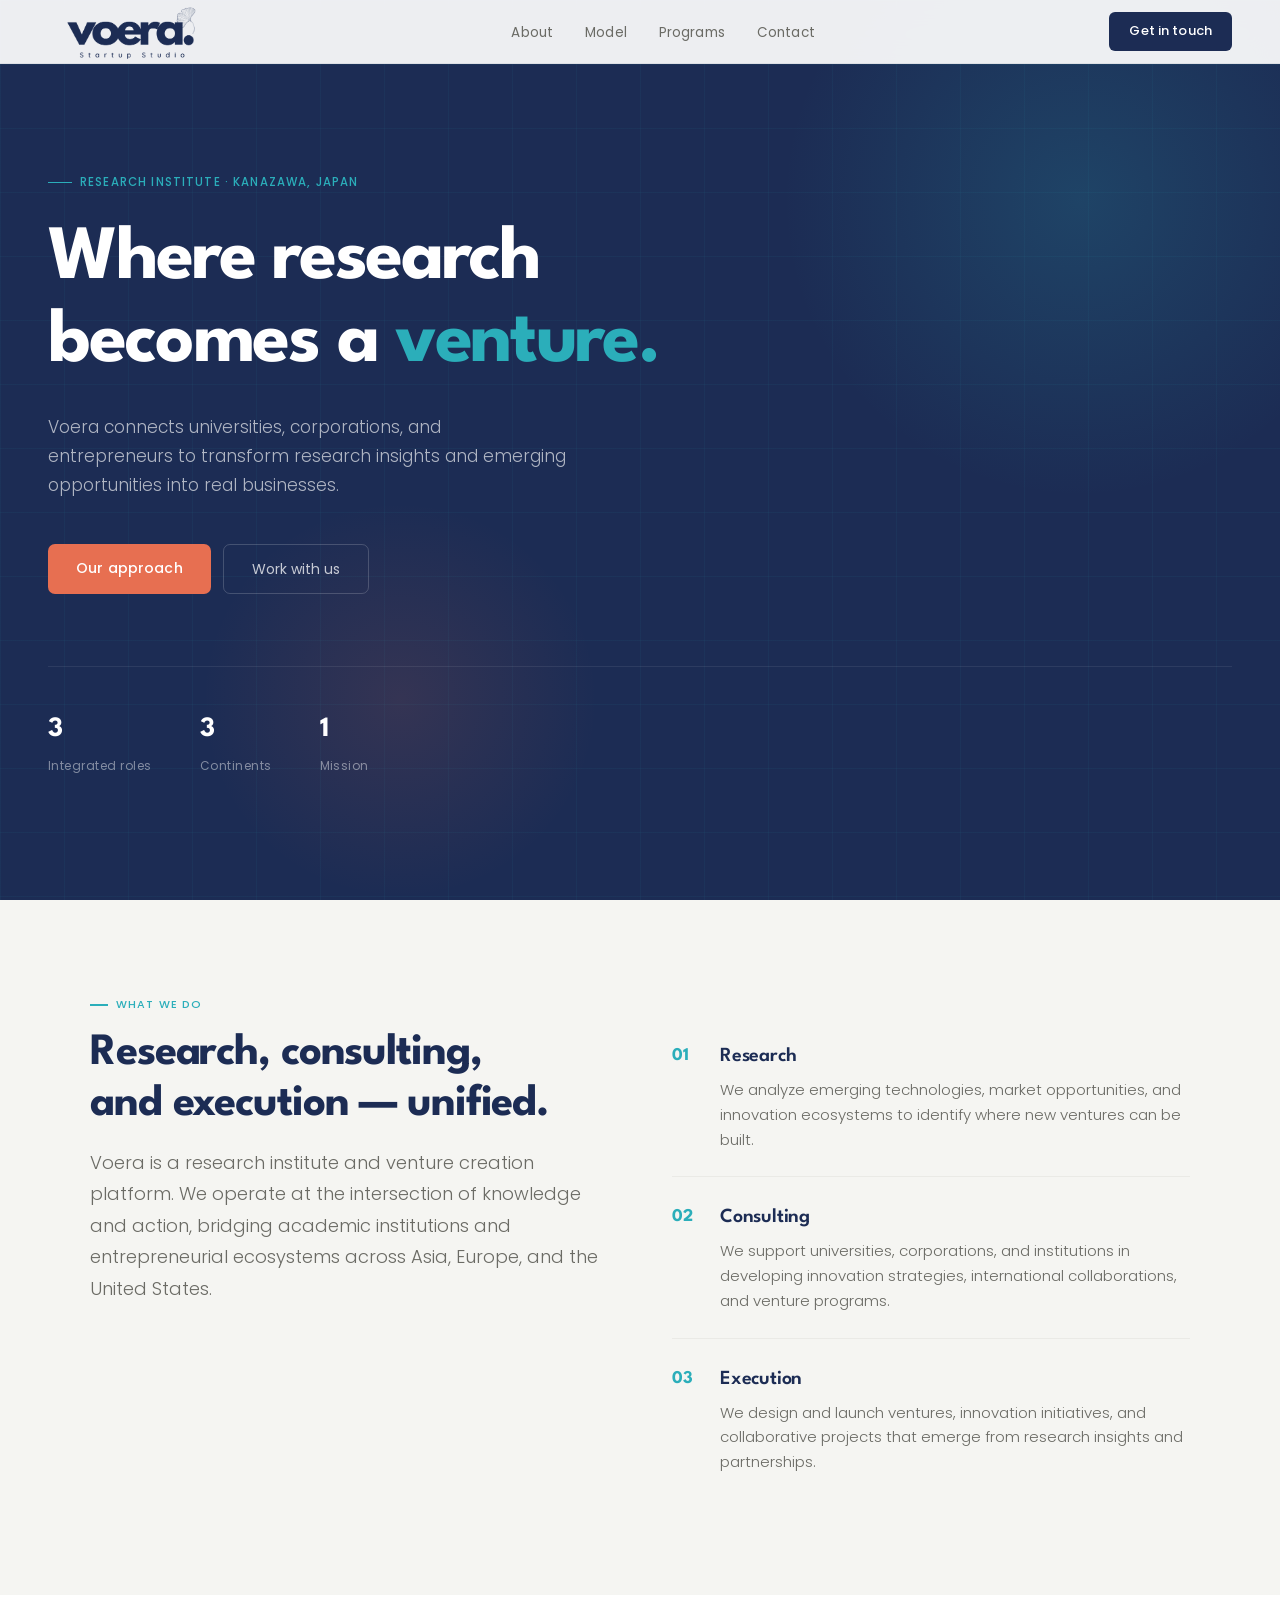
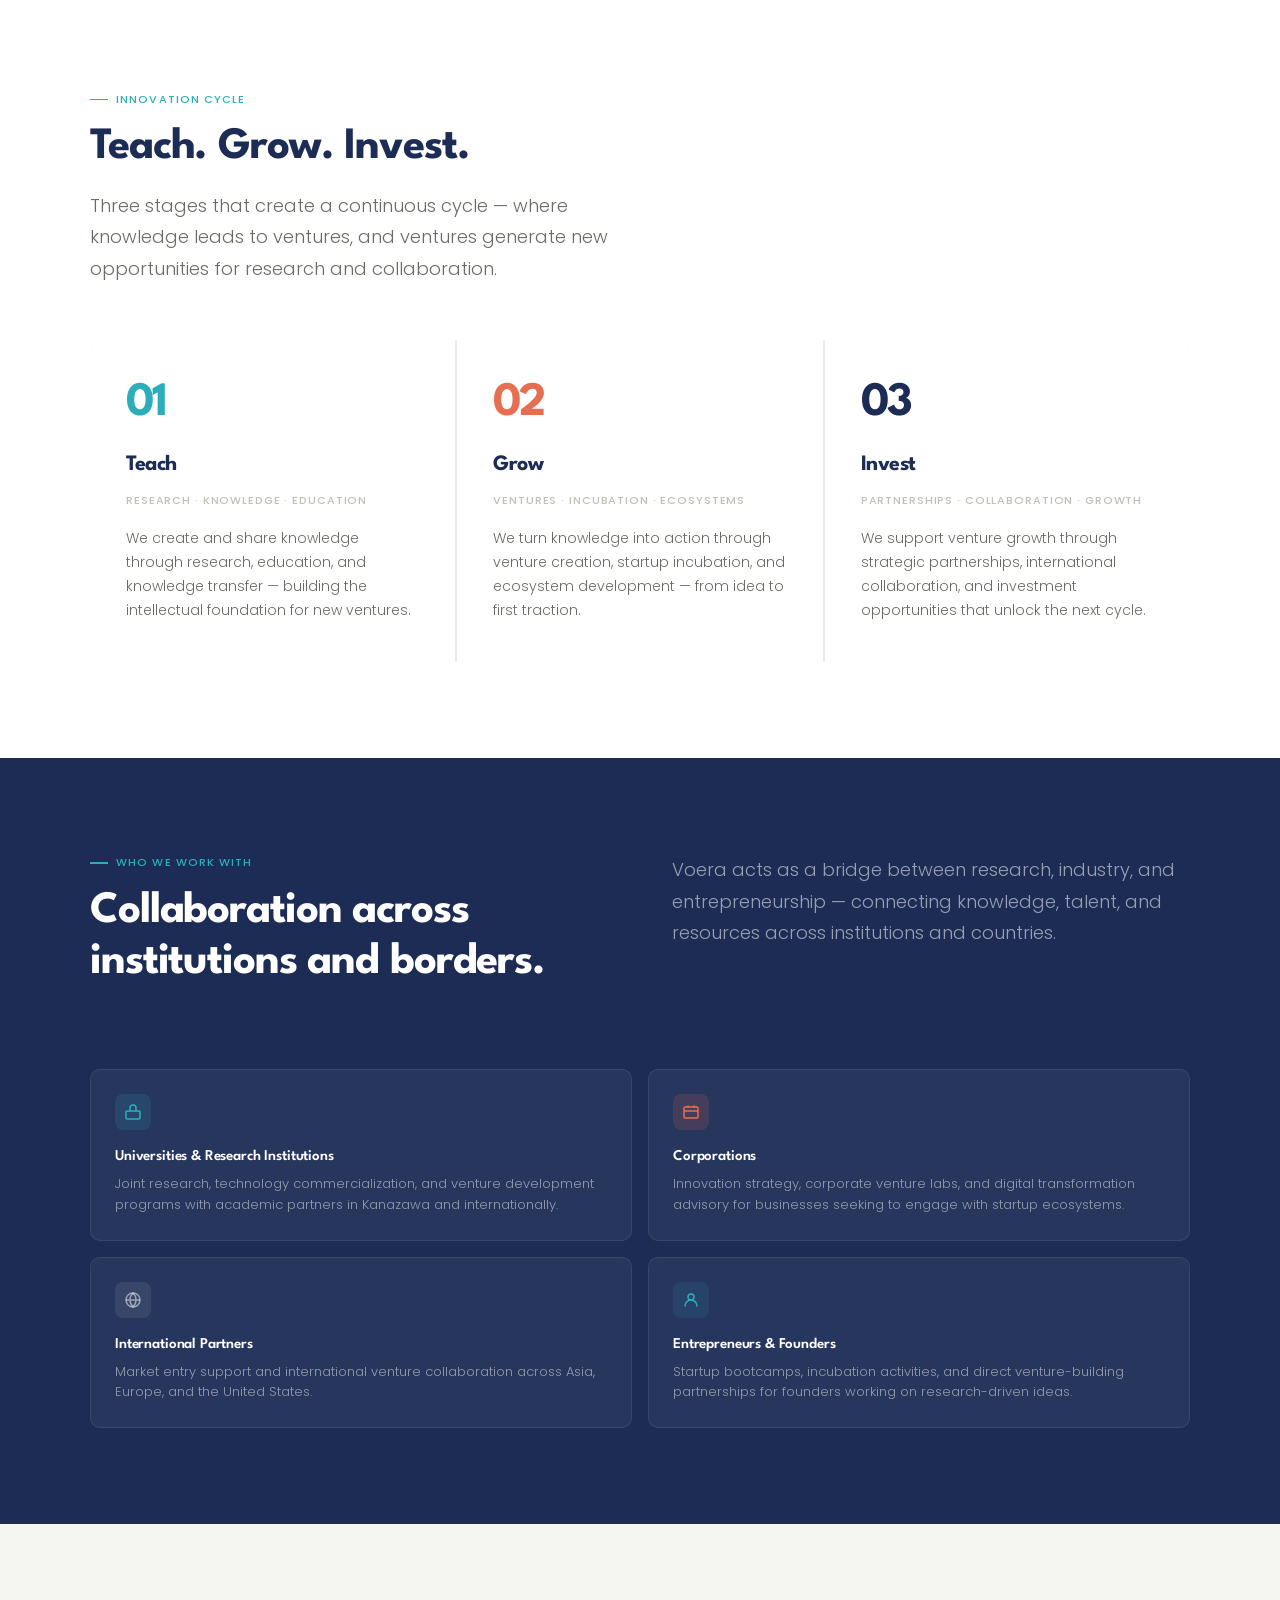
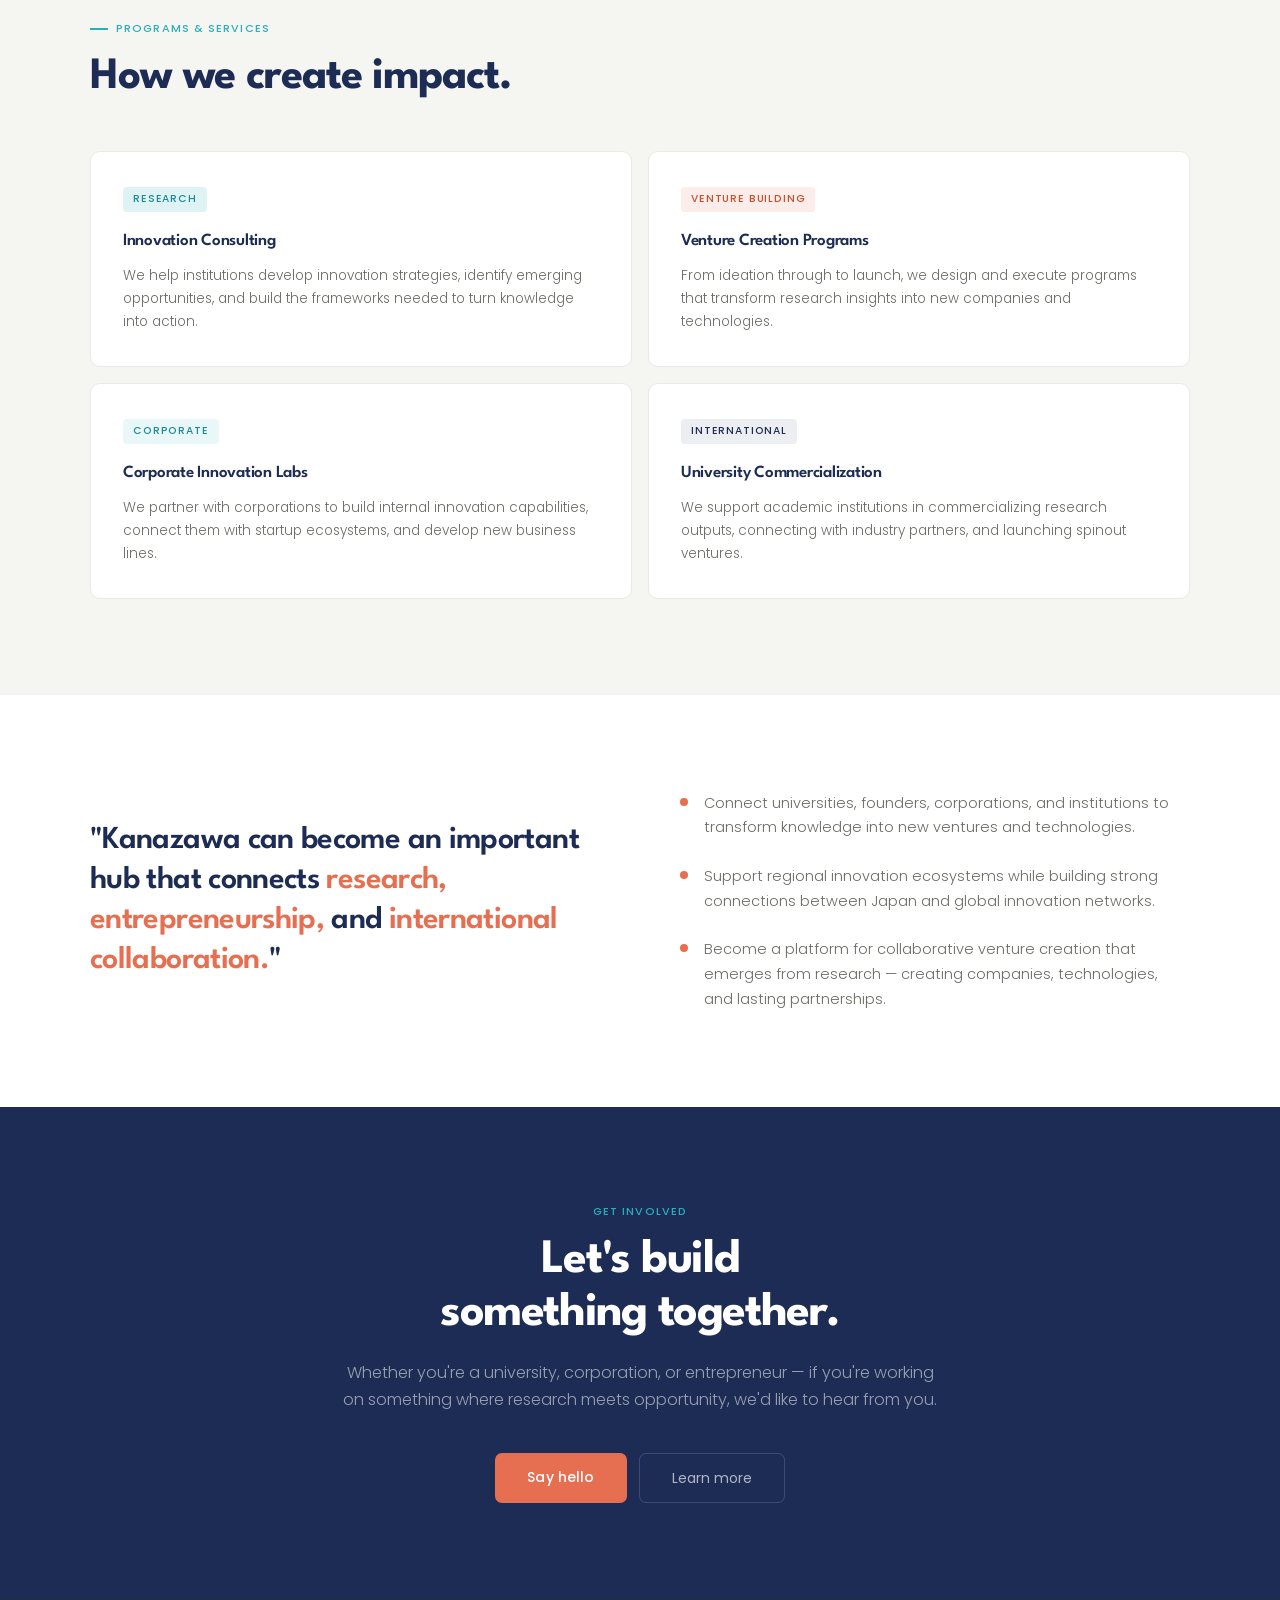
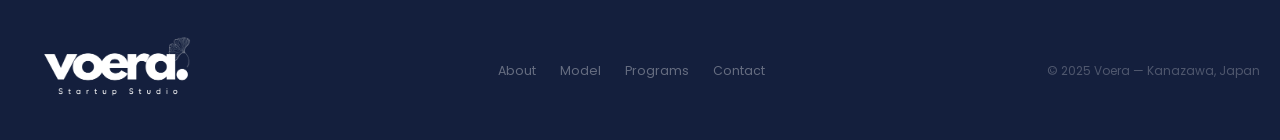
==== index.html @ 71fd6812 "change contact email" ====
<!DOCTYPE html>
<html lang="en">
<head>
  <meta charset="UTF-8" />
  <meta name="viewport" content="width=device-width, initial-scale=1.0" />
  <title>Voera — Research Institute & Venture Creation</title>
  <meta name="description" content="Voera is a research institute focused on innovation, venture creation, and international collaboration. Based in Kanazawa, Japan." />
  <link rel="preconnect" href="https://fonts.googleapis.com" />
  <link rel="preconnect" href="https://fonts.gstatic.com" crossorigin />
  <link href="https://fonts.googleapis.com/css2?family=League+Spartan:wght@400;500;600;700&family=Poppins:wght@300;400;500&display=swap" rel="stylesheet">
  <link rel="stylesheet" href="styles.css">
 </head>
<body>

  <!-- NAV -->
  <nav>
    <a href="#">
      <img src="blue_no_bg.png" alt="Voera" height="95" style="display: block;" />
    </a>
    <ul class="nav-links">
      <li><a href="#about">About</a></li>
      <li><a href="#cycle">Model</a></li>
      <li><a href="#programs">Programs</a></li>
      <li><a href="#contact">Contact</a></li>
    </ul>
    <a href="#contact" class="nav-cta">Get in touch</a>
  </nav>

  <!-- HERO -->
  <section class="hero" id="home">
    <div class="hero-bg"></div>
    <div class="hero-grid"></div>
    <div class="hero-glow"></div>
    <div class="hero-glow-2"></div>
    <div class="hero-content">
      <div class="hero-eyebrow">Research Institute · Kanazawa, Japan</div>
      <h1>Where research<br>becomes a <em>venture.</em></h1>
      <p class="hero-sub">Voera connects universities, corporations, and entrepreneurs to transform research insights and emerging opportunities into real businesses.</p>
      <div class="hero-actions">
        <a href="#about" class="btn-hero-primary">Our approach</a>
        <a href="#contact" class="btn-hero-secondary">Work with us</a>
      </div>
    </div>
    <div class="hero-stats">
      <div class="stat-item">
        <span class="stat-value">3</span>
        <span class="stat-label">Integrated roles</span>
      </div>
      <div class="stat-item">
        <span class="stat-value">3</span>
        <span class="stat-label">Continents</span>
      </div>
      <div class="stat-item">
        <span class="stat-value">1</span>
        <span class="stat-label">Mission</span>
      </div>
    </div>
  </section>

  <!-- ABOUT -->
  <section class="about" id="about">
    <div class="about-inner">
      <div class="about-left">
        <div class="section-tag">What we do</div>
        <h2 class="section-title">Research, consulting,<br>and execution — unified.</h2>
        <p class="section-body">Voera is a research institute and venture creation platform. We operate at the intersection of knowledge and action, 
          bridging academic institutions and entrepreneurial ecosystems across Asia, Europe, and the United States.</p>
      </div>
      <div class="about-right">
        <div class="about-pillars">
          <div class="pillar">
            <div class="pillar-num">01</div>
            <div class="pillar-content">
              <h4>Research</h4>
              <p>We analyze emerging technologies, market opportunities, and innovation ecosystems to identify where new ventures can be built.</p>
            </div>
          </div>
          <div class="pillar">
            <div class="pillar-num">02</div>
            <div class="pillar-content">
              <h4>Consulting</h4>
              <p>We support universities, corporations, and institutions in developing innovation strategies, international collaborations, and venture programs.</p>
            </div>
          </div>
          <div class="pillar">
            <div class="pillar-num">03</div>
            <div class="pillar-content">
              <h4>Execution</h4>
              <p>We design and launch ventures, innovation initiatives, and collaborative projects that emerge from research insights and partnerships.</p>
            </div>
          </div>
        </div>
      </div>
    </div>
  </section>

  <!--CYCLE-->
  <section class="cycle" id="cycle">
    <div class="cycle-inner">
      <div class="cycle-header">
        <div class="section-tag">Innovation cycle</div>
        <h2 class="section-title">Teach. Grow. Invest.</h2>
        <p class="section-body">Three stages that create a continuous cycle — where knowledge leads to ventures, and ventures generate new opportunities for research and collaboration.</p>
      </div>
      <div class="cycle-stages">
        <div class="stage">
          <div class="stage-num">01</div>
          <div class="stage-name">Teach</div>
          <div class="stage-focus">Research · Knowledge · Education</div>
          <p class="stage-desc">We create and share knowledge through research, education, and knowledge transfer — building the intellectual foundation for new ventures.</p>
        </div>
        <div class="stage">
          <div class="stage-num">02</div>
          <div class="stage-name">Grow</div>
          <div class="stage-focus">Ventures · Incubation · Ecosystems</div>
          <p class="stage-desc">We turn knowledge into action through venture creation, startup incubation, and ecosystem development — from idea to first traction.</p>
        </div>
        <div class="stage">
          <div class="stage-num">03</div>
          <div class="stage-name">Invest</div>
          <div class="stage-focus">Partnerships · Collaboration · Growth</div>
          <p class="stage-desc">We support venture growth through strategic partnerships, international collaboration, and investment opportunities that unlock the next cycle.</p>
        </div>
      </div>
    </div>
  </section>

     <!-- CYCLE
  <section class="cycle" id="cycle">
    <div class="cycle-inner">
      <div class="cycle-header">
        <div class="section-tag">Innovation cycle</div>
        <h2 class="section-title">Teach. Grow. Invest.</h2>
        <p class="section-body">Three stages that create a continuous cycle — where knowledge leads to ventures, and ventures generate new opportunities for research and collaboration.</p>
      </div>
      <div class="cycle-diagram-wrap">
        <svg class="cycle-svg" viewBox="0 0 600 580" xmlns="http://www.w3.org/2000/svg" role="img" aria-label="Three-stage innovation cycle: Teach, Grow, Invest">
 
          <-- Circle center: 300,300. Radius: 160 (smaller). Three anchor points:
               Top:          300, 140
               Bottom-right: 439, 420
               Bottom-left:  161, 420
          
 
          <-- ── OUTER CORAL RING ── 
          <path d="M 300,140 A 160,160 0 0,1 439,380" fill="none" stroke="#e76f51" stroke-width="36" stroke-linecap="butt"/>
          <path d="M 439,380 A 160,160 0 0,1 161,380" fill="none" stroke="#e76f51" stroke-width="36" stroke-linecap="butt"/>
          <path d="M 161,380 A 160,160 0 0,1 300,140" fill="none" stroke="#e76f51" stroke-width="36" stroke-linecap="butt"/>
 
          <-- ── INNER NAVY RING ── 
          <path d="M 310,141 A 160,160 0 0,1 434,387" fill="none" stroke="#1c2c54" stroke-width="24" stroke-linecap="butt"/>
          <path d="M 433,387 A 160,160 0 0,1 166,387" fill="none" stroke="#1c2c54" stroke-width="24" stroke-linecap="butt"/>
          <path d="M 166,387 A 160,160 0 0,1 290,142" fill="none" stroke="#1c2c54" stroke-width="24" stroke-linecap="butt"/>
 
          <-- ── ARROWHEADS ── 
 
          <-- TOP arrow: base triangle pointing UP (tip at top), center ~(300,131) 
          <polygon points="280,149 342,149 310,95"
                   fill="#1c2c54"
                   transform="rotate(90, 300, 131)"/>
 
          <-- BOTTOM-RIGHT arrow: original tip points bottom-left along arc--
          <polygon points="465,388 415,415 415,360"
                   fill="#1c2c54"/>
          <-- BOTTOM-LEFT --
          <polygon points="140,398 140,340 190,370"
                   fill="#1c2c54"/>
 
          <-- ── WHITE SEPARATORS ── --
          <line x1="280" y1="110" x2="330" y2="140" stroke="#ffffff" stroke-width="5"/>
          <line x1="280" y1="175" x2="330" y2="138" stroke="#ffffff" stroke-width="5"/>
          <line x1="439" y1="408" x2="453" y2="444" stroke="#f5f5f2" stroke-width="5" transform="rotate(-30 446 426)"/>
          <line x1="161" y1="408" x2="147" y2="444" stroke="#f5f5f2" stroke-width="5" transform="rotate(30 154 426)"/>
 
          <-- ── TEACH label (top-right) ── --
          <text x="478" y="168" font-family="'Syne', sans-serif" font-size="20" font-weight="700" fill="#1c2c54" text-anchor="start">Teach</text>
          <text x="478" y="190" font-family="'DM Sans', sans-serif" font-size="12" font-weight="300" fill="#6b6b65" text-anchor="start">Focus on research, knowledge</text>
          <text x="478" y="205" font-family="'DM Sans', sans-serif" font-size="12" font-weight="300" fill="#6b6b65" text-anchor="start">creation, and education.</text>
 
          <-- ── GROW label (bottom-center) ── --
          <text x="300" y="498" font-family="'Syne', sans-serif" font-size="20" font-weight="700" fill="#1c2c54" text-anchor="middle">Grow</text>
          <text x="300" y="518" font-family="'DM Sans', sans-serif" font-size="12" font-weight="300" fill="#6b6b65" text-anchor="middle">Focus on venture creation and</text>
          <text x="300" y="533" font-family="'DM Sans', sans-serif" font-size="12" font-weight="300" fill="#6b6b65" text-anchor="middle">ecosystem development.</text>
 
          <-- ── INVEST label (top-left) ── --
          <text x="122" y="168" font-family="'Syne', sans-serif" font-size="20" font-weight="700" fill="#1c2c54" text-anchor="end">Invest</text>
          <text x="122" y="190" font-family="'DM Sans', sans-serif" font-size="12" font-weight="300" fill="#6b6b65" text-anchor="end">Focus on supporting venture</text>
          <text x="122" y="205" font-family="'DM Sans', sans-serif" font-size="12" font-weight="300" fill="#6b6b65" text-anchor="end">growth and partnerships.</text>
 
        </svg>
      </div>
    </div>
  </section>   -->

  <!-- PARTNERS -->
  <section class="partners" id="partners">
    <div class="partners-inner">
      <div class="partners-header">
        <div>
          <div class="section-tag">Who we work with</div>
          <h2 class="section-title">Collaboration across<br>institutions and borders.</h2>
        </div>
        <div>
          <p class="section-body">Voera acts as a bridge between research, industry, and entrepreneurship — connecting knowledge, talent, and resources across institutions and countries.</p>
        </div>
      </div>
      <div class="partner-types">
        <div class="partner-card">
          <div class="partner-card-icon" style="background: rgba(43,174,186,0.15);">
            <svg width="18" height="18" viewBox="0 0 18 18" fill="none"><rect x="2" y="8" width="14" height="8" rx="1" stroke="#2baeba" stroke-width="1.5"/>
              <path d="M6 8V5a3 3 0 016 0v3" stroke="#2baeba" stroke-width="1.5" stroke-linecap="round"/></svg>
          </div>
          <h4>Universities & Research Institutions</h4>
          <p>Joint research, technology commercialization, and venture development programs with academic partners in Kanazawa and internationally.</p>
        </div>
        <div class="partner-card">
          <div class="partner-card-icon" style="background: rgba(231,111,81,0.15);">
            <svg width="18" height="18" viewBox="0 0 18 18" fill="none"><rect x="2" y="4" width="14" height="11" rx="1" stroke="#e76f51" stroke-width="1.5"/>
              <path d="M6 4V3M12 4V3" stroke="#e76f51" stroke-width="1.5" stroke-linecap="round"/><path d="M2 8h14" stroke="#e76f51" stroke-width="1.5"/></svg>
          </div>
          <h4>Corporations</h4>
          <p>Innovation strategy, corporate venture labs, and digital transformation advisory for businesses seeking to engage with startup ecosystems.</p>
        </div>
        <div class="partner-card">
          <div class="partner-card-icon" style="background: rgba(255,255,255,0.08);">
            <svg width="18" height="18" viewBox="0 0 18 18" fill="none"><circle cx="9" cy="9" r="7" stroke="rgba(255,255,255,0.5)" stroke-width="1.5"/>
              <path d="M9 2c0 0 3 3 3 7s-3 7-3 7M9 2c0 0-3 3-3 7s3 7 3 7M2 9h14" stroke="rgba(255,255,255,0.5)" stroke-width="1.5"/></svg>
          </div>
          <h4>International Partners</h4>
          <p>Market entry support and international venture collaboration across Asia, Europe, and the United States.</p>
        </div>
        <div class="partner-card">
          <div class="partner-card-icon" style="background: rgba(43,174,186,0.12);">
            <svg width="18" height="18" viewBox="0 0 18 18" fill="none"><circle cx="9" cy="6" r="3" stroke="#2baeba" stroke-width="1.5"/>
              <path d="M3 15c0-3.314 2.686-6 6-6s6 2.686 6 6" stroke="#2baeba" stroke-width="1.5" stroke-linecap="round"/></svg>
          </div>
          <h4>Entrepreneurs & Founders</h4>
          <p>Startup bootcamps, incubation activities, and direct venture-building partnerships for founders working on research-driven ideas.</p>
        </div>
      </div>
    </div>
  </section>

  <!-- PROGRAMS -->
  <section class="programs" id="programs">
    <div class="programs-inner">
      <div class="section-tag">Programs & services</div>
      <h2 class="section-title">How we create impact.</h2>
      <div class="programs-grid">
        <div class="program-card">
          <span class="program-tag tag-research">Research</span>
          <h4>Innovation Consulting</h4>
          <p>We help institutions develop innovation strategies, identify emerging opportunities, and build the frameworks needed to turn knowledge into action.</p>
        </div>
        <div class="program-card">
          <span class="program-tag tag-venture">Venture Building</span>
          <h4>Venture Creation Programs</h4>
          <p>From ideation through to launch, we design and execute programs that transform research insights into new companies and technologies.</p>
        </div>
        <div class="program-card">
          <span class="program-tag tag-corp">Corporate</span>
          <h4>Corporate Innovation Labs</h4>
          <p>We partner with corporations to build internal innovation capabilities, connect them with startup ecosystems, and develop new business lines.</p>
        </div>
        <div class="program-card">
          <span class="program-tag tag-intl">International</span>
          <h4>University Commercialization</h4>
          <p>We support academic institutions in commercializing research outputs, connecting with industry partners, and launching spinout ventures.</p>
        </div>
      </div>
    </div>
  </section>

  <!-- VISION -->
  <section class="vision" id="vision">
    <div class="vision-inner">
      <div class="vision-quote">
        "Kanazawa can become an important hub that connects <em>research, entrepreneurship,</em> and <em>international collaboration.</em>"
      </div>
      <div class="vision-details">
        <div class="vision-point">
          <div class="vision-dot"></div>
          <p>Connect universities, founders, corporations, and institutions to transform knowledge into new ventures and technologies.</p>
        </div>
        <div class="vision-point">
          <div class="vision-dot"></div>
          <p>Support regional innovation ecosystems while building strong connections between Japan and global innovation networks.</p>
        </div>
        <div class="vision-point">
          <div class="vision-dot"></div>
          <p>Become a platform for collaborative venture creation that emerges from research — creating companies, technologies, and lasting partnerships.</p>
        </div>
      </div>
    </div>
  </section>

  <!-- CONTACT -->
  <section class="contact" id="contact">
    <div class="contact-inner">
      <div class="section-tag">Get involved</div>
      <h2 class="contact-title">Let's build<br>something together.</h2>
      <p class="contact-sub">Whether you're a university, corporation, or entrepreneur — if you're working on something where research meets opportunity, we'd like to hear from you.</p>
      <div class="contact-actions">
        <a href="mailto:contact@voera.co" class="btn-contact-primary">Say hello</a>
        <a href="#about" class="btn-contact-secondary">Learn more</a>
      </div>
    </div>
  </section>

  <!-- FOOTER -->
  <footer>
    <a href="#">
      <img src="white_no_bg.png" alt="Voera" height="110" style="display: block;" />
    </a>
    <ul class="footer-links">
      <li><a href="#about">About</a></li>
      <li><a href="#cycle">Model</a></li>
      <li><a href="#programs">Programs</a></li>
      <li><a href="#contact">Contact</a></li>
    </ul>
    <span class="footer-copy">© 2025 Voera — Kanazawa, Japan</span>
  </footer>

</body>
</html>
---- styles.css ----
:root {
  --navy: #1c2c54;
  --navy-deep: #141f3d;
  --navy-light: #253568;
  --teal: #2baeba;
  --teal-light: #4cc4cf;
  --teal-dim: rgba(43, 174, 186, 0.15);
  --coral: #e76f51;
  --coral-light: #ed8b72;
  --white: #ffffff;
  --off-white: #f5f5f2;
  --gray-light: #eaeae6;
  --gray-mid: #c0c0b8;
  --gray-text: #6b6b65;
  --font-display: 'League Spartan', sans-serif;
  --font-body: 'Poppins', sans-serif;
}

*, *::before, *::after { box-sizing: border-box; margin: 0; padding: 0; }

html { scroll-behavior: smooth; }

body {
  font-family: var(--font-body);
  background: var(--white);
  color: var(--navy);
  line-height: 1.6;
  overflow-x: hidden;
}

/* ── NAV ── */
nav {
  position: fixed;
  top: 0; left: 0; right: 0;
  z-index: 100;
  display: flex;
  justify-content: space-between;
  align-items: center;
  padding: 0 48px;
  height: 64px;
  background: rgba(255,255,255,0.92);
  backdrop-filter: blur(12px);
  border-bottom: 1px solid rgba(28,44,84,0.08);
}

.nav-logo {
  font-family: var(--font-display);
  font-size: 20px;
  font-weight: 700;
  letter-spacing: -0.02em;
  color: var(--navy);
  text-decoration: none;
}

.nav-logo span {
  color: var(--teal);
}

.nav-links {
  display: flex;
  gap: 32px;
  list-style: none;
}

.nav-links a {
  font-size: 13.5px;
  font-weight: 400;
  color: var(--gray-text);
  text-decoration: none;
  letter-spacing: 0.01em;
  transition: color 0.2s;
}

.nav-links a:hover { color: var(--navy); }

.nav-cta {
  font-size: 13px;
  font-weight: 500;
  background: var(--navy);
  color: var(--white);
  padding: 9px 20px;
  border-radius: 6px;
  text-decoration: none;
  transition: background 0.2s;
  letter-spacing: 0.01em;
}

.nav-cta:hover { background: var(--navy-light); }

/* ── HERO ── */
.hero {
  min-height: 100vh;
  display: flex;
  flex-direction: column;
  justify-content: center;
  padding: 120px 48px 80px;
  position: relative;
  overflow: hidden;
}

.hero-bg {
  position: absolute;
  inset: 0;
  background: var(--navy);
  z-index: 0;
}

.hero-grid {
  position: absolute;
  inset: 0;
  background-image:
    linear-gradient(rgba(43,174,186,0.06) 1px, transparent 1px),
    linear-gradient(90deg, rgba(43,174,186,0.06) 1px, transparent 1px);
  background-size: 64px 64px;
  z-index: 1;
}

.hero-glow {
  position: absolute;
  width: 600px;
  height: 600px;
  border-radius: 50%;
  background: radial-gradient(circle, rgba(43,174,186,0.18) 0%, transparent 70%);
  top: -100px;
  right: -100px;
  z-index: 1;
}

.hero-glow-2 {
  position: absolute;
  width: 400px;
  height: 400px;
  border-radius: 50%;
  background: radial-gradient(circle, rgba(231,111,81,0.12) 0%, transparent 70%);
  bottom: 0;
  left: 200px;
  z-index: 1;
}

.hero-content {
  position: relative;
  z-index: 2;
  max-width: 800px;
}

.hero-eyebrow {
  display: inline-flex;
  align-items: center;
  gap: 8px;
  font-size: 11.5px;
  font-weight: 500;
  letter-spacing: 0.1em;
  text-transform: uppercase;
  color: var(--teal);
  margin-bottom: 28px;
}

.hero-eyebrow::before {
  content: '';
  display: block;
  width: 24px;
  height: 1px;
  background: var(--teal);
}

.hero h1 {
  font-family: var(--font-display);
  font-size: clamp(42px, 6vw, 96px);
  font-weight: 700;
  line-height: 1.08;
  letter-spacing: -0.03em;
  color: var(--white);
  margin-bottom: 28px;
}

.hero h1 em {
  font-style: normal;
  color: var(--teal);
}

.hero-sub {
  font-size: 17px;
  font-weight: 300;
  color: rgba(255,255,255,0.65);
  line-height: 1.7;
  max-width: 520px;
  margin-bottom: 44px;
}

.hero-actions {
  display: flex;
  gap: 12px;
  flex-wrap: wrap;
}

.btn-hero-primary {
  font-family: var(--font-body);
  font-size: 14px;
  font-weight: 500;
  background: var(--coral);
  color: var(--white);
  padding: 13px 28px;
  border-radius: 7px;
  text-decoration: none;
  letter-spacing: 0.01em;
  transition: background 0.2s, transform 0.15s;
}

.btn-hero-primary:hover {
  background: var(--coral-light);
  transform: translateY(-1px);
}

.btn-hero-secondary {
  font-family: var(--font-body);
  font-size: 14px;
  font-weight: 400;
  color: rgba(255,255,255,0.75);
  padding: 13px 28px;
  border-radius: 7px;
  border: 1px solid rgba(255,255,255,0.18);
  text-decoration: none;
  transition: border-color 0.2s, color 0.2s;
}

.btn-hero-secondary:hover {
  border-color: rgba(255,255,255,0.4);
  color: var(--white);
}

.hero-stats {
  position: relative;
  z-index: 2;
  display: flex;
  gap: 48px;
  margin-top: 72px;
  padding-top: 40px;
  border-top: 1px solid rgba(255,255,255,0.08);
}

.stat-item {
  display: flex;
  flex-direction: column;
  gap: 4px;
}

.stat-value {
  font-family: var(--font-display);
  font-size: 28px;
  font-weight: 700;
  color: var(--white);
  letter-spacing: -0.02em;
}

.stat-label {
  font-size: 12px;
  color: rgba(255,255,255,0.45);
  letter-spacing: 0.04em;
}

/* ── SECTION COMMON ── */
section {
  padding: 96px 48px;
}

.section-tag {
  font-size: 11px;
  font-weight: 500;
  letter-spacing: 0.1em;
  text-transform: uppercase;
  color: var(--teal);
  margin-bottom: 14px;
  display: flex;
  align-items: center;
  gap: 8px;
}

.section-tag::before {
  content: '';
  display: block;
  width: 18px;
  height: 1.5px;
  background: var(--teal);
}

.section-title {
  font-family: var(--font-display);
  font-size: clamp(28px, 3.5vw, 48px);
  font-weight: 700;
  line-height: 1.15;
  letter-spacing: -0.025em;
  color: var(--navy);
  margin-bottom: 16px;
}

.section-body {
  font-size: 18px;
  font-weight: 300;
  color: var(--gray-text);
  line-height: 1.75;
  max-width: 540px;
}

/* ── ABOUT ── */
.about {
  background: var(--off-white);
}

.about-inner {
  display: grid;
  grid-template-columns: 1fr 1fr;
  gap: 64px;
  align-items: start;
  max-width: 1100px;
  margin: 0 auto;
}

.about-right {
  padding-top: 12px;
}

.about-pillars {
  display: flex;
  flex-direction: column;
  gap: 0;
  margin-top: 8px;
}

.pillar {
  display: flex;
  gap: 20px;
  padding: 24px 0;
  border-bottom: 1px solid var(--gray-light);
}

.pillar:last-child { border-bottom: none; }

.pillar-num {
  font-family: var(--font-display);
  font-size: 18px;
  font-weight: 700;
  color: var(--teal);
  min-width: 28px;
  padding-top: 2px;
}

.pillar-content h4 {
  font-family: var(--font-display);
  font-size: 20px;
  font-weight: 600;
  color: var(--navy);
  margin-bottom: 6px;
  letter-spacing: -0.01em;
}

.pillar-content p {
  font-size: 15px;
  font-weight: 300;
  color: var(--gray-text);
  line-height: 1.65;
}

/* ── CYCLE ── */
.cycle {
  background: var(--white);
}

.cycle-inner {
  max-width: 1100px;
  margin: 0 auto;
}

.cycle-header {
  margin-bottom: 56px;
}

.cycle-stages {
  display: grid;
  grid-template-columns: repeat(3, 1fr);
  gap: 2px;
  background: var(--gray-light);
  border-radius: 12px;
  overflow: hidden;
}

.stage {
  background: var(--white);
  padding: 40px 36px;
  position: relative;
  transition: background 0.2s;
}

.stage:hover {
  background: #f9f9f7;
}

.stage-num {
  font-family: var(--font-display);
  font-size: 48px;
  font-weight: 700;
  line-height: 1;
  margin-bottom: 20px;
  letter-spacing: -0.04em;
}

.stage:nth-child(1) .stage-num { color: var(--teal); }
.stage:nth-child(2) .stage-num { color: var(--coral); }
.stage:nth-child(3) .stage-num { color: var(--navy); }

.stage-name {
  font-family: var(--font-display);
  font-size: 22px;
  font-weight: 700;
  color: var(--navy);
  letter-spacing: -0.02em;
  margin-bottom: 8px;
}

.stage-focus {
  font-size: 11px;
  font-weight: 500;
  letter-spacing: 0.08em;
  text-transform: uppercase;
  color: var(--gray-mid);
  margin-bottom: 18px;
}

.stage-desc {
  font-size: 14px;
  font-weight: 300;
  color: var(--gray-text);
  line-height: 1.7;
}

/* ── PARTNERS ── */
.partners {
  background: var(--navy);
  color: var(--white);
}

.partners-inner {
  max-width: 1100px;
  margin: 0 auto;
}

.partners-header {
  display: grid;
  grid-template-columns: 1fr 1fr;
  gap: 64px;
  margin-bottom: 64px;
}

.partners .section-tag { color: var(--teal); }
.partners .section-tag::before { background: var(--teal); }
.partners .section-title { color: var(--white); }
.partners .section-body { color: rgba(255,255,255,0.55); max-width: 100%; }

.partner-types {
  display: grid;
  grid-template-columns: repeat(2, 1fr);
  gap: 16px;
}

.partner-card {
  background: rgba(255,255,255,0.05);
  border: 1px solid rgba(255,255,255,0.08);
  border-radius: 10px;
  padding: 24px;
  transition: border-color 0.2s, background 0.2s;
}

.partner-card:hover {
  border-color: rgba(43,174,186,0.3);
  background: rgba(43,174,186,0.05);
}

.partner-card-icon {
  width: 36px;
  height: 36px;
  border-radius: 8px;
  margin-bottom: 14px;
  display: flex;
  align-items: center;
  justify-content: center;
}

.partner-card h4 {
  font-family: var(--font-display);
  font-size: 15px;
  font-weight: 600;
  color: var(--white);
  margin-bottom: 6px;
  letter-spacing: -0.01em;
}

.partner-card p {
  font-size: 13px;
  font-weight: 300;
  color: rgba(255,255,255,0.5);
  line-height: 1.6;
}

/* ── PROGRAMS ── */
.programs {
  background: var(--off-white);
}

.programs-inner {
  max-width: 1100px;
  margin: 0 auto;
}

.programs-grid {
  display: grid;
  grid-template-columns: repeat(2, 1fr);
  gap: 16px;
  margin-top: 48px;
}

.program-card {
  background: var(--white);
  border-radius: 10px;
  padding: 32px;
  border: 1px solid var(--gray-light);
  transition: border-color 0.2s, transform 0.2s;
}

.program-card:hover {
  border-color: var(--teal);
  transform: translateY(-2px);
}

.program-tag {
  display: inline-block;
  font-size: 10.5px;
  font-weight: 500;
  letter-spacing: 0.08em;
  text-transform: uppercase;
  padding: 4px 10px;
  border-radius: 4px;
  margin-bottom: 16px;
}

.tag-research { background: var(--teal-dim); color: #1a8a94; }
.tag-venture { background: rgba(231,111,81,0.12); color: #c4522e; }
.tag-intl { background: rgba(28,44,84,0.08); color: var(--navy); }
.tag-corp { background: rgba(43,174,186,0.1); color: #1a8a94; }

.program-card h4 {
  font-family: var(--font-display);
  font-size: 17px;
  font-weight: 600;
  color: var(--navy);
  letter-spacing: -0.015em;
  margin-bottom: 10px;
}

.program-card p {
  font-size: 13.5px;
  font-weight: 300;
  color: var(--gray-text);
  line-height: 1.7;
}

/* ── VISION ── */
.vision {
  background: var(--white);
}

.vision-inner {
  max-width: 1100px;
  margin: 0 auto;
  display: grid;
  grid-template-columns: 1fr 1fr;
  gap: 80px;
  align-items: center;
}

.vision-quote {
  font-family: var(--font-display);
  font-size: clamp(22px, 2.8vw, 32px);
  font-weight: 600;
  color: var(--navy);
  line-height: 1.25;
  letter-spacing: -0.02em;
}

.vision-quote em {
  font-style: normal;
  color: var(--coral);
}

.vision-details {
  display: flex;
  flex-direction: column;
  gap: 24px;
}

.vision-point {
  display: flex;
  gap: 16px;
  align-items: flex-start;
}

.vision-dot {
  width: 8px;
  height: 8px;
  border-radius: 50%;
  background: var(--coral);
  margin-top: 7px;
  flex-shrink: 0;
}

.vision-point p {
  font-size: 14.5px;
  font-weight: 300;
  color: var(--gray-text);
  line-height: 1.7;
}

/* ── CONTACT ── */
.contact {
  background: var(--navy);
  text-align: center;
}

.contact-inner {
  max-width: 600px;
  margin: 0 auto;
}

.contact .section-tag {
  justify-content: center;
  color: var(--teal);
}

.contact .section-tag::before { display: none; }

.contact-title {
  font-family: var(--font-display);
  font-size: clamp(30px, 4vw, 48px);
  font-weight: 700;
  color: var(--white);
  letter-spacing: -0.03em;
  line-height: 1.1;
  margin-bottom: 18px;
}

.contact-sub {
  font-size: 16px;
  font-weight: 300;
  color: rgba(255,255,255,0.55);
  line-height: 1.7;
  margin-bottom: 40px;
}

.contact-actions {
  display: flex;
  gap: 12px;
  justify-content: center;
  flex-wrap: wrap;
}

.btn-contact-primary {
  font-family: var(--font-body);
  font-size: 14px;
  font-weight: 500;
  background: var(--coral);
  color: var(--white);
  padding: 13px 32px;
  border-radius: 7px;
  text-decoration: none;
  transition: background 0.2s, transform 0.15s;
  letter-spacing: 0.01em;
}

.btn-contact-primary:hover {
  background: var(--coral-light);
  transform: translateY(-1px);
}

.btn-contact-secondary {
  font-family: var(--font-body);
  font-size: 14px;
  font-weight: 400;
  color: rgba(255,255,255,0.65);
  padding: 13px 32px;
  border-radius: 7px;
  border: 1px solid rgba(255,255,255,0.15);
  text-decoration: none;
  transition: border-color 0.2s, color 0.2s;
}

.btn-contact-secondary:hover {
  border-color: rgba(255,255,255,0.35);
  color: var(--white);
}

/* ── FOOTER ── */
footer {
  background: var(--navy-deep);
  padding: 15px 20px;
  display: flex;
  justify-content: space-between;
  align-items: center;
  border-top: 1px solid rgba(255,255,255,0.06);
}

.footer-logo {
  font-family: var(--font-display);
  font-size: 16px;
  font-weight: 700;
  color: var(--white);
  text-decoration: none;
  letter-spacing: -0.02em;
}

.footer-logo span { color: var(--teal); }

.footer-links {
  display: flex;
  gap: 24px;
  list-style: none;
}

.footer-links a {
  font-size: 12.5px;
  color: rgba(255,255,255,0.35);
  text-decoration: none;
  transition: color 0.2s;
}

.footer-links a:hover { color: rgba(255,255,255,0.7); }

.footer-copy {
  font-size: 12px;
  color: rgba(255,255,255,0.25);
}

/* ── ANIMATIONS ── */
@keyframes fadeUp {
  from { opacity: 0; transform: translateY(24px); }
  to { opacity: 1; transform: translateY(0); }
}

.hero-eyebrow { animation: fadeUp 0.6s ease both; }
.hero h1 { animation: fadeUp 0.7s ease 0.1s both; }
.hero-sub { animation: fadeUp 0.7s ease 0.2s both; }
.hero-actions { animation: fadeUp 0.7s ease 0.3s both; }
.hero-stats { animation: fadeUp 0.7s ease 0.4s both; }

/* ── RESPONSIVE ── */
@media (max-width: 768px) {
  nav { padding: 0 20px; }
  .nav-links { display: none; }
  section { padding: 64px 20px; }
  .hero { padding: 100px 20px 60px; }
  .about-inner,
  .partners-header,
  .vision-inner { grid-template-columns: 1fr; gap: 40px; }
  .cycle-stages { grid-template-columns: 1fr; }
  .programs-grid { grid-template-columns: 1fr; }
  .partner-types { grid-template-columns: 1fr; }
  footer { flex-direction: column; gap: 16px; text-align: center; padding: 24px 20px; }
  .footer-links { flex-wrap: wrap; justify-content: center; }
  .hero-stats { flex-wrap: wrap; gap: 28px; }
}
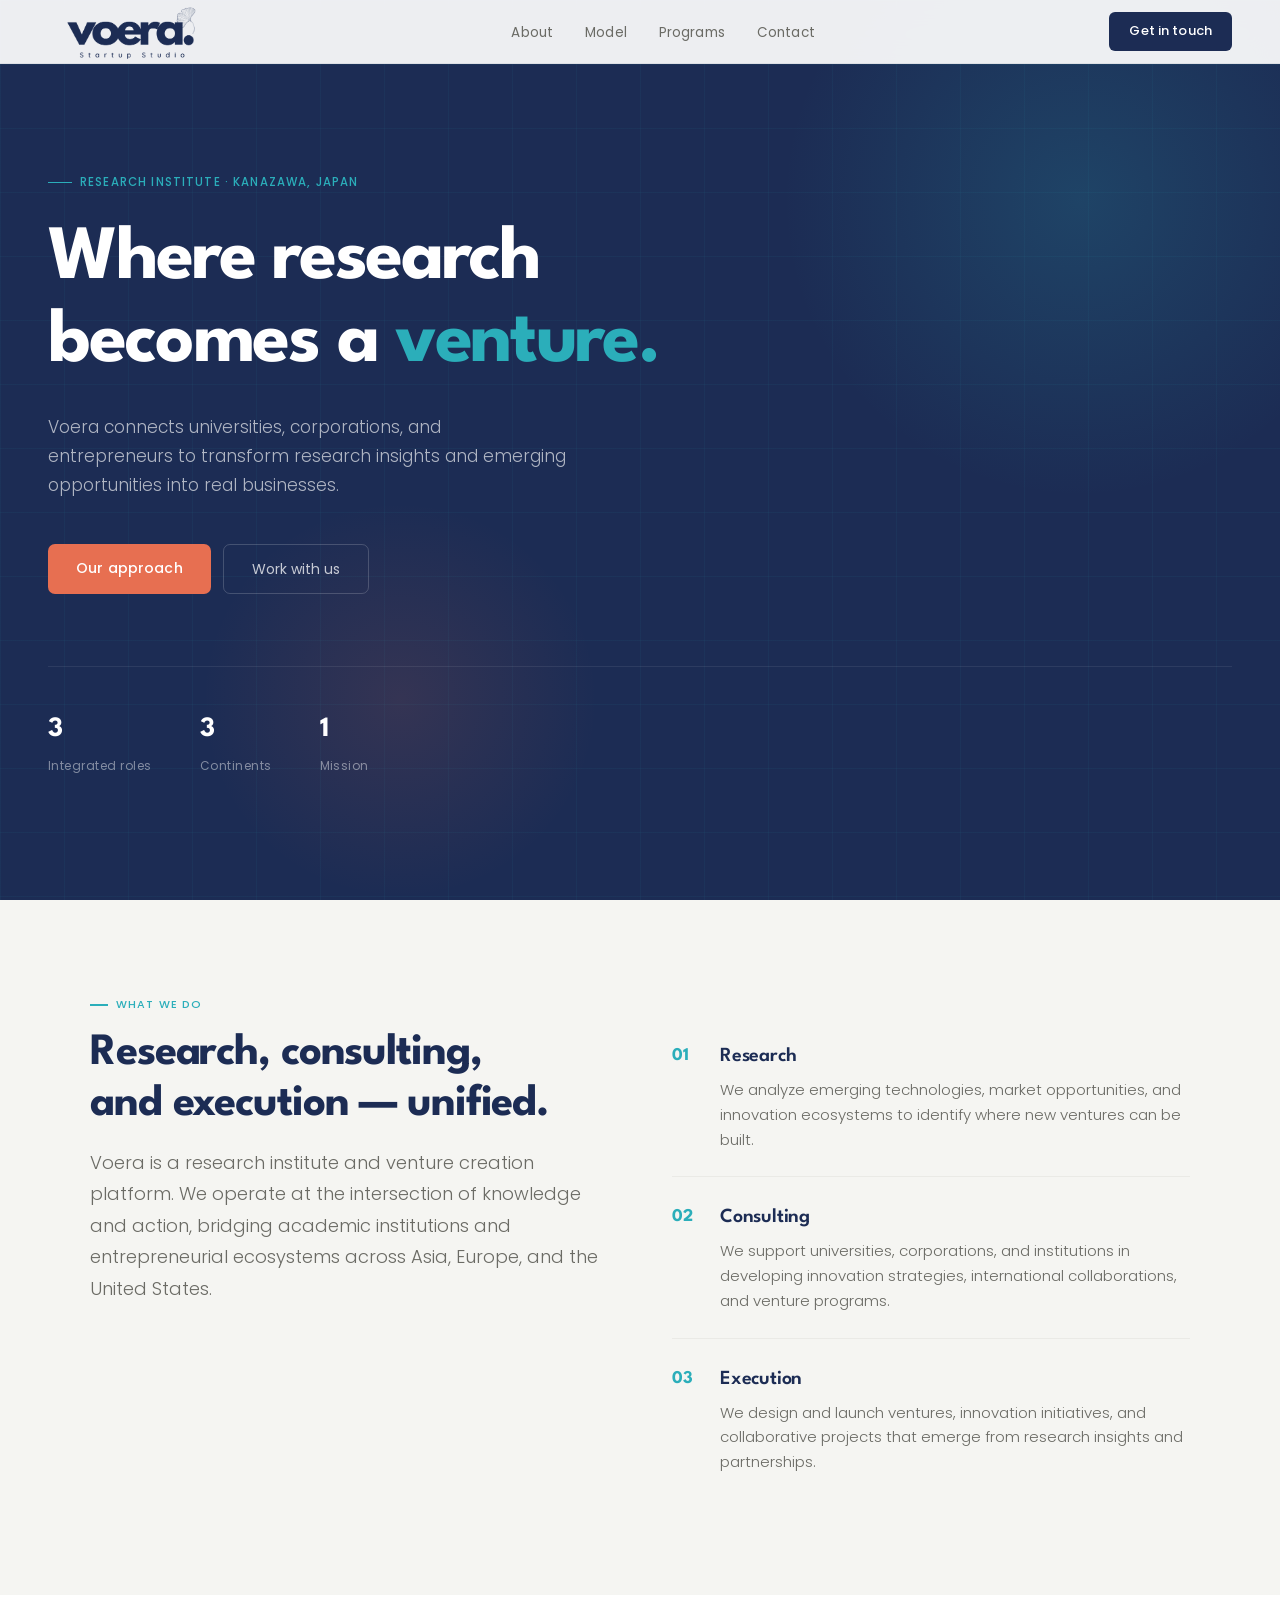
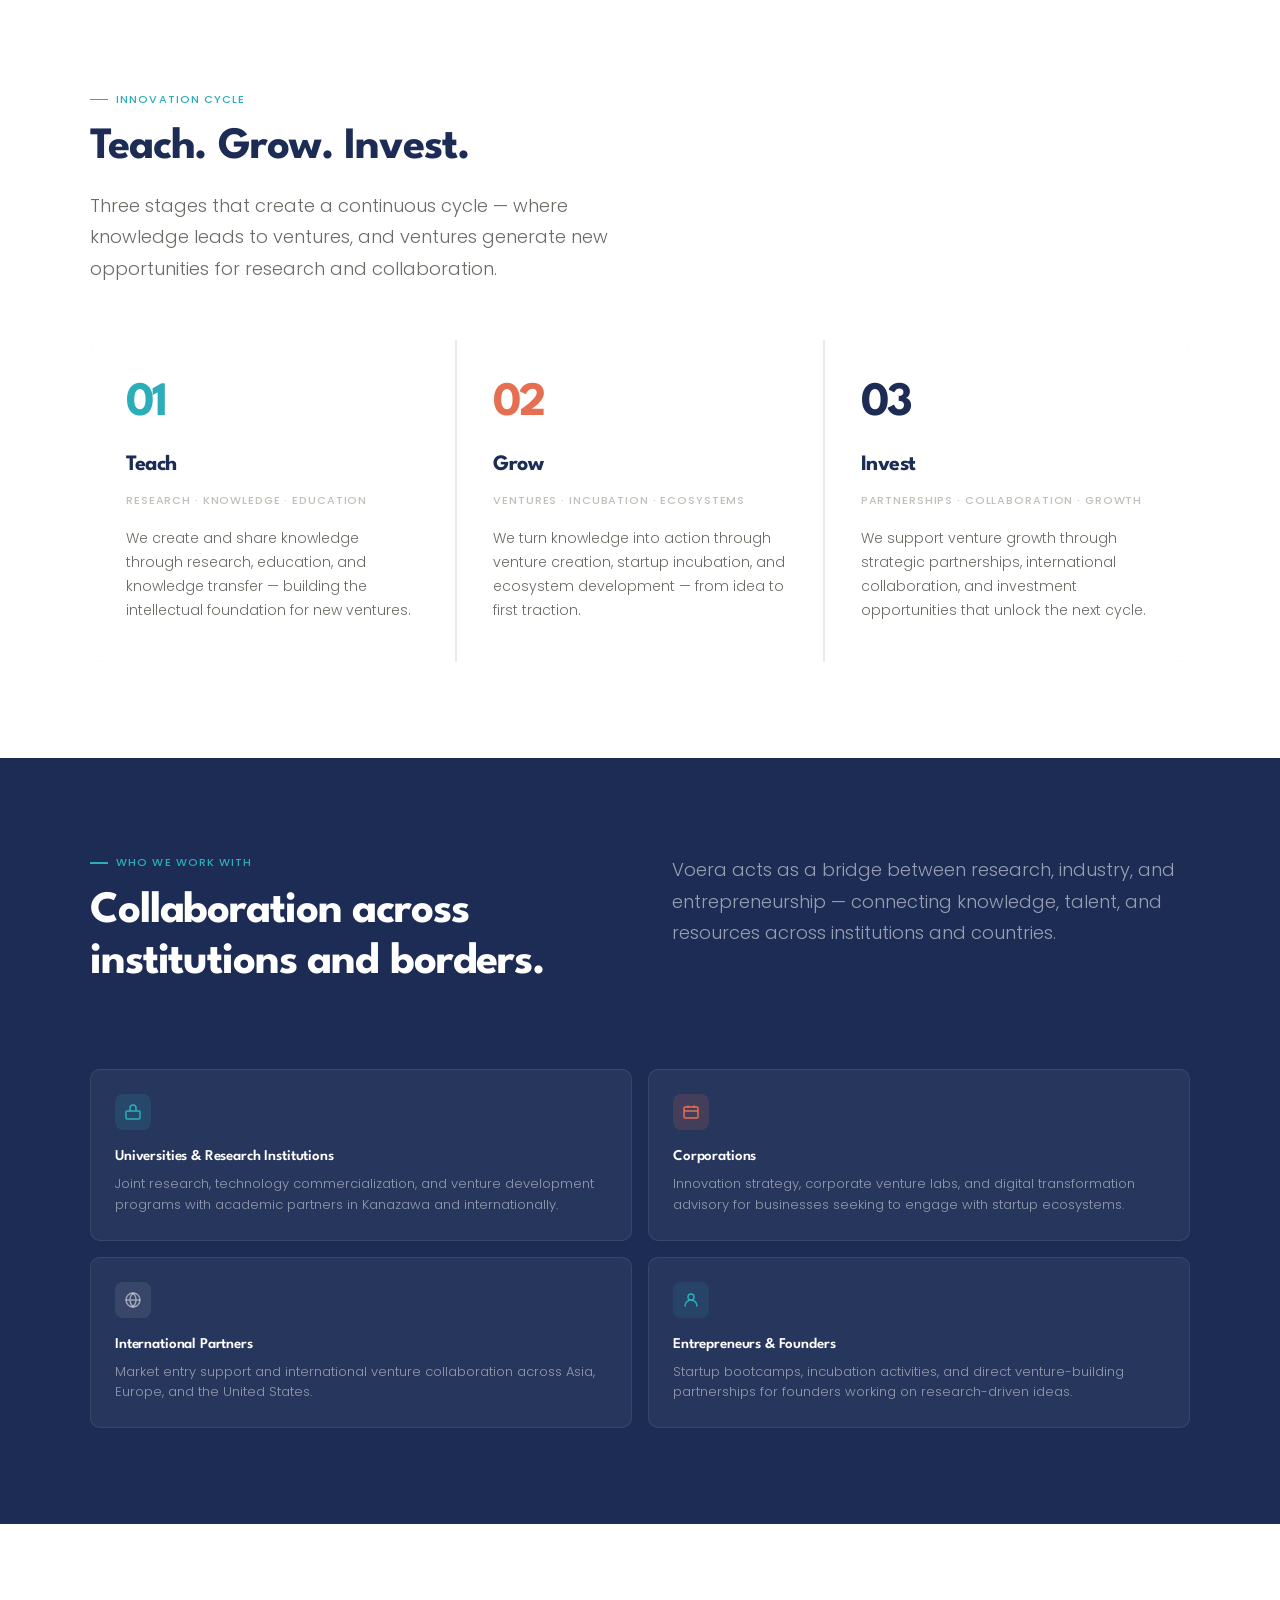
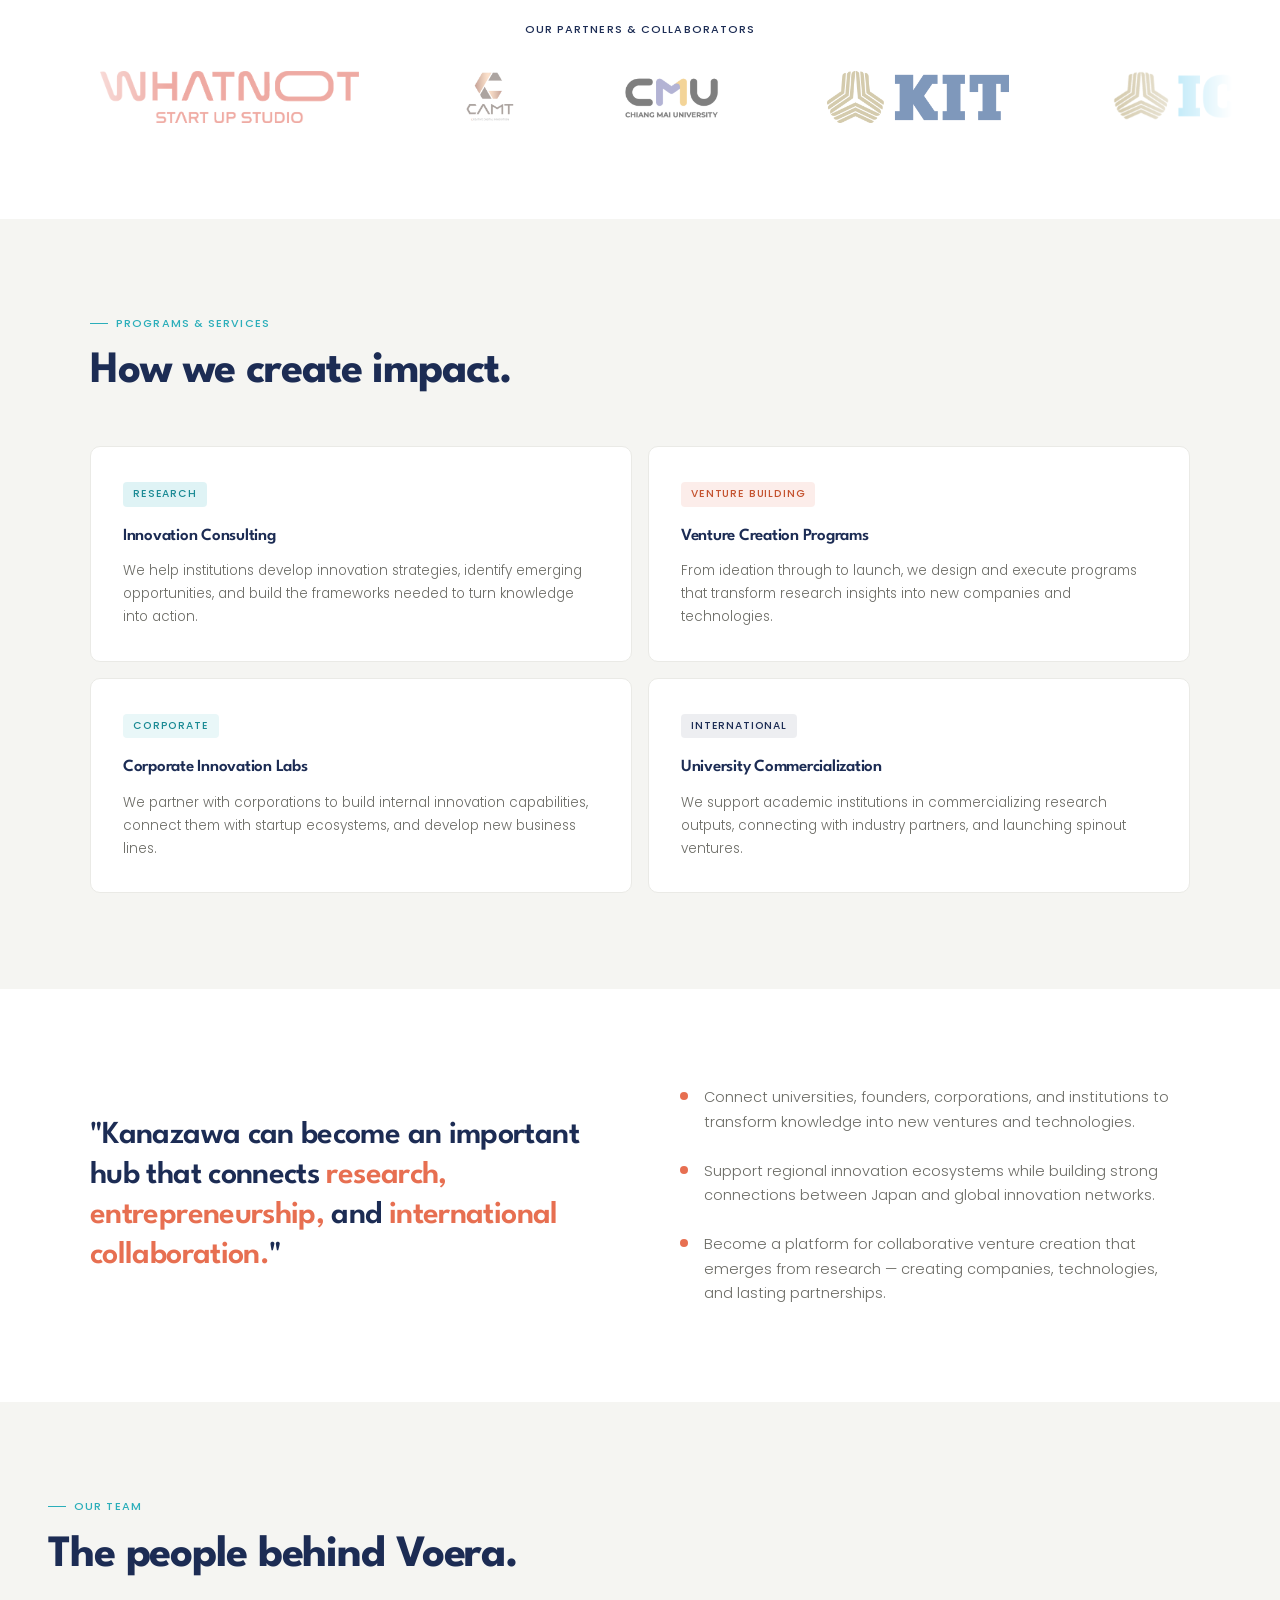
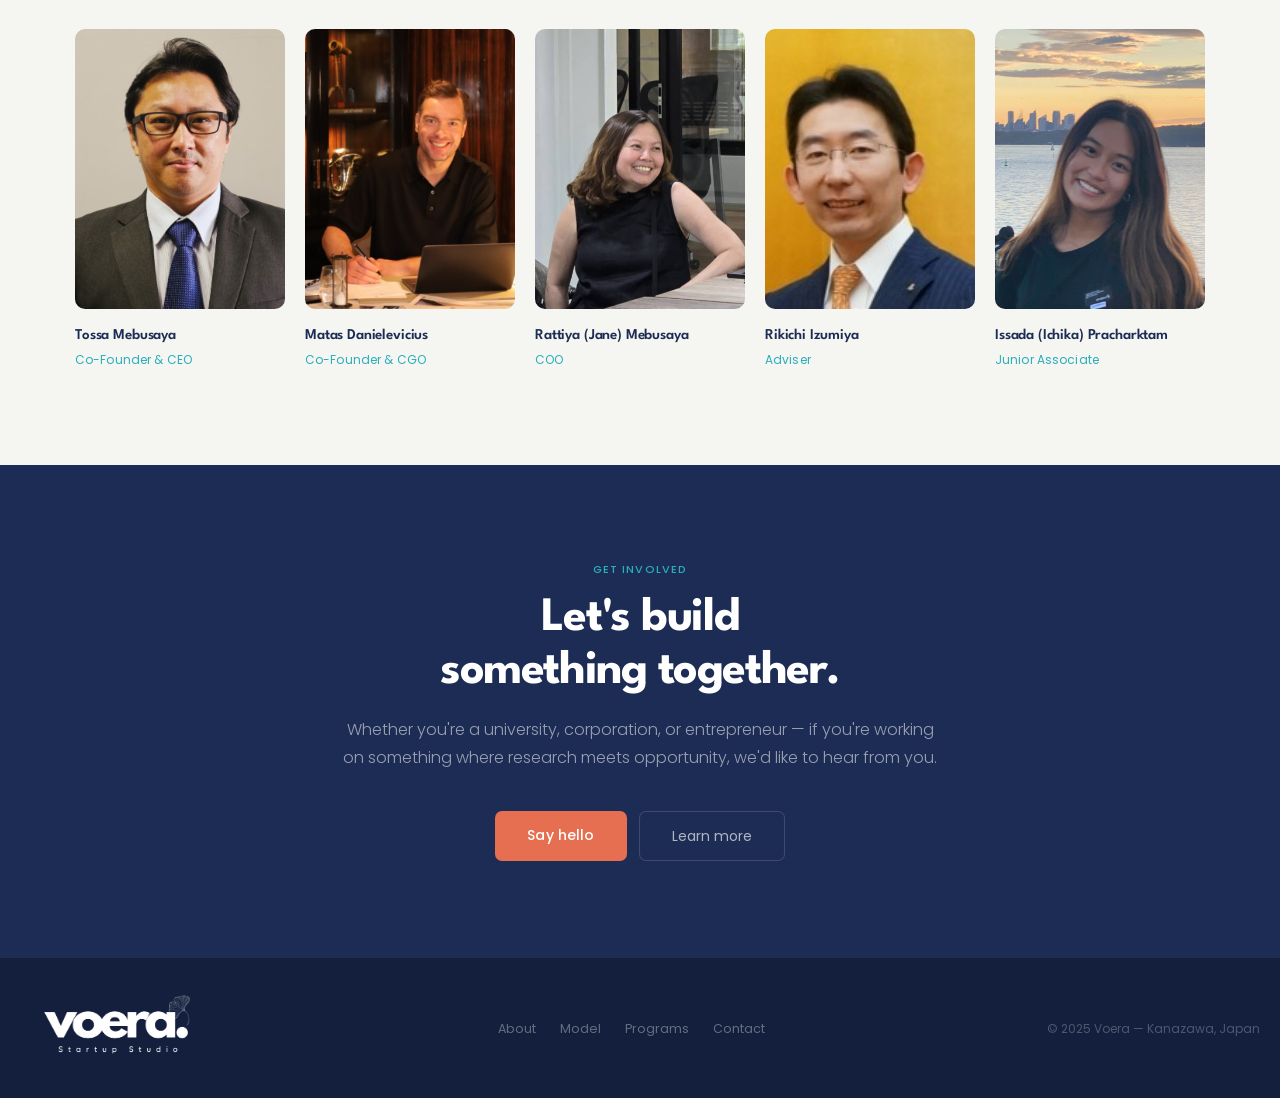
==== commit 8ae8678a: "add team section and partner logo" ====
--- a/index.html
+++ b/index.html
@@ -15,7 +15,7 @@
   <!-- NAV -->
   <nav>
     <a href="#">
-      <img src="blue_no_bg.png" alt="Voera" height="95" style="display: block;" />
+      <img src="logo/blue_no_bg.png" alt="Voera" height="95" style="display: block;" />
     </a>
     <ul class="nav-links">
       <li><a href="#about">About</a></li>
@@ -125,72 +125,6 @@
     </div>
   </section>
 
-     <!-- CYCLE
-  <section class="cycle" id="cycle">
-    <div class="cycle-inner">
-      <div class="cycle-header">
-        <div class="section-tag">Innovation cycle</div>
-        <h2 class="section-title">Teach. Grow. Invest.</h2>
-        <p class="section-body">Three stages that create a continuous cycle — where knowledge leads to ventures, and ventures generate new opportunities for research and collaboration.</p>
-      </div>
-      <div class="cycle-diagram-wrap">
-        <svg class="cycle-svg" viewBox="0 0 600 580" xmlns="http://www.w3.org/2000/svg" role="img" aria-label="Three-stage innovation cycle: Teach, Grow, Invest">
- 
-          <-- Circle center: 300,300. Radius: 160 (smaller). Three anchor points:
-               Top:          300, 140
-               Bottom-right: 439, 420
-               Bottom-left:  161, 420
-          
- 
-          <-- ── OUTER CORAL RING ── 
-          <path d="M 300,140 A 160,160 0 0,1 439,380" fill="none" stroke="#e76f51" stroke-width="36" stroke-linecap="butt"/>
-          <path d="M 439,380 A 160,160 0 0,1 161,380" fill="none" stroke="#e76f51" stroke-width="36" stroke-linecap="butt"/>
-          <path d="M 161,380 A 160,160 0 0,1 300,140" fill="none" stroke="#e76f51" stroke-width="36" stroke-linecap="butt"/>
- 
-          <-- ── INNER NAVY RING ── 
-          <path d="M 310,141 A 160,160 0 0,1 434,387" fill="none" stroke="#1c2c54" stroke-width="24" stroke-linecap="butt"/>
-          <path d="M 433,387 A 160,160 0 0,1 166,387" fill="none" stroke="#1c2c54" stroke-width="24" stroke-linecap="butt"/>
-          <path d="M 166,387 A 160,160 0 0,1 290,142" fill="none" stroke="#1c2c54" stroke-width="24" stroke-linecap="butt"/>
- 
-          <-- ── ARROWHEADS ── 
- 
-          <-- TOP arrow: base triangle pointing UP (tip at top), center ~(300,131) 
-          <polygon points="280,149 342,149 310,95"
-                   fill="#1c2c54"
-                   transform="rotate(90, 300, 131)"/>
- 
-          <-- BOTTOM-RIGHT arrow: original tip points bottom-left along arc--
-          <polygon points="465,388 415,415 415,360"
-                   fill="#1c2c54"/>
-          <-- BOTTOM-LEFT --
-          <polygon points="140,398 140,340 190,370"
-                   fill="#1c2c54"/>
- 
-          <-- ── WHITE SEPARATORS ── --
-          <line x1="280" y1="110" x2="330" y2="140" stroke="#ffffff" stroke-width="5"/>
-          <line x1="280" y1="175" x2="330" y2="138" stroke="#ffffff" stroke-width="5"/>
-          <line x1="439" y1="408" x2="453" y2="444" stroke="#f5f5f2" stroke-width="5" transform="rotate(-30 446 426)"/>
-          <line x1="161" y1="408" x2="147" y2="444" stroke="#f5f5f2" stroke-width="5" transform="rotate(30 154 426)"/>
- 
-          <-- ── TEACH label (top-right) ── --
-          <text x="478" y="168" font-family="'Syne', sans-serif" font-size="20" font-weight="700" fill="#1c2c54" text-anchor="start">Teach</text>
-          <text x="478" y="190" font-family="'DM Sans', sans-serif" font-size="12" font-weight="300" fill="#6b6b65" text-anchor="start">Focus on research, knowledge</text>
-          <text x="478" y="205" font-family="'DM Sans', sans-serif" font-size="12" font-weight="300" fill="#6b6b65" text-anchor="start">creation, and education.</text>
- 
-          <-- ── GROW label (bottom-center) ── --
-          <text x="300" y="498" font-family="'Syne', sans-serif" font-size="20" font-weight="700" fill="#1c2c54" text-anchor="middle">Grow</text>
-          <text x="300" y="518" font-family="'DM Sans', sans-serif" font-size="12" font-weight="300" fill="#6b6b65" text-anchor="middle">Focus on venture creation and</text>
-          <text x="300" y="533" font-family="'DM Sans', sans-serif" font-size="12" font-weight="300" fill="#6b6b65" text-anchor="middle">ecosystem development.</text>
- 
-          <-- ── INVEST label (top-left) ── --
-          <text x="122" y="168" font-family="'Syne', sans-serif" font-size="20" font-weight="700" fill="#1c2c54" text-anchor="end">Invest</text>
-          <text x="122" y="190" font-family="'DM Sans', sans-serif" font-size="12" font-weight="300" fill="#6b6b65" text-anchor="end">Focus on supporting venture</text>
-          <text x="122" y="205" font-family="'DM Sans', sans-serif" font-size="12" font-weight="300" fill="#6b6b65" text-anchor="end">growth and partnerships.</text>
- 
-        </svg>
-      </div>
-    </div>
-  </section>   -->
 
   <!-- PARTNERS -->
   <section class="partners" id="partners">
@@ -236,6 +170,45 @@
           </div>
           <h4>Entrepreneurs & Founders</h4>
           <p>Startup bootcamps, incubation activities, and direct venture-building partnerships for founders working on research-driven ideas.</p>
+        </div>
+      </div>
+    </div>
+  </section>
+
+  <section class="partners_logo" id="partners_logo">
+    <!-- PARTNER LOGOS -->
+    <!-- Add/remove .partner-logo-item divs to match your actual number of partners.
+          Place logo files in a folder called "logo/" next to index.html.
+          Update each src and alt accordingly. -->
+    <div class="partner-logos-wrap">
+      <p class="partner-logos-label">Our partners & collaborators</p>
+      <div class="partner-logos-track">
+        <div class="partner-logos">
+          <!-- SET 1 -->
+          <div class="partner-logo-item"><img src="logo/Whatnot.png" alt="Whatnot" /></div>
+          <div class="partner-logo-item"><img src="logo/CAMT.png" alt="CAMT" /></div>
+          <div class="partner-logo-item"><img src="logo/CMU.png" alt="CMU" /></div>
+          <div class="partner-logo-item"><img src="logo/KIT_logo.png" alt="KIT_logo" /></div>
+          <div class="partner-logo-item"><img src="logo/ICT.png" alt="ICT" /></div>
+          <div class="partner-logo-item"><img src="logo/KIT_ICT.jpg" alt="KIT_ICT" /></div>
+          <div class="partner-logo-item"><img src="logo/KIT_Eagle.jpg" alt="KIT_Eagle" /></div>
+          <div class="partner-logo-item"><img src="logo/KX.png" alt="KX" /></div>
+          <div class="partner-logo-item"><img src="logo/KMUTT.jpg" alt="KMUTT" /></div>
+          <div class="partner-logo-item"><img src="logo/Startup_weekend.png" alt="Startup_weekend" /></div>
+          <div class="partner-logo-item"><img src="logo/MU.png" alt="MU" /></div>
+
+          <!-- SET 2 — exact duplicate, hidden from screen readers -->
+          <div class="partner-logo-item" aria-hidden="true"><img src="logo/Whatnot.png" alt="" /></div>
+          <div class="partner-logo-item" aria-hidden="true"><img src="logo/CAMT.png" alt="" /></div>
+          <div class="partner-logo-item" aria-hidden="true"><img src="logo/CMU.png" alt="" /></div>
+          <div class="partner-logo-item" aria-hidden="true"><img src="logo/KIT_logo.png" alt="" /></div>
+          <div class="partner-logo-item" aria-hidden="true"><img src="logo/ICT.png" alt="" /></div>
+          <div class="partner-logo-item" aria-hidden="true"><img src="logo/KIT_ICT.jpg" alt="" /></div>
+          <div class="partner-logo-item" aria-hidden="true"><img src="logo/KIT_Eagle.jpg" alt="" /></div>
+          <div class="partner-logo-item" aria-hidden="true"><img src="logo/KX.png" alt="" /></div>
+          <div class="partner-logo-item" aria-hidden="true"><img src="logo/KMUTT.jpg" alt="" /></div>
+          <div class="partner-logo-item" aria-hidden="true"><img src="logo/Startup_weekend.png" alt="" /></div>
+          <div class="partner-logo-item" aria-hidden="true"><img src="logo/MU.png" alt="" /></div>
         </div>
       </div>
     </div>
@@ -294,6 +267,87 @@
     </div>
   </section>
 
+  <!-- TEAM -->
+  <!-- Place team photos in a folder called "team/" next to index.html.
+       Update each src, alt, name, and LinkedIn href for each member. -->
+  <section class="team" id="team">
+    <div class="team-inner">
+      <div class="section-tag">Our team</div>
+      <h2 class="section-title">The people behind Voera.</h2>
+      <div class="team-grid">
+ 
+        <div class="team-card">
+          <div class="team-photo-wrap">
+            <img src="team/Tossa.png" alt="Co-Founder & CEO" class="team-photo" />
+            <a href="https://linkedin.com/in/YOURHANDLE" target="_blank" rel="noopener" class="team-linkedin" aria-label="LinkedIn">
+              <svg xmlns="http://www.w3.org/2000/svg" width="16" height="16" viewBox="0 0 24 24" fill="currentColor"><path d="M20.447 20.452h-3.554v-5.569c0-1.328-.027-3.037-1.852-3.037-1.853 0-2.136 1.445-2.136 2.939v5.667H9.351V9h3.414v1.561h.046c.477-.9 1.637-1.85 3.37-1.85 3.601 0 4.267 2.37 4.267 5.455v6.286zM5.337 7.433a2.062 2.062 0 01-2.063-2.065 2.064 2.064 0 112.063 2.065zm1.782 13.019H3.555V9h3.564v11.452zM22.225 0H1.771C.792 0 0 .774 0 1.729v20.542C0 23.227.792 24 1.771 24h20.451C23.2 24 24 23.227 24 22.271V1.729C24 .774 23.2 0 22.222 0h.003z"/></svg>
+            </a>
+          </div>
+          <div class="team-info">
+            <h4 class="team-name">Tossa Mebusaya</h4>
+            <p class="team-role">Co-Founder & CEO</p>
+          </div>
+        </div>
+ 
+        <div class="team-card">
+          <div class="team-photo-wrap">
+            <img src="team/Matas.png" alt="Co-Founder & CGO" class="team-photo" />
+            <a href="https://linkedin.com/in/YOURHANDLE" target="_blank" rel="noopener" class="team-linkedin" aria-label="LinkedIn">
+              <svg xmlns="http://www.w3.org/2000/svg" width="16" height="16" viewBox="0 0 24 24" fill="currentColor"><path d="M20.447 20.452h-3.554v-5.569c0-1.328-.027-3.037-1.852-3.037-1.853 0-2.136 1.445-2.136 2.939v5.667H9.351V9h3.414v1.561h.046c.477-.9 1.637-1.85 3.37-1.85 3.601 0 4.267 2.37 4.267 5.455v6.286zM5.337 7.433a2.062 2.062 0 01-2.063-2.065 2.064 2.064 0 112.063 2.065zm1.782 13.019H3.555V9h3.564v11.452zM22.225 0H1.771C.792 0 0 .774 0 1.729v20.542C0 23.227.792 24 1.771 24h20.451C23.2 24 24 23.227 24 22.271V1.729C24 .774 23.2 0 22.222 0h.003z"/></svg>
+            </a>
+          </div>
+          <div class="team-info">
+            <h4 class="team-name">Matas Danielevicius</h4>
+            <p class="team-role">Co-Founder & CGO</p>
+          </div>
+        </div>
+ 
+        <div class="team-card">
+          <div class="team-photo-wrap">
+            <img src="team/Jane.png" alt="COO" class="team-photo" />
+            <a href="https://linkedin.com/in/YOURHANDLE" target="_blank" rel="noopener" class="team-linkedin" aria-label="LinkedIn">
+              <svg xmlns="http://www.w3.org/2000/svg" width="16" height="16" viewBox="0 0 24 24" fill="currentColor"><path d="M20.447 20.452h-3.554v-5.569c0-1.328-.027-3.037-1.852-3.037-1.853 0-2.136 1.445-2.136 2.939v5.667H9.351V9h3.414v1.561h.046c.477-.9 1.637-1.85 3.37-1.85 3.601 0 4.267 2.37 4.267 5.455v6.286zM5.337 7.433a2.062 2.062 0 01-2.063-2.065 2.064 2.064 0 112.063 2.065zm1.782 13.019H3.555V9h3.564v11.452zM22.225 0H1.771C.792 0 0 .774 0 1.729v20.542C0 23.227.792 24 1.771 24h20.451C23.2 24 24 23.227 24 22.271V1.729C24 .774 23.2 0 22.222 0h.003z"/></svg>
+            </a>
+          </div>
+          <div class="team-info">
+            <h4 class="team-name">Rattiya (Jane) Mebusaya</h4>
+            <p class="team-role">COO</p>
+          </div>
+        </div>
+ 
+        <div class="team-card">
+          <div class="team-photo-wrap">
+            <img src="team/Rikichi.png" alt="Adviser" class="team-photo" />
+            <a href="https://linkedin.com/in/YOURHANDLE" target="_blank" rel="noopener" class="team-linkedin" aria-label="LinkedIn">
+              <svg xmlns="http://www.w3.org/2000/svg" width="16" height="16" viewBox="0 0 24 24" fill="currentColor"><path d="M20.447 20.452h-3.554v-5.569c0-1.328-.027-3.037-1.852-3.037-1.853 0-2.136 1.445-2.136 2.939v5.667H9.351V9h3.414v1.561h.046c.477-.9 1.637-1.85 3.37-1.85 3.601 0 4.267 2.37 4.267 5.455v6.286zM5.337 7.433a2.062 2.062 0 01-2.063-2.065 2.064 2.064 0 112.063 2.065zm1.782 13.019H3.555V9h3.564v11.452zM22.225 0H1.771C.792 0 0 .774 0 1.729v20.542C0 23.227.792 24 1.771 24h20.451C23.2 24 24 23.227 24 22.271V1.729C24 .774 23.2 0 22.222 0h.003z"/></svg>
+            </a>
+          </div>
+          <div class="team-info">
+            <h4 class="team-name">Rikichi Izumiya</h4>
+            <p class="team-role">Adviser</p>
+          </div>
+        </div>
+ 
+        <div class="team-card">
+          <div class="team-photo-wrap">
+            <img src="team/Ichika.jpg" alt="Junior Associate" class="team-photo" />
+            <a href="https://linkedin.com/in/YOURHANDLE" target="_blank" rel="noopener" class="team-linkedin" aria-label="LinkedIn">
+              <svg xmlns="http://www.w3.org/2000/svg" width="16" height="16" viewBox="0 0 24 24" fill="currentColor"><path d="M20.447 20.452h-3.554v-5.569c0-1.328-.027-3.037-1.852-3.037-1.853 0-2.136 1.445-2.136 2.939v5.667H9.351V9h3.414v1.561h.046c.477-.9 1.637-1.85 3.37-1.85 3.601 0 4.267 2.37 4.267 5.455v6.286zM5.337 7.433a2.062 2.062 0 01-2.063-2.065 2.064 2.064 0 112.063 2.065zm1.782 13.019H3.555V9h3.564v11.452zM22.225 0H1.771C.792 0 0 .774 0 1.729v20.542C0 23.227.792 24 1.771 24h20.451C23.2 24 24 23.227 24 22.271V1.729C24 .774 23.2 0 22.222 0h.003z"/></svg>
+            </a>
+          </div>
+          <div class="team-info">
+            <h4 class="team-name">Issada (Ichika) Pracharktam</h4>
+            <p class="team-role">Junior Associate</p>
+          </div>
+        </div>
+ 
+      </div>
+    </div>
+  </section>
+
+ 
+      
+
   <!-- CONTACT -->
   <section class="contact" id="contact">
     <div class="contact-inner">
@@ -310,7 +364,7 @@
   <!-- FOOTER -->
   <footer>
     <a href="#">
-      <img src="white_no_bg.png" alt="Voera" height="110" style="display: block;" />
+      <img src="logo/white_no_bg.png" alt="Voera" height="110" style="display: block;" />
     </a>
     <ul class="footer-links">
       <li><a href="#about">About</a></li>
--- a/styles.css
+++ b/styles.css
@@ -501,6 +501,92 @@
   line-height: 1.6;
 }
 
+
+
+/* ── PARTNER LOGOS ── */
+.partners_logo {
+  background: var(--white);
+}
+
+
+.partner-logos-wrap {
+  background-color: var(--white);
+  border-top: 1px solid rgba(255,255,255,0.08);
+  /* fade edges left and right */
+  -webkit-mask-image: linear-gradient(
+    to right,
+    transparent 0%,
+    rgb(255, 255, 255) 10%,
+    rgb(255, 255, 255) 90%,
+    transparent 100%
+  );
+  mask-image: linear-gradient(
+    to right,
+    transparent 0%,
+    rgb(255, 255, 255) 10%,
+    rgb(255, 255, 255) 90%,
+    transparent 100%
+  );
+}
+ 
+.partner-logos-label {
+  font-size: 11px;
+  font-weight: 500;
+  letter-spacing: 0.1em;
+  text-transform: uppercase;
+  color: var(--navy);
+  margin-bottom: 32px;
+  text-align: center;
+  /* label sits outside the masked area — move it above the wrap if needed */
+}
+ 
+/* The ticker track — overflows hidden, clips the scrolling content */
+.partner-logos-track {
+  overflow: hidden;
+  width: 100%;
+}
+ 
+/* The scrolling row — contains two identical sets of logos for seamless loop */
+.partner-logos {
+  display: flex;
+  align-items: center;
+  gap: 0;
+  width: max-content;
+  animation: ticker-scroll 28s linear infinite;
+}
+ 
+/* Pause on hover */
+.partner-logos-track:hover .partner-logos {
+  animation-play-state: paused;
+}
+ 
+@keyframes ticker-scroll {
+  0%   { transform: translateX(0); }
+  100% { transform: translateX(-50%); } /* moves exactly one full set width */
+}
+ 
+/* Each logo item */
+.partner-logo-item {
+  display: flex;
+  align-items: center;
+  justify-content: center;
+  padding: 0 52px;          /* spacing between logos */
+  opacity: 0.5;
+  transition: opacity 0.2s;
+  flex-shrink: 0;
+}
+ 
+.partner-logo-item:hover {
+  opacity: 1;
+}
+ 
+.partner-logo-item img {
+  height: 52px;             /* bigger than before */
+  width: auto;
+  object-fit: contain;
+  display: block;
+}
+
 /* ── PROGRAMS ── */
 .programs {
   background: var(--off-white);
@@ -618,6 +704,102 @@
   color: var(--gray-text);
   line-height: 1.7;
 }
+
+
+/* ── TEAM ── */
+.team {
+  background: var(--off-white);
+}
+ 
+.team-inner {
+  max-width: 1200px;
+  margin: 0 auto;
+}
+ 
+.team-grid {
+  display: flex;
+  gap: 20px;
+  margin-top: 48px;
+  flex-wrap: wrap;
+  justify-content: center;
+}
+ 
+.team-card {
+  flex: 1 1 180px;
+  max-width: 210px;
+  display: flex;
+  flex-direction: column;
+  gap: 14px;
+}
+ 
+/* Photo wrap — holds image + LinkedIn badge */
+.team-photo-wrap {
+  position: relative;
+  width: 100%;
+  aspect-ratio: 3 / 4;   /* portrait rectangle */
+  border-radius: 10px;
+  overflow: hidden;
+  background: var(--gray-light);
+}
+ 
+.team-photo {
+  width: 100%;
+  height: 100%;
+  object-fit: cover;
+  display: block;
+  transition: transform 0.35s ease;
+}
+ 
+.team-card:hover .team-photo {
+  transform: scale(1.04);
+}
+ 
+/* LinkedIn badge — bottom-right corner of photo */
+.team-linkedin {
+  position: absolute;
+  bottom: 10px;
+  right: 10px;
+  width: 32px;
+  height: 32px;
+  border-radius: 6px;
+  background: #0A66C2;
+  color: var(--white);
+  display: flex;
+  align-items: center;
+  justify-content: center;
+  text-decoration: none;
+  opacity: 0;
+  transform: translateY(4px);
+  transition: opacity 0.2s, transform 0.2s;
+  z-index: 2;
+}
+ 
+.team-card:hover .team-linkedin {
+  opacity: 1;
+  transform: translateY(0);
+}
+ 
+.team-info {
+  display: flex;
+  flex-direction: column;
+  gap: 3px;
+}
+ 
+.team-name {
+  font-family: var(--font-display);
+  font-size: 15px;
+  font-weight: 600;
+  color: var(--navy);
+  letter-spacing: -0.01em;
+}
+ 
+.team-role {
+  font-size: 12px;
+  font-weight: 400;
+  color: var(--teal);
+  letter-spacing: 0.01em;
+}
+
 
 /* ── CONTACT ── */
 .contact {
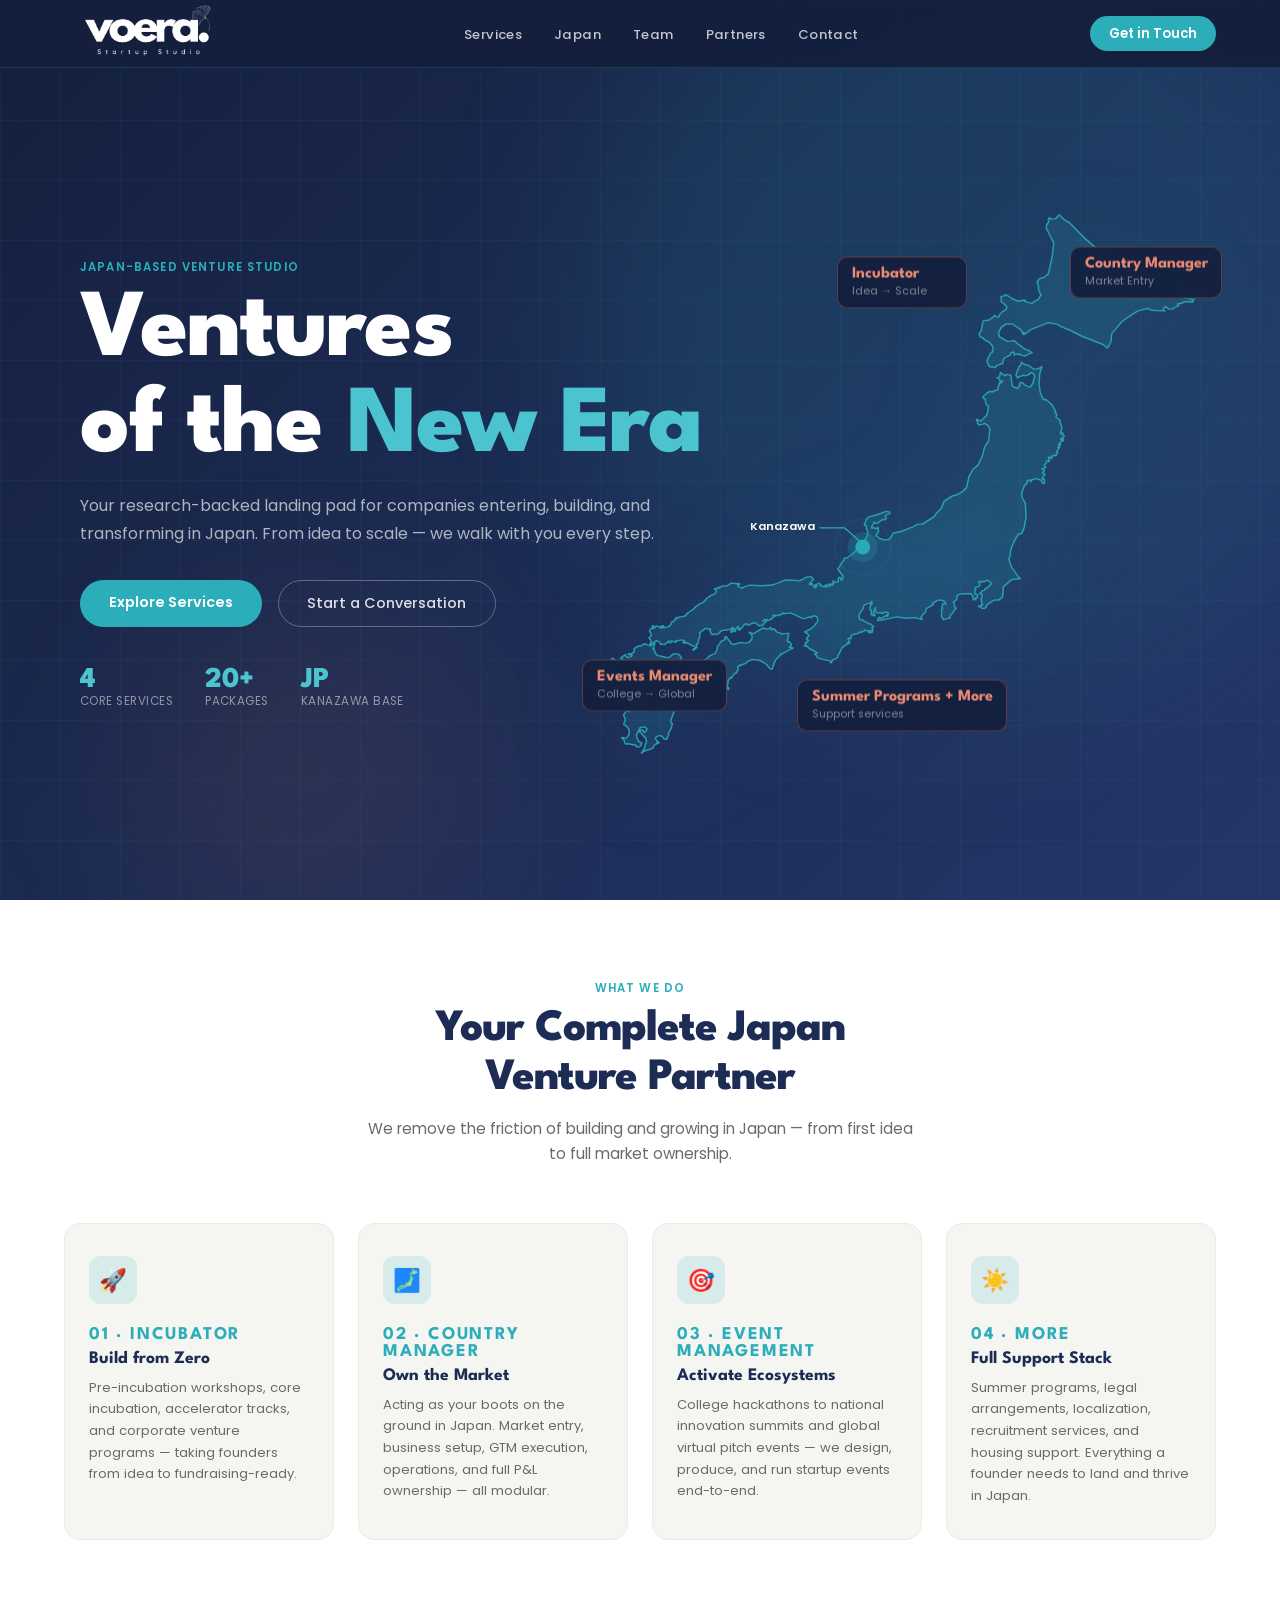
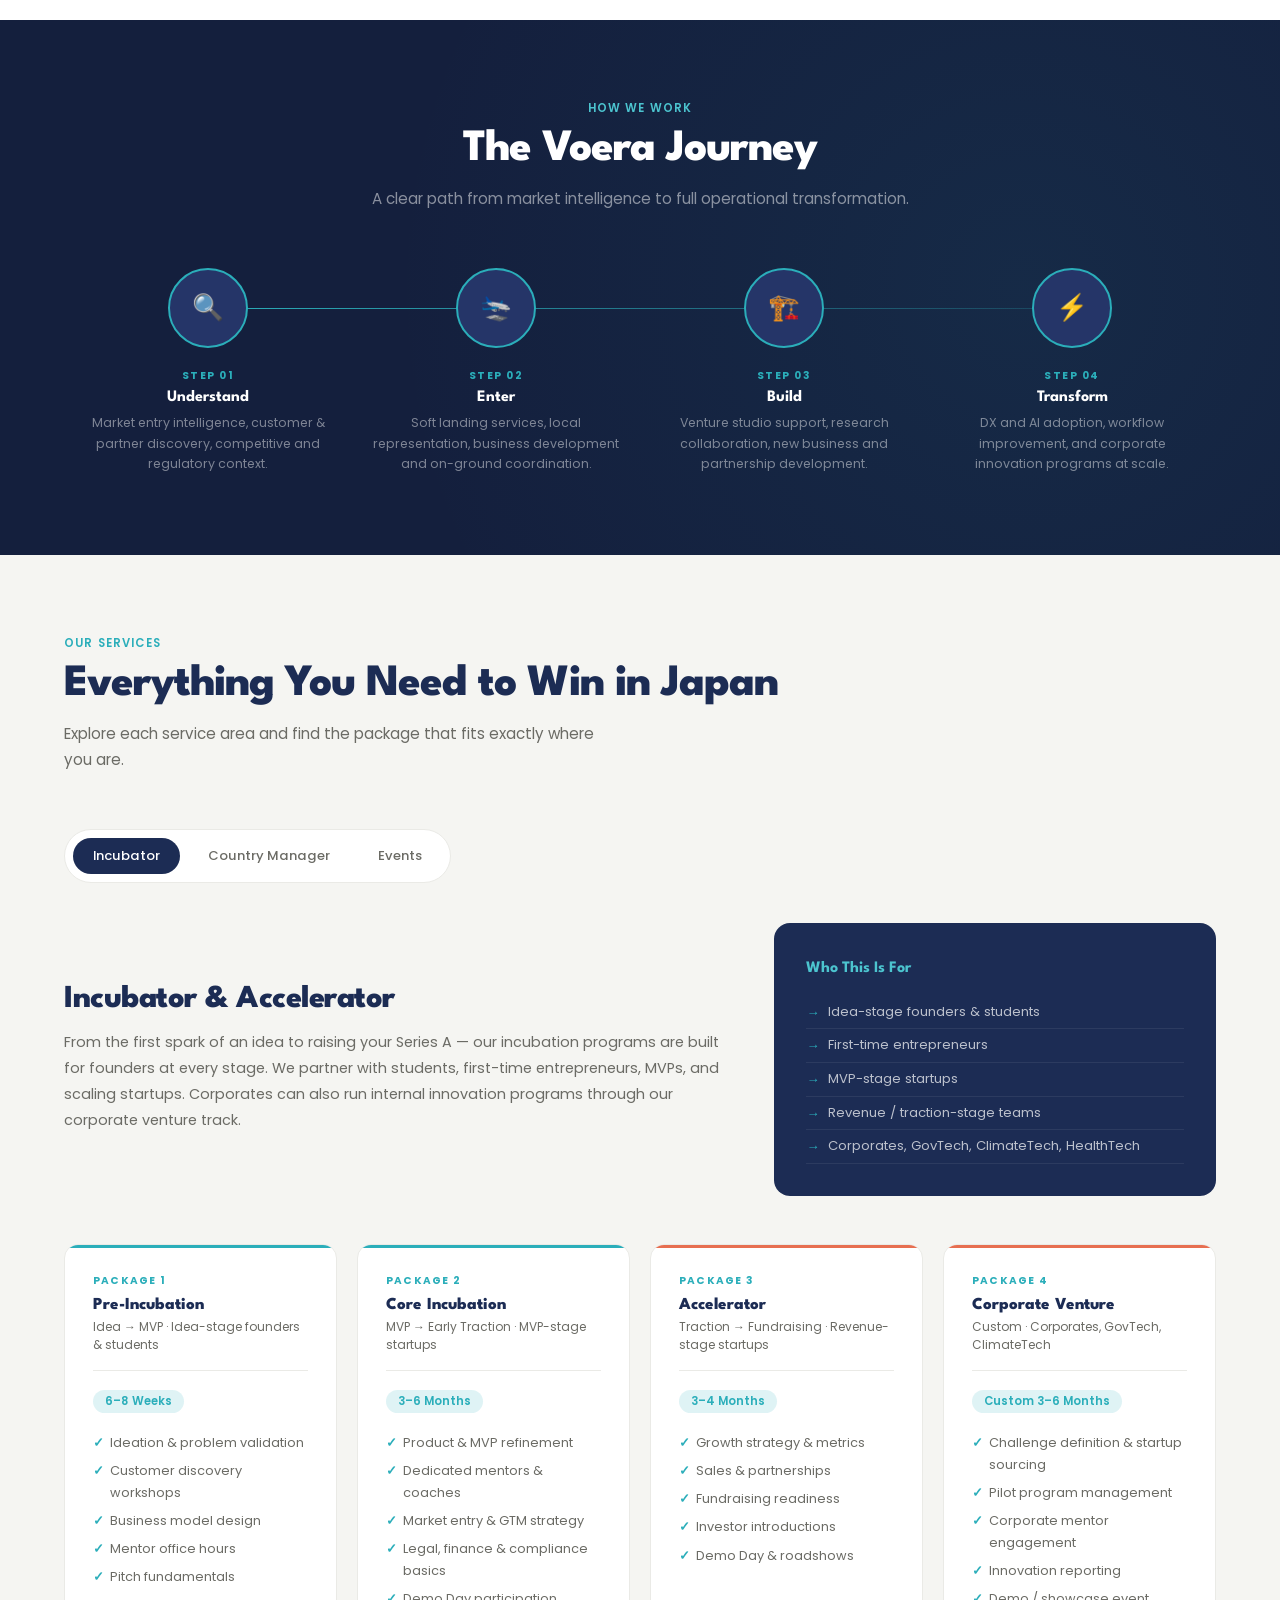
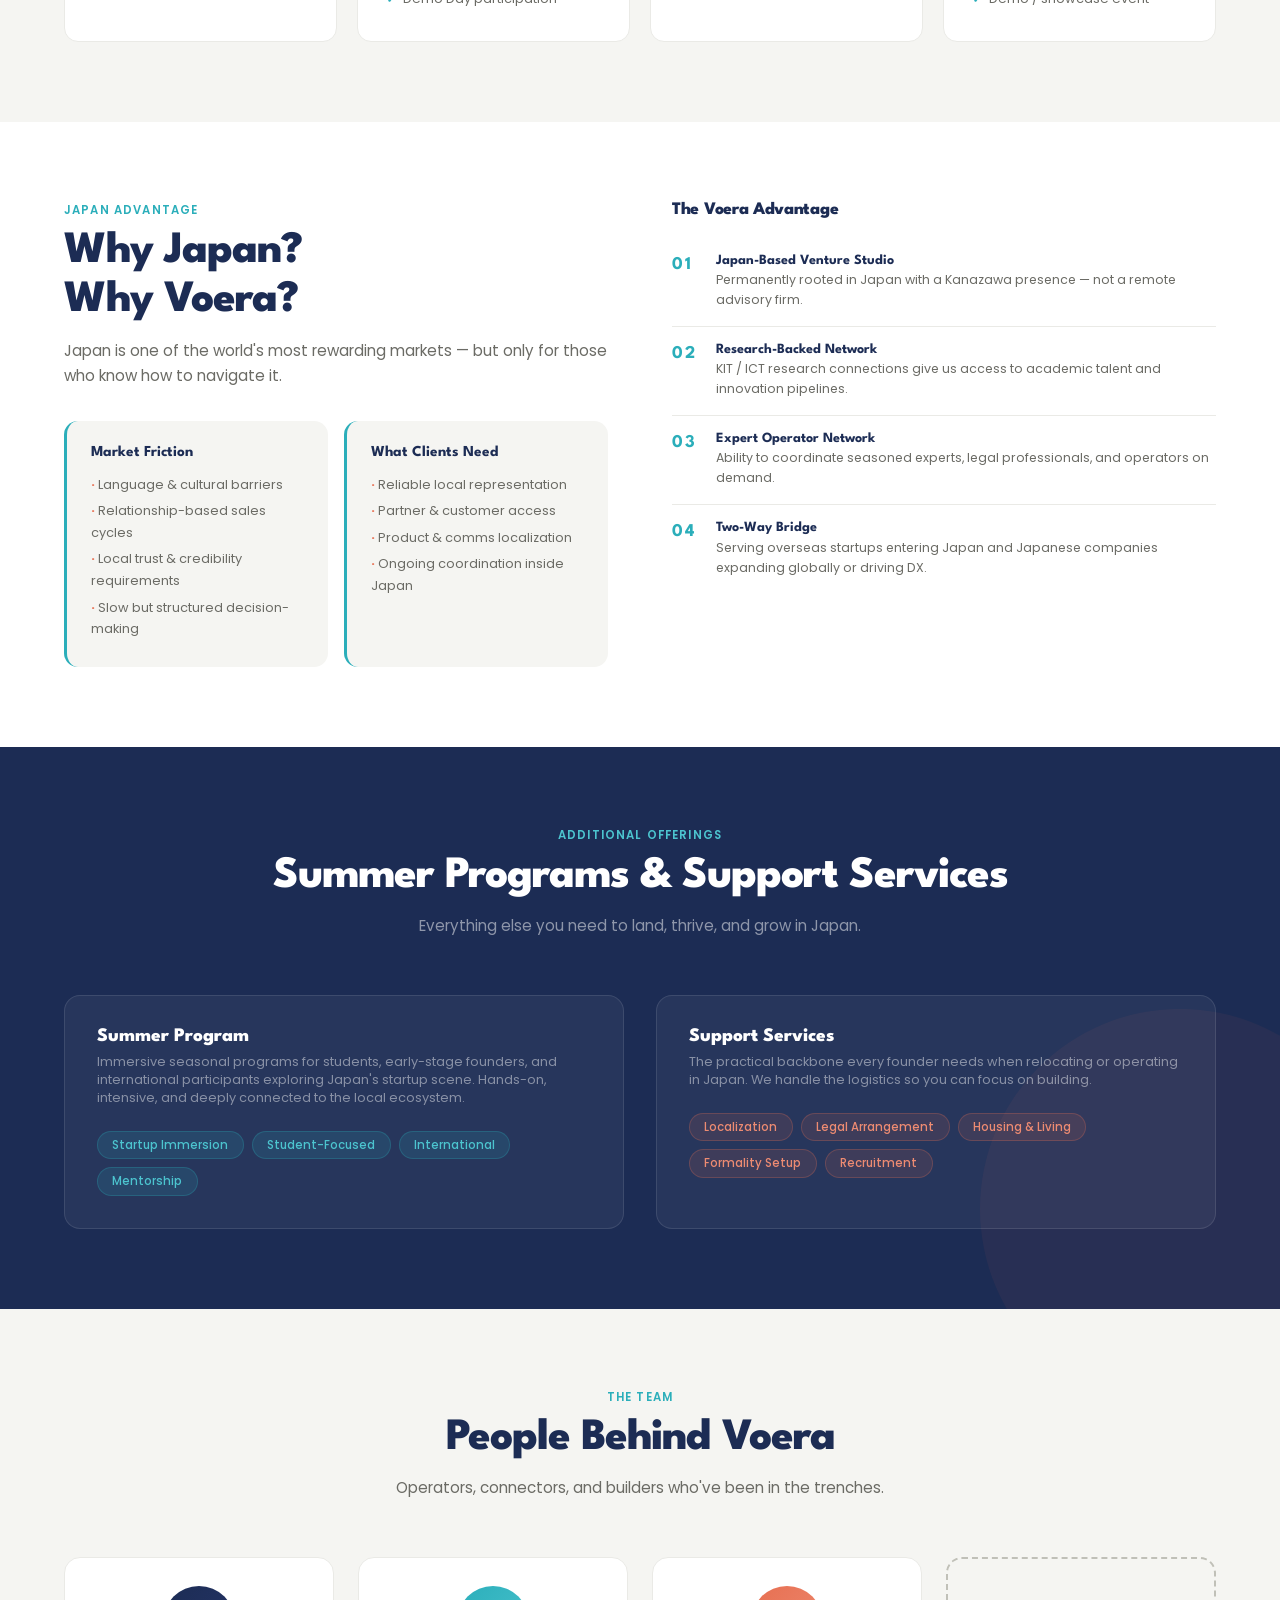
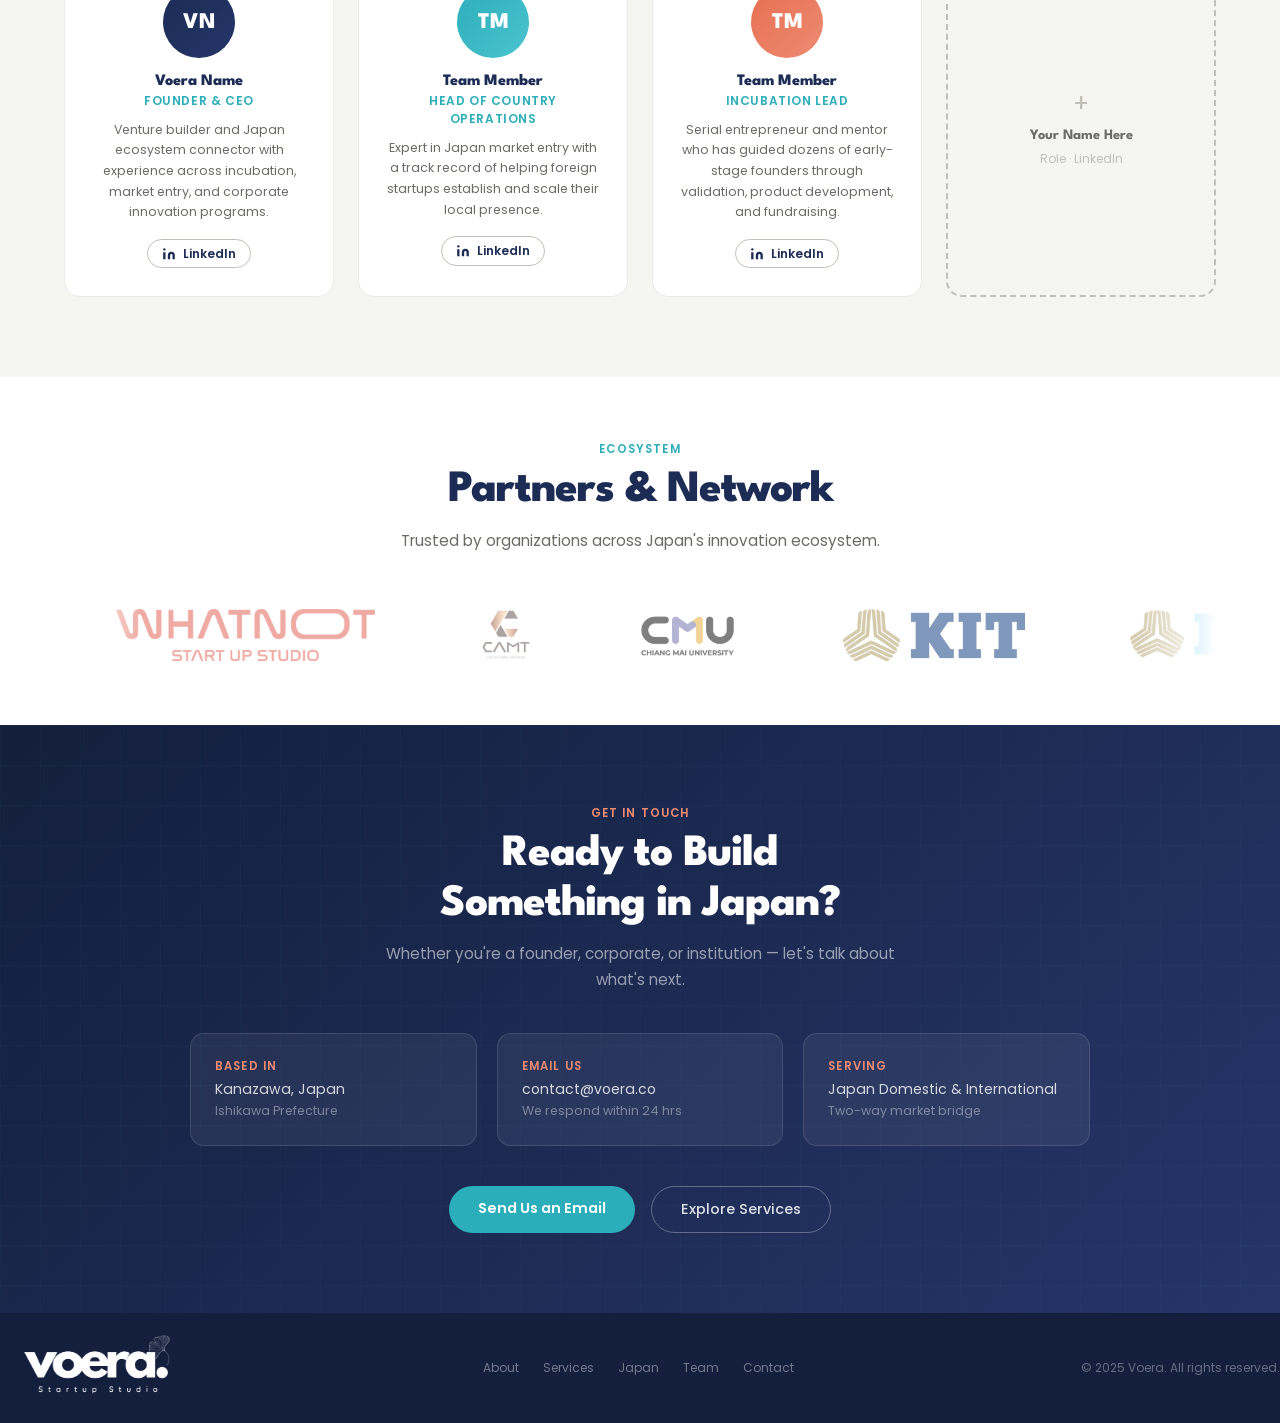
==== commit 69ca2391: "New design" ====
--- a/index.html
+++ b/index.html
@@ -1,379 +1,732 @@
 <!DOCTYPE html>
 <html lang="en">
 <head>
-  <meta charset="UTF-8" />
-  <meta name="viewport" content="width=device-width, initial-scale=1.0" />
-  <title>Voera — Research Institute & Venture Creation</title>
-  <meta name="description" content="Voera is a research institute focused on innovation, venture creation, and international collaboration. Based in Kanazawa, Japan." />
-  <link rel="preconnect" href="https://fonts.googleapis.com" />
-  <link rel="preconnect" href="https://fonts.gstatic.com" crossorigin />
-  <link href="https://fonts.googleapis.com/css2?family=League+Spartan:wght@400;500;600;700&family=Poppins:wght@300;400;500&display=swap" rel="stylesheet">
-  <link rel="stylesheet" href="styles.css">
- </head>
+  <meta charset="UTF-8"/>
+  <meta name="viewport" content="width=device-width, initial-scale=1.0"/>
+  <title>Voera — Ventures of the New Era</title>
+  <link href="https://fonts.googleapis.com/css2?family=League+Spartan:wght@300;400;500;600;700;800;900&family=Poppins:wght@300;400;500;600&display=swap" rel="stylesheet"/>
+  <link rel="stylesheet" href="vstyles.css">
+</head>
 <body>
 
-  <!-- NAV -->
-  <nav>
-    <a href="#">
-      <img src="logo/blue_no_bg.png" alt="Voera" height="95" style="display: block;" />
-    </a>
-    <ul class="nav-links">
-      <li><a href="#about">About</a></li>
-      <li><a href="#cycle">Model</a></li>
-      <li><a href="#programs">Programs</a></li>
-      <li><a href="#contact">Contact</a></li>
-    </ul>
-    <a href="#contact" class="nav-cta">Get in touch</a>
-  </nav>
-
-  <!-- HERO -->
-  <section class="hero" id="home">
-    <div class="hero-bg"></div>
-    <div class="hero-grid"></div>
-    <div class="hero-glow"></div>
-    <div class="hero-glow-2"></div>
+<!-- NAV -->
+<nav id="navbar">
+  <a href="#">
+    <img src="logo/white_no_bg.png" alt="Voera" height="95" style="display: block;" />
+  </a>
+  <ul class="nav-links" id="nav-links">
+    <li><a href="#services">Services</a></li>
+    <li><a href="#japan">Japan</a></li>
+    <li><a href="#team">Team</a></li>
+    <li><a href="#partners">Partners</a></li>
+    <li><a href="#contact">Contact</a></li>
+  </ul>
+  <a href="#contact" class="nav-cta">Get in Touch</a>
+  <button class="nav-burger" id="burger" aria-label="Menu">
+    <span></span><span></span><span></span>
+  </button>
+</nav>
+
+<!-- HERO -->
+<section class="hero">
+  <div class="hero-grid-bg"></div>
+  <div class="hero-blob hero-blob-1"></div>
+  <div class="hero-blob hero-blob-2"></div>
+  <div class="hero-inner">
     <div class="hero-content">
-      <div class="hero-eyebrow">Research Institute · Kanazawa, Japan</div>
-      <h1>Where research<br>becomes a <em>venture.</em></h1>
-      <p class="hero-sub">Voera connects universities, corporations, and entrepreneurs to transform research insights and emerging opportunities into real businesses.</p>
-      <div class="hero-actions">
-        <a href="#about" class="btn-hero-primary">Our approach</a>
-        <a href="#contact" class="btn-hero-secondary">Work with us</a>
-      </div>
-    </div>
-    <div class="hero-stats">
-      <div class="stat-item">
-        <span class="stat-value">3</span>
-        <span class="stat-label">Integrated roles</span>
-      </div>
-      <div class="stat-item">
-        <span class="stat-value">3</span>
-        <span class="stat-label">Continents</span>
-      </div>
-      <div class="stat-item">
-        <span class="stat-value">1</span>
-        <span class="stat-label">Mission</span>
-      </div>
-    </div>
-  </section>
-
-  <!-- ABOUT -->
-  <section class="about" id="about">
-    <div class="about-inner">
-      <div class="about-left">
-        <div class="section-tag">What we do</div>
-        <h2 class="section-title">Research, consulting,<br>and execution — unified.</h2>
-        <p class="section-body">Voera is a research institute and venture creation platform. We operate at the intersection of knowledge and action, 
-          bridging academic institutions and entrepreneurial ecosystems across Asia, Europe, and the United States.</p>
-      </div>
-      <div class="about-right">
-        <div class="about-pillars">
-          <div class="pillar">
-            <div class="pillar-num">01</div>
-            <div class="pillar-content">
-              <h4>Research</h4>
-              <p>We analyze emerging technologies, market opportunities, and innovation ecosystems to identify where new ventures can be built.</p>
-            </div>
+      <div class="section-tag">Japan-Based Venture Studio</div>
+      <h1 class="hero-title">Ventures<br>of the <em>New Era</em></h1>
+      <p class="hero-sub">Your research-backed landing pad for companies entering, building, and transforming in Japan. From idea to scale — we walk with you every step.</p>
+      <div class="hero-ctas">
+        <a href="#services" class="btn-primary">Explore Services</a>
+        <a href="#contact" class="btn-ghost">Start a Conversation</a>
+      </div>
+      <div class="hero-stats">
+        <div class="hero-stat">
+          <div class="hero-stat-num">4</div>
+          <div class="hero-stat-label">Core Services</div>
+        </div>
+        <div class="hero-stat">
+          <div class="hero-stat-num">20+</div>
+          <div class="hero-stat-label">Packages</div>
+        </div>
+        <div class="hero-stat">
+          <div class="hero-stat-num">JP</div>
+          <div class="hero-stat-label">Kanazawa Base</div>
+        </div>
+      </div>
+    </div>
+      <div class="hero-visual">
+      <div class="japan-map-container">
+        <svg class="hero-japan-svg" viewBox="0 0 512 460" fill="none" xmlns="http://www.w3.org/2000/svg">
+          <!-- Japan 4 main islands — correct aspect ratio 512x460 -->
+          <path d="M77.3,401.5L78.2,403.1L76.7,403.8L76.2,404.9L75.8,405.8L74.9,408.1L73.5,412.4L71.0,419.3L71.3,420.9L72.4,421.9L71.1,426.0L69.9,427.9L69.3,429.0L69.2,429.8L69.4,430.7L68.8,431.4L68.0,433.6L67.8,434.2L67.4,434.2L67.3,433.9L65.6,434.0L65.0,433.1L64.2,432.0L63.7,431.7L62.2,431.3L59.9,431.9L58.6,433.4L59.5,435.0L60.9,435.9L59.9,436.9L61.7,437.0L58.0,438.7L57.1,440.6L56.0,441.7L53.9,442.4L51.6,443.0L49.6,443.9L47.6,445.2L49.7,442.0L50.4,439.2L51.7,435.6L50.9,433.3L48.6,430.9L47.0,428.8L45.8,428.3L47.0,426.8L49.2,427.1L49.5,428.6L50.6,428.6L52.1,426.0L50.0,424.3L46.3,425.0L45.9,426.4L44.6,428.5L43.5,431.3L44.4,434.2L45.6,436.2L47.7,437.2L47.3,439.1L46.0,440.2L44.8,440.3L43.6,440.3L43.1,439.0L36.9,437.8L34.7,438.0L34.1,436.6L33.7,435.6L33.9,434.8L31.6,433.2L32.9,432.8L33.9,433.1L35.4,433.3L37.5,430.7L37.7,427.9L37.7,426.2L35.4,423.6L33.5,422.5L33.7,420.5L34.3,420.3L34.6,417.7L33.8,416.2L33.2,415.1L34.1,413.5L35.5,411.7L37.6,412.1L38.3,410.8L38.7,410.6L38.7,410.0L41.3,407.1L41.8,406.5L42.0,405.3L43.3,405.6L43.4,404.2L45.0,402.2L44.7,400.8L45.6,400.3L45.0,399.2L47.9,396.4L41.8,397.4L42.2,396.4L45.2,394.9L46.4,394.8L46.2,394.4L45.6,393.4L46.2,392.6L46.1,392.2L43.4,389.9L40.9,387.7L40.6,383.9L40.4,383.3L40.0,383.2L39.0,382.2L38.1,381.7L36.7,381.5L34.6,381.3L31.9,382.4L32.9,384.4L34.6,387.3L33.7,388.5L32.1,389.3L31.7,389.9L33.4,390.7L37.2,389.7L39.1,392.1L39.2,393.7L38.8,395.2L36.0,396.3L35.6,397.1L34.7,397.7L33.0,398.1L32.7,397.1L31.9,396.0L32.6,395.3L33.7,394.5L34.2,393.3L33.5,392.8L33.4,392.1L31.8,392.2L29.6,392.7L27.8,393.5L27.0,393.0L26.8,393.5L25.2,395.4L23.8,396.7L23.1,397.4L21.7,398.6L20.7,398.7L20.7,398.1L21.7,397.6L22.6,396.0L22.3,395.5L22.4,395.1L23.2,395.1L22.9,394.2L22.0,392.5L21.5,391.8L20.5,391.6L19.1,390.7L18.5,389.5L18.1,388.5L17.2,387.3L17.8,385.9L18.0,384.8L19.8,383.6L20.2,384.5L20.5,384.5L21.0,384.6L20.3,385.9L21.2,385.5L22.9,386.6L22.6,387.8L22.2,388.2L21.9,388.6L22.0,389.7L23.1,390.4L23.7,390.7L24.4,390.1L27.7,390.7L26.1,388.1L26.5,386.1L24.6,384.1L22.9,384.7L21.8,383.9L20.6,384.0L20.4,383.0L20.6,382.3L20.6,381.8L19.8,381.7L19.6,381.8L19.1,382.6L18.2,383.0L18.8,381.8L18.1,381.1L17.9,380.5L17.4,380.3L16.2,379.8L14.8,379.3L15.5,377.8L15.9,377.4L15.5,375.7L16.9,375.3L18.6,374.4L20.5,375.2L22.6,376.2L23.3,377.5L23.4,376.6L24.3,374.8L22.7,373.4L22.1,372.1L23.2,372.2L24.0,373.0L23.5,371.7L23.7,369.6L25.4,369.8L26.8,371.1L26.7,371.9L27.1,372.3L28.6,372.8L29.4,371.6L31.2,370.8L31.9,370.6L33.1,370.2L31.9,370.0L31.3,369.4L30.9,369.0L31.6,368.5L32.7,368.0L33.2,367.3L34.0,367.2L34.6,366.4L34.8,367.2L35.6,368.0L36.0,368.5L36.7,369.0L37.1,368.6L38.7,368.3L39.9,367.7L40.0,366.5L38.8,366.8L37.7,366.6L36.8,366.3L37.1,365.6L38.3,366.3L40.4,365.1L41.5,364.4L41.9,362.9L41.4,362.2L42.1,361.7L42.8,360.8L44.1,360.2L44.8,359.8L47.5,359.4L49.0,358.2L50.5,358.0L52.4,358.7L53.9,358.9L55.2,359.6L56.2,358.2L58.3,357.6L57.8,358.8L57.8,359.7L57.4,360.4L57.1,361.0L56.6,361.8L57.9,361.9L58.0,363.9L59.6,366.6L61.3,367.4L64.3,368.0L67.3,368.8L70.3,368.5L72.1,366.6L74.1,365.8L75.7,365.9L77.5,366.2L79.4,368.8L79.4,370.8L78.8,373.2L77.7,373.6L76.6,374.1L75.8,375.1L74.8,375.7L73.5,375.1L72.9,377.9L75.9,378.5L78.8,378.0L83.0,378.5L83.9,379.0L83.4,380.3L82.2,381.5L83.5,382.2L84.0,382.7L83.8,383.8L84.9,383.9L85.4,383.3L86.1,384.0L86.9,384.1L87.8,384.1L85.8,384.6L84.6,385.6L85.4,387.2L86.5,387.5L87.1,387.7L87.7,387.8L88.4,387.4L89.9,388.0L88.1,388.2L87.0,389.5L87.1,390.3L86.3,390.8L87.3,391.0L86.8,391.9L85.3,392.6L83.6,393.8L83.4,394.2L83.1,394.9L82.5,394.9L81.5,395.4L80.6,396.4L80.6,396.7L79.9,398.0L78.7,398.3L78.0,399.8L78.9,400.5L79.0,401.6L77.3,401.5L77.3,401.5Z M167.1,361.4L168.9,361.2L166.4,362.3L164.7,363.3L162.9,364.3L158.6,366.6L157.4,368.2L156.7,368.9L156.0,369.5L154.8,370.9L152.8,375.9L152.3,377.9L151.3,378.0L149.8,377.3L147.9,374.6L145.7,373.1L142.4,371.2L136.9,370.3L133.2,371.6L130.5,373.7L128.6,374.4L127.6,374.6L126.6,375.6L126.3,374.9L124.6,376.3L124.6,377.5L124.9,378.0L125.0,378.5L124.7,378.8L123.7,380.2L123.7,381.3L122.7,381.1L120.2,384.2L119.9,385.3L118.6,384.8L116.9,387.5L116.7,390.1L115.8,390.9L116.3,392.1L117.5,393.2L117.1,394.5L116.2,393.9L115.2,392.8L113.5,393.3L112.4,393.1L110.8,393.7L109.0,392.7L106.0,393.3L106.5,391.2L108.3,389.0L106.0,388.8L103.9,387.9L103.3,388.0L102.9,388.7L102.8,389.3L101.4,387.9L102.1,386.4L101.4,384.8L99.1,385.5L99.1,384.3L101.4,384.3L101.3,383.5L100.7,382.8L101.5,382.6L101.9,382.0L100.4,381.8L101.0,380.8L99.9,380.1L99.1,379.9L101.0,379.9L101.8,381.0L102.6,379.7L103.3,378.8L102.9,378.2L102.0,378.0L102.3,377.0L101.8,376.6L98.9,376.6L99.0,376.1L99.8,375.7L99.0,374.9L99.5,373.4L99.4,373.0L98.7,372.2L97.3,372.3L95.6,372.7L92.7,373.9L91.3,375.2L90.6,374.5L87.7,375.6L90.2,373.9L92.3,373.5L92.5,372.8L94.5,372.2L99.6,370.1L100.5,369.0L102.2,367.5L106.5,365.5L108.0,362.7L108.3,360.0L109.8,358.3L111.1,356.0L114.6,354.3L114.8,353.0L114.0,352.7L115.3,352.2L116.0,352.9L118.8,356.6L119.6,357.8L121.4,358.4L124.2,357.6L125.9,356.9L127.7,356.9L131.4,357.3L133.3,356.9L134.4,355.7L136.0,354.0L136.0,350.9L134.9,349.7L133.6,348.6L135.9,349.4L137.8,349.5L140.2,347.8L143.2,346.3L144.1,345.4L145.1,345.2L146.3,345.6L147.3,346.0L149.1,346.0L150.1,345.7L150.4,344.8L151.4,345.2L151.6,346.7L153.0,346.0L154.4,346.4L155.5,348.2L156.8,348.9L158.4,348.9L159.0,349.7L161.3,349.7L164.3,349.5L164.5,349.6L165.3,349.4L165.3,350.1L165.3,350.8L165.3,351.1L165.2,351.9L164.6,353.1L164.5,354.5L164.3,355.5L164.8,356.4L165.5,356.0L167.3,357.8L167.5,358.7L167.0,359.7L165.8,360.7L167.9,361.0L167.1,361.2L167.1,361.4Z M129.5,343.1L126.7,346.4L125.0,346.8L125.4,346.2L126.4,345.5L124.7,345.0L124.9,343.9L123.3,345.6L123.0,346.6L122.5,348.0L121.8,347.6L120.7,348.1L119.3,348.6L119.3,346.9L120.4,345.9L120.4,347.0L122.0,345.8L121.0,345.0L120.1,344.9L119.6,345.9L114.4,347.0L112.2,347.1L110.4,348.2L110.3,348.8L109.8,349.5L106.8,350.4L105.7,350.1L105.3,349.9L105.0,350.3L103.5,350.3L103.2,349.1L102.3,347.8L102.5,347.0L102.9,346.4L102.7,345.9L101.1,346.0L98.7,345.5L94.0,349.3L94.5,350.7L94.1,352.4L93.3,354.4L92.8,357.6L91.4,358.2L92.1,360.6L90.5,362.0L88.6,363.0L89.4,361.9L90.0,361.5L90.7,360.9L90.0,359.9L87.2,358.9L85.7,357.8L84.2,357.2L82.4,356.5L82.2,357.4L80.8,356.8L82.1,355.5L79.7,354.7L77.8,355.1L75.7,355.5L75.3,355.2L75.4,356.3L74.7,356.8L74.5,356.4L74.1,356.3L72.9,356.0L71.6,355.5L71.6,356.2L71.2,356.5L71.1,356.9L70.4,356.8L70.1,356.7L69.4,356.8L69.6,355.4L68.3,356.7L65.8,358.5L64.9,358.3L64.3,358.1L63.9,357.9L63.5,358.2L62.9,358.3L62.5,357.4L62.4,357.0L59.9,355.2L56.8,357.2L55.2,358.9L54.2,358.2L55.1,357.1L55.3,356.0L55.1,354.8L54.0,354.0L53.6,353.0L54.8,352.0L55.5,350.9L55.1,349.7L54.5,348.6L54.0,347.8L54.5,346.5L55.1,345.9L56.2,345.7L58.1,345.2L57.8,344.7L56.2,344.6L55.9,344.3L57.0,343.3L57.8,344.0L58.8,344.2L60.0,343.7L61.7,344.1L62.9,345.4L62.9,344.2L63.5,343.7L65.2,343.4L65.6,344.2L64.5,344.0L64.0,345.0L64.5,345.1L67.3,344.7L70.0,343.8L71.3,341.8L71.4,340.8L73.6,339.6L74.3,338.1L75.4,338.1L75.4,336.8L77.2,337.0L77.9,336.3L81.2,336.0L83.2,335.2L83.6,333.8L85.1,333.0L88.0,330.7L89.2,330.1L91.3,327.9L94.4,325.7L96.8,324.8L98.6,323.0L99.3,321.9L102.1,319.8L103.7,318.9L106.3,318.0L107.3,316.2L107.3,314.9L105.9,313.9L107.6,313.4L109.6,313.3L108.9,312.7L110.4,312.4L113.0,311.5L116.1,311.4L117.4,310.7L118.6,309.7L119.7,309.3L120.6,309.4L122.6,309.7L123.8,309.6L124.1,310.0L125.5,309.6L126.3,310.0L125.0,310.4L124.6,311.2L125.8,312.5L128.3,313.2L130.1,312.1L134.2,310.9L144.0,311.4L151.8,310.8L155.0,309.9L157.1,309.1L158.9,308.3L162.6,306.8L167.2,307.0L170.8,307.1L172.3,307.2L173.3,307.5L174.7,307.3L175.1,306.7L177.2,306.2L178.8,304.8L182.5,304.1L184.1,304.8L185.3,306.3L184.6,306.9L183.5,308.2L181.9,309.9L182.4,310.6L183.3,309.4L184.2,309.9L183.8,310.2L185.2,311.5L186.3,311.6L185.7,312.9L186.1,313.2L187.3,312.3L188.2,311.7L186.3,310.8L188.2,310.1L189.2,309.5L189.9,309.3L190.6,310.1L190.5,311.1L191.0,311.2L191.5,311.0L192.0,312.1L193.4,312.0L194.8,310.9L196.0,311.0L194.7,312.3L197.8,312.1L198.5,310.9L196.8,310.5L198.5,310.0L199.8,310.9L200.7,310.7L200.1,309.6L201.2,309.7L201.3,309.2L200.9,308.4L200.7,307.6L202.0,308.4L203.6,308.7L205.1,308.1L204.9,307.3L205.1,305.9L205.4,304.8L206.9,304.8L207.2,306.2L207.2,306.8L208.2,306.6L208.4,305.8L208.7,304.7L208.6,303.1L207.4,301.8L205.8,299.6L204.7,297.8L206.0,296.3L207.2,293.8L209.5,291.1L209.6,289.5L211.8,289.2L216.2,286.2L224.9,277.4L228.6,270.7L228.2,269.6L228.7,268.0L227.6,266.0L227.5,263.7L226.7,263.0L225.8,263.0L226.4,261.0L227.1,260.0L227.4,258.6L229.2,256.3L232.7,255.6L237.7,254.0L243.2,251.9L246.0,252.4L246.2,253.6L245.2,254.4L243.5,254.5L242.6,256.1L243.5,257.3L242.6,258.5L240.5,258.5L237.7,260.3L236.6,261.3L235.0,261.6L234.3,260.6L233.9,260.7L233.1,261.5L232.5,263.3L231.7,264.1L231.9,265.3L233.6,265.0L235.7,265.8L237.0,264.5L237.2,268.4L235.2,271.2L238.0,273.6L241.4,274.6L245.5,274.4L247.3,272.5L248.0,271.0L248.9,269.4L255.8,267.8L265.2,264.1L268.1,262.3L272.5,262.0L281.6,256.2L283.7,253.2L287.4,249.7L289.7,243.8L296.6,239.4L298.8,239.0L303.9,236.5L307.7,232.7L309.5,224.3L312.6,218.5L317.0,214.7L320.3,207.2L321.0,204.7L321.5,202.4L322.5,199.6L325.1,196.0L326.3,186.6L325.3,183.7L322.2,181.5L320.2,182.3L317.4,182.7L316.5,181.4L316.2,179.9L315.6,178.3L319.2,179.6L323.9,174.8L324.6,171.9L325.2,167.9L323.4,166.5L322.9,164.3L322.5,162.0L320.9,161.2L321.0,159.9L322.7,158.6L324.1,157.2L326.6,155.8L328.1,156.4L330.4,155.2L332.2,154.9L333.7,150.7L334.0,148.8L334.6,148.7L335.5,149.2L335.5,148.2L336.3,148.0L336.3,147.7L334.9,147.7L334.4,147.5L334.1,146.7L332.9,145.3L331.8,144.9L333.5,144.8L334.4,143.2L334.4,141.8L334.7,141.0L336.1,141.7L338.2,143.4L340.1,142.3L343.3,143.1L343.3,145.4L343.4,146.7L344.5,151.9L348.2,153.6L350.3,151.3L350.2,150.6L349.8,150.5L349.7,150.1L350.0,149.7L350.4,149.2L351.3,148.6L352.6,149.1L353.6,150.0L353.5,150.3L353.6,150.7L355.2,151.2L356.2,151.5L356.9,152.3L358.5,152.4L360.9,149.2L361.5,145.9L362.0,145.1L362.2,143.3L360.3,141.0L358.7,141.0L358.2,141.6L358.8,141.3L358.8,141.5L357.0,142.6L355.2,143.3L353.5,143.0L351.4,143.7L350.1,144.0L348.2,145.0L347.2,143.0L347.6,141.4L348.3,139.3L348.9,138.0L349.8,136.1L351.2,134.6L351.2,133.3L351.6,132.6L353.1,133.7L354.3,134.4L357.4,135.1L359.5,136.8L361.1,137.9L364.5,138.1L366.9,136.8L367.9,136.2L367.9,136.9L367.7,137.2L367.4,138.0L366.7,139.6L366.1,142.3L366.0,145.0L365.9,146.1L365.7,150.8L366.7,157.0L368.5,161.5L369.9,162.7L371.2,162.4L372.6,163.6L375.5,166.2L376.5,167.5L377.1,168.8L378.0,169.9L378.9,172.1L378.2,172.8L379.4,173.5L379.8,174.7L379.1,176.4L381.7,178.4L382.5,179.2L382.5,180.1L382.4,181.2L383.0,181.9L383.9,185.1L384.0,185.6L383.6,186.3L383.2,188.5L382.6,190.0L384.9,189.2L384.7,189.8L384.7,190.8L385.8,191.6L385.7,192.2L385.3,192.6L382.8,194.1L383.7,194.9L384.9,193.8L385.2,194.5L384.9,195.5L383.8,195.9L383.0,196.1L382.7,197.0L381.0,198.3L382.8,198.0L382.7,198.9L381.7,199.7L381.1,200.0L380.8,200.7L382.2,200.7L380.9,202.1L380.6,202.6L380.7,203.4L379.7,204.0L380.6,205.5L379.6,205.9L379.3,206.4L378.6,206.7L379.5,207.3L376.9,207.4L375.7,207.5L376.3,208.5L375.3,208.9L375.8,209.6L374.6,209.3L374.5,208.5L373.1,208.5L374.0,211.9L373.4,212.0L373.0,211.3L372.5,211.5L371.5,211.9L371.6,213.3L369.9,214.6L370.1,215.3L371.1,216.5L370.6,216.9L370.1,216.9L368.7,217.7L367.9,218.3L369.9,218.8L369.5,219.9L368.5,221.2L369.8,221.5L370.4,222.9L369.7,223.2L369.0,223.8L369.1,224.3L368.5,224.7L368.3,225.4L368.6,226.1L370.1,226.0L369.6,226.2L369.7,227.1L370.2,228.8L369.5,229.7L368.1,229.0L367.9,228.5L367.7,228.0L367.2,226.7L366.3,226.6L365.3,226.3L363.2,225.7L359.5,226.8L359.2,228.2L358.1,226.7L357.3,226.9L356.1,227.5L355.9,228.5L356.6,228.8L356.0,229.3L353.8,231.6L351.7,237.5L352.2,241.0L354.3,244.7L354.8,245.9L354.4,247.1L354.9,247.9L355.2,257.2L354.4,260.7L353.8,264.7L352.0,269.2L350.0,270.0L348.6,270.6L348.3,271.6L346.8,273.8L343.5,281.0L342.6,284.7L342.8,287.0L341.3,289.8L343.7,296.7L349.5,304.7L350.2,304.9L350.3,306.0L349.4,305.8L347.4,306.0L344.1,306.3L337.1,312.1L336.8,317.8L336.2,320.9L334.3,322.0L333.5,322.7L332.0,322.7L329.1,323.2L327.5,324.4L325.1,325.6L323.8,327.0L323.4,328.4L322.3,329.4L320.7,329.5L319.7,329.5L319.3,328.6L317.3,328.0L317.6,327.4L318.8,327.4L319.8,327.0L320.7,326.7L319.6,325.9L320.1,325.0L319.6,323.8L319.2,321.6L320.1,320.3L320.0,318.6L318.1,317.4L319.3,317.0L319.9,315.5L321.8,315.1L322.8,313.6L324.7,312.7L326.6,310.6L327.5,309.9L326.9,308.8L325.5,307.7L324.0,306.9L322.7,307.8L321.3,308.2L320.5,308.0L319.7,308.5L318.8,307.8L317.8,308.4L317.3,308.0L318.1,309.9L318.2,311.5L316.9,312.3L314.6,312.8L314.5,313.5L315.1,314.3L314.1,314.5L314.4,315.5L314.1,317.5L314.6,317.8L316.6,318.8L316.5,319.9L316.5,320.6L314.5,321.4L315.2,322.5L313.9,322.6L313.0,322.5L312.7,320.7L312.8,320.0L311.7,318.5L311.0,317.6L309.3,317.8L304.7,317.7L300.3,318.9L299.6,322.6L297.1,324.5L297.9,325.8L297.9,327.4L299.3,329.5L297.8,331.0L297.1,332.4L296.1,333.6L295.2,334.2L294.8,335.1L294.5,336.6L294.1,337.2L291.8,337.7L289.5,338.5L288.1,337.1L288.0,336.3L287.4,335.8L287.6,334.5L287.7,333.1L287.8,331.2L287.6,330.3L288.6,329.5L287.9,328.0L288.5,325.9L291.2,326.1L290.5,324.4L287.3,322.7L284.1,323.3L280.9,325.2L280.3,327.0L281.0,326.2L278.0,328.3L275.7,329.5L275.0,331.0L274.9,332.4L272.6,334.4L271.0,337.3L272.4,338.5L266.6,336.9L259.1,337.4L251.8,336.3L239.8,338.9L236.5,339.2L236.5,338.6L237.7,336.6L238.9,337.8L239.7,337.2L241.4,336.4L244.0,334.7L244.4,335.8L244.8,334.8L244.8,334.5L245.1,333.4L243.5,332.5L241.7,332.5L241.2,333.5L240.3,333.2L238.6,333.1L237.1,333.3L235.7,332.6L234.4,331.7L235.0,328.9L233.8,330.8L233.1,333.3L234.5,334.6L234.0,335.6L231.3,334.4L231.2,333.0L231.6,331.5L230.5,330.5L230.3,328.5L231.0,327.0L232.0,325.4L231.8,323.9L231.0,324.9L230.8,325.7L229.6,325.3L228.2,325.9L226.1,326.7L225.2,327.8L225.1,328.4L225.2,329.3L222.7,332.6L221.4,335.5L221.7,336.8L222.1,337.4L222.3,338.5L224.7,338.8L226.0,339.9L230.1,341.9L231.2,341.9L231.8,342.8L232.5,343.5L233.3,343.8L232.8,345.0L231.9,345.4L232.5,345.8L232.3,346.4L232.6,347.4L232.2,348.6L230.2,349.0L228.9,348.2L230.5,348.4L230.8,348.2L231.3,347.6L229.9,347.2L229.9,347.6L228.4,347.6L226.9,347.1L226.0,346.7L225.7,347.5L224.0,348.5L222.8,348.2L222.6,348.6L221.3,348.6L221.2,349.5L218.6,350.0L215.9,350.9L215.1,352.8L215.2,353.5L214.6,353.9L213.7,353.2L212.8,353.9L212.9,354.3L213.4,355.1L214.1,356.0L214.0,357.2L213.0,356.9L212.0,357.2L212.9,357.9L212.1,358.5L210.7,358.9L210.0,359.6L208.0,360.9L205.7,365.8L204.7,367.4L204.8,368.4L202.8,369.9L200.3,371.0L199.7,372.5L198.8,373.1L199.0,371.7L190.9,369.9L188.1,368.7L187.9,367.6L187.3,366.9L186.0,366.1L188.2,365.2L185.8,363.7L184.1,362.8L182.1,361.8L179.8,359.5L178.1,359.9L178.0,359.3L178.6,358.8L179.3,357.7L178.6,357.0L180.1,356.4L181.1,355.2L179.6,354.4L179.8,353.3L180.2,353.0L180.7,352.2L181.6,351.4L180.3,349.6L178.1,348.4L182.5,346.2L185.8,343.6L187.4,341.3L188.1,340.5L188.6,339.1L188.3,336.8L187.6,336.1L185.7,335.4L183.8,336.3L183.5,337.0L181.8,336.3L178.7,337.7L175.7,337.3L173.6,336.3L170.4,334.7L167.3,333.3L163.1,333.5L162.6,333.6L162.0,333.8L161.2,333.4L160.8,333.2L160.6,333.8L160.2,333.8L158.8,334.8L158.0,334.4L157.1,335.1L154.9,335.1L152.9,334.8L154.9,335.6L153.9,335.8L153.0,336.7L151.7,337.2L151.7,337.6L151.9,338.1L149.1,339.1L147.5,338.3L145.3,338.8L144.6,339.7L146.2,338.9L147.7,338.7L147.7,340.0L146.9,340.6L146.2,340.7L144.8,343.0L141.5,343.4L139.8,341.9L138.7,341.3L138.3,340.9L136.9,341.2L134.4,342.2L133.9,342.7L133.0,343.0L132.1,342.6L131.6,341.8L129.8,342.3L129.5,343.1L129.5,343.1Z M495.5,78.1L497.2,78.5L496.1,78.8L494.9,79.7L493.0,80.3L491.4,80.4L490.7,81.1L489.5,82.2L488.9,83.6L488.1,84.6L486.1,84.1L481.7,84.4L479.6,85.4L476.4,86.0L476.7,87.0L477.4,87.4L475.9,87.8L475.0,88.5L473.4,88.9L473.2,89.9L469.8,90.1L468.0,89.0L467.4,88.2L466.8,88.2L466.0,88.7L465.2,89.4L465.1,90.6L466.3,91.5L458.5,91.2L454.7,90.8L454.0,90.2L453.3,89.4L444.3,91.7L432.4,99.6L423.8,109.7L423.4,114.1L423.3,116.0L421.3,119.6L420.1,121.2L418.6,120.0L416.9,118.4L400.0,111.8L390.4,107.0L383.2,104.1L380.5,102.3L373.0,100.9L361.9,105.3L360.2,106.1L359.2,106.3L354.7,109.8L353.5,110.3L352.6,110.0L352.3,109.3L353.8,109.1L352.0,108.4L351.2,106.7L344.2,102.0L339.4,102.0L335.8,104.2L333.1,108.8L334.0,112.2L340.2,115.9L342.6,115.7L345.7,115.2L349.3,118.5L351.4,119.8L354.5,122.3L356.6,122.7L360.1,125.1L357.8,125.7L354.3,127.7L348.9,126.0L345.5,126.7L345.9,125.6L345.5,124.4L343.5,124.7L342.4,127.0L340.0,128.1L337.4,129.7L336.4,133.6L331.7,135.3L330.7,136.9L328.3,136.4L327.1,136.5L325.6,135.7L324.0,132.2L324.6,130.0L327.0,125.1L328.0,125.0L328.4,123.8L328.2,123.2L328.8,122.8L329.0,121.7L328.6,120.1L326.3,116.8L321.8,114.5L321.1,113.4L318.5,112.2L317.6,110.0L319.4,107.3L320.0,103.9L320.9,99.5L325.6,98.8L327.6,97.3L328.5,97.0L330.0,95.2L331.8,96.3L333.5,96.4L334.0,94.7L335.7,92.7L339.4,90.1L339.8,88.6L339.0,87.1L335.4,84.1L335.2,79.9L337.9,79.5L338.3,78.6L339.3,78.7L340.4,79.2L344.3,81.8L347.4,83.1L348.5,83.8L354.5,82.8L354.3,83.8L356.2,84.5L358.8,85.3L360.1,85.3L365.2,82.1L367.2,78.8L365.2,74.8L365.3,72.9L364.9,70.9L364.2,68.4L365.6,66.1L367.4,65.2L369.8,64.6L373.1,61.7L374.0,57.9L376.3,47.3L377.4,37.2L371.5,25.4L371.6,22.6L372.6,21.5L373.4,20.1L373.0,18.3L373.9,16.9L374.5,17.6L375.0,18.3L378.6,17.7L380.1,17.0L380.2,15.9L382.2,14.8L383.4,16.4L385.5,18.3L390.4,21.4L402.5,33.7L410.7,40.7L414.7,43.4L420.1,46.8L422.2,48.2L424.4,49.5L425.5,50.5L436.5,54.5L433.7,54.7L435.0,56.5L435.9,56.6L441.0,57.0L442.6,56.0L447.6,56.4L447.8,56.9L446.2,59.0L448.0,59.1L448.9,57.9L450.3,56.4L451.0,58.4L452.0,59.2L453.1,60.5L455.8,61.6L466.4,62.2L473.8,56.6L477.7,54.2L480.1,51.8L482.2,49.9L482.8,49.7L483.8,51.2L481.3,55.3L480.4,57.8L476.4,62.4L476.0,64.6L474.9,66.2L474.9,67.2L478.5,71.1L479.4,72.6L480.0,73.8L481.3,77.5L484.4,80.5L480.7,79.3L480.6,80.1L482.1,80.6L482.3,81.3L486.6,82.0L488.2,82.4L487.4,81.5L490.0,79.6L491.5,79.1L492.0,78.5L494.2,78.3L495.0,77.9L495.4,78.0L495.5,78.1Z"
+            fill="rgba(43,174,186,0.15)"
+            stroke="rgba(43,174,186,0.85)"
+            stroke-width="1.2"
+            stroke-linejoin="round"
+            stroke-linecap="round"
+          />
+          <!-- Kanazawa marker (224.6, 280.4) -->
+          <circle cx="224.6" cy="280.4" r="6" fill="#2baeba" opacity="0.95"/>
+          <circle cx="224.6" cy="280.4" r="12" fill="rgba(43,174,186,0.2)"/>
+          <circle cx="224.6" cy="280.4" r="6" fill="none" stroke="rgba(43,174,186,0.6)" stroke-width="1">
+            <animate attributeName="r" values="6;26;6" dur="3s" repeatCount="indefinite"/>
+            <animate attributeName="opacity" values="1;0;1" dur="3s" repeatCount="indefinite"/>
+          </circle>
+          <line x1="224.6" y1="278" x2="210" y2="265" stroke="var(--teal)" stroke-width="1"/>
+          <line x1="190" y1="265" x2="210" y2="265" stroke="var(--teal)" stroke-width="1"/>
+          <text x="160" y="267" text-anchor="middle" font-family="Poppins,sans-serif" font-size="9" fill="var(--white)" font-weight="600">Kanazawa</text>
+        </svg>
+        <!-- Floating badge cards -->
+        <div class="map-badge map-badge-tl">
+          <div class="map-badge-label">Incubator</div>
+          <div class="map-badge-sub">Idea → Scale</div>
+        </div>
+        <div class="map-badge map-badge-tr">
+          <div class="map-badge-label">Country Manager</div>
+          <div class="map-badge-sub">Market Entry</div>
+        </div>
+        <div class="map-badge map-badge-bl">
+          <div class="map-badge-label">Events Manager</div>
+          <div class="map-badge-sub">College → Global</div>
+        </div>
+        <div class="map-badge map-badge-br">
+          <div class="map-badge-label">Summer Programs + More</div>
+          <div class="map-badge-sub">Support services</div>
+        </div>
+      </div>
+    </div>
+</section>
+
+<!-- PILLARS -->
+<section class="pillars" id="about">
+  <div class="section-header">
+    <div class="section-tag">What We Do</div>
+    <h2 class="section-title">Your Complete Japan<br>Venture Partner</h2>
+    <p class="section-sub">We remove the friction of building and growing in Japan — from first idea to full market ownership.</p>
+  </div>
+  <div class="pillars-grid" style="max-width:1200px;margin:0 auto;">
+    <div class="pillar-card">
+      <div class="pillar-icon">🚀</div>
+      <div class="pillar-num">01 · Incubator</div>
+      <div class="pillar-title">Build from Zero</div>
+      <p class="pillar-desc">Pre-incubation workshops, core incubation, accelerator tracks, and corporate venture programs — taking founders from idea to fundraising-ready.</p>
+    </div>
+    <div class="pillar-card">
+      <div class="pillar-icon">🗾</div>
+      <div class="pillar-num">02 · Country Manager</div>
+      <div class="pillar-title">Own the Market</div>
+      <p class="pillar-desc">Acting as your boots on the ground in Japan. Market entry, business setup, GTM execution, operations, and full P&L ownership — all modular.</p>
+    </div>
+    <div class="pillar-card">
+      <div class="pillar-icon">🎯</div>
+      <div class="pillar-num">03 · Event Management</div>
+      <div class="pillar-title">Activate Ecosystems</div>
+      <p class="pillar-desc">College hackathons to national innovation summits and global virtual pitch events — we design, produce, and run startup events end-to-end.</p>
+    </div>
+    <div class="pillar-card">
+      <div class="pillar-icon">☀️</div>
+      <div class="pillar-num">04 · More</div>
+      <div class="pillar-title">Full Support Stack</div>
+      <p class="pillar-desc">Summer programs, legal arrangements, localization, recruitment services, and housing support. Everything a founder needs to land and thrive in Japan.</p>
+    </div>
+  </div>
+</section>
+
+<!-- JOURNEY / ARCHITECTURE -->
+<section class="journey">
+  <div class="journey-inner">
+    <div class="section-header">
+      <div class="section-tag" style="color:var(--teal-light);">How We Work</div>
+      <h2 class="section-title" style="color:var(--white);">The Voera Journey</h2>
+      <p class="section-sub" style="color:rgba(255,255,255,0.5);">A clear path from market intelligence to full operational transformation.</p>
+    </div>
+    <div class="journey-steps">
+      <div class="journey-step">
+        <div class="journey-step-circle">🔍</div>
+        <div class="journey-step-label">Step 01</div>
+        <div class="journey-step-title">Understand</div>
+        <p class="journey-step-desc">Market entry intelligence, customer & partner discovery, competitive and regulatory context.</p>
+      </div>
+      <div class="journey-step">
+        <div class="journey-step-circle">🛬</div>
+        <div class="journey-step-label">Step 02</div>
+        <div class="journey-step-title">Enter</div>
+        <p class="journey-step-desc">Soft landing services, local representation, business development and on-ground coordination.</p>
+      </div>
+      <div class="journey-step">
+        <div class="journey-step-circle">🏗️</div>
+        <div class="journey-step-label">Step 03</div>
+        <div class="journey-step-title">Build</div>
+        <p class="journey-step-desc">Venture studio support, research collaboration, new business and partnership development.</p>
+      </div>
+      <div class="journey-step">
+        <div class="journey-step-circle">⚡</div>
+        <div class="journey-step-label">Step 04</div>
+        <div class="journey-step-title">Transform</div>
+        <p class="journey-step-desc">DX and AI adoption, workflow improvement, and corporate innovation programs at scale.</p>
+      </div>
+    </div>
+  </div>
+</section>
+
+<!-- SERVICES DEEP DIVE -->
+<section class="services" id="services">
+  <div class="services-inner">
+    <div class="section-header" style="text-align:left;">
+      <div class="section-tag">Our Services</div>
+      <h2 class="section-title">Everything You Need to Win in Japan</h2>
+      <p class="section-sub" style="margin-left:0;">Explore each service area and find the package that fits exactly where you are.</p>
+    </div>
+    <div class="services-tabs">
+      <button class="stab active" onclick="showPanel('incubator',this)">Incubator</button>
+      <button class="stab" onclick="showPanel('country',this)">Country Manager</button>
+      <button class="stab" onclick="showPanel('events',this)">Events</button>
+    </div>
+
+    <!-- INCUBATOR PANEL -->
+    <div class="service-panel active" id="panel-incubator">
+      <div class="service-intro">
+        <div class="service-intro-text">
+          <h2>Incubator & Accelerator</h2>
+          <p>From the first spark of an idea to raising your Series A — our incubation programs are built for founders at every stage. We partner with students, first-time entrepreneurs, MVPs, and scaling startups. Corporates can also run internal innovation programs through our corporate venture track.</p>
+        </div>
+        <div class="service-visual-box">
+          <h4>Who This Is For</h4>
+          <ul>
+            <li>Idea-stage founders & students</li>
+            <li>First-time entrepreneurs</li>
+            <li>MVP-stage startups</li>
+            <li>Revenue / traction-stage teams</li>
+            <li>Corporates, GovTech, ClimateTech, HealthTech</li>
+          </ul>
+        </div>
+      </div>
+      <div class="packages-grid">
+        <div class="pkg-card">
+          <div class="pkg-card-accent" style="background:var(--teal);"></div>
+          <div class="pkg-tier">Package 1</div>
+          <div class="pkg-name">Pre-Incubation</div>
+          <div class="pkg-target">Idea → MVP · Idea-stage founders & students</div>
+          <div class="pkg-duration">6–8 Weeks</div>
+          <ul class="pkg-list">
+            <li>Ideation & problem validation</li>
+            <li>Customer discovery workshops</li>
+            <li>Business model design</li>
+            <li>Mentor office hours</li>
+            <li>Pitch fundamentals</li>
+          </ul>
+        </div>
+        <div class="pkg-card">
+          <div class="pkg-card-accent" style="background:var(--teal);"></div>
+          <div class="pkg-tier">Package 2</div>
+          <div class="pkg-name">Core Incubation</div>
+          <div class="pkg-target">MVP → Early Traction · MVP-stage startups</div>
+          <div class="pkg-duration">3–6 Months</div>
+          <ul class="pkg-list">
+            <li>Product & MVP refinement</li>
+            <li>Dedicated mentors & coaches</li>
+            <li>Market entry & GTM strategy</li>
+            <li>Legal, finance & compliance basics</li>
+            <li>Demo Day participation</li>
+          </ul>
+        </div>
+        <div class="pkg-card">
+          <div class="pkg-card-accent" style="background:var(--coral);"></div>
+          <div class="pkg-tier">Package 3</div>
+          <div class="pkg-name">Accelerator</div>
+          <div class="pkg-target">Traction → Fundraising · Revenue-stage startups</div>
+          <div class="pkg-duration">3–4 Months</div>
+          <ul class="pkg-list">
+            <li>Growth strategy & metrics</li>
+            <li>Sales & partnerships</li>
+            <li>Fundraising readiness</li>
+            <li>Investor introductions</li>
+            <li>Demo Day & roadshows</li>
+          </ul>
+        </div>
+        <div class="pkg-card">
+          <div class="pkg-card-accent" style="background:var(--coral);"></div>
+          <div class="pkg-tier">Package 4</div>
+          <div class="pkg-name">Corporate Venture</div>
+          <div class="pkg-target">Custom · Corporates, GovTech, ClimateTech</div>
+          <div class="pkg-duration">Custom 3–6 Months</div>
+          <ul class="pkg-list">
+            <li>Challenge definition & startup sourcing</li>
+            <li>Pilot program management</li>
+            <li>Corporate mentor engagement</li>
+            <li>Innovation reporting</li>
+            <li>Demo / showcase event</li>
+          </ul>
+        </div>
+      </div>
+    </div>
+
+    <!-- COUNTRY MANAGER PANEL -->
+    <div class="service-panel" id="panel-country">
+      <div class="service-intro">
+        <div class="service-intro-text">
+          <h2>Country Manager Service</h2>
+          <p>We become your local arm in Japan. Whether you need to test the market, set up legally, run day-to-day operations, or own the full P&L from a distance — Voera offers a modular suite of country management services that grow with you.</p>
+        </div>
+        <div class="service-visual-box">
+          <h4>Who This Is For</h4>
+          <ul>
+            <li>Early expansion & market testing</li>
+            <li>Startups ready to legally operate</li>
+            <li>Startups launching sales & partnerships</li>
+            <li>Startups without local leadership</li>
+            <li>Startups raising local or regional capital</li>
+            <li>B2B, GovTech, regulated industries</li>
+            <li>Founders staying remote</li>
+          </ul>
+        </div>
+      </div>
+      <div class="packages-grid">
+        <div class="pkg-card">
+          <div class="pkg-card-accent" style="background:var(--teal);"></div>
+          <div class="pkg-tier">Package 1</div>
+          <div class="pkg-name">Market Entry Starter</div>
+          <div class="pkg-target">Early expansion · Market testing · Soft landing</div>
+          <ul class="pkg-list">
+            <li>Market research & competitor analysis</li>
+            <li>Local regulatory overview</li>
+            <li>Partner & ecosystem mapping</li>
+            <li>Customer discovery support</li>
+            <li>30–60–90 day market plan</li>
+          </ul>
+        </div>
+        <div class="pkg-card">
+          <div class="pkg-card-accent" style="background:var(--teal);"></div>
+          <div class="pkg-tier">Package 2</div>
+          <div class="pkg-name">Business Setup & Compliance</div>
+          <div class="pkg-target">Startups ready to legally operate in-country</div>
+          <ul class="pkg-list">
+            <li>Entity setup coordination</li>
+            <li>Bank account & tax registration</li>
+            <li>Contract localization</li>
+            <li>Employment & payroll setup</li>
+            <li>IP & trademark guidance</li>
+          </ul>
+        </div>
+        <div class="pkg-card">
+          <div class="pkg-card-accent" style="background:var(--teal);"></div>
+          <div class="pkg-tier">Package 3</div>
+          <div class="pkg-name">Go-To-Market Execution</div>
+          <div class="pkg-target">Startups launching sales & partnerships</div>
+          <ul class="pkg-list">
+            <li>Local GTM strategy execution</li>
+            <li>Sales pipeline building</li>
+            <li>Channel & partnership development</li>
+            <li>Pricing & localization support</li>
+            <li>Monthly GTM performance reports</li>
+          </ul>
+        </div>
+        <div class="pkg-card">
+          <div class="pkg-card-accent" style="background:var(--coral);"></div>
+          <div class="pkg-tier">Package 4</div>
+          <div class="pkg-name">Operational Management</div>
+          <div class="pkg-target">Startups without local leadership</div>
+          <ul class="pkg-list">
+            <li>Acting Country Manager representation</li>
+            <li>Day-to-day operations oversight</li>
+            <li>Vendor & partner management</li>
+            <li>Hiring & team coordination</li>
+            <li>Monthly reporting to HQ / founders</li>
+          </ul>
+        </div>
+        <div class="pkg-card">
+          <div class="pkg-card-accent" style="background:var(--coral);"></div>
+          <div class="pkg-tier">Package 5</div>
+          <div class="pkg-name">Growth & Scaling</div>
+          <div class="pkg-target">Startups gaining traction and scaling</div>
+          <ul class="pkg-list">
+            <li>Revenue scaling strategy</li>
+            <li>Strategic partnerships & enterprise sales</li>
+            <li>Government & enterprise program access</li>
+            <li>Fundraising & investor introductions</li>
+            <li>Quarterly growth reviews</li>
+          </ul>
+        </div>
+        <div class="pkg-card">
+          <div class="pkg-card-accent" style="background:var(--coral);"></div>
+          <div class="pkg-tier">Package 6</div>
+          <div class="pkg-name">Fundraising & IR</div>
+          <div class="pkg-target">Startups raising local or regional capital</div>
+          <ul class="pkg-list">
+            <li>Investor landscape mapping</li>
+            <li>Pitch localization & narrative support</li>
+            <li>Investor meetings coordination</li>
+            <li>Government grant facilitation</li>
+            <li>Due diligence support</li>
+          </ul>
+        </div>
+        <div class="pkg-card">
+          <div class="pkg-card-accent" style="background:var(--navy);"></div>
+          <div class="pkg-tier">Package 7</div>
+          <div class="pkg-name">Corporate & Gov Engagement</div>
+          <div class="pkg-target">B2B, GovTech, and regulated industries</div>
+          <ul class="pkg-list">
+            <li>Corporate partnership outreach</li>
+            <li>Government & regulator engagement</li>
+            <li>Pilot program facilitation</li>
+            <li>Public–private partnership support</li>
+          </ul>
+        </div>
+        <div class="pkg-card" style="border:1.5px solid var(--navy);">
+          <div class="pkg-card-accent" style="background:var(--navy);"></div>
+          <div class="pkg-tier" style="color:var(--coral);">Package 8 · PREMIUM</div>
+          <div class="pkg-name">Full Market Ownership</div>
+          <div class="pkg-target">Strategic expansion · Founders staying remote</div>
+          <ul class="pkg-list">
+            <li>End-to-end country ownership</li>
+            <li>P&L responsibility</li>
+            <li>Local hiring & leadership development</li>
+            <li>Compliance, operations, and growth</li>
+            <li>Board-level reporting</li>
+          </ul>
+        </div>
+      </div>
+    </div>
+
+    <!-- EVENTS PANEL -->
+    <div class="service-panel" id="panel-events">
+      <div class="service-intro">
+        <div class="service-intro-text">
+          <h2>Event Management</h2>
+          <p>We design and run startup events that energize ecosystems — from on-campus hackathons to national innovation summits. Our team handles every detail: concept, logistics, speakers, sponsors, and on-ground operations so your event creates real impact.</p>
+        </div>
+        <div class="service-visual-box">
+          <h4>Event Formats We Run</h4>
+          <ul>
+            <li>Ideathons & hackathons</li>
+            <li>Startup pitch days & summits</li>
+            <li>Demo Days & investor meetups</li>
+            <li>National innovation expos</li>
+            <li>Virtual & hybrid events globally</li>
+          </ul>
+        </div>
+      </div>
+      <div class="packages-grid">
+        <div class="pkg-card">
+          <div class="pkg-card-accent" style="background:var(--teal);"></div>
+          <div class="pkg-tier">Package 1</div>
+          <div class="pkg-name">College-Level Events</div>
+          <div class="pkg-target">Colleges, universities, student founders</div>
+          <div class="pkg-duration">1–3 Days</div>
+          <ul class="pkg-list">
+            <li>Ideathons, hackathons, pitch days</li>
+            <li>Student startup outreach & registrations</li>
+            <li>Mentor & judge onboarding</li>
+            <li>Workshop & speaker coordination</li>
+            <li>End-to-end event operations</li>
+          </ul>
+        </div>
+        <div class="pkg-card">
+          <div class="pkg-card-accent" style="background:var(--teal);"></div>
+          <div class="pkg-tier">Package 2</div>
+          <div class="pkg-name">Regional Ecosystem Events</div>
+          <div class="pkg-target">City / state ecosystems, regional accelerators</div>
+          <div class="pkg-duration">1–2 Days</div>
+          <ul class="pkg-list">
+            <li>Startup summits & investor meetups</li>
+            <li>Investor, mentor & partner engagement</li>
+            <li>Sponsorship acquisition support</li>
+            <li>Media & PR coordination</li>
+            <li>Investor & partner engagement report</li>
+          </ul>
+        </div>
+        <div class="pkg-card">
+          <div class="pkg-card-accent" style="background:var(--coral);"></div>
+          <div class="pkg-tier">Package 3</div>
+          <div class="pkg-name">National-Scale Events</div>
+          <div class="pkg-target">Government bodies, corporates, national ecosystems</div>
+          <div class="pkg-duration">2–4 Days</div>
+          <ul class="pkg-list">
+            <li>National-level strategy & positioning</li>
+            <li>Large-scale sponsorship sales</li>
+            <li>High-profile speaker & VIP management</li>
+            <li>Media partnerships & PR</li>
+            <li>Government / corporate impact report</li>
+          </ul>
+        </div>
+        <div class="pkg-card">
+          <div class="pkg-card-accent" style="background:var(--navy);"></div>
+          <div class="pkg-tier">Package 4</div>
+          <div class="pkg-name">Hybrid / Virtual Events</div>
+          <div class="pkg-target">Global or remote participation</div>
+          <div class="pkg-duration">1–3 Days</div>
+          <ul class="pkg-list">
+            <li>Virtual platform setup & management</li>
+            <li>Global startup & mentor onboarding</li>
+            <li>Live streaming & recordings</li>
+            <li>Online networking facilitation</li>
+            <li>Engagement analytics & reporting</li>
+          </ul>
+        </div>
+      </div>
+    </div>
+  </div>
+</section>
+
+<!-- JAPAN CONTEXT -->
+<section class="japan-ctx" id="japan">
+  <div class="japan-inner">
+    <div>
+      <div class="section-tag">Japan Advantage</div>
+      <h2 class="section-title">Why Japan?<br>Why Voera?</h2>
+      <p class="section-sub" style="margin-left:0;margin-top:0.75rem;">Japan is one of the world's most rewarding markets — but only for those who know how to navigate it.</p>
+      <div class="japan-cols">
+        <div class="jcol">
+          <h4>Market Friction</h4>
+          <ul>
+            <li>Language & cultural barriers</li>
+            <li>Relationship-based sales cycles</li>
+            <li>Local trust & credibility requirements</li>
+            <li>Slow but structured decision-making</li>
+          </ul>
+        </div>
+        <div class="jcol">
+          <h4>What Clients Need</h4>
+          <ul>
+            <li>Reliable local representation</li>
+            <li>Partner & customer access</li>
+            <li>Product & comms localization</li>
+            <li>Ongoing coordination inside Japan</li>
+          </ul>
+        </div>
+      </div>
+    </div>
+    <div>
+      <h3 style="font-family:var(--font-display);font-size:1.1rem;font-weight:800;color:var(--navy);margin-bottom:1.25rem;letter-spacing:-0.3px;">The Voera Advantage</h3>
+      <div class="japan-adv">
+        <div class="japan-adv-item">
+          <div class="pillar-num">01</div>
+          <div>
+            <div class="japan-adv-title">Japan-Based Venture Studio</div>
+            <p class="japan-adv-desc">Permanently rooted in Japan with a Kanazawa presence — not a remote advisory firm.</p>
           </div>
-          <div class="pillar">
-            <div class="pillar-num">02</div>
-            <div class="pillar-content">
-              <h4>Consulting</h4>
-              <p>We support universities, corporations, and institutions in developing innovation strategies, international collaborations, and venture programs.</p>
-            </div>
+        </div>
+        <div class="japan-adv-item">
+          <div class="pillar-num">02</div>
+          <div>
+            <div class="japan-adv-title">Research-Backed Network</div>
+            <p class="japan-adv-desc">KIT / ICT research connections give us access to academic talent and innovation pipelines.</p>
           </div>
-          <div class="pillar">
-            <div class="pillar-num">03</div>
-            <div class="pillar-content">
-              <h4>Execution</h4>
-              <p>We design and launch ventures, innovation initiatives, and collaborative projects that emerge from research insights and partnerships.</p>
-            </div>
+        </div>
+        <div class="japan-adv-item">
+          <div class="pillar-num">03</div>
+          <div>
+            <div class="japan-adv-title">Expert Operator Network</div>
+            <p class="japan-adv-desc">Ability to coordinate seasoned experts, legal professionals, and operators on demand.</p>
           </div>
         </div>
-      </div>
-    </div>
-  </section>
-
-  <!--CYCLE-->
-  <section class="cycle" id="cycle">
-    <div class="cycle-inner">
-      <div class="cycle-header">
-        <div class="section-tag">Innovation cycle</div>
-        <h2 class="section-title">Teach. Grow. Invest.</h2>
-        <p class="section-body">Three stages that create a continuous cycle — where knowledge leads to ventures, and ventures generate new opportunities for research and collaboration.</p>
-      </div>
-      <div class="cycle-stages">
-        <div class="stage">
-          <div class="stage-num">01</div>
-          <div class="stage-name">Teach</div>
-          <div class="stage-focus">Research · Knowledge · Education</div>
-          <p class="stage-desc">We create and share knowledge through research, education, and knowledge transfer — building the intellectual foundation for new ventures.</p>
-        </div>
-        <div class="stage">
-          <div class="stage-num">02</div>
-          <div class="stage-name">Grow</div>
-          <div class="stage-focus">Ventures · Incubation · Ecosystems</div>
-          <p class="stage-desc">We turn knowledge into action through venture creation, startup incubation, and ecosystem development — from idea to first traction.</p>
-        </div>
-        <div class="stage">
-          <div class="stage-num">03</div>
-          <div class="stage-name">Invest</div>
-          <div class="stage-focus">Partnerships · Collaboration · Growth</div>
-          <p class="stage-desc">We support venture growth through strategic partnerships, international collaboration, and investment opportunities that unlock the next cycle.</p>
-        </div>
-      </div>
-    </div>
-  </section>
-
-
-  <!-- PARTNERS -->
-  <section class="partners" id="partners">
-    <div class="partners-inner">
-      <div class="partners-header">
-        <div>
-          <div class="section-tag">Who we work with</div>
-          <h2 class="section-title">Collaboration across<br>institutions and borders.</h2>
-        </div>
-        <div>
-          <p class="section-body">Voera acts as a bridge between research, industry, and entrepreneurship — connecting knowledge, talent, and resources across institutions and countries.</p>
-        </div>
-      </div>
-      <div class="partner-types">
-        <div class="partner-card">
-          <div class="partner-card-icon" style="background: rgba(43,174,186,0.15);">
-            <svg width="18" height="18" viewBox="0 0 18 18" fill="none"><rect x="2" y="8" width="14" height="8" rx="1" stroke="#2baeba" stroke-width="1.5"/>
-              <path d="M6 8V5a3 3 0 016 0v3" stroke="#2baeba" stroke-width="1.5" stroke-linecap="round"/></svg>
+        <div class="japan-adv-item">
+          <div class="pillar-num">04</div>
+          <div>
+            <div class="japan-adv-title">Two-Way Bridge</div>
+            <p class="japan-adv-desc">Serving overseas startups entering Japan and Japanese companies expanding globally or driving DX.</p>
           </div>
-          <h4>Universities & Research Institutions</h4>
-          <p>Joint research, technology commercialization, and venture development programs with academic partners in Kanazawa and internationally.</p>
-        </div>
-        <div class="partner-card">
-          <div class="partner-card-icon" style="background: rgba(231,111,81,0.15);">
-            <svg width="18" height="18" viewBox="0 0 18 18" fill="none"><rect x="2" y="4" width="14" height="11" rx="1" stroke="#e76f51" stroke-width="1.5"/>
-              <path d="M6 4V3M12 4V3" stroke="#e76f51" stroke-width="1.5" stroke-linecap="round"/><path d="M2 8h14" stroke="#e76f51" stroke-width="1.5"/></svg>
-          </div>
-          <h4>Corporations</h4>
-          <p>Innovation strategy, corporate venture labs, and digital transformation advisory for businesses seeking to engage with startup ecosystems.</p>
-        </div>
-        <div class="partner-card">
-          <div class="partner-card-icon" style="background: rgba(255,255,255,0.08);">
-            <svg width="18" height="18" viewBox="0 0 18 18" fill="none"><circle cx="9" cy="9" r="7" stroke="rgba(255,255,255,0.5)" stroke-width="1.5"/>
-              <path d="M9 2c0 0 3 3 3 7s-3 7-3 7M9 2c0 0-3 3-3 7s3 7 3 7M2 9h14" stroke="rgba(255,255,255,0.5)" stroke-width="1.5"/></svg>
-          </div>
-          <h4>International Partners</h4>
-          <p>Market entry support and international venture collaboration across Asia, Europe, and the United States.</p>
-        </div>
-        <div class="partner-card">
-          <div class="partner-card-icon" style="background: rgba(43,174,186,0.12);">
-            <svg width="18" height="18" viewBox="0 0 18 18" fill="none"><circle cx="9" cy="6" r="3" stroke="#2baeba" stroke-width="1.5"/>
-              <path d="M3 15c0-3.314 2.686-6 6-6s6 2.686 6 6" stroke="#2baeba" stroke-width="1.5" stroke-linecap="round"/></svg>
-          </div>
-          <h4>Entrepreneurs & Founders</h4>
-          <p>Startup bootcamps, incubation activities, and direct venture-building partnerships for founders working on research-driven ideas.</p>
-        </div>
-      </div>
-    </div>
-  </section>
-
-  <section class="partners_logo" id="partners_logo">
-    <!-- PARTNER LOGOS -->
-    <!-- Add/remove .partner-logo-item divs to match your actual number of partners.
-          Place logo files in a folder called "logo/" next to index.html.
-          Update each src and alt accordingly. -->
-    <div class="partner-logos-wrap">
-      <p class="partner-logos-label">Our partners & collaborators</p>
-      <div class="partner-logos-track">
-        <div class="partner-logos">
-          <!-- SET 1 -->
-          <div class="partner-logo-item"><img src="logo/Whatnot.png" alt="Whatnot" /></div>
-          <div class="partner-logo-item"><img src="logo/CAMT.png" alt="CAMT" /></div>
-          <div class="partner-logo-item"><img src="logo/CMU.png" alt="CMU" /></div>
-          <div class="partner-logo-item"><img src="logo/KIT_logo.png" alt="KIT_logo" /></div>
-          <div class="partner-logo-item"><img src="logo/ICT.png" alt="ICT" /></div>
-          <div class="partner-logo-item"><img src="logo/KIT_ICT.jpg" alt="KIT_ICT" /></div>
-          <div class="partner-logo-item"><img src="logo/KIT_Eagle.jpg" alt="KIT_Eagle" /></div>
-          <div class="partner-logo-item"><img src="logo/KX.png" alt="KX" /></div>
-          <div class="partner-logo-item"><img src="logo/KMUTT.jpg" alt="KMUTT" /></div>
-          <div class="partner-logo-item"><img src="logo/Startup_weekend.png" alt="Startup_weekend" /></div>
-          <div class="partner-logo-item"><img src="logo/MU.png" alt="MU" /></div>
-
-          <!-- SET 2 — exact duplicate, hidden from screen readers -->
-          <div class="partner-logo-item" aria-hidden="true"><img src="logo/Whatnot.png" alt="" /></div>
-          <div class="partner-logo-item" aria-hidden="true"><img src="logo/CAMT.png" alt="" /></div>
-          <div class="partner-logo-item" aria-hidden="true"><img src="logo/CMU.png" alt="" /></div>
-          <div class="partner-logo-item" aria-hidden="true"><img src="logo/KIT_logo.png" alt="" /></div>
-          <div class="partner-logo-item" aria-hidden="true"><img src="logo/ICT.png" alt="" /></div>
-          <div class="partner-logo-item" aria-hidden="true"><img src="logo/KIT_ICT.jpg" alt="" /></div>
-          <div class="partner-logo-item" aria-hidden="true"><img src="logo/KIT_Eagle.jpg" alt="" /></div>
-          <div class="partner-logo-item" aria-hidden="true"><img src="logo/KX.png" alt="" /></div>
-          <div class="partner-logo-item" aria-hidden="true"><img src="logo/KMUTT.jpg" alt="" /></div>
-          <div class="partner-logo-item" aria-hidden="true"><img src="logo/Startup_weekend.png" alt="" /></div>
-          <div class="partner-logo-item" aria-hidden="true"><img src="logo/MU.png" alt="" /></div>
-        </div>
-      </div>
-    </div>
-  </section>
-
-  <!-- PROGRAMS -->
-  <section class="programs" id="programs">
-    <div class="programs-inner">
-      <div class="section-tag">Programs & services</div>
-      <h2 class="section-title">How we create impact.</h2>
-      <div class="programs-grid">
-        <div class="program-card">
-          <span class="program-tag tag-research">Research</span>
-          <h4>Innovation Consulting</h4>
-          <p>We help institutions develop innovation strategies, identify emerging opportunities, and build the frameworks needed to turn knowledge into action.</p>
-        </div>
-        <div class="program-card">
-          <span class="program-tag tag-venture">Venture Building</span>
-          <h4>Venture Creation Programs</h4>
-          <p>From ideation through to launch, we design and execute programs that transform research insights into new companies and technologies.</p>
-        </div>
-        <div class="program-card">
-          <span class="program-tag tag-corp">Corporate</span>
-          <h4>Corporate Innovation Labs</h4>
-          <p>We partner with corporations to build internal innovation capabilities, connect them with startup ecosystems, and develop new business lines.</p>
-        </div>
-        <div class="program-card">
-          <span class="program-tag tag-intl">International</span>
-          <h4>University Commercialization</h4>
-          <p>We support academic institutions in commercializing research outputs, connecting with industry partners, and launching spinout ventures.</p>
-        </div>
-      </div>
-    </div>
-  </section>
-
-  <!-- VISION -->
-  <section class="vision" id="vision">
-    <div class="vision-inner">
-      <div class="vision-quote">
-        "Kanazawa can become an important hub that connects <em>research, entrepreneurship,</em> and <em>international collaboration.</em>"
-      </div>
-      <div class="vision-details">
-        <div class="vision-point">
-          <div class="vision-dot"></div>
-          <p>Connect universities, founders, corporations, and institutions to transform knowledge into new ventures and technologies.</p>
-        </div>
-        <div class="vision-point">
-          <div class="vision-dot"></div>
-          <p>Support regional innovation ecosystems while building strong connections between Japan and global innovation networks.</p>
-        </div>
-        <div class="vision-point">
-          <div class="vision-dot"></div>
-          <p>Become a platform for collaborative venture creation that emerges from research — creating companies, technologies, and lasting partnerships.</p>
-        </div>
-      </div>
-    </div>
-  </section>
-
-  <!-- TEAM -->
-  <!-- Place team photos in a folder called "team/" next to index.html.
-       Update each src, alt, name, and LinkedIn href for each member. -->
-  <section class="team" id="team">
-    <div class="team-inner">
-      <div class="section-tag">Our team</div>
-      <h2 class="section-title">The people behind Voera.</h2>
-      <div class="team-grid">
- 
-        <div class="team-card">
-          <div class="team-photo-wrap">
-            <img src="team/Tossa.png" alt="Co-Founder & CEO" class="team-photo" />
-            <a href="https://linkedin.com/in/YOURHANDLE" target="_blank" rel="noopener" class="team-linkedin" aria-label="LinkedIn">
-              <svg xmlns="http://www.w3.org/2000/svg" width="16" height="16" viewBox="0 0 24 24" fill="currentColor"><path d="M20.447 20.452h-3.554v-5.569c0-1.328-.027-3.037-1.852-3.037-1.853 0-2.136 1.445-2.136 2.939v5.667H9.351V9h3.414v1.561h.046c.477-.9 1.637-1.85 3.37-1.85 3.601 0 4.267 2.37 4.267 5.455v6.286zM5.337 7.433a2.062 2.062 0 01-2.063-2.065 2.064 2.064 0 112.063 2.065zm1.782 13.019H3.555V9h3.564v11.452zM22.225 0H1.771C.792 0 0 .774 0 1.729v20.542C0 23.227.792 24 1.771 24h20.451C23.2 24 24 23.227 24 22.271V1.729C24 .774 23.2 0 22.222 0h.003z"/></svg>
-            </a>
-          </div>
-          <div class="team-info">
-            <h4 class="team-name">Tossa Mebusaya</h4>
-            <p class="team-role">Co-Founder & CEO</p>
-          </div>
-        </div>
- 
-        <div class="team-card">
-          <div class="team-photo-wrap">
-            <img src="team/Matas.png" alt="Co-Founder & CGO" class="team-photo" />
-            <a href="https://linkedin.com/in/YOURHANDLE" target="_blank" rel="noopener" class="team-linkedin" aria-label="LinkedIn">
-              <svg xmlns="http://www.w3.org/2000/svg" width="16" height="16" viewBox="0 0 24 24" fill="currentColor"><path d="M20.447 20.452h-3.554v-5.569c0-1.328-.027-3.037-1.852-3.037-1.853 0-2.136 1.445-2.136 2.939v5.667H9.351V9h3.414v1.561h.046c.477-.9 1.637-1.85 3.37-1.85 3.601 0 4.267 2.37 4.267 5.455v6.286zM5.337 7.433a2.062 2.062 0 01-2.063-2.065 2.064 2.064 0 112.063 2.065zm1.782 13.019H3.555V9h3.564v11.452zM22.225 0H1.771C.792 0 0 .774 0 1.729v20.542C0 23.227.792 24 1.771 24h20.451C23.2 24 24 23.227 24 22.271V1.729C24 .774 23.2 0 22.222 0h.003z"/></svg>
-            </a>
-          </div>
-          <div class="team-info">
-            <h4 class="team-name">Matas Danielevicius</h4>
-            <p class="team-role">Co-Founder & CGO</p>
-          </div>
-        </div>
- 
-        <div class="team-card">
-          <div class="team-photo-wrap">
-            <img src="team/Jane.png" alt="COO" class="team-photo" />
-            <a href="https://linkedin.com/in/YOURHANDLE" target="_blank" rel="noopener" class="team-linkedin" aria-label="LinkedIn">
-              <svg xmlns="http://www.w3.org/2000/svg" width="16" height="16" viewBox="0 0 24 24" fill="currentColor"><path d="M20.447 20.452h-3.554v-5.569c0-1.328-.027-3.037-1.852-3.037-1.853 0-2.136 1.445-2.136 2.939v5.667H9.351V9h3.414v1.561h.046c.477-.9 1.637-1.85 3.37-1.85 3.601 0 4.267 2.37 4.267 5.455v6.286zM5.337 7.433a2.062 2.062 0 01-2.063-2.065 2.064 2.064 0 112.063 2.065zm1.782 13.019H3.555V9h3.564v11.452zM22.225 0H1.771C.792 0 0 .774 0 1.729v20.542C0 23.227.792 24 1.771 24h20.451C23.2 24 24 23.227 24 22.271V1.729C24 .774 23.2 0 22.222 0h.003z"/></svg>
-            </a>
-          </div>
-          <div class="team-info">
-            <h4 class="team-name">Rattiya (Jane) Mebusaya</h4>
-            <p class="team-role">COO</p>
-          </div>
-        </div>
- 
-        <div class="team-card">
-          <div class="team-photo-wrap">
-            <img src="team/Rikichi.png" alt="Adviser" class="team-photo" />
-            <a href="https://linkedin.com/in/YOURHANDLE" target="_blank" rel="noopener" class="team-linkedin" aria-label="LinkedIn">
-              <svg xmlns="http://www.w3.org/2000/svg" width="16" height="16" viewBox="0 0 24 24" fill="currentColor"><path d="M20.447 20.452h-3.554v-5.569c0-1.328-.027-3.037-1.852-3.037-1.853 0-2.136 1.445-2.136 2.939v5.667H9.351V9h3.414v1.561h.046c.477-.9 1.637-1.85 3.37-1.85 3.601 0 4.267 2.37 4.267 5.455v6.286zM5.337 7.433a2.062 2.062 0 01-2.063-2.065 2.064 2.064 0 112.063 2.065zm1.782 13.019H3.555V9h3.564v11.452zM22.225 0H1.771C.792 0 0 .774 0 1.729v20.542C0 23.227.792 24 1.771 24h20.451C23.2 24 24 23.227 24 22.271V1.729C24 .774 23.2 0 22.222 0h.003z"/></svg>
-            </a>
-          </div>
-          <div class="team-info">
-            <h4 class="team-name">Rikichi Izumiya</h4>
-            <p class="team-role">Adviser</p>
-          </div>
-        </div>
- 
-        <div class="team-card">
-          <div class="team-photo-wrap">
-            <img src="team/Ichika.jpg" alt="Junior Associate" class="team-photo" />
-            <a href="https://linkedin.com/in/YOURHANDLE" target="_blank" rel="noopener" class="team-linkedin" aria-label="LinkedIn">
-              <svg xmlns="http://www.w3.org/2000/svg" width="16" height="16" viewBox="0 0 24 24" fill="currentColor"><path d="M20.447 20.452h-3.554v-5.569c0-1.328-.027-3.037-1.852-3.037-1.853 0-2.136 1.445-2.136 2.939v5.667H9.351V9h3.414v1.561h.046c.477-.9 1.637-1.85 3.37-1.85 3.601 0 4.267 2.37 4.267 5.455v6.286zM5.337 7.433a2.062 2.062 0 01-2.063-2.065 2.064 2.064 0 112.063 2.065zm1.782 13.019H3.555V9h3.564v11.452zM22.225 0H1.771C.792 0 0 .774 0 1.729v20.542C0 23.227.792 24 1.771 24h20.451C23.2 24 24 23.227 24 22.271V1.729C24 .774 23.2 0 22.222 0h.003z"/></svg>
-            </a>
-          </div>
-          <div class="team-info">
-            <h4 class="team-name">Issada (Ichika) Pracharktam</h4>
-            <p class="team-role">Junior Associate</p>
-          </div>
-        </div>
- 
-      </div>
-    </div>
-  </section>
-
- 
-      
-
-  <!-- CONTACT -->
-  <section class="contact" id="contact">
-    <div class="contact-inner">
-      <div class="section-tag">Get involved</div>
-      <h2 class="contact-title">Let's build<br>something together.</h2>
-      <p class="contact-sub">Whether you're a university, corporation, or entrepreneur — if you're working on something where research meets opportunity, we'd like to hear from you.</p>
-      <div class="contact-actions">
-        <a href="mailto:contact@voera.co" class="btn-contact-primary">Say hello</a>
-        <a href="#about" class="btn-contact-secondary">Learn more</a>
-      </div>
-    </div>
-  </section>
-
-  <!-- FOOTER -->
-  <footer>
-    <a href="#">
-      <img src="logo/white_no_bg.png" alt="Voera" height="110" style="display: block;" />
-    </a>
-    <ul class="footer-links">
-      <li><a href="#about">About</a></li>
-      <li><a href="#cycle">Model</a></li>
-      <li><a href="#programs">Programs</a></li>
-      <li><a href="#contact">Contact</a></li>
-    </ul>
-    <span class="footer-copy">© 2025 Voera — Kanazawa, Japan</span>
-  </footer>
-
+        </div>
+      </div>
+    </div>
+  </div>
+</section>
+
+<!-- SUMMER + OTHERS -->
+<section class="extras">
+  <div class="extras-inner">
+    <div class="section-header">
+      <div class="section-tag" style="color:var(--teal-light);">Additional Offerings</div>
+      <h2 class="section-title">Summer Programs & Support Services</h2>
+      <p class="section-sub">Everything else you need to land, thrive, and grow in Japan.</p>
+    </div>
+    <div class="extras-grid">
+      <div class="extra-card">
+        <div class="extra-card-title">Summer Program</div>
+        <div class="extra-card-sub">Immersive seasonal programs for students, early-stage founders, and international participants exploring Japan's startup scene. Hands-on, intensive, and deeply connected to the local ecosystem.</div>
+        <div class="extra-tags">
+          <span class="extra-tag">Startup Immersion</span>
+          <span class="extra-tag">Student-Focused</span>
+          <span class="extra-tag">International</span>
+          <span class="extra-tag">Mentorship</span>
+        </div>
+      </div>
+      <div class="extra-card">
+
+        <div class="extra-card-title">Support Services</div>
+        <div class="extra-card-sub">The practical backbone every founder needs when relocating or operating in Japan. We handle the logistics so you can focus on building.</div>
+        <div class="extra-tags">
+          <span class="extra-tag coral">Localization</span>
+          <span class="extra-tag coral">Legal Arrangement</span>
+          <span class="extra-tag coral">Housing & Living</span>
+          <span class="extra-tag coral">Formality Setup</span>
+          <span class="extra-tag coral">Recruitment</span>
+        </div>
+      </div>
+    </div>
+  </div>
+</section>
+
+<!-- TEAM -->
+<section class="team" id="team">
+  <div class="team-inner">
+    <div class="section-header">
+      <div class="section-tag">The Team</div>
+      <h2 class="section-title">People Behind Voera</h2>
+      <p class="section-sub">Operators, connectors, and builders who've been in the trenches.</p>
+    </div>
+    <div class="team-grid">
+      <!-- Example team member — duplicate and update as needed -->
+      <div class="team-card">
+        <div class="team-avatar">VN</div>
+        <div class="team-name">Voera Name</div>
+        <div class="team-role">Founder & CEO</div>
+        <p class="team-bio">Venture builder and Japan ecosystem connector with experience across incubation, market entry, and corporate innovation programs.</p>
+        <a href="https://linkedin.com" target="_blank" class="team-linkedin">
+          <svg viewBox="0 0 24 24" fill="currentColor"><path d="M16 8a6 6 0 0 1 6 6v7h-4v-7a2 2 0 0 0-2-2 2 2 0 0 0-2 2v7h-4v-7a6 6 0 0 1 6-6zM2 9h4v12H2z"/><circle cx="4" cy="4" r="2"/></svg>
+          LinkedIn
+        </a>
+      </div>
+      <div class="team-card">
+        <div class="team-avatar" style="background:linear-gradient(135deg,var(--teal),var(--teal-light));">TM</div>
+        <div class="team-name">Team Member</div>
+        <div class="team-role">Head of Country Operations</div>
+        <p class="team-bio">Expert in Japan market entry with a track record of helping foreign startups establish and scale their local presence.</p>
+        <a href="https://linkedin.com" target="_blank" class="team-linkedin">
+          <svg viewBox="0 0 24 24" fill="currentColor"><path d="M16 8a6 6 0 0 1 6 6v7h-4v-7a2 2 0 0 0-2-2 2 2 0 0 0-2 2v7h-4v-7a6 6 0 0 1 6-6zM2 9h4v12H2z"/><circle cx="4" cy="4" r="2"/></svg>
+          LinkedIn
+        </a>
+      </div>
+      <div class="team-card">
+        <div class="team-avatar" style="background:linear-gradient(135deg,var(--coral),var(--coral-light));">TM</div>
+        <div class="team-name">Team Member</div>
+        <div class="team-role">Incubation Lead</div>
+        <p class="team-bio">Serial entrepreneur and mentor who has guided dozens of early-stage founders through validation, product development, and fundraising.</p>
+        <a href="https://linkedin.com" target="_blank" class="team-linkedin">
+          <svg viewBox="0 0 24 24" fill="currentColor"><path d="M16 8a6 6 0 0 1 6 6v7h-4v-7a2 2 0 0 0-2-2 2 2 0 0 0-2 2v7h-4v-7a6 6 0 0 1 6-6zM2 9h4v12H2z"/><circle cx="4" cy="4" r="2"/></svg>
+          LinkedIn
+        </a>
+      </div>
+      <div class="team-card team-add">
+        <div class="team-add-icon">+</div>
+        <div style="font-family:var(--font-display);font-weight:700;color:var(--gray-text);font-size:0.9rem;">Your Name Here</div>
+        <div style="font-size:0.75rem;color:var(--gray-mid);">Role · LinkedIn</div>
+      </div>
+    </div>
+  </div>
+</section>
+
+<!-- PARTNERS -->
+<section class="partners" id="partners">
+  <div class="partners-inner">
+    <div class="section-header">
+      <div class="section-tag">Ecosystem</div>
+      <h2 class="section-title">Partners & Network</h2>
+      <p class="section-sub">Trusted by organizations across Japan's innovation ecosystem.</p>
+    </div>
+    <div class="partners-track-wrap">
+      <div class="partners-track" id="ptrack">
+        <div class="partner-logo"><img src="logo/Whatnot.png" alt="Whatnot" /></div>
+        <div class="partner-logo"><img src="logo/CAMT.png" alt="CAMT" /></div>
+        <div class="partner-logo"><img src="logo/CMU.png" alt="CMU" /></div>
+        <div class="partner-logo"><img src="logo/KIT_logo.png" alt="KIT_logo" /></div>
+        <div class="partner-logo"><img src="logo/ICT.png" alt="ICT" /></div>
+        <div class="partner-logo"><img src="logo/KIT_ICT.jpg" alt="KIT_ICT" /></div>
+        <div class="partner-logo"><img src="logo/KIT_Eagle.jpg" alt="KIT_Eagle" /></div>
+        <div class="partner-logo"><img src="logo/KX.png" alt="KX" /></div>
+        <div class="partner-logo"><img src="logo/KMUTT.jpg" alt="KMUTT" /></div>
+        <div class="partner-logo"><img src="logo/Startup_weekend.png" alt="Startup_weekend" /></div>
+        <div class="partner-logo"><img src="logo/MU.png" alt="MU" /></div>
+        <!-- Duplicated for seamless loop -->
+        <div class="partner-logo"><img src="logo/Whatnot.png" alt="Whatnot" /></div>
+        <div class="partner-logo"><img src="logo/CAMT.png" alt="CAMT" /></div>
+        <div class="partner-logo"><img src="logo/CMU.png" alt="CMU" /></div>
+        <div class="partner-logo"><img src="logo/KIT_logo.png" alt="KIT_logo" /></div>
+        <div class="partner-logo"><img src="logo/ICT.png" alt="ICT" /></div>
+        <div class="partner-logo"><img src="logo/KIT_ICT.jpg" alt="KIT_ICT" /></div>
+        <div class="partner-logo"><img src="logo/KIT_Eagle.jpg" alt="KIT_Eagle" /></div>
+        <div class="partner-logo"><img src="logo/KX.png" alt="KX" /></div>
+        <div class="partner-logo"><img src="logo/KMUTT.jpg" alt="KMUTT" /></div>
+        <div class="partner-logo"><img src="logo/Startup_weekend.png" alt="Startup_weekend" /></div>
+        <div class="partner-logo"><img src="logo/MU.png" alt="MU" /></div>
+      </div>
+    </div>
+  </div>
+</section>
+
+<!-- CONTACT -->
+<section class="contact" id="contact">
+  <div class="contact-inner">
+    <div class="section-tag" style="color:var(--coral-light);">Get in Touch</div>
+    <h2 class="section-title" style="margin-bottom:0.75rem;">Ready to Build<br>Something in Japan?</h2>
+    <p class="section-sub">Whether you're a founder, corporate, or institution — let's talk about what's next.</p>
+    <div class="contact-cards">
+      <div class="contact-card">
+        <div class="contact-card-label">Based In</div>
+        <div class="contact-card-value">Kanazawa, Japan<br><span style="opacity:0.5;font-size:0.78rem;">Ishikawa Prefecture</span></div>
+      </div>
+      <div class="contact-card">
+        <div class="contact-card-label">Email Us</div>
+        <div class="contact-card-value">contact@voera.co<br><span style="opacity:0.5;font-size:0.78rem;">We respond within 24 hrs</span></div>
+      </div>
+      <div class="contact-card">
+        <div class="contact-card-label">Serving</div>
+        <div class="contact-card-value">Japan Domestic & International<br><span style="opacity:0.5;font-size:0.78rem;">Two-way market bridge</span></div>
+      </div>
+    </div>
+    <div class="contact-ctas">
+      <a href="mailto:contact@voera.co" class="btn-primary">Send Us an Email</a>
+      <a href="#services" class="btn-ghost">Explore Services</a>
+    </div>
+  </div>
+</section>
+
+<!-- FOOTER -->
+<footer>
+  <a href="#">
+    <img src="logo/white_no_bg.png" alt="Voera" height="110" style="display: block;" />
+  </a>
+  <div class="footer-links">
+    <a href="#about">About</a>
+    <a href="#services">Services</a>
+    <a href="#japan">Japan</a>
+    <a href="#team">Team</a>
+    <a href="#contact">Contact</a>
+  </div>
+  <div class="footer-copy">© 2025 Voera. All rights reserved.</div>
+</footer>
+
+<script>
+function showPanel(id, btn) {
+  document.querySelectorAll('.service-panel').forEach(p => p.classList.remove('active'));
+  document.querySelectorAll('.stab').forEach(b => b.classList.remove('active'));
+  document.getElementById('panel-' + id).classList.add('active');
+  btn.classList.add('active');
+}
+
+document.getElementById('burger').addEventListener('click', function() {
+  const nl = document.getElementById('nav-links');
+  nl.classList.toggle('open');
+});
+
+// Scroll reveal
+const observer = new IntersectionObserver((entries) => {
+  entries.forEach(e => {
+    if (e.isIntersecting) {
+      e.target.style.opacity = '1';
+      e.target.style.transform = 'translateY(0)';
+    }
+  });
+}, { threshold: 0.1 });
+
+document.querySelectorAll('.pillar-card, .pkg-card, .journey-step, .team-card, .extra-card, .japan-adv-item').forEach(el => {
+  el.style.opacity = '0';
+  el.style.transform = 'translateY(20px)';
+  el.style.transition = 'opacity 0.5s ease, transform 0.5s ease';
+  observer.observe(el);
+});
+</script>
 </body>
 </html>
--- a/vstyles.css
+++ b/vstyles.css
@@ -0,0 +1,275 @@
+
+:root {
+  --navy: #1c2c54;
+  --navy-deep: #141f3d;
+  --navy-light: #253568;
+  --teal: #2baeba;
+  --teal-light: #4cc4cf;
+  --teal-dim: rgba(43,174,186,0.15);
+  --coral: #e76f51;
+  --coral-light: #ed8b72;
+  --white: #ffffff;
+  --off-white: #f5f5f2;
+  --gray-light: #eaeae6;
+  --gray-mid: #c0c0b8;
+  --gray-text: #6b6b65;
+  --font-display: 'League Spartan', sans-serif;
+  --font-body: 'Poppins', sans-serif;
+}
+*{margin:0;padding:0;box-sizing:border-box;}
+html{scroll-behavior:smooth;}
+body{font-family:var(--font-body);background:var(--off-white);color:var(--navy);overflow-x:hidden;}
+
+/* NAV */
+nav{position:fixed;top:0;left:0;right:0;z-index:999;padding:0 5%;display:flex;align-items:center;justify-content:space-between;height:68px;background:rgba(20,31,61,0.97);backdrop-filter:blur(12px);border-bottom:1px solid rgba(43,174,186,0.2);}
+.nav-logo{font-family:var(--font-display);font-size:1.5rem;font-weight:800;color:var(--white);letter-spacing:-0.5px;}
+.nav-logo span{color:var(--teal);}
+.nav-links{display:flex;gap:2rem;list-style:none;}
+.nav-links a{font-family:var(--font-body);font-size:0.82rem;font-weight:500;color:rgba(255,255,255,0.75);text-decoration:none;letter-spacing:0.03em;transition:color 0.2s;}
+.nav-links a:hover{color:var(--teal-light);}
+.nav-cta{background:var(--teal);color:var(--white);padding:0.45rem 1.2rem;border-radius:50px;font-size:0.82rem;font-weight:600;text-decoration:none;font-family:var(--font-body);transition:background 0.2s;}
+.nav-cta:hover{background:var(--teal-light);}
+.nav-burger{display:none;flex-direction:column;gap:5px;cursor:pointer;background:none;border:none;padding:4px;}
+.nav-burger span{display:block;width:24px;height:2px;background:var(--white);border-radius:2px;transition:all 0.3s;}
+
+/* HERO */
+.hero{min-height:100vh;background:linear-gradient(135deg,var(--navy-deep) 0%,var(--navy) 50%,var(--navy-light) 100%);display:flex;align-items:center;position:relative;overflow:hidden;padding-top:68px;}
+.hero-grid-bg{position:absolute;inset:0;background-image:linear-gradient(rgba(43,174,186,0.06) 1px,transparent 1px),linear-gradient(90deg,rgba(43,174,186,0.06) 1px,transparent 1px);background-size:60px 60px;pointer-events:none;}
+.hero-blob{position:absolute;border-radius:50%;filter:blur(80px);pointer-events:none;}
+.hero-blob-1{width:800px;height:800px;background:rgba(43,174,186,0.12);top:-100px;right:-100px;}
+.hero-blob-2{width:350px;height:350px;background:rgba(231,111,81,0.08);bottom:-50px;left:10%;}
+.hero-inner{position:relative;z-index:2;max-width:1200px;margin:auto 5rem;
+    display:grid;grid-template-columns:1.5fr 1fr;gap:8rem;align-items:center;}
+.hero-content{position:relative;z-index:2;}
+.hero-visual{position:absolute;right:-2%;top:50%;transform:translateY(-50%);width:100%;height:auto;max-width:640px;z-index:1;overflow:visible;}
+.hero-badge{display:inline-flex;align-items:center;gap:0.5rem;background:var(--teal-dim);border:1px solid rgba(43,174,186,0.35);color:var(--teal-light);padding:0.35rem 1rem;border-radius:50px;font-size:0.75rem;font-weight:600;letter-spacing:0.08em;text-transform:uppercase;margin-bottom:1.5rem;}
+.hero-badge::before{content:'';width:6px;height:6px;background:var(--teal);border-radius:50%;animation:pulse 2s infinite;}
+@keyframes pulse{0%,100%{opacity:1;transform:scale(1);}50%{opacity:0.5;transform:scale(1.5);}}
+.hero-title{font-family:var(--font-display);font-size:clamp(4rem,8vw,6rem);font-weight:800;color:var(--white);line-height:1;letter-spacing:-1.5px;margin-bottom:1rem;white-space:nowrap;}
+.hero-title em{font-style:normal;color:var(--teal-light);}
+.hero-sub{font-size:1rem;line-height:1.75;color:rgba(255,255,255,0.65);margin-bottom:2rem;max-width:640px;}
+.hero-ctas{display:flex;gap:1rem;flex-wrap:wrap;}
+.btn-primary{display:inline-block;background:var(--teal);color:var(--white);padding:0.75rem 1.8rem;border-radius:50px;font-family:var(--font-body);font-size:0.9rem;font-weight:600;text-decoration:none;transition:all 0.2s;}
+.btn-primary:hover{background:var(--teal-light);transform:translateY(-2px);}
+.btn-ghost{display:inline-block;border:1px solid rgba(255,255,255,0.3);color:rgba(255,255,255,0.85);padding:0.75rem 1.8rem;border-radius:50px;font-family:var(--font-body);font-size:0.9rem;font-weight:500;text-decoration:none;transition:all 0.2s;}
+.btn-ghost:hover{border-color:var(--teal);color:var(--teal-light);}
+.hero-stats{display:flex;gap:2rem;margin-top:2.5rem;}
+.hero-stat{text-align:left;}
+.hero-stat-num{font-family:var(--font-display);font-size:1.8rem;font-weight:800;color:var(--teal-light);}
+.hero-stat-label{font-size:0.73rem;color:rgba(255,255,255,0.5);letter-spacing:0.04em;text-transform:uppercase;}
+.hero-japan-svg{width:100%;max-width:100%;filter:drop-shadow(0 20px 60px rgba(43,174,186,0.25)) drop-shadow(0 0 40px rgba(43,174,186,0.15));}
+.japan-map-container{position:relative;width:100%;max-width:100%;display:flex;align-items:center;justify-content:center;}
+.map-badge{position:absolute;background:rgba(20,31,61,0.92);border:1px solid rgba(231,111,81,0.35);border-radius:10px;padding:0.55rem 0.85rem;backdrop-filter:blur(8px);min-width:130px;transition:transform 0.2s;}
+.map-badge:hover{transform:scale(1.05);}
+.map-badge-tl{top:60px;left:50;}
+.map-badge-tr{top:50px;right:0;}
+.map-badge-bl{bottom:60px;left:0;}
+.map-badge-br{bottom:40px;right:20;}
+.map-badge-label{font-family:var(--font-display);font-size:1rem;font-weight:700;color:var(--coral-light);;margin-bottom:0.15rem;}
+.map-badge-sub{font-size:0.68rem;color:rgba(255,255,255,0.45);line-height:1.4;}
+/* Dashed connector lines from badges to map center */
+.japan-map-container::before,.japan-map-container::after{display:none;}
+ 
+
+/* PILLARS */
+.pillars{background:var(--white);padding:5rem 5%;}
+.section-header{text-align:center;margin-bottom:3.5rem;}
+.section-tag{font-size:0.72rem;font-weight:600;letter-spacing:0.1em;text-transform:uppercase;color:var(--teal);margin-bottom:0.5rem;}
+.section-title{font-family:var(--font-display);font-size:clamp(2rem,3.5vw,2.8rem);font-weight:800;color:var(--navy);letter-spacing:-1px;line-height:1.1;}
+.section-sub{font-size:0.95rem;color:var(--gray-text);margin-top:0.75rem;max-width:560px;margin-left:auto;margin-right:auto;line-height:1.7;}
+.pillars-grid{display:grid;grid-template-columns:repeat(4,1fr);gap:1.5rem;max-width:1200px;margin:0 auto;}
+.pillar-card{background:var(--off-white);border-radius:16px;padding:2rem 1.5rem;border:1px solid var(--gray-light);transition:all 0.3s;cursor:default;position:relative;overflow:hidden;}
+.pillar-card::before{content:'';position:absolute;top:0;left:0;right:0;height:3px;background:var(--teal);transform:scaleX(0);transform-origin:left;transition:transform 0.3s;}
+.pillar-card:hover::before{transform:scaleX(1);}
+.pillar-card:hover{transform:translateY(-4px);box-shadow:0 12px 40px rgba(28,44,84,0.1);}
+.pillar-icon{width:48px;height:48px;border-radius:12px;background:var(--teal-dim);display:flex;align-items:center;justify-content:center;margin-bottom:1.25rem;font-size:1.4rem;}
+.pillar-num{font-family:var(--font-display);font-size:0.7rem;font-weight:700;color:var(--teal);letter-spacing:0.1em;text-transform:uppercase;margin-bottom:0.5rem;}
+.pillar-title{font-family:var(--font-display);font-size:1.1rem;font-weight:700;color:var(--navy);margin-bottom:0.6rem;}
+.pillar-desc{font-size:0.82rem;color:var(--gray-text);line-height:1.65;}
+.pillar-num {
+  font-family: var(--font-display);
+  font-size: 18px;
+  font-weight: 700;
+  color: var(--teal);
+  min-width: 28px;
+  padding-top: 2px;
+}
+/* ARCHITECTURE JOURNEY */
+.journey{background:var(--navy-deep);padding:5rem 5%;position:relative;overflow:hidden;}
+.journey::before{content:'';position:absolute;inset:0;background-image:radial-gradient(circle at 80% 50%,rgba(43,174,186,0.08) 0%,transparent 60%);}
+.journey-inner{max-width:1200px;margin:0 auto;position:relative;z-index:1;}
+.journey .section-title{color:var(--white);}
+.journey .section-sub{color:rgba(255,255,255,0.5);}
+.journey-steps{display:grid;grid-template-columns:repeat(4,1fr);gap:0;margin-top:3rem;position:relative;}
+.journey-steps::before{content:'';position:absolute;top:40px;left:12.5%;right:12.5%;height:1px;background:linear-gradient(90deg,var(--teal),rgba(43,174,186,0.2));z-index:0;}
+.journey-step{text-align:center;padding:0 1rem;position:relative;z-index:1;}
+.journey-step-circle{width:80px;height:80px;border-radius:50%;background:var(--navy-light);border:2px solid var(--teal);display:flex;align-items:center;justify-content:center;margin:0 auto 1.25rem;font-size:1.6rem;transition:all 0.3s;}
+.journey-step:hover .journey-step-circle{background:var(--teal);transform:scale(1.1);}
+.journey-step-label{font-size:0.65rem;font-weight:700;letter-spacing:0.15em;text-transform:uppercase;color:var(--teal);margin-bottom:0.4rem;}
+.journey-step-title{font-family:var(--font-display);font-size:1rem;font-weight:700;color:var(--white);margin-bottom:0.5rem;}
+.journey-step-desc{font-size:0.78rem;color:rgba(255,255,255,0.45);line-height:1.65;}
+
+/* SERVICES DEEP */
+.services{padding:5rem 5%;background:var(--off-white);}
+.services-inner{max-width:1200px;margin:0 auto;}
+.services-tabs{display:flex;gap:0.5rem;margin-bottom:2.5rem;flex-wrap:wrap;background:var(--white);padding:0.5rem;border-radius:50px;border:1px solid var(--gray-light);width:fit-content;}
+.stab{font-family:var(--font-body);font-size:0.82rem;font-weight:500;color:var(--gray-text);background:none;border:none;padding:0.5rem 1.25rem;border-radius:50px;cursor:pointer;transition:all 0.2s;}
+.stab.active{background:var(--navy);color:var(--white);}
+.stab:hover:not(.active){color:var(--navy);}
+.service-panel{display:none;}
+.service-panel.active{display:block;animation:fadeIn 0.3s ease;}
+@keyframes fadeIn{from{opacity:0;transform:translateY(8px);}to{opacity:1;transform:translateY(0);}}
+.service-intro{display:grid;grid-template-columns:1.2fr 0.8fr;gap:3rem;align-items:center;margin-bottom:3rem;}
+.service-intro-text h2{font-family:var(--font-display);font-size:2rem;font-weight:800;color:var(--navy);margin-bottom:1rem;letter-spacing:-0.5px;}
+.service-intro-text p{font-size:0.9rem;color:var(--gray-text);line-height:1.8;}
+.service-visual-box{background:var(--navy);border-radius:16px;padding:2rem;color:rgba(255,255,255,0.7);font-size:0.82rem;line-height:1.8;}
+.service-visual-box h4{font-family:var(--font-display);font-size:1rem;color:var(--teal-light);margin-bottom:0.75rem;font-weight:700;}
+.service-visual-box li{list-style:none;padding:0.25rem 0;border-bottom:1px solid rgba(255,255,255,0.07);display:flex;align-items:flex-start;gap:0.5rem;}
+.service-visual-box li::before{content:'→';color:var(--teal);flex-shrink:0;margin-top:1px;}
+.packages-grid{display:grid;grid-template-columns:repeat(auto-fit,minmax(260px,1fr));gap:1.25rem;}
+.pkg-card{background:var(--white);border-radius:14px;border:1px solid var(--gray-light);padding:1.75rem;transition:all 0.25s;position:relative;overflow:hidden;}
+.pkg-card:hover{box-shadow:0 8px 32px rgba(28,44,84,0.1);transform:translateY(-3px);}
+.pkg-tier{font-size:0.65rem;font-weight:700;letter-spacing:0.12em;text-transform:uppercase;color:var(--teal);margin-bottom:0.5rem;}
+.pkg-name{font-family:var(--font-display);font-size:1.05rem;font-weight:800;color:var(--navy);margin-bottom:0.3rem;}
+.pkg-target{font-size:0.75rem;color:var(--gray-text);margin-bottom:1rem;padding-bottom:1rem;border-bottom:1px solid var(--gray-light);}
+.pkg-duration{display:inline-block;font-size:0.72rem;font-weight:600;background:var(--teal-dim);color:var(--teal);padding:0.2rem 0.75rem;border-radius:50px;margin-bottom:1rem;}
+.pkg-list{list-style:none;font-size:0.8rem;color:var(--gray-text);line-height:1.7;}
+.pkg-list li{padding:0.2rem 0;display:flex;gap:0.4rem;}
+.pkg-list li::before{content:'✓';color:var(--teal);font-weight:700;flex-shrink:0;}
+.pkg-card-accent{position:absolute;top:0;left:0;right:0;height:3px;}
+
+/* JAPAN CONTEXT */
+.japan-ctx{background:var(--white);padding:5rem 5%;}
+.japan-inner{max-width:1200px;margin:0 auto;display:grid;grid-template-columns:1fr 1fr;gap:4rem;align-items:start;}
+.japan-cols{display:grid;grid-template-columns:1fr 1fr;gap:1rem;margin-top:2rem;}
+.jcol{background:var(--off-white);border-radius:14px;padding:1.5rem;border-left:3px solid var(--teal);}
+.jcol h4{font-family:var(--font-display);font-size:0.95rem;font-weight:700;color:var(--navy);margin-bottom:0.75rem;}
+.jcol ul{list-style:none;font-size:0.8rem;color:var(--gray-text);line-height:1.7;}
+.jcol ul li{padding:0.15rem 0;}
+.jcol ul li::before{content:'· ';color:var(--coral);font-weight:700;}
+.japan-adv{margin-top:1rem;}
+.japan-adv-item{display:flex;gap:1rem;align-items:flex-start;padding:1rem 0;border-bottom:1px solid var(--gray-light);}
+.japan-adv-item:last-child{border-bottom:none;}
+.japan-adv-icon{width:36px;height:36px;border-radius:8px;background:var(--teal-dim);display:flex;align-items:center;justify-content:center;font-size:1rem;flex-shrink:0;}
+.japan-adv-title{font-family:var(--font-display);font-size:0.88rem;font-weight:700;color:var(--navy);margin-bottom:0.2rem;}
+.japan-adv-desc{font-size:0.78rem;color:var(--gray-text);line-height:1.6;}
+
+/* SUMMER + OTHERS */
+.extras{background:var(--navy);padding:5rem 5%;position:relative;overflow:hidden;}
+.extras::after{content:'';position:absolute;bottom:-100px;right:-100px;width:400px;height:400px;border-radius:50%;background:rgba(231,111,81,0.06);pointer-events:none;}
+.extras-inner{max-width:1200px;margin:0 auto;position:relative;z-index:1;}
+.extras .section-title{color:var(--white);}
+.extras .section-sub{color:rgba(255,255,255,0.5);}
+.extras-grid{display:grid;grid-template-columns:1fr 1fr;gap:2rem;margin-top:3rem;}
+.extra-card{background:rgba(255,255,255,0.05);border:1px solid rgba(255,255,255,0.1);border-radius:16px;padding:2rem;}
+.extra-card-title{font-family:var(--font-display);font-size:1.2rem;font-weight:800;color:var(--white);margin-bottom:0.5rem;}
+.extra-card-sub{font-size:0.8rem;color:rgba(255,255,255,0.45);margin-bottom:1.5rem;}
+.extra-tags{display:flex;flex-wrap:wrap;gap:0.5rem;}
+.extra-tag{font-size:0.72rem;font-weight:500;background:rgba(43,174,186,0.15);color:var(--teal-light);padding:0.3rem 0.9rem;border-radius:50px;border:1px solid rgba(43,174,186,0.25);}
+.extra-tag.coral{background:rgba(231,111,81,0.12);color:var(--coral-light);border-color:rgba(231,111,81,0.25);}
+
+/* TEAM */
+.team{background:var(--off-white);padding:5rem 5%;}
+.team-inner{max-width:1200px;margin:0 auto;}
+.team-grid{display:grid;grid-template-columns:repeat(auto-fit,minmax(220px,1fr));gap:1.5rem;margin-top:3rem;}
+.team-card{background:var(--white);border-radius:16px;border:1px solid var(--gray-light);padding:1.75rem;text-align:center;transition:all 0.3s;}
+.team-card:hover{transform:translateY(-5px);box-shadow:0 12px 40px rgba(28,44,84,0.1);}
+.team-avatar{width:72px;height:72px;border-radius:50%;background:linear-gradient(135deg,var(--navy),var(--navy-light));display:flex;align-items:center;justify-content:center;margin:0 auto 1rem;font-family:var(--font-display);font-size:1.4rem;font-weight:800;color:var(--white);}
+.team-name{font-family:var(--font-display);font-size:1rem;font-weight:800;color:var(--navy);margin-bottom:0.2rem;}
+.team-role{font-size:0.75rem;font-weight:600;color:var(--teal);text-transform:uppercase;letter-spacing:0.05em;margin-bottom:0.6rem;}
+.team-bio{font-size:0.78rem;color:var(--gray-text);line-height:1.65;margin-bottom:1rem;}
+.team-linkedin{display:inline-flex;align-items:center;gap:0.4rem;font-size:0.75rem;font-weight:600;color:var(--navy);text-decoration:none;border:1px solid var(--gray-mid);padding:0.3rem 0.9rem;border-radius:50px;transition:all 0.2s;}
+.team-linkedin:hover{background:var(--navy);color:var(--white);border-color:var(--navy);}
+.team-linkedin svg{width:14px;height:14px;}
+.team-add{border:2px dashed var(--gray-mid);background:transparent;color:var(--gray-text);display:flex;flex-direction:column;align-items:center;justify-content:center;gap:0.5rem;font-size:0.82rem;}
+.team-add-icon{font-size:1.5rem;color:var(--gray-mid);}
+
+/* PARTNERS */
+.partners{background:var(--white);padding:4rem 5%;overflow:hidden;}
+.partners-inner{max-width:1200px;margin:0 auto;}
+.partners-track-wrap{overflow:hidden;margin-top:2rem;position:relative;}
+.partners-track-wrap::before,.partners-track-wrap::after{content:'';position:absolute;top:0;bottom:0;width:80px;z-index:2;pointer-events:none;}
+.partners-track-wrap::before{left:0;background:linear-gradient(90deg,var(--white),transparent);}
+.partners-track-wrap::after{right:0;background:linear-gradient(-90deg,var(--white),transparent);}
+.partners-track{display:flex;gap:2rem;animation:scroll 28s linear infinite;width:max-content;}
+.partners-track:hover{animation-play-state:paused;}
+
+/* The scrolling row — contains two identical sets of logos for seamless loop */
+.partners-track {
+  display: flex;
+  align-items: center;
+  gap: 0;
+  width: max-content;
+  animation: ticker-scroll 28s linear infinite;
+}
+ 
+/* Pause on hover */
+.partners-track:hover .partners-track {
+  animation-play-state: paused;
+}
+ 
+@keyframes ticker-scroll {
+  0%   { transform: translateX(0); }
+  100% { transform: translateX(-50%); } /* moves exactly one full set width */
+}
+
+/* Each logo item */
+
+.partner-logo {
+  display: flex;
+  align-items: center;
+  justify-content: center;
+  padding: 0 52px;          /* spacing between logos */
+  opacity: 0.5;
+  transition: opacity 0.2s;
+  flex-shrink: 0;
+}
+
+.partner-logo:hover {
+  opacity: 1;
+}
+
+.partner-logo img {
+  height: 52px;             
+  width: auto;
+  object-fit: contain;
+  display: block;
+}
+/* CONTACT */
+.contact{background:linear-gradient(135deg,var(--navy-deep),var(--navy-light));padding:5rem 5%;position:relative;overflow:hidden;}
+.contact::before{content:'';position:absolute;inset:0;background-image:linear-gradient(rgba(43,174,186,0.04) 1px,transparent 1px),linear-gradient(90deg,rgba(43,174,186,0.04) 1px,transparent 1px);background-size:40px 40px;}
+.contact-inner{max-width:900px;margin:0 auto;text-align:center;position:relative;z-index:1;}
+.contact .section-title{color:var(--white);}
+.contact .section-sub{color:rgba(255,255,255,0.55);}
+.contact-cards{display:grid;grid-template-columns:repeat(3,1fr);gap:1.25rem;margin-top:2.5rem;text-align:left;}
+.contact-card{background:rgba(255,255,255,0.06);border:1px solid rgba(255,255,255,0.12);border-radius:14px;padding:1.5rem;}
+.contact-card-label{font-size:0.72rem;font-weight:600;letter-spacing:0.1em;text-transform:uppercase;color:var(--coral-light);margin-bottom:0.3rem;}
+.contact-card-value{font-size:0.88rem;color:rgba(255,255,255,0.8);}
+.contact-ctas{display:flex;gap:1rem;justify-content:center;margin-top:2.5rem;}
+
+/* FOOTER */
+footer{background:var(--navy-deep);display:flex;align-items:center;justify-content:space-between;flex-wrap:wrap;gap:1rem;}
+.footer-copy{font-size:0.75rem;color:rgba(255,255,255,0.35);}
+.footer-links{display:flex;gap:1.5rem;}
+.footer-links a{font-size:0.75rem;color:rgba(255,255,255,0.4);text-decoration:none;transition:color 0.2s;}
+.footer-links a:hover{color:var(--coral);}
+
+/* MOBILE */
+@media(max-width:900px){
+  .hero-inner{grid-template-columns:1fr;gap:2rem;}
+  .hero-visual{display:none;}
+  .pillars-grid{grid-template-columns:repeat(2,1fr);}
+  .journey-steps{grid-template-columns:repeat(2,1fr);gap:2rem;}
+  .journey-steps::before{display:none;}
+  .service-intro{grid-template-columns:1fr;}
+  .japan-inner{grid-template-columns:1fr;}
+  .extras-grid{grid-template-columns:1fr;}
+  .contact-cards{grid-template-columns:1fr;}
+  .nav-links{display:none;}
+  .nav-links.open{display:flex;flex-direction:column;position:absolute;top:68px;left:0;right:0;background:var(--navy-deep);padding:1.5rem 5%;gap:1rem;border-bottom:1px solid rgba(43,174,186,0.15);}
+  .nav-burger{display:flex;}
+}
+@media(max-width:600px){
+  .pillars-grid{grid-template-columns:1fr;}
+  .japan-cols{grid-template-columns:1fr;}
+}
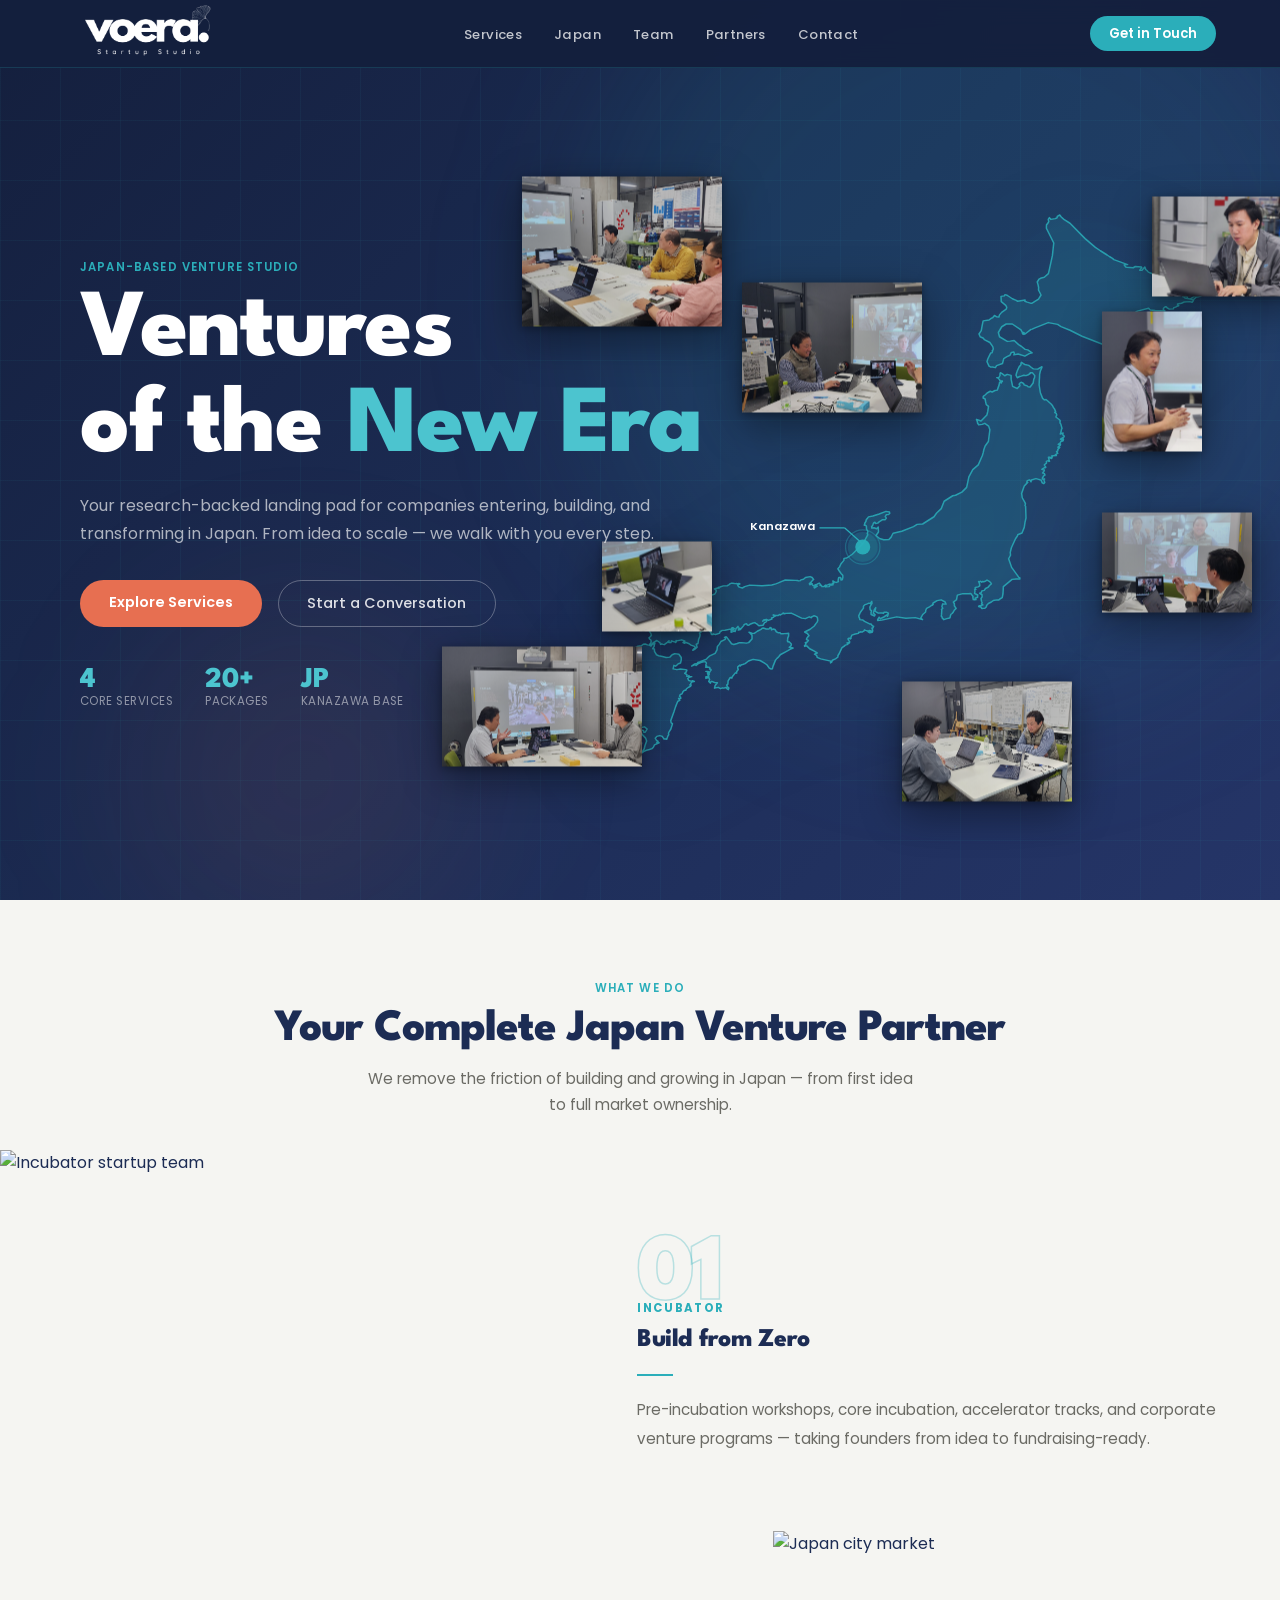
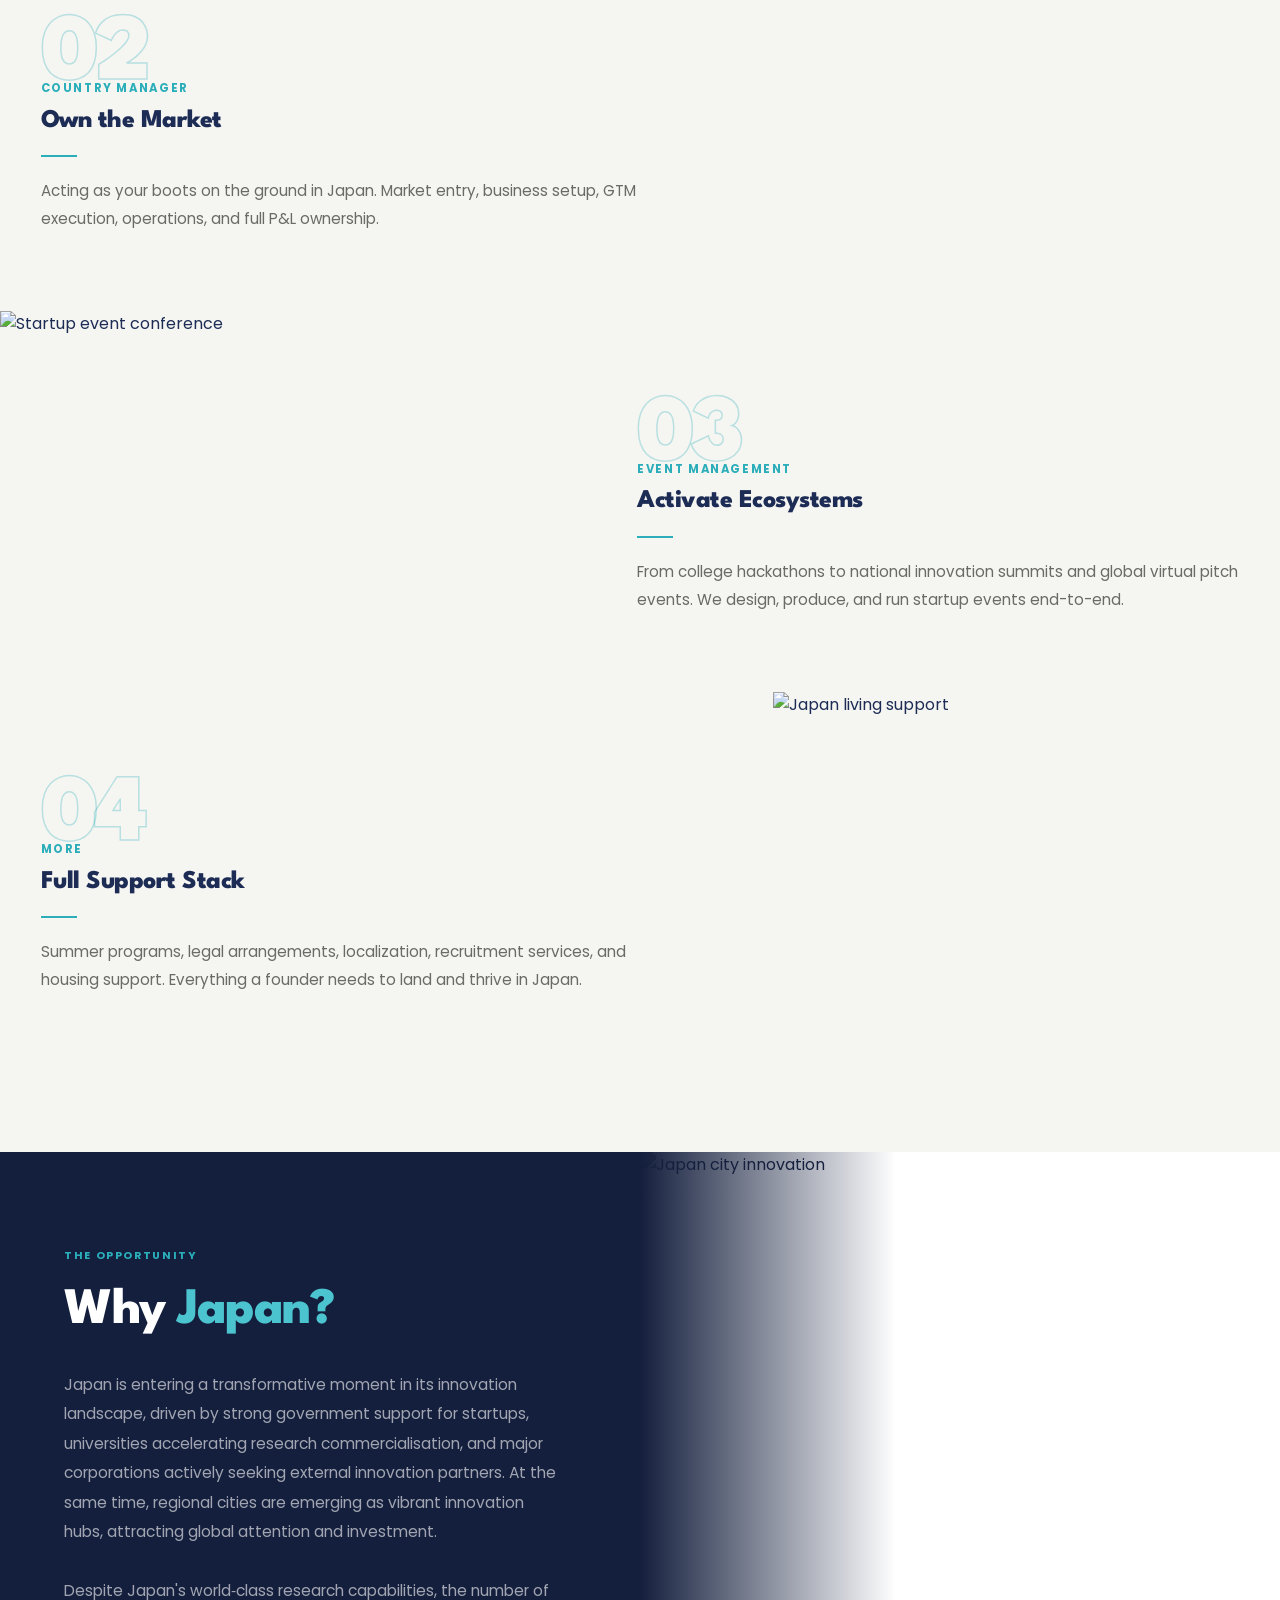
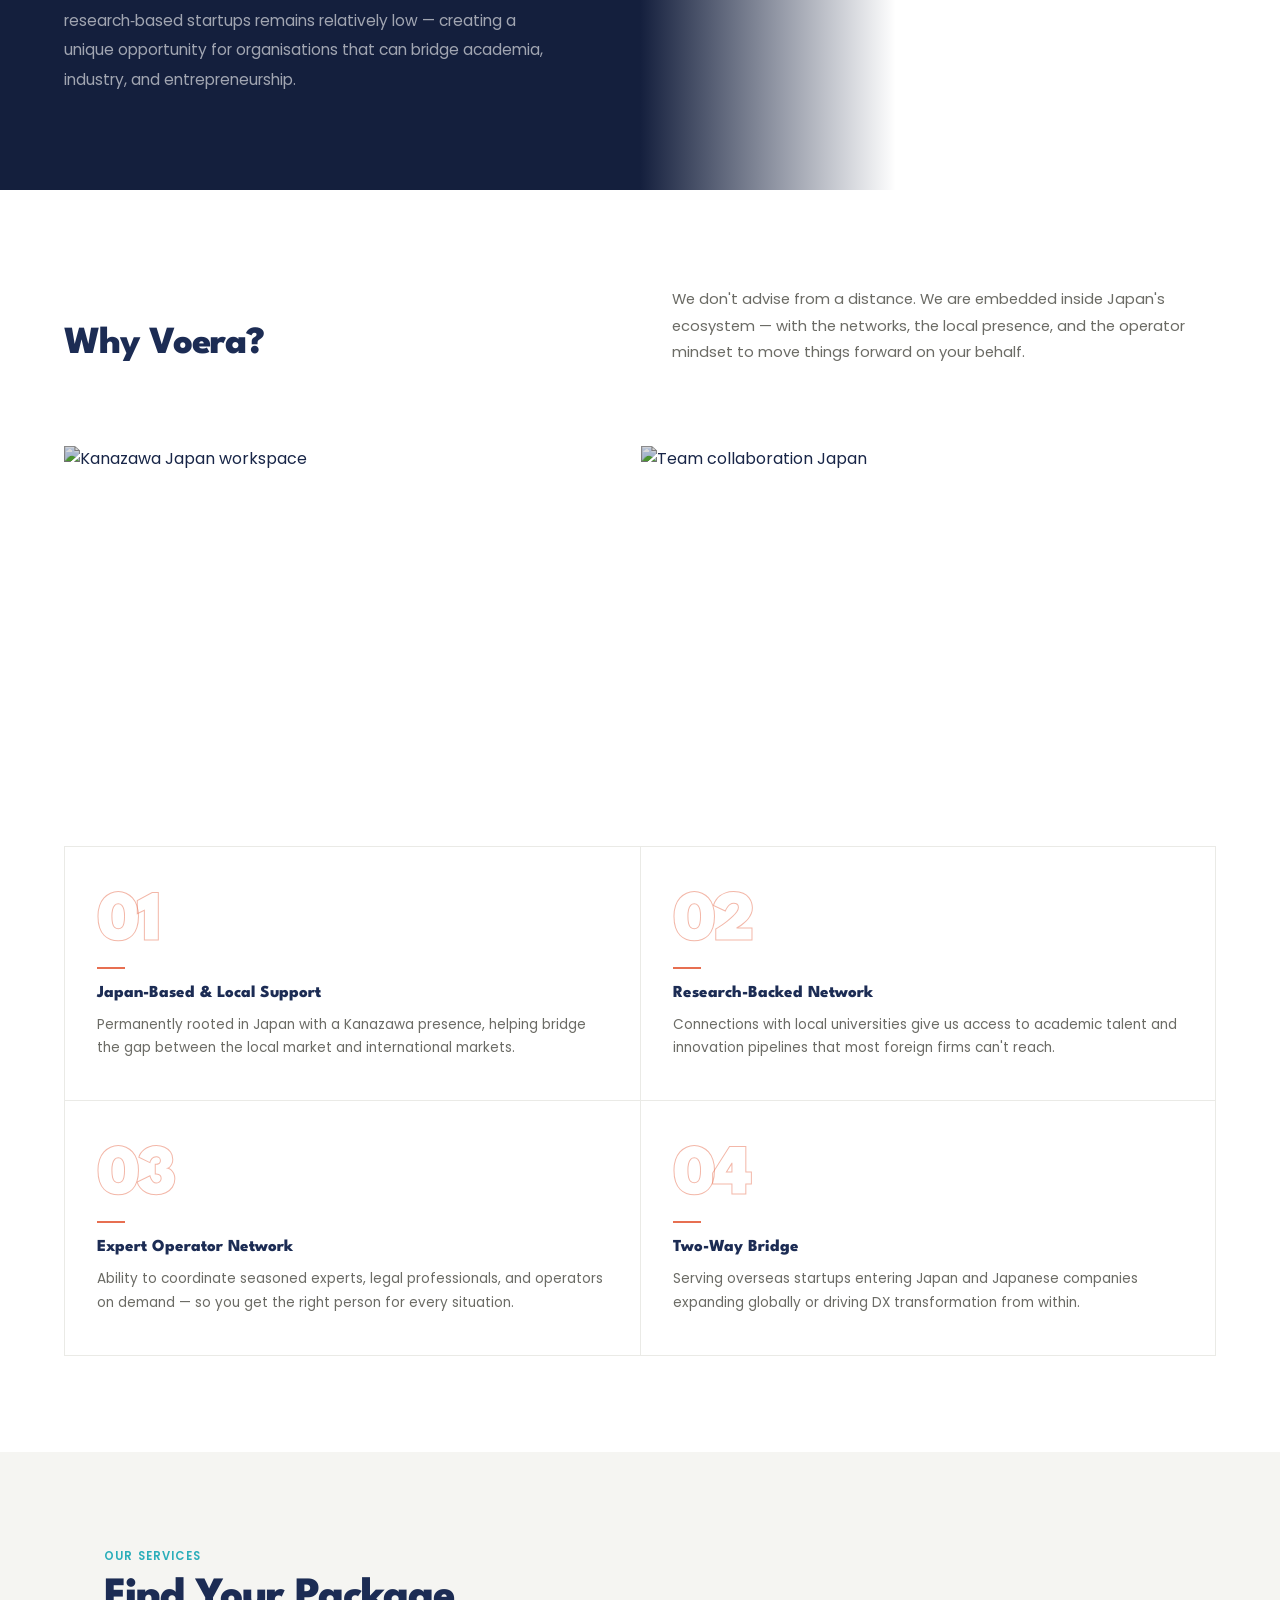
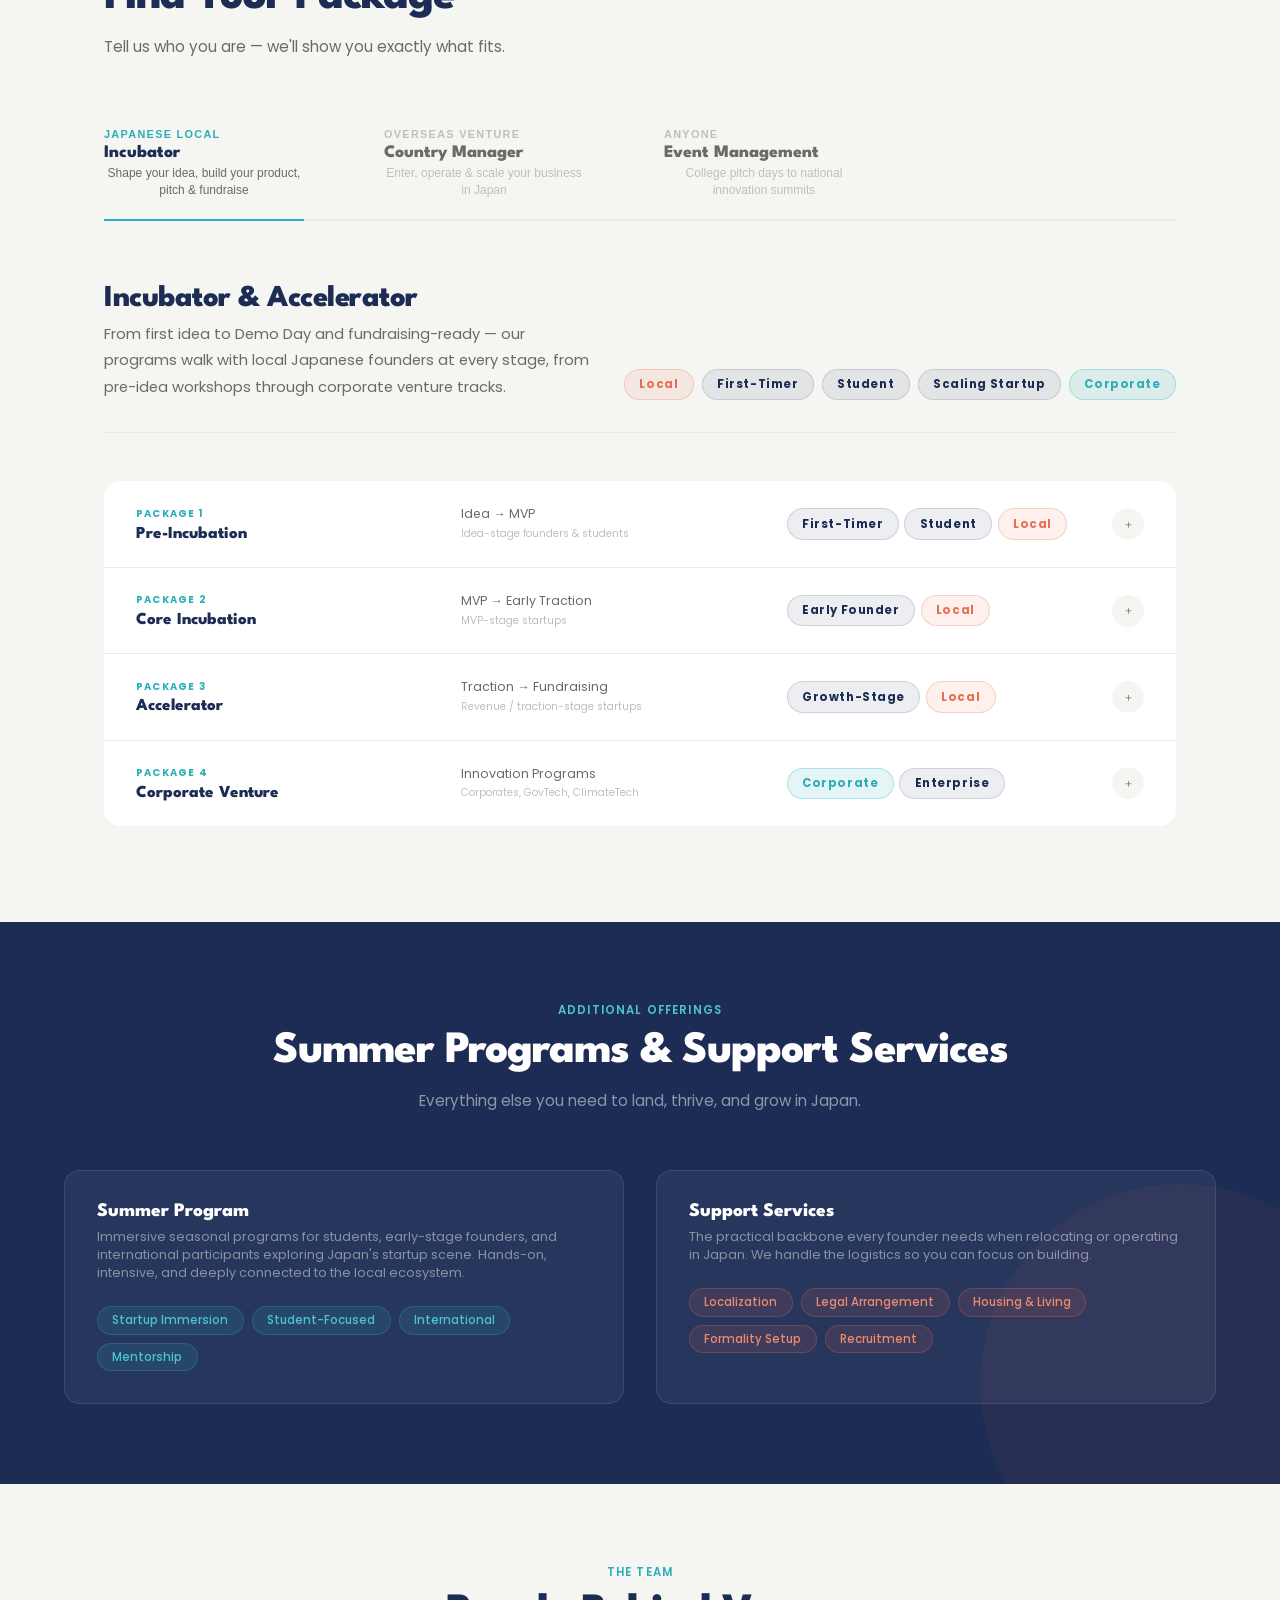
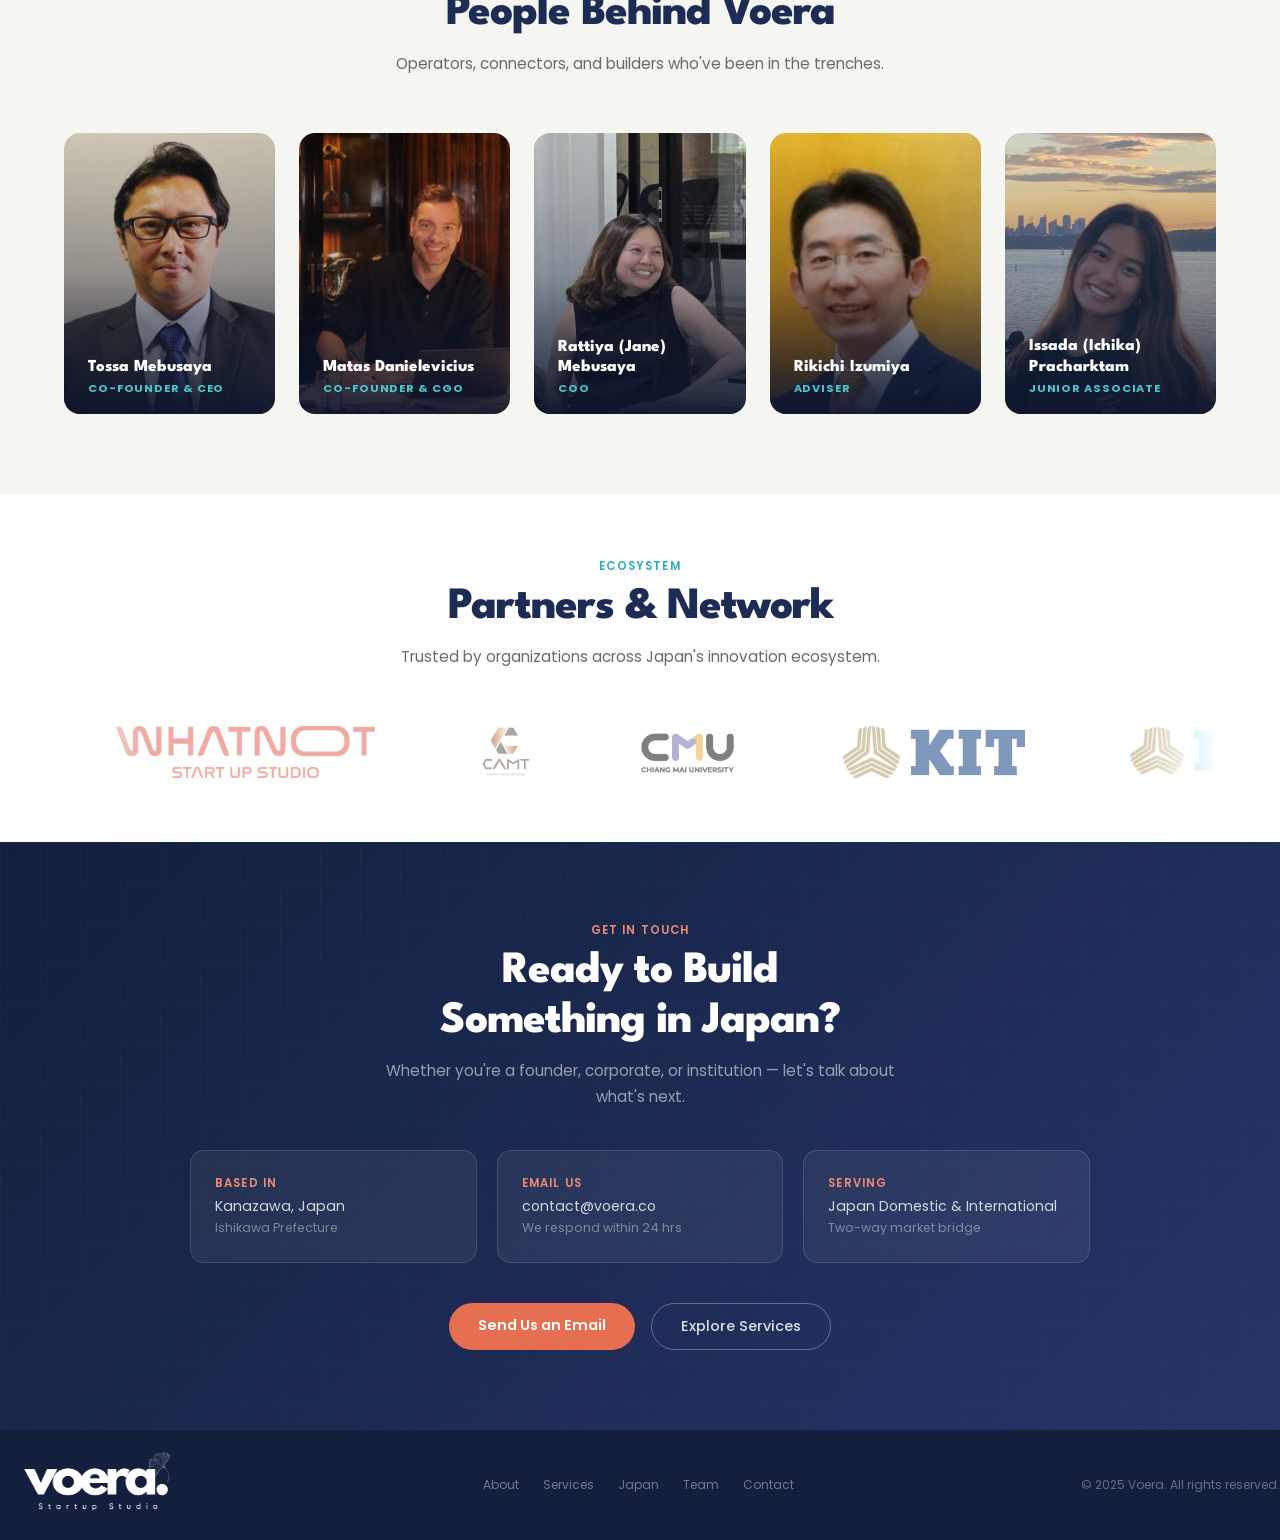
==== commit 21bf888e: "Fix design and add pics" ====
--- a/index.html
+++ b/index.html
@@ -34,6 +34,7 @@
   <div class="hero-blob hero-blob-2"></div>
   <div class="hero-inner">
     <div class="hero-content">
+      
       <div class="section-tag">Japan-Based Venture Studio</div>
       <h1 class="hero-title">Ventures<br>of the <em>New Era</em></h1>
       <p class="hero-sub">Your research-backed landing pad for companies entering, building, and transforming in Japan. From idea to scale — we walk with you every step.</p>
@@ -78,63 +79,115 @@
           <line x1="190" y1="265" x2="210" y2="265" stroke="var(--teal)" stroke-width="1"/>
           <text x="160" y="267" text-anchor="middle" font-family="Poppins,sans-serif" font-size="9" fill="var(--white)" font-weight="600">Kanazawa</text>
         </svg>
-        <!-- Floating badge cards -->
-        <div class="map-badge map-badge-tl">
-          <div class="map-badge-label">Incubator</div>
-          <div class="map-badge-sub">Idea → Scale</div>
-        </div>
-        <div class="map-badge map-badge-tr">
-          <div class="map-badge-label">Country Manager</div>
-          <div class="map-badge-sub">Market Entry</div>
-        </div>
-        <div class="map-badge map-badge-bl">
-          <div class="map-badge-label">Events Manager</div>
-          <div class="map-badge-sub">College → Global</div>
-        </div>
-        <div class="map-badge map-badge-br">
-          <div class="map-badge-label">Summer Programs + More</div>
-          <div class="map-badge-sub">Support services</div>
-        </div>
-      </div>
-    </div>
+        <!-- Floating parallax images -->
+         <div class="float-img float-img-7" data-parallax="0.06">
+          <img src="image/computer.jpg" alt="Startup team working6"/>
+          <div class="float-img-overlay"></div>
+        </div>
+        <div class="float-img float-img-1" data-parallax="0.05">
+          <img src="image/image1.jpg" alt="Startup team working1"/>
+          <div class="float-img-overlay"></div>
+        </div>
+        <div class="float-img float-img-2" data-parallax="0.20">
+          <img src="image/image2.jpg" alt="Startup team working2"/>
+          <div class="float-img-overlay"></div>
+        </div>
+        <div class="float-img float-img-3" data-parallax="-0.10">
+          <img src="image/image3.jpg" alt="Startup team working3"/>
+          <div class="float-img-overlay"></div>
+        </div>
+        
+        <div class="float-img float-img-4" data-parallax="-0.40">
+          <img src="image/image4.jpg" alt="Startup team working4"/>
+          <div class="float-img-overlay"></div>
+        </div>
+        <div class="float-img float-img-5" data-parallax="-0.15">
+          <img src="image/image5.jpg" alt="Startup team working5"/>
+          <div class="float-img-overlay"></div>
+        </div>
+        <div class="float-img float-img-6" data-parallax="0.02">
+          <img src="image/image7.jpg" alt="Startup team working8"/>
+          <div class="float-img-overlay"></div>
+        </div>
+        
+        <div class="float-img float-img-8" data-parallax="0.30">
+          <img src="image/stay2.jpg" alt="Startup team working7"/>
+          <div class="float-img-overlay"></div>
+        </div>
+        
+      </div>
+      </div>
+    </div>
+  </div>
 </section>
 
-<!-- PILLARS -->
-<section class="pillars" id="about">
+<!-- WHAT WE DO -->
+<section class="services-rows" id="about">
   <div class="section-header">
     <div class="section-tag">What We Do</div>
-    <h2 class="section-title">Your Complete Japan<br>Venture Partner</h2>
+    <h2 class="section-title">Your Complete Japan Venture Partner</h2>
     <p class="section-sub">We remove the friction of building and growing in Japan — from first idea to full market ownership.</p>
   </div>
-  <div class="pillars-grid" style="max-width:1200px;margin:0 auto;">
-    <div class="pillar-card">
-      <div class="pillar-icon">🚀</div>
-      <div class="pillar-num">01 · Incubator</div>
-      <div class="pillar-title">Build from Zero</div>
-      <p class="pillar-desc">Pre-incubation workshops, core incubation, accelerator tracks, and corporate venture programs — taking founders from idea to fundraising-ready.</p>
-    </div>
-    <div class="pillar-card">
-      <div class="pillar-icon">🗾</div>
-      <div class="pillar-num">02 · Country Manager</div>
-      <div class="pillar-title">Own the Market</div>
-      <p class="pillar-desc">Acting as your boots on the ground in Japan. Market entry, business setup, GTM execution, operations, and full P&L ownership — all modular.</p>
-    </div>
-    <div class="pillar-card">
-      <div class="pillar-icon">🎯</div>
-      <div class="pillar-num">03 · Event Management</div>
-      <div class="pillar-title">Activate Ecosystems</div>
-      <p class="pillar-desc">College hackathons to national innovation summits and global virtual pitch events — we design, produce, and run startup events end-to-end.</p>
-    </div>
-    <div class="pillar-card">
-      <div class="pillar-icon">☀️</div>
-      <div class="pillar-num">04 · More</div>
-      <div class="pillar-title">Full Support Stack</div>
-      <p class="pillar-desc">Summer programs, legal arrangements, localization, recruitment services, and housing support. Everything a founder needs to land and thrive in Japan.</p>
-    </div>
-  </div>
+ 
+  <!-- 01 Incubator -->
+  <div class="srow">
+    <div class="srow-img">
+      <img src="https://images.unsplash.com/photo-1522071820081-009f0129c71c?w=800&q=80" alt="Incubator startup team"/>
+    </div>
+    <div class="srow-text">
+      <span class="srow-num">01</span>
+      <span class="srow-service">Incubator</span>
+      <h3 class="srow-title">Build from Zero</h3>
+      <div class="srow-divider"></div>
+      <p class="srow-desc">Pre-incubation workshops, core incubation, accelerator tracks, and corporate venture programs — taking founders from idea to fundraising-ready.</p>
+    </div>
+  </div>
+ 
+   <!-- 02 Country Manager -->
+  <div class="srow reverse">
+    <div class="srow-img">
+      <img src="image/japanmarket.jpg" alt="Japan city market"/>
+    </div>
+    <div class="srow-text">
+      <span class="srow-num">02</span>
+      <span class="srow-service">Country Manager</span>
+      <h3 class="srow-title">Own the Market</h3>
+      <div class="srow-divider"></div>
+      <p class="srow-desc">Acting as your boots on the ground in Japan. Market entry, business setup, GTM execution, operations, and full P&L ownership.</p>
+    </div>
+  </div>
+ <!--https://images.unsplash.com/photo-1540959733332-eab4deabeeaf?w=800&q=80*/-->
+  <!-- 03 Event Management -->
+  <div class="srow">
+    <div class="srow-img">
+      <img src="https://images.unsplash.com/photo-1540575467063-178a50c2df87?w=800&q=80" alt="Startup event conference"/>
+    </div>
+    <div class="srow-text">
+      <span class="srow-num">03</span>
+      <span class="srow-service">Event Management</span>
+      <h3 class="srow-title">Activate Ecosystems</h3>
+      <div class="srow-divider"></div>
+      <p class="srow-desc">From college hackathons to national innovation summits and global virtual pitch events. We design, produce, and run startup events end-to-end.</p>
+    </div>
+  </div>
+ 
+  <!-- 04 More -->
+  <div class="srow reverse">
+    <div class="srow-img">
+      <img src="https://images.unsplash.com/photo-1528360983277-13d401cdc186?w=800&q=80" alt="Japan living support"/>
+    </div>
+    <div class="srow-text">
+      <span class="srow-num">04</span>
+      <span class="srow-service">More</span>
+      <h3 class="srow-title">Full Support Stack</h3>
+      <div class="srow-divider"></div>
+      <p class="srow-desc">Summer programs, legal arrangements, localization, recruitment services, and housing support. Everything a founder needs to land and thrive in Japan.</p>
+    </div>
+  </div>
+ 
 </section>
 
-<!-- JOURNEY / ARCHITECTURE -->
+<!-- JOURNEY / ARCHITECTURE
 <section class="journey">
   <div class="journey-inner">
     <div class="section-header">
@@ -169,370 +222,708 @@
       </div>
     </div>
   </div>
+</section> -->
+
+
+<!-- JAPAN CONTEXT -->
+<section class="japan-ctx" id="japan">
+ 
+  <!-- Part 1: Why Japan? -->
+  <div class="japan-why">
+    <div class="japan-why-text">
+      <div class="japan-why-tag">The Opportunity</div>
+      <h2 class="japan-why-title">Why <em>Japan?</em></h2>
+      <p class="japan-why-body">Japan is entering a transformative moment in its innovation landscape, driven by strong government support for startups, universities accelerating research commercialisation, and major corporations actively seeking external innovation partners. At the same time, regional cities are emerging as vibrant innovation hubs, attracting global attention and investment.<br><br>Despite Japan's world‑class research capabilities, the number of research‑based startups remains relatively low — creating a unique opportunity for organisations that can bridge academia, industry, and entrepreneurship.</p>
+    </div>
+    <div class="japan-why-img">
+      <img src="https://images.unsplash.com/photo-1540959733332-eab4deabeeaf?w=1200&q=80" alt="Japan city innovation"/>
+      <div class="japan-why-img-overlay"></div>
+    </div>
+  </div>
+ 
+  <!-- Part 2: Why Voera? -->
+  <div class="japan-voera">
+    <div class="japan-voera-inner">
+ 
+      <div class="japan-voera-header">
+        <div class="japan-voera-header-title">Why Voera?</div>
+        <p class="japan-voera-header-sub">We don't advise from a distance. We are embedded inside Japan's ecosystem — with the networks, the local presence, and the operator mindset to move things forward on your behalf.</p>
+      </div>
+ 
+      <!-- Two images side by side -->
+      <div class="japan-voera-img-row">
+        <img src="https://images.unsplash.com/photo-1497366216548-37526070297c?w=800&q=80" alt="Kanazawa Japan workspace"/>
+        <img src="https://images.unsplash.com/photo-1551434678-e076c223a692?w=800&q=80" alt="Team collaboration Japan"/>
+      </div>
+ 
+      <!-- 4 advantages grid -->
+      <div class="japan-adv-grid">
+        <div class="japan-adv-item">
+          <span class="japan-adv-num">01</span>
+          <div class="japan-adv-line"></div>
+          <div class="japan-adv-title">Japan-Based &amp; Local Support</div>
+          <p class="japan-adv-desc">Permanently rooted in Japan with a Kanazawa presence, helping bridge the gap between the local market and international markets.</p>
+        </div>
+        <div class="japan-adv-item">
+          <span class="japan-adv-num">02</span>
+          <div class="japan-adv-line"></div>
+          <div class="japan-adv-title">Research-Backed Network</div>
+          <p class="japan-adv-desc">Connections with local universities give us access to academic talent and innovation pipelines that most foreign firms can't reach.</p>
+        </div>
+        <div class="japan-adv-item">
+          <span class="japan-adv-num">03</span>
+          <div class="japan-adv-line"></div>
+          <div class="japan-adv-title">Expert Operator Network</div>
+          <p class="japan-adv-desc">Ability to coordinate seasoned experts, legal professionals, and operators on demand — so you get the right person for every situation.</p>
+        </div>
+        <div class="japan-adv-item">
+          <span class="japan-adv-num">04</span>
+          <div class="japan-adv-line"></div>
+          <div class="japan-adv-title">Two-Way Bridge</div>
+          <p class="japan-adv-desc">Serving overseas startups entering Japan and Japanese companies expanding globally or driving DX transformation from within.</p>
+        </div>
+      </div>
+ 
+    </div>
+  </div>
+ 
 </section>
 
 <!-- SERVICES DEEP DIVE -->
 <section class="services" id="services">
   <div class="services-inner">
-    <div class="section-header" style="text-align:left;">
+    <div class="section-header" style="text-align:left;margin-bottom:3rem;">
       <div class="section-tag">Our Services</div>
-      <h2 class="section-title">Everything You Need to Win in Japan</h2>
-      <p class="section-sub" style="margin-left:0;">Explore each service area and find the package that fits exactly where you are.</p>
-    </div>
-    <div class="services-tabs">
-      <button class="stab active" onclick="showPanel('incubator',this)">Incubator</button>
-      <button class="stab" onclick="showPanel('country',this)">Country Manager</button>
-      <button class="stab" onclick="showPanel('events',this)">Events</button>
-    </div>
-
-    <!-- INCUBATOR PANEL -->
+      <h2 class="section-title">Find Your Package</h2>
+      <p class="section-sub" style="margin-left:0;">Tell us who you are — we'll show you exactly what fits.</p>
+    </div>
+ 
+    <!-- Audience selector tabs -->
+    <div class="audience-tabs">
+      <button class="atab active" onclick="showPanel('incubator',this)">
+        <span class="atab-who">Japanese Local</span>
+        <span class="atab-label">Incubator</span>
+        <span class="atab-desc">Shape your idea, build your product, pitch & fundraise</span>
+      </button>
+      <button class="atab" onclick="showPanel('country',this)">
+        <span class="atab-who">Overseas Venture</span>
+        <span class="atab-label">Country Manager</span>
+        <span class="atab-desc">Enter, operate &amp; scale your business in Japan</span>
+      </button>
+      <button class="atab" onclick="showPanel('events',this)">
+        <span class="atab-who">Anyone</span>
+        <span class="atab-label">Event Management</span>
+        <span class="atab-desc">College pitch days to national innovation summits</span>
+      </button>
+    </div>
+ 
+    <!-- ── INCUBATOR PANEL ── -->
     <div class="service-panel active" id="panel-incubator">
-      <div class="service-intro">
-        <div class="service-intro-text">
-          <h2>Incubator & Accelerator</h2>
-          <p>From the first spark of an idea to raising your Series A — our incubation programs are built for founders at every stage. We partner with students, first-time entrepreneurs, MVPs, and scaling startups. Corporates can also run internal innovation programs through our corporate venture track.</p>
-        </div>
-        <div class="service-visual-box">
-          <h4>Who This Is For</h4>
-          <ul>
-            <li>Idea-stage founders & students</li>
-            <li>First-time entrepreneurs</li>
-            <li>MVP-stage startups</li>
-            <li>Revenue / traction-stage teams</li>
-            <li>Corporates, GovTech, ClimateTech, HealthTech</li>
-          </ul>
-        </div>
-      </div>
-      <div class="packages-grid">
-        <div class="pkg-card">
-          <div class="pkg-card-accent" style="background:var(--teal);"></div>
-          <div class="pkg-tier">Package 1</div>
-          <div class="pkg-name">Pre-Incubation</div>
-          <div class="pkg-target">Idea → MVP · Idea-stage founders & students</div>
-          <div class="pkg-duration">6–8 Weeks</div>
-          <ul class="pkg-list">
-            <li>Ideation & problem validation</li>
-            <li>Customer discovery workshops</li>
-            <li>Business model design</li>
-            <li>Mentor office hours</li>
-            <li>Pitch fundamentals</li>
-          </ul>
-        </div>
-        <div class="pkg-card">
-          <div class="pkg-card-accent" style="background:var(--teal);"></div>
-          <div class="pkg-tier">Package 2</div>
-          <div class="pkg-name">Core Incubation</div>
-          <div class="pkg-target">MVP → Early Traction · MVP-stage startups</div>
-          <div class="pkg-duration">3–6 Months</div>
-          <ul class="pkg-list">
-            <li>Product & MVP refinement</li>
-            <li>Dedicated mentors & coaches</li>
-            <li>Market entry & GTM strategy</li>
-            <li>Legal, finance & compliance basics</li>
-            <li>Demo Day participation</li>
-          </ul>
-        </div>
-        <div class="pkg-card">
-          <div class="pkg-card-accent" style="background:var(--coral);"></div>
-          <div class="pkg-tier">Package 3</div>
-          <div class="pkg-name">Accelerator</div>
-          <div class="pkg-target">Traction → Fundraising · Revenue-stage startups</div>
-          <div class="pkg-duration">3–4 Months</div>
-          <ul class="pkg-list">
-            <li>Growth strategy & metrics</li>
-            <li>Sales & partnerships</li>
-            <li>Fundraising readiness</li>
-            <li>Investor introductions</li>
-            <li>Demo Day & roadshows</li>
-          </ul>
-        </div>
-        <div class="pkg-card">
-          <div class="pkg-card-accent" style="background:var(--coral);"></div>
-          <div class="pkg-tier">Package 4</div>
-          <div class="pkg-name">Corporate Venture</div>
-          <div class="pkg-target">Custom · Corporates, GovTech, ClimateTech</div>
-          <div class="pkg-duration">Custom 3–6 Months</div>
-          <ul class="pkg-list">
-            <li>Challenge definition & startup sourcing</li>
-            <li>Pilot program management</li>
-            <li>Corporate mentor engagement</li>
-            <li>Innovation reporting</li>
-            <li>Demo / showcase event</li>
-          </ul>
-        </div>
-      </div>
-    </div>
-
-    <!-- COUNTRY MANAGER PANEL -->
+      <div class="spanel-head">
+        <div>
+          <div class="spanel-title">Incubator &amp; Accelerator</div>
+          <p class="spanel-desc">From first idea to Demo Day and fundraising-ready — our programs walk with local Japanese founders at every stage, from pre-idea workshops through corporate venture tracks.</p>
+        </div>
+        <div class="spanel-audience-badges">
+          <span class="aud-badge local">Local</span>
+          <span class="aud-badge beginner">First-Timer</span>
+          <span class="aud-badge beginner">Student</span>
+          <span class="aud-badge veteran">Scaling Startup</span>
+          <span class="aud-badge overseas">Corporate</span>
+        </div>
+      </div>
+      <div class="pkg-list-wrap">
+ 
+        <div class="pkg-row" id="pkgrow-i1">
+          <div class="pkg-row-left">
+            <div class="pkg-row-tier">Package 1</div>
+            <div class="pkg-row-name">Pre-Incubation</div>
+          </div>
+          <div class="pkg-row-stage">Idea → MVP<br><small style="color:var(--gray-mid);">Idea-stage founders &amp; students</small></div>
+          <div class="pkg-row-for">
+            <span class="aud-badge beginner">First-Timer</span>
+            <span class="aud-badge beginner">Student</span>
+            <span class="aud-badge local">Local</span>
+          </div>
+          <button class="pkg-row-expand" onclick="toggleDrawer('drawer-i1','pkgrow-i1')">＋</button>
+        </div>
+        <div class="pkg-drawer" id="drawer-i1">
+          <div>
+            <div class="pkg-drawer-title">What's Included</div>
+            <ul>
+              <li>Ideation &amp; problem validation</li>
+              <li>Customer discovery workshops</li>
+              <li>Business model design</li>
+              <li>Mentor office hours</li>
+              <li>Pitch fundamentals</li>
+            </ul>
+          </div>
+          <div>
+            <div class="pkg-drawer-title">Deliverables</div>
+            <ul>
+              <li>Validated problem statement</li>
+              <li>Lean canvas / business model</li>
+              <li>Early pitch deck</li>
+            </ul>
+            <div class="pkg-drawer-title">Duration</div>
+            <ul><li>6–8 Weeks</li></ul>
+          </div>
+        </div>
+ 
+        <div class="pkg-row" id="pkgrow-i2">
+          <div class="pkg-row-left">
+            <div class="pkg-row-tier">Package 2</div>
+            <div class="pkg-row-name">Core Incubation</div>
+          </div>
+          <div class="pkg-row-stage">MVP → Early Traction<br><small style="color:var(--gray-mid);">MVP-stage startups</small></div>
+          <div class="pkg-row-for">
+            <span class="aud-badge beginner">Early Founder</span>
+            <span class="aud-badge local">Local</span>
+          </div>
+          <button class="pkg-row-expand" onclick="toggleDrawer('drawer-i2','pkgrow-i2')">＋</button>
+        </div>
+        <div class="pkg-drawer" id="drawer-i2">
+          <div>
+            <div class="pkg-drawer-title">What's Included</div>
+            <ul>
+              <li>Product &amp; MVP refinement</li>
+              <li>Dedicated mentors &amp; coaches</li>
+              <li>Market entry &amp; GTM strategy</li>
+              <li>Legal, finance &amp; compliance basics</li>
+              <li>Demo Day participation</li>
+            </ul>
+          </div>
+          <div>
+            <div class="pkg-drawer-title">Deliverables</div>
+            <ul>
+              <li>MVP launched or improved</li>
+              <li>GTM plan</li>
+              <li>Investor-ready pitch deck</li>
+            </ul>
+            <div class="pkg-drawer-title">Duration</div>
+            <ul><li>3–6 Months</li></ul>
+          </div>
+        </div>
+ 
+        <div class="pkg-row" id="pkgrow-i3">
+          <div class="pkg-row-left">
+            <div class="pkg-row-tier">Package 3</div>
+            <div class="pkg-row-name">Accelerator</div>
+          </div>
+          <div class="pkg-row-stage">Traction → Fundraising<br><small style="color:var(--gray-mid);">Revenue / traction-stage startups</small></div>
+          <div class="pkg-row-for">
+            <span class="aud-badge veteran">Growth-Stage</span>
+            <span class="aud-badge local">Local</span>
+          </div>
+          <button class="pkg-row-expand" onclick="toggleDrawer('drawer-i3','pkgrow-i3')">＋</button>
+        </div>
+        <div class="pkg-drawer" id="drawer-i3">
+          <div>
+            <div class="pkg-drawer-title">What's Included</div>
+            <ul>
+              <li>Growth strategy &amp; metrics</li>
+              <li>Sales &amp; partnerships</li>
+              <li>Fundraising readiness</li>
+              <li>Investor introductions</li>
+              <li>Demo Day &amp; roadshows</li>
+            </ul>
+          </div>
+          <div>
+            <div class="pkg-drawer-title">Deliverables</div>
+            <ul>
+              <li>Growth metrics dashboard</li>
+              <li>Fundraising data room</li>
+              <li>Investor meetings secured</li>
+            </ul>
+            <div class="pkg-drawer-title">Duration</div>
+            <ul><li>3–4 Months</li></ul>
+          </div>
+        </div>
+ 
+        <div class="pkg-row" id="pkgrow-i4">
+          <div class="pkg-row-left">
+            <div class="pkg-row-tier">Package 4</div>
+            <div class="pkg-row-name">Corporate Venture</div>
+          </div>
+          <div class="pkg-row-stage">Innovation Programs<br><small style="color:var(--gray-mid);">Corporates, GovTech, ClimateTech</small></div>
+          <div class="pkg-row-for">
+            <span class="aud-badge overseas">Corporate</span>
+            <span class="aud-badge veteran">Enterprise</span>
+          </div>
+          <button class="pkg-row-expand" onclick="toggleDrawer('drawer-i4','pkgrow-i4')">＋</button>
+        </div>
+        <div class="pkg-drawer" id="drawer-i4">
+          <div>
+            <div class="pkg-drawer-title">What's Included</div>
+            <ul>
+              <li>Challenge definition &amp; startup sourcing</li>
+              <li>Pilot program management</li>
+              <li>Corporate mentor engagement</li>
+              <li>Innovation reporting</li>
+              <li>Demo / showcase event</li>
+            </ul>
+          </div>
+          <div>
+            <div class="pkg-drawer-title">Deliverables</div>
+            <ul>
+              <li>Pilot-ready startups</li>
+              <li>Corporate innovation report</li>
+              <li>Demo &amp; showcase event</li>
+            </ul>
+            <div class="pkg-drawer-title">Duration</div>
+            <ul><li>Custom 3–6 Months</li></ul>
+          </div>
+        </div>
+ 
+      </div>
+    </div>
+ 
+    <!-- ── COUNTRY MANAGER PANEL ── -->
     <div class="service-panel" id="panel-country">
-      <div class="service-intro">
-        <div class="service-intro-text">
-          <h2>Country Manager Service</h2>
-          <p>We become your local arm in Japan. Whether you need to test the market, set up legally, run day-to-day operations, or own the full P&L from a distance — Voera offers a modular suite of country management services that grow with you.</p>
-        </div>
-        <div class="service-visual-box">
-          <h4>Who This Is For</h4>
-          <ul>
-            <li>Early expansion & market testing</li>
-            <li>Startups ready to legally operate</li>
-            <li>Startups launching sales & partnerships</li>
-            <li>Startups without local leadership</li>
-            <li>Startups raising local or regional capital</li>
-            <li>B2B, GovTech, regulated industries</li>
-            <li>Founders staying remote</li>
-          </ul>
-        </div>
-      </div>
-      <div class="packages-grid">
-        <div class="pkg-card">
-          <div class="pkg-card-accent" style="background:var(--teal);"></div>
-          <div class="pkg-tier">Package 1</div>
-          <div class="pkg-name">Market Entry Starter</div>
-          <div class="pkg-target">Early expansion · Market testing · Soft landing</div>
-          <ul class="pkg-list">
-            <li>Market research & competitor analysis</li>
-            <li>Local regulatory overview</li>
-            <li>Partner & ecosystem mapping</li>
-            <li>Customer discovery support</li>
-            <li>30–60–90 day market plan</li>
-          </ul>
-        </div>
-        <div class="pkg-card">
-          <div class="pkg-card-accent" style="background:var(--teal);"></div>
-          <div class="pkg-tier">Package 2</div>
-          <div class="pkg-name">Business Setup & Compliance</div>
-          <div class="pkg-target">Startups ready to legally operate in-country</div>
-          <ul class="pkg-list">
-            <li>Entity setup coordination</li>
-            <li>Bank account & tax registration</li>
-            <li>Contract localization</li>
-            <li>Employment & payroll setup</li>
-            <li>IP & trademark guidance</li>
-          </ul>
-        </div>
-        <div class="pkg-card">
-          <div class="pkg-card-accent" style="background:var(--teal);"></div>
-          <div class="pkg-tier">Package 3</div>
-          <div class="pkg-name">Go-To-Market Execution</div>
-          <div class="pkg-target">Startups launching sales & partnerships</div>
-          <ul class="pkg-list">
-            <li>Local GTM strategy execution</li>
-            <li>Sales pipeline building</li>
-            <li>Channel & partnership development</li>
-            <li>Pricing & localization support</li>
-            <li>Monthly GTM performance reports</li>
-          </ul>
-        </div>
-        <div class="pkg-card">
-          <div class="pkg-card-accent" style="background:var(--coral);"></div>
-          <div class="pkg-tier">Package 4</div>
-          <div class="pkg-name">Operational Management</div>
-          <div class="pkg-target">Startups without local leadership</div>
-          <ul class="pkg-list">
-            <li>Acting Country Manager representation</li>
-            <li>Day-to-day operations oversight</li>
-            <li>Vendor & partner management</li>
-            <li>Hiring & team coordination</li>
-            <li>Monthly reporting to HQ / founders</li>
-          </ul>
-        </div>
-        <div class="pkg-card">
-          <div class="pkg-card-accent" style="background:var(--coral);"></div>
-          <div class="pkg-tier">Package 5</div>
-          <div class="pkg-name">Growth & Scaling</div>
-          <div class="pkg-target">Startups gaining traction and scaling</div>
-          <ul class="pkg-list">
-            <li>Revenue scaling strategy</li>
-            <li>Strategic partnerships & enterprise sales</li>
-            <li>Government & enterprise program access</li>
-            <li>Fundraising & investor introductions</li>
-            <li>Quarterly growth reviews</li>
-          </ul>
-        </div>
-        <div class="pkg-card">
-          <div class="pkg-card-accent" style="background:var(--coral);"></div>
-          <div class="pkg-tier">Package 6</div>
-          <div class="pkg-name">Fundraising & IR</div>
-          <div class="pkg-target">Startups raising local or regional capital</div>
-          <ul class="pkg-list">
-            <li>Investor landscape mapping</li>
-            <li>Pitch localization & narrative support</li>
-            <li>Investor meetings coordination</li>
-            <li>Government grant facilitation</li>
-            <li>Due diligence support</li>
-          </ul>
-        </div>
-        <div class="pkg-card">
-          <div class="pkg-card-accent" style="background:var(--navy);"></div>
-          <div class="pkg-tier">Package 7</div>
-          <div class="pkg-name">Corporate & Gov Engagement</div>
-          <div class="pkg-target">B2B, GovTech, and regulated industries</div>
-          <ul class="pkg-list">
-            <li>Corporate partnership outreach</li>
-            <li>Government & regulator engagement</li>
-            <li>Pilot program facilitation</li>
-            <li>Public–private partnership support</li>
-          </ul>
-        </div>
-        <div class="pkg-card" style="border:1.5px solid var(--navy);">
-          <div class="pkg-card-accent" style="background:var(--navy);"></div>
-          <div class="pkg-tier" style="color:var(--coral);">Package 8 · PREMIUM</div>
-          <div class="pkg-name">Full Market Ownership</div>
-          <div class="pkg-target">Strategic expansion · Founders staying remote</div>
-          <ul class="pkg-list">
-            <li>End-to-end country ownership</li>
-            <li>P&L responsibility</li>
-            <li>Local hiring & leadership development</li>
-            <li>Compliance, operations, and growth</li>
-            <li>Board-level reporting</li>
-          </ul>
-        </div>
-      </div>
-    </div>
-
-    <!-- EVENTS PANEL -->
+      <div class="spanel-head">
+        <div>
+          <div class="spanel-title">Country Manager</div>
+          <p class="spanel-desc">We become your local arm in Japan — from exploring the market to owning the full P&L remotely. Eight modular packages, pick exactly what you need.</p>
+        </div>
+        <div class="spanel-audience-badges">
+          <span class="aud-badge overseas">Overseas</span>
+          <span class="aud-badge beginner">First Entry</span>
+          <span class="aud-badge veteran">Scaling</span>
+          <span class="aud-badge veteran">Remote Founder</span>
+        </div>
+      </div>
+      <div class="pkg-list-wrap">
+ 
+        <div class="pkg-row" id="pkgrow-c1">
+          <div class="pkg-row-left">
+            <div class="pkg-row-tier">Package 1</div>
+            <div class="pkg-row-name">Market Entry Starter</div>
+          </div>
+          <div class="pkg-row-stage">Explore → Validate<br><small style="color:var(--gray-mid);">Early expansion &amp; soft landing</small></div>
+          <div class="pkg-row-for">
+            <span class="aud-badge overseas">Overseas</span>
+            <span class="aud-badge beginner">First Entry</span>
+          </div>
+          <button class="pkg-row-expand" onclick="toggleDrawer('drawer-c1','pkgrow-c1')">＋</button>
+        </div>
+        <div class="pkg-drawer" id="drawer-c1">
+          <div>
+            <div class="pkg-drawer-title">What's Included</div>
+            <ul>
+              <li>Market research &amp; competitor analysis</li>
+              <li>Local regulatory overview</li>
+              <li>Partner &amp; ecosystem mapping</li>
+              <li>Customer discovery support</li>
+              <li>Localised go-to-market guidance</li>
+            </ul>
+          </div>
+          <div>
+            <div class="pkg-drawer-title">Deliverables</div>
+            <ul>
+              <li>Market entry report</li>
+              <li>Regulatory checklist</li>
+              <li>30–60–90 day market plan</li>
+            </ul>
+          </div>
+        </div>
+ 
+        <div class="pkg-row" id="pkgrow-c2">
+          <div class="pkg-row-left">
+            <div class="pkg-row-tier">Package 2</div>
+            <div class="pkg-row-name">Business Setup &amp; Compliance</div>
+          </div>
+          <div class="pkg-row-stage">Legal → Operational<br><small style="color:var(--gray-mid);">Startups ready to legally operate</small></div>
+          <div class="pkg-row-for">
+            <span class="aud-badge overseas">Overseas</span>
+            <span class="aud-badge beginner">First Entry</span>
+          </div>
+          <button class="pkg-row-expand" onclick="toggleDrawer('drawer-c2','pkgrow-c2')">＋</button>
+        </div>
+        <div class="pkg-drawer" id="drawer-c2">
+          <div>
+            <div class="pkg-drawer-title">What's Included</div>
+            <ul>
+              <li>Entity setup coordination</li>
+              <li>Bank account &amp; tax registration</li>
+              <li>Contract localisation</li>
+              <li>Employment &amp; payroll setup</li>
+              <li>IP &amp; trademark guidance</li>
+            </ul>
+          </div>
+          <div>
+            <div class="pkg-drawer-title">Deliverables</div>
+            <ul>
+              <li>Legal entity live</li>
+              <li>Compliance documentation pack</li>
+              <li>Local vendor &amp; service provider list</li>
+            </ul>
+          </div>
+        </div>
+ 
+        <div class="pkg-row" id="pkgrow-c3">
+          <div class="pkg-row-left">
+            <div class="pkg-row-tier">Package 3</div>
+            <div class="pkg-row-name">Go-To-Market Execution</div>
+          </div>
+          <div class="pkg-row-stage">Launch → Pipeline<br><small style="color:var(--gray-mid);">Startups launching sales &amp; partnerships</small></div>
+          <div class="pkg-row-for">
+            <span class="aud-badge overseas">Overseas</span>
+            <span class="aud-badge veteran">Launching</span>
+          </div>
+          <button class="pkg-row-expand" onclick="toggleDrawer('drawer-c3','pkgrow-c3')">＋</button>
+        </div>
+        <div class="pkg-drawer" id="drawer-c3">
+          <div>
+            <div class="pkg-drawer-title">What's Included</div>
+            <ul>
+              <li>Local GTM strategy execution</li>
+              <li>Sales pipeline building</li>
+              <li>Channel &amp; partnership development</li>
+              <li>Pricing &amp; localisation support</li>
+              <li>Lead generation coordination</li>
+            </ul>
+          </div>
+          <div>
+            <div class="pkg-drawer-title">Deliverables</div>
+            <ul>
+              <li>Active sales pipeline</li>
+              <li>Local partnerships (signed MOUs)</li>
+              <li>Monthly GTM performance reports</li>
+            </ul>
+          </div>
+        </div>
+ 
+        <div class="pkg-row" id="pkgrow-c4">
+          <div class="pkg-row-left">
+            <div class="pkg-row-tier">Package 4</div>
+            <div class="pkg-row-name">Operational Management</div>
+          </div>
+          <div class="pkg-row-stage">Represent → Run<br><small style="color:var(--gray-mid);">Startups without local leadership</small></div>
+          <div class="pkg-row-for">
+            <span class="aud-badge overseas">Overseas</span>
+            <span class="aud-badge veteran">Remote Founder</span>
+          </div>
+          <button class="pkg-row-expand" onclick="toggleDrawer('drawer-c4','pkgrow-c4')">＋</button>
+        </div>
+        <div class="pkg-drawer" id="drawer-c4">
+          <div>
+            <div class="pkg-drawer-title">What's Included</div>
+            <ul>
+              <li>Acting Country Manager representation</li>
+              <li>Day-to-day operations oversight</li>
+              <li>Vendor &amp; partner management</li>
+              <li>Hiring &amp; team coordination</li>
+              <li>Reporting to HQ / founders</li>
+            </ul>
+          </div>
+          <div>
+            <div class="pkg-drawer-title">Deliverables</div>
+            <ul>
+              <li>Monthly operational reports</li>
+              <li>Local team performance tracking</li>
+              <li>Budget &amp; cost control reports</li>
+            </ul>
+          </div>
+        </div>
+ 
+        <div class="pkg-row" id="pkgrow-c5">
+          <div class="pkg-row-left">
+            <div class="pkg-row-tier">Package 5</div>
+            <div class="pkg-row-name">Growth &amp; Scaling</div>
+          </div>
+          <div class="pkg-row-stage">Traction → Expansion<br><small style="color:var(--gray-mid);">Startups gaining traction</small></div>
+          <div class="pkg-row-for">
+            <span class="aud-badge overseas">Overseas</span>
+            <span class="aud-badge veteran">Scaling</span>
+          </div>
+          <button class="pkg-row-expand" onclick="toggleDrawer('drawer-c5','pkgrow-c5')">＋</button>
+        </div>
+        <div class="pkg-drawer" id="drawer-c5">
+          <div>
+            <div class="pkg-drawer-title">What's Included</div>
+            <ul>
+              <li>Revenue scaling strategy</li>
+              <li>Strategic partnerships &amp; enterprise sales</li>
+              <li>Government &amp; enterprise program access</li>
+              <li>Channel expansion</li>
+              <li>Fundraising &amp; investor introductions</li>
+            </ul>
+          </div>
+          <div>
+            <div class="pkg-drawer-title">Deliverables</div>
+            <ul>
+              <li>Growth roadmap</li>
+              <li>Strategic partner deals</li>
+              <li>Quarterly growth reviews</li>
+            </ul>
+          </div>
+        </div>
+ 
+        <div class="pkg-row" id="pkgrow-c6">
+          <div class="pkg-row-left">
+            <div class="pkg-row-tier">Package 6</div>
+            <div class="pkg-row-name">Fundraising &amp; IR</div>
+          </div>
+          <div class="pkg-row-stage">Raise → Close<br><small style="color:var(--gray-mid);">Startups raising local capital</small></div>
+          <div class="pkg-row-for">
+            <span class="aud-badge overseas">Overseas</span>
+            <span class="aud-badge veteran">Fundraising</span>
+          </div>
+          <button class="pkg-row-expand" onclick="toggleDrawer('drawer-c6','pkgrow-c6')">＋</button>
+        </div>
+        <div class="pkg-drawer" id="drawer-c6">
+          <div>
+            <div class="pkg-drawer-title">What's Included</div>
+            <ul>
+              <li>Investor landscape mapping</li>
+              <li>Pitch localisation &amp; narrative support</li>
+              <li>Investor meetings coordination</li>
+              <li>Government grant facilitation</li>
+              <li>Due diligence support</li>
+            </ul>
+          </div>
+          <div>
+            <div class="pkg-drawer-title">Deliverables</div>
+            <ul>
+              <li>Investor shortlist</li>
+              <li>Pitch deck localisation</li>
+              <li>Fundraising tracker</li>
+            </ul>
+          </div>
+        </div>
+ 
+        <div class="pkg-row" id="pkgrow-c7">
+          <div class="pkg-row-left">
+            <div class="pkg-row-tier">Package 7</div>
+            <div class="pkg-row-name">Corporate &amp; Gov Engagement</div>
+          </div>
+          <div class="pkg-row-stage">Pilot → Partnership<br><small style="color:var(--gray-mid);">B2B, GovTech, regulated industries</small></div>
+          <div class="pkg-row-for">
+            <span class="aud-badge overseas">Overseas</span>
+            <span class="aud-badge veteran">B2B / Gov</span>
+          </div>
+          <button class="pkg-row-expand" onclick="toggleDrawer('drawer-c7','pkgrow-c7')">＋</button>
+        </div>
+        <div class="pkg-drawer" id="drawer-c7">
+          <div>
+            <div class="pkg-drawer-title">What's Included</div>
+            <ul>
+              <li>Corporate partnership outreach</li>
+              <li>Government &amp; regulator engagement</li>
+              <li>Pilot program facilitation</li>
+              <li>Public–private partnership support</li>
+            </ul>
+          </div>
+          <div>
+            <div class="pkg-drawer-title">Deliverables</div>
+            <ul>
+              <li>Signed pilots / LOIs</li>
+              <li>Corporate engagement roadmap</li>
+              <li>Stakeholder reports</li>
+            </ul>
+          </div>
+        </div>
+ 
+        <div class="pkg-row" id="pkgrow-c8" style="background:rgba(28,44,84,0.02);border-left:3px solid var(--coral);">
+          <div class="pkg-row-left">
+            <div class="pkg-row-tier" style="color:var(--coral);">Package 8 · Premium</div>
+            <div class="pkg-row-name">Full Market Ownership</div>
+          </div>
+          <div class="pkg-row-stage">Own → Scale Remotely<br><small style="color:var(--gray-mid);">Founders staying remote</small></div>
+          <div class="pkg-row-for">
+            <span class="aud-badge overseas">Overseas</span>
+            <span class="aud-badge veteran">Remote Founder</span>
+          </div>
+          <button class="pkg-row-expand" onclick="toggleDrawer('drawer-c8','pkgrow-c8')">＋</button>
+        </div>
+        <div class="pkg-drawer" id="drawer-c8">
+          <div>
+            <div class="pkg-drawer-title">What's Included</div>
+            <ul>
+              <li>End-to-end country ownership</li>
+              <li>P&amp;L responsibility</li>
+              <li>Local hiring &amp; leadership development</li>
+              <li>Compliance, operations &amp; growth</li>
+              <li>Board-level reporting</li>
+            </ul>
+          </div>
+          <div>
+            <div class="pkg-drawer-title">Deliverables</div>
+            <ul>
+              <li>Fully operational country unit</li>
+              <li>Local P&amp;L reports</li>
+              <li>Quarterly board updates</li>
+            </ul>
+          </div>
+        </div>
+ 
+      </div>
+    </div>
+ 
+    <!-- ── EVENTS PANEL ── -->
     <div class="service-panel" id="panel-events">
-      <div class="service-intro">
-        <div class="service-intro-text">
-          <h2>Event Management</h2>
-          <p>We design and run startup events that energize ecosystems — from on-campus hackathons to national innovation summits. Our team handles every detail: concept, logistics, speakers, sponsors, and on-ground operations so your event creates real impact.</p>
-        </div>
-        <div class="service-visual-box">
-          <h4>Event Formats We Run</h4>
-          <ul>
-            <li>Ideathons & hackathons</li>
-            <li>Startup pitch days & summits</li>
-            <li>Demo Days & investor meetups</li>
-            <li>National innovation expos</li>
-            <li>Virtual & hybrid events globally</li>
-          </ul>
-        </div>
-      </div>
-      <div class="packages-grid">
-        <div class="pkg-card">
-          <div class="pkg-card-accent" style="background:var(--teal);"></div>
-          <div class="pkg-tier">Package 1</div>
-          <div class="pkg-name">College-Level Events</div>
-          <div class="pkg-target">Colleges, universities, student founders</div>
-          <div class="pkg-duration">1–3 Days</div>
-          <ul class="pkg-list">
-            <li>Ideathons, hackathons, pitch days</li>
-            <li>Student startup outreach & registrations</li>
-            <li>Mentor & judge onboarding</li>
-            <li>Workshop & speaker coordination</li>
-            <li>End-to-end event operations</li>
-          </ul>
-        </div>
-        <div class="pkg-card">
-          <div class="pkg-card-accent" style="background:var(--teal);"></div>
-          <div class="pkg-tier">Package 2</div>
-          <div class="pkg-name">Regional Ecosystem Events</div>
-          <div class="pkg-target">City / state ecosystems, regional accelerators</div>
-          <div class="pkg-duration">1–2 Days</div>
-          <ul class="pkg-list">
-            <li>Startup summits & investor meetups</li>
-            <li>Investor, mentor & partner engagement</li>
-            <li>Sponsorship acquisition support</li>
-            <li>Media & PR coordination</li>
-            <li>Investor & partner engagement report</li>
-          </ul>
-        </div>
-        <div class="pkg-card">
-          <div class="pkg-card-accent" style="background:var(--coral);"></div>
-          <div class="pkg-tier">Package 3</div>
-          <div class="pkg-name">National-Scale Events</div>
-          <div class="pkg-target">Government bodies, corporates, national ecosystems</div>
-          <div class="pkg-duration">2–4 Days</div>
-          <ul class="pkg-list">
-            <li>National-level strategy & positioning</li>
-            <li>Large-scale sponsorship sales</li>
-            <li>High-profile speaker & VIP management</li>
-            <li>Media partnerships & PR</li>
-            <li>Government / corporate impact report</li>
-          </ul>
-        </div>
-        <div class="pkg-card">
-          <div class="pkg-card-accent" style="background:var(--navy);"></div>
-          <div class="pkg-tier">Package 4</div>
-          <div class="pkg-name">Hybrid / Virtual Events</div>
-          <div class="pkg-target">Global or remote participation</div>
-          <div class="pkg-duration">1–3 Days</div>
-          <ul class="pkg-list">
-            <li>Virtual platform setup & management</li>
-            <li>Global startup & mentor onboarding</li>
-            <li>Live streaming & recordings</li>
-            <li>Online networking facilitation</li>
-            <li>Engagement analytics & reporting</li>
-          </ul>
-        </div>
-      </div>
-    </div>
+      <div class="spanel-head">
+        <div>
+          <div class="spanel-title">Event Management</div>
+          <p class="spanel-desc">End-to-end event design and execution — from on-campus hackathons to national innovation summits and fully virtual global pitch events.</p>
+        </div>
+        <div class="spanel-audience-badges">
+          <span class="aud-badge local">Local</span>
+          <span class="aud-badge overseas">Overseas</span>
+          <span class="aud-badge organiser">Organiser</span>
+          <span class="aud-badge beginner">Student</span>
+          <span class="aud-badge veteran">Corporate / Gov</span>
+        </div>
+      </div>
+      <div class="pkg-list-wrap">
+ 
+        <div class="pkg-row" id="pkgrow-e1">
+          <div class="pkg-row-left">
+            <div class="pkg-row-tier">Package 1</div>
+            <div class="pkg-row-name">College-Level Events</div>
+          </div>
+          <div class="pkg-row-stage">Hackathons · Pitch Days · Bootcamps<br><small style="color:var(--gray-mid);">Colleges, universities, student founders</small></div>
+          <div class="pkg-row-for">
+            <span class="aud-badge beginner">Student</span>
+            <span class="aud-badge local">Local</span>
+          </div>
+          <button class="pkg-row-expand" onclick="toggleDrawer('drawer-e1','pkgrow-e1')">＋</button>
+        </div>
+        <div class="pkg-drawer" id="drawer-e1">
+          <div>
+            <div class="pkg-drawer-title">What's Included</div>
+            <ul>
+              <li>Event concept &amp; theme design</li>
+              <li>Student startup outreach &amp; registrations</li>
+              <li>Mentor &amp; judge onboarding</li>
+              <li>Workshop &amp; speaker coordination</li>
+              <li>On-ground event operations</li>
+            </ul>
+          </div>
+          <div>
+            <div class="pkg-drawer-title">Deliverables</div>
+            <ul>
+              <li>End-to-end event execution</li>
+              <li>Participant &amp; startup database</li>
+              <li>Event report &amp; impact summary</li>
+            </ul>
+            <div class="pkg-drawer-title">Duration</div>
+            <ul><li>1–3 Days</li></ul>
+          </div>
+        </div>
+ 
+        <div class="pkg-row" id="pkgrow-e2">
+          <div class="pkg-row-left">
+            <div class="pkg-row-tier">Package 2</div>
+            <div class="pkg-row-name">Regional Ecosystem Events</div>
+          </div>
+          <div class="pkg-row-stage">Summits · Demo Days · Investor Meetups<br><small style="color:var(--gray-mid);">City / state ecosystems, regional accelerators</small></div>
+          <div class="pkg-row-for">
+            <span class="aud-badge organiser">Organiser</span>
+            <span class="aud-badge local">Regional</span>
+          </div>
+          <button class="pkg-row-expand" onclick="toggleDrawer('drawer-e2','pkgrow-e2')">＋</button>
+        </div>
+        <div class="pkg-drawer" id="drawer-e2">
+          <div>
+            <div class="pkg-drawer-title">What's Included</div>
+            <ul>
+              <li>Event strategy &amp; ecosystem alignment</li>
+              <li>Startup sourcing &amp; curation</li>
+              <li>Investor, mentor &amp; partner engagement</li>
+              <li>Sponsorship acquisition support</li>
+              <li>Media &amp; PR coordination</li>
+            </ul>
+          </div>
+          <div>
+            <div class="pkg-drawer-title">Deliverables</div>
+            <ul>
+              <li>Curated startup showcase</li>
+              <li>Investor &amp; partner engagement report</li>
+              <li>Media coverage &amp; metrics</li>
+            </ul>
+            <div class="pkg-drawer-title">Duration</div>
+            <ul><li>1–2 Days</li></ul>
+          </div>
+        </div>
+ 
+        <div class="pkg-row" id="pkgrow-e3">
+          <div class="pkg-row-left">
+            <div class="pkg-row-tier">Package 3</div>
+            <div class="pkg-row-name">National-Scale Events</div>
+          </div>
+          <div class="pkg-row-stage">Flagship Summits · Innovation Expos<br><small style="color:var(--gray-mid);">Government bodies, corporates, national ecosystems</small></div>
+          <div class="pkg-row-for">
+            <span class="aud-badge veteran">Corporate / Gov</span>
+            <span class="aud-badge overseas">National</span>
+          </div>
+          <button class="pkg-row-expand" onclick="toggleDrawer('drawer-e3','pkgrow-e3')">＋</button>
+        </div>
+        <div class="pkg-drawer" id="drawer-e3">
+          <div>
+            <div class="pkg-drawer-title">What's Included</div>
+            <ul>
+              <li>National-level event strategy &amp; positioning</li>
+              <li>Large-scale sponsorship sales</li>
+              <li>High-profile speaker &amp; VIP management</li>
+              <li>Media partnerships &amp; PR</li>
+              <li>Post-event ecosystem reporting</li>
+            </ul>
+          </div>
+          <div>
+            <div class="pkg-drawer-title">Deliverables</div>
+            <ul>
+              <li>Flagship startup showcase</li>
+              <li>Government / corporate impact report</li>
+              <li>National media visibility</li>
+            </ul>
+            <div class="pkg-drawer-title">Duration</div>
+            <ul><li>2–4 Days</li></ul>
+          </div>
+        </div>
+ 
+        <div class="pkg-row" id="pkgrow-e4">
+          <div class="pkg-row-left">
+            <div class="pkg-row-tier">Package 4</div>
+            <div class="pkg-row-name">Hybrid / Virtual Events</div>
+          </div>
+          <div class="pkg-row-stage">Virtual Demo Days · Online Hackathons<br><small style="color:var(--gray-mid);">Global or remote participation</small></div>
+          <div class="pkg-row-for">
+            <span class="aud-badge organiser">Organiser</span>
+            <span class="aud-badge overseas">Global</span>
+          </div>
+          <button class="pkg-row-expand" onclick="toggleDrawer('drawer-e4','pkgrow-e4')">＋</button>
+        </div>
+        <div class="pkg-drawer" id="drawer-e4">
+          <div>
+            <div class="pkg-drawer-title">What's Included</div>
+            <ul>
+              <li>Virtual platform setup &amp; management</li>
+              <li>Global startup &amp; mentor onboarding</li>
+              <li>Live streaming &amp; recordings</li>
+              <li>Online networking facilitation</li>
+              <li>Data &amp; analytics reporting</li>
+            </ul>
+          </div>
+          <div>
+            <div class="pkg-drawer-title">Deliverables</div>
+            <ul>
+              <li>Recorded sessions</li>
+              <li>Engagement analytics</li>
+              <li>Global participant database</li>
+            </ul>
+            <div class="pkg-drawer-title">Duration</div>
+            <ul><li>1–3 Days</li></ul>
+          </div>
+        </div>
+ 
+      </div>
+    </div>
+ 
   </div>
 </section>
 
-<!-- JAPAN CONTEXT -->
-<section class="japan-ctx" id="japan">
-  <div class="japan-inner">
-    <div>
-      <div class="section-tag">Japan Advantage</div>
-      <h2 class="section-title">Why Japan?<br>Why Voera?</h2>
-      <p class="section-sub" style="margin-left:0;margin-top:0.75rem;">Japan is one of the world's most rewarding markets — but only for those who know how to navigate it.</p>
-      <div class="japan-cols">
-        <div class="jcol">
-          <h4>Market Friction</h4>
-          <ul>
-            <li>Language & cultural barriers</li>
-            <li>Relationship-based sales cycles</li>
-            <li>Local trust & credibility requirements</li>
-            <li>Slow but structured decision-making</li>
-          </ul>
-        </div>
-        <div class="jcol">
-          <h4>What Clients Need</h4>
-          <ul>
-            <li>Reliable local representation</li>
-            <li>Partner & customer access</li>
-            <li>Product & comms localization</li>
-            <li>Ongoing coordination inside Japan</li>
-          </ul>
-        </div>
-      </div>
-    </div>
-    <div>
-      <h3 style="font-family:var(--font-display);font-size:1.1rem;font-weight:800;color:var(--navy);margin-bottom:1.25rem;letter-spacing:-0.3px;">The Voera Advantage</h3>
-      <div class="japan-adv">
-        <div class="japan-adv-item">
-          <div class="pillar-num">01</div>
-          <div>
-            <div class="japan-adv-title">Japan-Based Venture Studio</div>
-            <p class="japan-adv-desc">Permanently rooted in Japan with a Kanazawa presence — not a remote advisory firm.</p>
-          </div>
-        </div>
-        <div class="japan-adv-item">
-          <div class="pillar-num">02</div>
-          <div>
-            <div class="japan-adv-title">Research-Backed Network</div>
-            <p class="japan-adv-desc">KIT / ICT research connections give us access to academic talent and innovation pipelines.</p>
-          </div>
-        </div>
-        <div class="japan-adv-item">
-          <div class="pillar-num">03</div>
-          <div>
-            <div class="japan-adv-title">Expert Operator Network</div>
-            <p class="japan-adv-desc">Ability to coordinate seasoned experts, legal professionals, and operators on demand.</p>
-          </div>
-        </div>
-        <div class="japan-adv-item">
-          <div class="pillar-num">04</div>
-          <div>
-            <div class="japan-adv-title">Two-Way Bridge</div>
-            <p class="japan-adv-desc">Serving overseas startups entering Japan and Japanese companies expanding globally or driving DX.</p>
-          </div>
-        </div>
-      </div>
-    </div>
-  </div>
-</section>
+
 
 <!-- SUMMER + OTHERS -->
 <section class="extras">
@@ -578,41 +969,75 @@
       <p class="section-sub">Operators, connectors, and builders who've been in the trenches.</p>
     </div>
     <div class="team-grid">
-      <!-- Example team member — duplicate and update as needed -->
+      <!-- Team card — replace src with actual photo -->
       <div class="team-card">
-        <div class="team-avatar">VN</div>
-        <div class="team-name">Voera Name</div>
-        <div class="team-role">Founder & CEO</div>
-        <p class="team-bio">Venture builder and Japan ecosystem connector with experience across incubation, market entry, and corporate innovation programs.</p>
-        <a href="https://linkedin.com" target="_blank" class="team-linkedin">
-          <svg viewBox="0 0 24 24" fill="currentColor"><path d="M16 8a6 6 0 0 1 6 6v7h-4v-7a2 2 0 0 0-2-2 2 2 0 0 0-2 2v7h-4v-7a6 6 0 0 1 6-6zM2 9h4v12H2z"/><circle cx="4" cy="4" r="2"/></svg>
-          LinkedIn
-        </a>
-      </div>
+        <img src="team/Tossa.png" alt="Co-Founder & CEO"/>
+        <div class="team-overlay"></div>
+        <div class="team-info">
+          <div class="team-name">Tossa Mebusaya</div>
+          <div class="team-role">Co-Founder & CEO</div>
+          <p class="team-bio">Venture builder and Japan ecosystem connector with experience across incubation, market entry, and corporate innovation programs.</p>
+          <a href="https://linkedin.com" target="_blank" class="team-linkedin">
+            <svg viewBox="0 0 24 24" fill="currentColor"><path d="M16 8a6 6 0 0 1 6 6v7h-4v-7a2 2 0 0 0-2-2 2 2 0 0 0-2 2v7h-4v-7a6 6 0 0 1 6-6zM2 9h4v12H2z"/><circle cx="4" cy="4" r="2"/></svg>
+            LinkedIn
+          </a>
+        </div>
+      </div>
+ 
       <div class="team-card">
-        <div class="team-avatar" style="background:linear-gradient(135deg,var(--teal),var(--teal-light));">TM</div>
-        <div class="team-name">Team Member</div>
-        <div class="team-role">Head of Country Operations</div>
-        <p class="team-bio">Expert in Japan market entry with a track record of helping foreign startups establish and scale their local presence.</p>
-        <a href="https://linkedin.com" target="_blank" class="team-linkedin">
-          <svg viewBox="0 0 24 24" fill="currentColor"><path d="M16 8a6 6 0 0 1 6 6v7h-4v-7a2 2 0 0 0-2-2 2 2 0 0 0-2 2v7h-4v-7a6 6 0 0 1 6-6zM2 9h4v12H2z"/><circle cx="4" cy="4" r="2"/></svg>
-          LinkedIn
-        </a>
-      </div>
+        <img src="team/Matas.png" alt="Co-founder & CGO"/>
+        <div class="team-overlay"></div>
+        <div class="team-info">
+          <div class="team-name">Matas Danielevicius</div>
+          <div class="team-role">Co-founder & CGO</div>
+          <p class="team-bio">Expert in Japan market entry with a track record of helping foreign startups establish and scale their local presence.</p>
+          <a href="https://linkedin.com" target="_blank" class="team-linkedin">
+            <svg viewBox="0 0 24 24" fill="currentColor"><path d="M16 8a6 6 0 0 1 6 6v7h-4v-7a2 2 0 0 0-2-2 2 2 0 0 0-2 2v7h-4v-7a6 6 0 0 1 6-6zM2 9h4v12H2z"/><circle cx="4" cy="4" r="2"/></svg>
+            LinkedIn
+          </a>
+        </div>
+      </div>
+ 
       <div class="team-card">
-        <div class="team-avatar" style="background:linear-gradient(135deg,var(--coral),var(--coral-light));">TM</div>
-        <div class="team-name">Team Member</div>
-        <div class="team-role">Incubation Lead</div>
-        <p class="team-bio">Serial entrepreneur and mentor who has guided dozens of early-stage founders through validation, product development, and fundraising.</p>
-        <a href="https://linkedin.com" target="_blank" class="team-linkedin">
-          <svg viewBox="0 0 24 24" fill="currentColor"><path d="M16 8a6 6 0 0 1 6 6v7h-4v-7a2 2 0 0 0-2-2 2 2 0 0 0-2 2v7h-4v-7a6 6 0 0 1 6-6zM2 9h4v12H2z"/><circle cx="4" cy="4" r="2"/></svg>
-          LinkedIn
-        </a>
-      </div>
-      <div class="team-card team-add">
-        <div class="team-add-icon">+</div>
-        <div style="font-family:var(--font-display);font-weight:700;color:var(--gray-text);font-size:0.9rem;">Your Name Here</div>
-        <div style="font-size:0.75rem;color:var(--gray-mid);">Role · LinkedIn</div>
+        <img src="team/Jane.png" alt="COO"/>
+        <div class="team-overlay"></div>
+        <div class="team-info">
+          <div class="team-name">Rattiya (Jane) Mebusaya</div>
+          <div class="team-role">COO</div>
+          <p class="team-bio">Serial entrepreneur and mentor who has guided dozens of early-stage founders through validation, product development, and fundraising.</p>
+          <a href="https://linkedin.com" target="_blank" class="team-linkedin">
+            <svg viewBox="0 0 24 24" fill="currentColor"><path d="M16 8a6 6 0 0 1 6 6v7h-4v-7a2 2 0 0 0-2-2 2 2 0 0 0-2 2v7h-4v-7a6 6 0 0 1 6-6zM2 9h4v12H2z"/><circle cx="4" cy="4" r="2"/></svg>
+            LinkedIn
+          </a>
+        </div>
+      </div>
+
+      <div class="team-card">
+        <img src="team/Rikichi.png" alt="Adviser"/>
+        <div class="team-overlay"></div>
+        <div class="team-info">
+          <div class="team-name">Rikichi Izumiya</div>
+          <div class="team-role">Adviser</div>
+          <p class="team-bio">Serial entrepreneur and mentor who has guided dozens of early-stage founders through validation, product development, and fundraising.</p>
+          <a href="https://linkedin.com" target="_blank" class="team-linkedin">
+            <svg viewBox="0 0 24 24" fill="currentColor"><path d="M16 8a6 6 0 0 1 6 6v7h-4v-7a2 2 0 0 0-2-2 2 2 0 0 0-2 2v7h-4v-7a6 6 0 0 1 6-6zM2 9h4v12H2z"/><circle cx="4" cy="4" r="2"/></svg>
+            LinkedIn
+          </a>
+        </div>
+      </div>
+
+      <div class="team-card">
+        <img src="team/Ichika.jpg" alt="Junior Associate"/>
+        <div class="team-overlay"></div>
+        <div class="team-info">
+          <div class="team-name">Issada (Ichika) Pracharktam</div>
+          <div class="team-role">Junior Associate</div>
+          <p class="team-bio">Serial entrepreneur and mentor who has guided dozens of early-stage founders through validation, product development, and fundraising.</p>
+          <a href="https://linkedin.com" target="_blank" class="team-linkedin">
+            <svg viewBox="0 0 24 24" fill="currentColor"><path d="M16 8a6 6 0 0 1 6 6v7h-4v-7a2 2 0 0 0-2-2 2 2 0 0 0-2 2v7h-4v-7a6 6 0 0 1 6-6zM2 9h4v12H2z"/><circle cx="4" cy="4" r="2"/></svg>
+            LinkedIn
+          </a>
+        </div>
       </div>
     </div>
   </div>
@@ -701,15 +1126,76 @@
 <script>
 function showPanel(id, btn) {
   document.querySelectorAll('.service-panel').forEach(p => p.classList.remove('active'));
-  document.querySelectorAll('.stab').forEach(b => b.classList.remove('active'));
+  document.querySelectorAll('.atab').forEach(b => b.classList.remove('active'));
   document.getElementById('panel-' + id).classList.add('active');
   btn.classList.add('active');
 }
 
+function toggleDrawer(drawerId, rowId) {
+  const drawer = document.getElementById(drawerId);
+  const row = document.getElementById(rowId);
+  const btn = row.querySelector('.pkg-row-expand');
+  const isOpen = drawer.classList.contains('open');
+  // Close all other drawers first
+  document.querySelectorAll('.pkg-drawer.open').forEach(d => d.classList.remove('open'));
+  document.querySelectorAll('.pkg-row-expand').forEach(b => b.textContent = '＋');
+  if (!isOpen) {
+    drawer.classList.add('open');
+    btn.textContent = '－';
+  }
+}
 document.getElementById('burger').addEventListener('click', function() {
   const nl = document.getElementById('nav-links');
   nl.classList.toggle('open');
 });
+
+
+// Parallax scroll for floating images
+const floatImgs = document.querySelectorAll('.float-img[data-parallax]');
+let ticking = false;
+function applyParallax() {
+  const scrollY = window.scrollY;
+  floatImgs.forEach(el => {
+    const factor = parseFloat(el.dataset.parallax);
+    const rotate = el.style.transform.match(/rotate\(([^)]+)\)/);
+    const baseRotate = rotate ? rotate[1] : '0deg';
+    const translateY = scrollY * factor;
+    el.style.transform = `translateY(${translateY}px) rotate(${baseRotate})`;
+  });
+  ticking = false;
+}
+window.addEventListener('scroll', () => {
+  if (!ticking) {
+    requestAnimationFrame(applyParallax);
+    ticking = true;
+  }
+});
+
+ 
+// Fade-in-up for service rows
+const srowObserver = new IntersectionObserver((entries) => {
+  entries.forEach(e => {
+    if (e.isIntersecting) {
+      e.target.classList.add('visible');
+      e.target.querySelectorAll('.srow-img, .srow-text').forEach((child, i) => {
+        child.style.transitionDelay = `${i * 0.13}s`;
+        child.style.opacity = '1';
+        child.style.transform = 'translateY(0)';
+      });
+      srowObserver.unobserve(e.target);
+    }
+  });
+}, { threshold: 0.12 });
+ 
+document.querySelectorAll('.srow').forEach(row => {
+  row.querySelectorAll('.srow-img, .srow-text').forEach(child => {
+    child.style.opacity = '0';
+    child.style.transform = 'translateY(32px)';
+    child.style.transition = 'opacity 0.7s ease, transform 0.7s ease';
+  });
+  srowObserver.observe(row);
+});
+ 
 
 // Scroll reveal
 const observer = new IntersectionObserver((entries) => {
@@ -719,7 +1205,7 @@
       e.target.style.transform = 'translateY(0)';
     }
   });
-}, { threshold: 0.1 });
+}, { threshold: 0.12 });
 
 document.querySelectorAll('.pillar-card, .pkg-card, .journey-step, .team-card, .extra-card, .japan-adv-item').forEach(el => {
   el.style.opacity = '0';
--- a/vstyles.css
+++ b/vstyles.css
@@ -6,7 +6,7 @@
   --teal: #2baeba;
   --teal-light: #4cc4cf;
   --teal-dim: rgba(43,174,186,0.15);
-  --coral: #e76f51;
+  --coral: rgb(231, 111, 81);
   --coral-light: #ed8b72;
   --white: #ffffff;
   --off-white: #f5f5f2;
@@ -49,10 +49,10 @@
 .hero-title em{font-style:normal;color:var(--teal-light);}
 .hero-sub{font-size:1rem;line-height:1.75;color:rgba(255,255,255,0.65);margin-bottom:2rem;max-width:640px;}
 .hero-ctas{display:flex;gap:1rem;flex-wrap:wrap;}
-.btn-primary{display:inline-block;background:var(--teal);color:var(--white);padding:0.75rem 1.8rem;border-radius:50px;font-family:var(--font-body);font-size:0.9rem;font-weight:600;text-decoration:none;transition:all 0.2s;}
-.btn-primary:hover{background:var(--teal-light);transform:translateY(-2px);}
+.btn-primary{display:inline-block;background:var(--coral);color:var(--white);padding:0.75rem 1.8rem;border-radius:50px;font-family:var(--font-body);font-size:0.9rem;font-weight:600;text-decoration:none;transition:all 0.2s;}
+.btn-primary:hover{background:var(--coral-light);transform:translateY(-2px);}
 .btn-ghost{display:inline-block;border:1px solid rgba(255,255,255,0.3);color:rgba(255,255,255,0.85);padding:0.75rem 1.8rem;border-radius:50px;font-family:var(--font-body);font-size:0.9rem;font-weight:500;text-decoration:none;transition:all 0.2s;}
-.btn-ghost:hover{border-color:var(--teal);color:var(--teal-light);}
+.btn-ghost:hover{border-color:var(--coral);color:var(--coral-light);}
 .hero-stats{display:flex;gap:2rem;margin-top:2.5rem;}
 .hero-stat{text-align:left;}
 .hero-stat-num{font-family:var(--font-display);font-size:1.8rem;font-weight:800;color:var(--teal-light);}
@@ -65,36 +65,53 @@
 .map-badge-tr{top:50px;right:0;}
 .map-badge-bl{bottom:60px;left:0;}
 .map-badge-br{bottom:40px;right:20;}
-.map-badge-label{font-family:var(--font-display);font-size:1rem;font-weight:700;color:var(--coral-light);;margin-bottom:0.15rem;}
+.map-badge-label{font-family:var(--font-display);font-size:1rem;font-weight:700;color:var(--teal-light);;margin-bottom:0.15rem;}
 .map-badge-sub{font-size:0.68rem;color:rgba(255,255,255,0.45);line-height:1.4;}
 /* Dashed connector lines from badges to map center */
 .japan-map-container::before,.japan-map-container::after{display:none;}
- 
-
-/* PILLARS */
-.pillars{background:var(--white);padding:5rem 5%;}
+
+/* Floating parallax images around the map */
+.float-img{position:absolute;overflow:hidden;box-shadow:0 12px 40px rgba(0,0,0,0.4),0 2px 8px rgba(0,0,0,0.3);will-change:transform;transition:transform 0.08s linear;}
+.float-img img{width:100%;height:100%;object-fit:cover;display:block;}
+.float-img-1{width:200px;height:150px;top:-20px;left:-60px;}
+.float-img-2{width:150px;height:100px;top:0px;right:-80px;}
+.float-img-3{width:200px;height:120px;bottom:5px;left:-140px;}
+.float-img-4{width:170px;height:120px;bottom:-30px;right:150px;}
+.float-img-5{width:180px;height:130px;top:15%;left:160px;}
+.float-img-6{width:100px;height:140px;top:20%;right:20px;}
+.float-img-7{width:110px;height:90px;top:60%;left:20px;}
+.float-img-8{width:150px;height:100px;top:55%;right:-30px;}
+.float-img-overlay{position:absolute;inset:0;background:linear-gradient(135deg,rgba(28,44,84,0.25),transparent);border-radius:inherit;}
+ 
+/* SHARED SECTION HEADER */
 .section-header{text-align:center;margin-bottom:3.5rem;}
 .section-tag{font-size:0.72rem;font-weight:600;letter-spacing:0.1em;text-transform:uppercase;color:var(--teal);margin-bottom:0.5rem;}
 .section-title{font-family:var(--font-display);font-size:clamp(2rem,3.5vw,2.8rem);font-weight:800;color:var(--navy);letter-spacing:-1px;line-height:1.1;}
 .section-sub{font-size:0.95rem;color:var(--gray-text);margin-top:0.75rem;max-width:560px;margin-left:auto;margin-right:auto;line-height:1.7;}
-.pillars-grid{display:grid;grid-template-columns:repeat(4,1fr);gap:1.5rem;max-width:1200px;margin:0 auto;}
-.pillar-card{background:var(--off-white);border-radius:16px;padding:2rem 1.5rem;border:1px solid var(--gray-light);transition:all 0.3s;cursor:default;position:relative;overflow:hidden;}
-.pillar-card::before{content:'';position:absolute;top:0;left:0;right:0;height:3px;background:var(--teal);transform:scaleX(0);transform-origin:left;transition:transform 0.3s;}
-.pillar-card:hover::before{transform:scaleX(1);}
-.pillar-card:hover{transform:translateY(-4px);box-shadow:0 12px 40px rgba(28,44,84,0.1);}
-.pillar-icon{width:48px;height:48px;border-radius:12px;background:var(--teal-dim);display:flex;align-items:center;justify-content:center;margin-bottom:1.25rem;font-size:1.4rem;}
-.pillar-num{font-family:var(--font-display);font-size:0.7rem;font-weight:700;color:var(--teal);letter-spacing:0.1em;text-transform:uppercase;margin-bottom:0.5rem;}
-.pillar-title{font-family:var(--font-display);font-size:1.1rem;font-weight:700;color:var(--navy);margin-bottom:0.6rem;}
-.pillar-desc{font-size:0.82rem;color:var(--gray-text);line-height:1.65;}
-.pillar-num {
-  font-family: var(--font-display);
-  font-size: 18px;
-  font-weight: 700;
-  color: var(--teal);
-  min-width: 28px;
-  padding-top: 2px;
-}
-/* ARCHITECTURE JOURNEY */
+ 
+/* SERVICES ROWS */
+.services-rows{background:var(--off-white);padding:5rem 0;}
+.services-rows .section-header{margin-bottom:2rem;padding:0 5%;}
+.srow{display:grid;grid-template-columns:0.75fr 1fr;gap:6rem;align-items:center;max-width:100%;margin:0 0 0rem;}
+.srow:last-child{margin-bottom:0;}
+.srow-img{position:relative;overflow:hidden;aspect-ratio:4/3;}
+.srow-img img{width:100%;height:100%;object-fit:cover;display:block;transition:transform 0.6s ease;}
+.srow-img:hover img{transform:scale(1.04);}
+.srow-img-overlay{position:absolute;inset:0;background:linear-gradient(135deg,rgba(28,44,84,0.3),transparent 60%);}
+.srow-text{padding:0rem 6% 0rem 5%;}
+.srow.reverse .srow-text{padding:0rem 5% 0rem 6%;}
+.srow-num{font-family:var(--font-display);font-size:clamp(4rem,8vw,6rem);font-weight:900;line-height:1;color:transparent;-webkit-text-stroke:1.5px rgba(43,174,186,0.3);letter-spacing:-4px;margin-bottom:-1.5rem;display:block;}
+.srow-service{font-size:clamp(0.5rem,1vw,0.72rem);font-weight:700;letter-spacing:0.14em;text-transform:uppercase;color:var(--teal);margin-bottom:0.6rem;display:block;}
+.srow-title{font-family:var(--font-display);font-size:clamp(1.5rem,2vw,2rem);font-weight:800;color:var(--navy);letter-spacing:-0.5px;line-height:1.1;margin-bottom:1rem;}
+.srow-desc{font-size:clamp(0.82rem,1.5vw,0.95rem);color:var(--gray-text);line-height:1.85;}
+.srow-divider{width:36px;height:2px;background:var(--teal);margin:1.25rem 0;}
+/* Reverse: text left, image right bleeds to edge */
+.srow.reverse{direction:rtl;}
+.srow.reverse>*{direction:ltr;}
+ 
+
+
+/* ARCHITECTURE JOURNEY
 .journey{background:var(--navy-deep);padding:5rem 5%;position:relative;overflow:hidden;}
 .journey::before{content:'';position:absolute;inset:0;background-image:radial-gradient(circle at 80% 50%,rgba(43,174,186,0.08) 0%,transparent 60%);}
 .journey-inner{max-width:1200px;margin:0 auto;position:relative;z-index:1;}
@@ -107,53 +124,99 @@
 .journey-step:hover .journey-step-circle{background:var(--teal);transform:scale(1.1);}
 .journey-step-label{font-size:0.65rem;font-weight:700;letter-spacing:0.15em;text-transform:uppercase;color:var(--teal);margin-bottom:0.4rem;}
 .journey-step-title{font-family:var(--font-display);font-size:1rem;font-weight:700;color:var(--white);margin-bottom:0.5rem;}
-.journey-step-desc{font-size:0.78rem;color:rgba(255,255,255,0.45);line-height:1.65;}
+.journey-step-desc{font-size:0.78rem;color:rgba(255,255,255,0.45);line-height:1.65;} */
+
 
 /* SERVICES DEEP */
-.services{padding:5rem 5%;background:var(--off-white);}
-.services-inner{max-width:1200px;margin:0 auto;}
-.services-tabs{display:flex;gap:0.5rem;margin-bottom:2.5rem;flex-wrap:wrap;background:var(--white);padding:0.5rem;border-radius:50px;border:1px solid var(--gray-light);width:fit-content;}
-.stab{font-family:var(--font-body);font-size:0.82rem;font-weight:500;color:var(--gray-text);background:none;border:none;padding:0.5rem 1.25rem;border-radius:50px;cursor:pointer;transition:all 0.2s;}
-.stab.active{background:var(--navy);color:var(--white);}
-.stab:hover:not(.active){color:var(--navy);}
+.services{padding:6rem 0;background:var(--off-white);}
+.services-inner{max-width:1200px;margin:0 auto;padding:0 5%;}
+ 
+/* /* Audience selector tabs */
+
+.audience-tabs{display:flex;gap:0;margin-bottom:4rem;border-bottom:2px solid var(--gray-light);width:100%;}
+.atab{display:flex;flex-direction:column;align-items:flex-start;gap:0.3rem;padding:1.25rem 2rem 1.25rem 0;margin-right:3rem;background:none;border:none;border-bottom:none;outline:none;cursor:pointer;position:relative;margin-bottom:0;transition:all 0.2s;}
+.atab::after{content:'';position:absolute;bottom:-2px;left:0;right:2rem;height:2px;background:transparent;transition:background 0.2s;}
+.atab-who{font-size:0.68rem;font-weight:700;letter-spacing:0.12em;text-transform:uppercase;color:var(--gray-mid);transition:color 0.2s;}
+.atab-label{font-family:var(--font-display);font-size:1.1rem;font-weight:800;color:var(--gray-text);transition:color 0.2s;}
+.atab-desc{font-size:0.75rem;color:var(--gray-mid);transition:color 0.2s;max-width:200px;line-height:1.4;}
+.atab.active::after{background:var(--teal);}
+.atab.active .atab-who{color:var(--teal);}
+.atab.active .atab-label{color:var(--navy);}
+.atab.active .atab-desc{color:var(--gray-text);}
+.atab:hover:not(.active) .atab-label{color:var(--navy);}
+
+/* Panel */
 .service-panel{display:none;}
-.service-panel.active{display:block;animation:fadeIn 0.3s ease;}
-@keyframes fadeIn{from{opacity:0;transform:translateY(8px);}to{opacity:1;transform:translateY(0);}}
-.service-intro{display:grid;grid-template-columns:1.2fr 0.8fr;gap:3rem;align-items:center;margin-bottom:3rem;}
-.service-intro-text h2{font-family:var(--font-display);font-size:2rem;font-weight:800;color:var(--navy);margin-bottom:1rem;letter-spacing:-0.5px;}
-.service-intro-text p{font-size:0.9rem;color:var(--gray-text);line-height:1.8;}
-.service-visual-box{background:var(--navy);border-radius:16px;padding:2rem;color:rgba(255,255,255,0.7);font-size:0.82rem;line-height:1.8;}
-.service-visual-box h4{font-family:var(--font-display);font-size:1rem;color:var(--teal-light);margin-bottom:0.75rem;font-weight:700;}
-.service-visual-box li{list-style:none;padding:0.25rem 0;border-bottom:1px solid rgba(255,255,255,0.07);display:flex;align-items:flex-start;gap:0.5rem;}
-.service-visual-box li::before{content:'→';color:var(--teal);flex-shrink:0;margin-top:1px;}
-.packages-grid{display:grid;grid-template-columns:repeat(auto-fit,minmax(260px,1fr));gap:1.25rem;}
-.pkg-card{background:var(--white);border-radius:14px;border:1px solid var(--gray-light);padding:1.75rem;transition:all 0.25s;position:relative;overflow:hidden;}
-.pkg-card:hover{box-shadow:0 8px 32px rgba(28,44,84,0.1);transform:translateY(-3px);}
-.pkg-tier{font-size:0.65rem;font-weight:700;letter-spacing:0.12em;text-transform:uppercase;color:var(--teal);margin-bottom:0.5rem;}
-.pkg-name{font-family:var(--font-display);font-size:1.05rem;font-weight:800;color:var(--navy);margin-bottom:0.3rem;}
-.pkg-target{font-size:0.75rem;color:var(--gray-text);margin-bottom:1rem;padding-bottom:1rem;border-bottom:1px solid var(--gray-light);}
-.pkg-duration{display:inline-block;font-size:0.72rem;font-weight:600;background:var(--teal-dim);color:var(--teal);padding:0.2rem 0.75rem;border-radius:50px;margin-bottom:1rem;}
-.pkg-list{list-style:none;font-size:0.8rem;color:var(--gray-text);line-height:1.7;}
-.pkg-list li{padding:0.2rem 0;display:flex;gap:0.4rem;}
-.pkg-list li::before{content:'✓';color:var(--teal);font-weight:700;flex-shrink:0;}
-.pkg-card-accent{position:absolute;top:0;left:0;right:0;height:3px;}
+.service-panel.active{display:block;animation:fadeIn 0.35s ease;}
+@keyframes fadeIn{from{opacity:0;transform:translateY(10px);}to{opacity:1;transform:translateY(0);}}
+ 
+/* Panel header */
+.spanel-head{display:grid;grid-template-columns:1fr auto;align-items:end;gap:2rem;margin-bottom:3rem;padding-bottom:2rem;border-bottom:1px solid var(--gray-light);}
+.spanel-title{font-family:var(--font-display);font-size:1.9rem;font-weight:800;color:var(--navy);letter-spacing:-0.5px;margin-bottom:0.5rem;}
+.spanel-desc{font-size:0.92rem;color:var(--gray-text);line-height:1.8;max-width:600px;}
+.spanel-audience-badges{display:flex;flex-wrap:wrap;gap:0.5rem;justify-content:flex-end;}
+.aud-badge{display:inline-flex;align-items:center;gap:0.4rem;font-size:0.72rem;font-weight:700;letter-spacing:0.05em;padding:0.4rem 0.9rem;border-radius:50px;}
+.aud-badge.local{background:rgba(231,111,81,0.1);color:var(--coral);border:1px solid rgba(231,111,81,0.25);}
+.aud-badge.overseas{background:rgba(43, 174, 186, 0.12);color:var(--teal);border:1px solid rgba(43,174,186,0.3);}
+.aud-badge.beginner{background:rgba(28,44,84,0.08);color:var(--navy);border:1px solid rgba(28,44,84,0.15);}
+.aud-badge.veteran{background:rgba(28,44,84,0.08);color:var(--navy);border:1px solid rgba(28,44,84,0.15);}
+.aud-badge.organiser{background:rgba(186, 126, 43, 0.12);color:rgba(221, 152, 15, 1);border:1px solid rgba(186, 138, 43, 0.3);}
+ 
+/* Package list */
+.pkg-list-wrap{display:flex;flex-direction:column;gap:1px;background:var(--gray-light);border-radius:16px;overflow:hidden;}
+.pkg-row{display:grid;grid-template-columns:1fr 1fr 1fr auto;gap:0;background:var(--white);padding:1.5rem 2rem;align-items:center;transition:background 0.2s;cursor:default;}
+.pkg-row:hover{background:#fafafa;}
+.pkg-row-left{}
+.pkg-row-tier{font-size:0.62rem;font-weight:700;letter-spacing:0.12em;text-transform:uppercase;color:var(--teal);margin-bottom:0.3rem;}
+.pkg-row-name{font-family:var(--font-display);font-size:1.05rem;font-weight:800;color:var(--navy);}
+.pkg-row-stage{font-size:0.78rem;color:var(--gray-text);line-height:1.5;}
+.pkg-row-for{display:flex;flex-wrap:wrap;gap:0.35rem;}
+.pkg-row-duration{font-size:0.78rem;color:var(--gray-text);display:flex;align-items:center;gap:0.4rem;}
+.pkg-row-duration::before{content:'⏱';font-size:0.7rem;}
+.pkg-row-expand{width:32px;height:32px;border-radius:50%;background:var(--off-white);border:none;cursor:pointer;display:flex;align-items:center;justify-content:center;font-size:0.7rem;color:var(--gray-text);transition:all 0.2s;flex-shrink:0;}
+.pkg-row-expand:hover,.pkg-row.open .pkg-row-expand{background:var(--teal);color:var(--white);}
+
+
+/* Expandable detail drawer */
+.pkg-drawer{display:none;background:#f9f9f7;padding:0 2rem 1.5rem;border-top:1px solid var(--gray-light);}
+.pkg-drawer.open{display:grid;grid-template-columns:1fr 1fr;gap:2rem;animation:fadeIn 0.25s ease;}
+.pkg-drawer-title{font-size:0.7rem;font-weight:700;letter-spacing:0.1em;text-transform:uppercase;color:var(--gray-text);margin-bottom:0.6rem;margin-top:1.2rem;}
+.pkg-drawer ul{list-style:none;font-size:0.82rem;color:var(--gray-text);line-height:1.7;}
+.pkg-drawer ul li{padding:0.18rem 0;display:flex;gap:0.4rem;}
+.pkg-drawer ul li::before{content:'→';color:var(--teal);flex-shrink:0;}
+ 
 
 /* JAPAN CONTEXT */
-.japan-ctx{background:var(--white);padding:5rem 5%;}
-.japan-inner{max-width:1200px;margin:0 auto;display:grid;grid-template-columns:1fr 1fr;gap:4rem;align-items:start;}
-.japan-cols{display:grid;grid-template-columns:1fr 1fr;gap:1rem;margin-top:2rem;}
-.jcol{background:var(--off-white);border-radius:14px;padding:1.5rem;border-left:3px solid var(--teal);}
-.jcol h4{font-family:var(--font-display);font-size:0.95rem;font-weight:700;color:var(--navy);margin-bottom:0.75rem;}
-.jcol ul{list-style:none;font-size:0.8rem;color:var(--gray-text);line-height:1.7;}
-.jcol ul li{padding:0.15rem 0;}
-.jcol ul li::before{content:'· ';color:var(--coral);font-weight:700;}
-.japan-adv{margin-top:1rem;}
-.japan-adv-item{display:flex;gap:1rem;align-items:flex-start;padding:1rem 0;border-bottom:1px solid var(--gray-light);}
-.japan-adv-item:last-child{border-bottom:none;}
-.japan-adv-icon{width:36px;height:36px;border-radius:8px;background:var(--teal-dim);display:flex;align-items:center;justify-content:center;font-size:1rem;flex-shrink:0;}
-.japan-adv-title{font-family:var(--font-display);font-size:0.88rem;font-weight:700;color:var(--navy);margin-bottom:0.2rem;}
-.japan-adv-desc{font-size:0.78rem;color:var(--gray-text);line-height:1.6;}
-
+.japan-ctx{background:var(--white);padding:0;}
+ 
+/* Why Japan block */
+.japan-why{display:grid;grid-template-columns:1fr 1fr;min-height:560px;}
+.japan-why-text{padding:6rem 10% 6rem 10%;display:flex;flex-direction:column;justify-content:center;background:var(--navy-deep);}
+.japan-why-tag{font-size:0.68rem;font-weight:700;letter-spacing:0.15em;text-transform:uppercase;color:var(--teal);margin-bottom:1.25rem;}
+.japan-why-title{font-family:var(--font-display);font-size:clamp(2.2rem,4vw,3.2rem);font-weight:800;color:var(--white);letter-spacing:-1.5px;line-height:1.05;margin-bottom:2rem;}
+.japan-why-title em{color:var(--teal-light);font-style:normal;}
+.japan-why-body{font-size:0.97rem;line-height:1.9;color:rgba(255,255,255,0.6);max-width:500px;}
+.japan-why-img{position:relative;overflow:hidden;}
+.japan-why-img img{width:100%;height:100%;object-fit:cover;display:block;filter:brightness(0.75);}
+.japan-why-img-overlay{position:absolute;inset:0;background:linear-gradient(to right,var(--navy-deep) 0%,transparent 40%);}
+ 
+/* Voera advantage block */
+.japan-voera{padding:6rem 5%;background:var(--white);}
+.japan-voera-inner{max-width:1200px;margin:0 auto;}
+.japan-voera-header{display:grid;grid-template-columns:1fr 1fr;gap:4rem;align-items:end;margin-bottom:5rem;}
+.japan-voera-header-title{font-family:var(--font-display);font-size:clamp(1.8rem,3vw,2.6rem);font-weight:800;color:var(--navy);letter-spacing:-1px;line-height:1.1;}
+.japan-voera-header-sub{font-size:0.92rem;color:var(--gray-text);line-height:1.8;}
+.japan-voera-img-row{display:grid;grid-template-columns:1fr 1fr;gap:2px;margin-bottom:5rem;height:320px;}
+.japan-voera-img-row img{width:100%;height:100%;object-fit:cover;display:block;filter:brightness(0.85);transition:filter 0.3s;}
+.japan-voera-img-row img:hover{filter:brightness(1);}
+.japan-adv-grid{display:grid;grid-template-columns:1fr 1fr;gap:0;border-top:1px solid var(--gray-light);border-left:1px solid var(--gray-light);}
+.japan-adv-item{padding:2.5rem 2rem;border-right:1px solid var(--gray-light);border-bottom:1px solid var(--gray-light);position:relative;transition:background 0.2s;}
+.japan-adv-item:hover{background:var(--off-white);}
+.japan-adv-num{font-family:var(--font-display);font-size:4.5rem;font-weight:900;line-height:1;color:transparent;-webkit-text-stroke:1px rgba(231, 111, 81,0.5);letter-spacing:-3px;margin-bottom:0.5rem;display:block;}
+.japan-adv-title{font-family:var(--font-display);font-size:1.05rem;font-weight:800;color:var(--navy);margin-bottom:0.75rem;margin-top:0.5rem;}
+.japan-adv-desc{font-size:0.85rem;color:var(--gray-text);line-height:1.75;}
+.japan-adv-line{width:28px;height:2px;background:var(--coral);margin-bottom:1rem;}
+ 
 /* SUMMER + OTHERS */
 .extras{background:var(--navy);padding:5rem 5%;position:relative;overflow:hidden;}
 .extras::after{content:'';position:absolute;bottom:-100px;right:-100px;width:400px;height:400px;border-radius:50%;background:rgba(231,111,81,0.06);pointer-events:none;}
@@ -168,21 +231,38 @@
 .extra-tag{font-size:0.72rem;font-weight:500;background:rgba(43,174,186,0.15);color:var(--teal-light);padding:0.3rem 0.9rem;border-radius:50px;border:1px solid rgba(43,174,186,0.25);}
 .extra-tag.coral{background:rgba(231,111,81,0.12);color:var(--coral-light);border-color:rgba(231,111,81,0.25);}
 
+
 /* TEAM */
 .team{background:var(--off-white);padding:5rem 5%;}
 .team-inner{max-width:1200px;margin:0 auto;}
-.team-grid{display:grid;grid-template-columns:repeat(auto-fit,minmax(220px,1fr));gap:1.5rem;margin-top:3rem;}
-.team-card{background:var(--white);border-radius:16px;border:1px solid var(--gray-light);padding:1.75rem;text-align:center;transition:all 0.3s;}
-.team-card:hover{transform:translateY(-5px);box-shadow:0 12px 40px rgba(28,44,84,0.1);}
-.team-avatar{width:72px;height:72px;border-radius:50%;background:linear-gradient(135deg,var(--navy),var(--navy-light));display:flex;align-items:center;justify-content:center;margin:0 auto 1rem;font-family:var(--font-display);font-size:1.4rem;font-weight:800;color:var(--white);}
-.team-name{font-family:var(--font-display);font-size:1rem;font-weight:800;color:var(--navy);margin-bottom:0.2rem;}
-.team-role{font-size:0.75rem;font-weight:600;color:var(--teal);text-transform:uppercase;letter-spacing:0.05em;margin-bottom:0.6rem;}
-.team-bio{font-size:0.78rem;color:var(--gray-text);line-height:1.65;margin-bottom:1rem;}
-.team-linkedin{display:inline-flex;align-items:center;gap:0.4rem;font-size:0.75rem;font-weight:600;color:var(--navy);text-decoration:none;border:1px solid var(--gray-mid);padding:0.3rem 0.9rem;border-radius:50px;transition:all 0.2s;}
-.team-linkedin:hover{background:var(--navy);color:var(--white);border-color:var(--navy);}
-.team-linkedin svg{width:14px;height:14px;}
-.team-add{border:2px dashed var(--gray-mid);background:transparent;color:var(--gray-text);display:flex;flex-direction:column;align-items:center;justify-content:center;gap:0.5rem;font-size:0.82rem;}
-.team-add-icon{font-size:1.5rem;color:var(--gray-mid);}
+.team-grid{display:grid;grid-template-columns:repeat(auto-fit,minmax(120px,1fr));gap:1.5rem;margin-top:3rem;}
+ 
+/* Image-reveal card */
+.team-card{position:relative;border-radius:16px;overflow:hidden;aspect-ratio:3/4;cursor:pointer;background:var(--navy);}
+.team-card img{width:100%;height:100%;object-fit:cover;display:block;transition:transform 0.5s ease;}
+.team-card:hover img{transform:scale(1.05);}
+ 
+/* Overlay — always a subtle gradient at bottom, full dark on hover */
+.team-overlay{position:absolute;inset:0;background:linear-gradient(to top,rgba(14,22,45,0.95) 0%,rgba(14,22,45,0.3) 50%,rgba(14,22,45,0.0) 100%);transition:background 0.4s ease;}
+.team-card:hover .team-overlay{background:linear-gradient(to top,rgba(14,22,45,0.97) 0%,rgba(14,22,45,0.75) 55%,rgba(14,22,45,0.3) 100%);}
+ 
+/* Text — sits at bottom, slides up on hover */
+.team-info{position:absolute;bottom: -65px;left:0;right:0;padding:1.75rem 1.5rem;transform:translateY(4px);transition:transform 0.4s ease;}
+.team-card:hover .team-info{transform:translateY(0);}
+.team-name{font-family:var(--font-display);font-size:1.05rem;font-weight:800;color:var(--white);margin-bottom:0.2rem;line-height:1.2;}
+.team-role{font-size:0.7rem;font-weight:700;color:var(--teal-light);text-transform:uppercase;letter-spacing:0.08em;margin-bottom:0.75rem;}
+ 
+/* Bio hidden by default, fades in on hover */
+.team-bio{font-size:0.78rem;color:rgba(255,255,255,0.65);line-height:1.65;margin-bottom:1rem;
+  max-height:0;overflow:hidden;opacity:0;transition:max-height 0.4s ease,opacity 0.35s ease 0.05s;}
+.team-card:hover .team-bio{max-height:120px;opacity:1;}
+ 
+.team-linkedin{display:inline-flex;align-items:center;gap:0.45rem;font-size:0.72rem;font-weight:600;color:var(--white);text-decoration:none;border:1px solid rgba(255,255,255,0.3);padding:0.35rem 0.9rem;border-radius:4px;transition:all 0.2s;
+  opacity:0;transform:translateY(6px);transition:opacity 0.3s ease 0.1s,transform 0.3s ease 0.1s,background 0.2s,border-color 0.2s;}
+.team-card:hover .team-linkedin{opacity:1;transform:translateY(0);}
+.team-linkedin:hover{background:var(--teal);border-color:var(--teal);}
+.team-linkedin svg{width:13px;height:13px;}
+ 
 
 /* PARTNERS */
 .partners{background:var(--white);padding:4rem 5%;overflow:hidden;}
@@ -254,15 +334,34 @@
 .footer-links a{font-size:0.75rem;color:rgba(255,255,255,0.4);text-decoration:none;transition:color 0.2s;}
 .footer-links a:hover{color:var(--coral);}
 
+
 /* MOBILE */
 @media(max-width:900px){
-  .hero-inner{grid-template-columns:1fr;gap:2rem;}
+  .hero-inner{padding:4rem 5%;}
+  .hero-content{max-width:100%;}
   .hero-visual{display:none;}
-  .pillars-grid{grid-template-columns:repeat(2,1fr);}
+  .hero-title{white-space:normal;font-size:clamp(2.8rem,8vw,4rem);}
+  .srow{grid-template-columns:1fr;gap:0;margin-bottom:2rem;}
+  .srow.reverse{direction:ltr;}
+  .srow-img{border-radius:0 !important;aspect-ratio:16/9;}
+  .srow-text{padding:2rem 5% !important;}
+  .srow-num{font-size:4rem;}
+  .srow-title{font-size:1.6rem;}
   .journey-steps{grid-template-columns:repeat(2,1fr);gap:2rem;}
   .journey-steps::before{display:none;}
-  .service-intro{grid-template-columns:1fr;}
-  .japan-inner{grid-template-columns:1fr;}
+  .audience-tabs{flex-direction:column;gap:0;border-bottom:none;}
+  .atab{border-bottom:1px solid var(--gray-light);border-left:2px solid transparent;padding:1rem 1rem;margin-right:0;}
+  .atab.active{border-left-color:var(--teal);border-bottom-color:var(--gray-light);}
+  .pkg-row{grid-template-columns:1fr 1fr;gap:0.75rem;}
+  .pkg-row-for,.pkg-row-duration{display:none;}
+  .pkg-drawer.open{grid-template-columns:1fr;}
+  .spanel-head{grid-template-columns:1fr;}
+  .spanel-audience-badges{justify-content:flex-start;margin-top:1rem;}
+  .japan-why{grid-template-columns:1fr;}
+  .japan-why-img{display:none;}
+  .japan-voera-header{grid-template-columns:1fr;gap:1.5rem;margin-bottom:3rem;}
+  .japan-voera-img-row{height:200px;}
+  .japan-adv-grid{grid-template-columns:1fr;}
   .extras-grid{grid-template-columns:1fr;}
   .contact-cards{grid-template-columns:1fr;}
   .nav-links{display:none;}
@@ -270,6 +369,5 @@
   .nav-burger{display:flex;}
 }
 @media(max-width:600px){
-  .pillars-grid{grid-template-columns:1fr;}
-  .japan-cols{grid-template-columns:1fr;}
+  .japan-adv-item{padding:2rem 1.5rem;}
 }
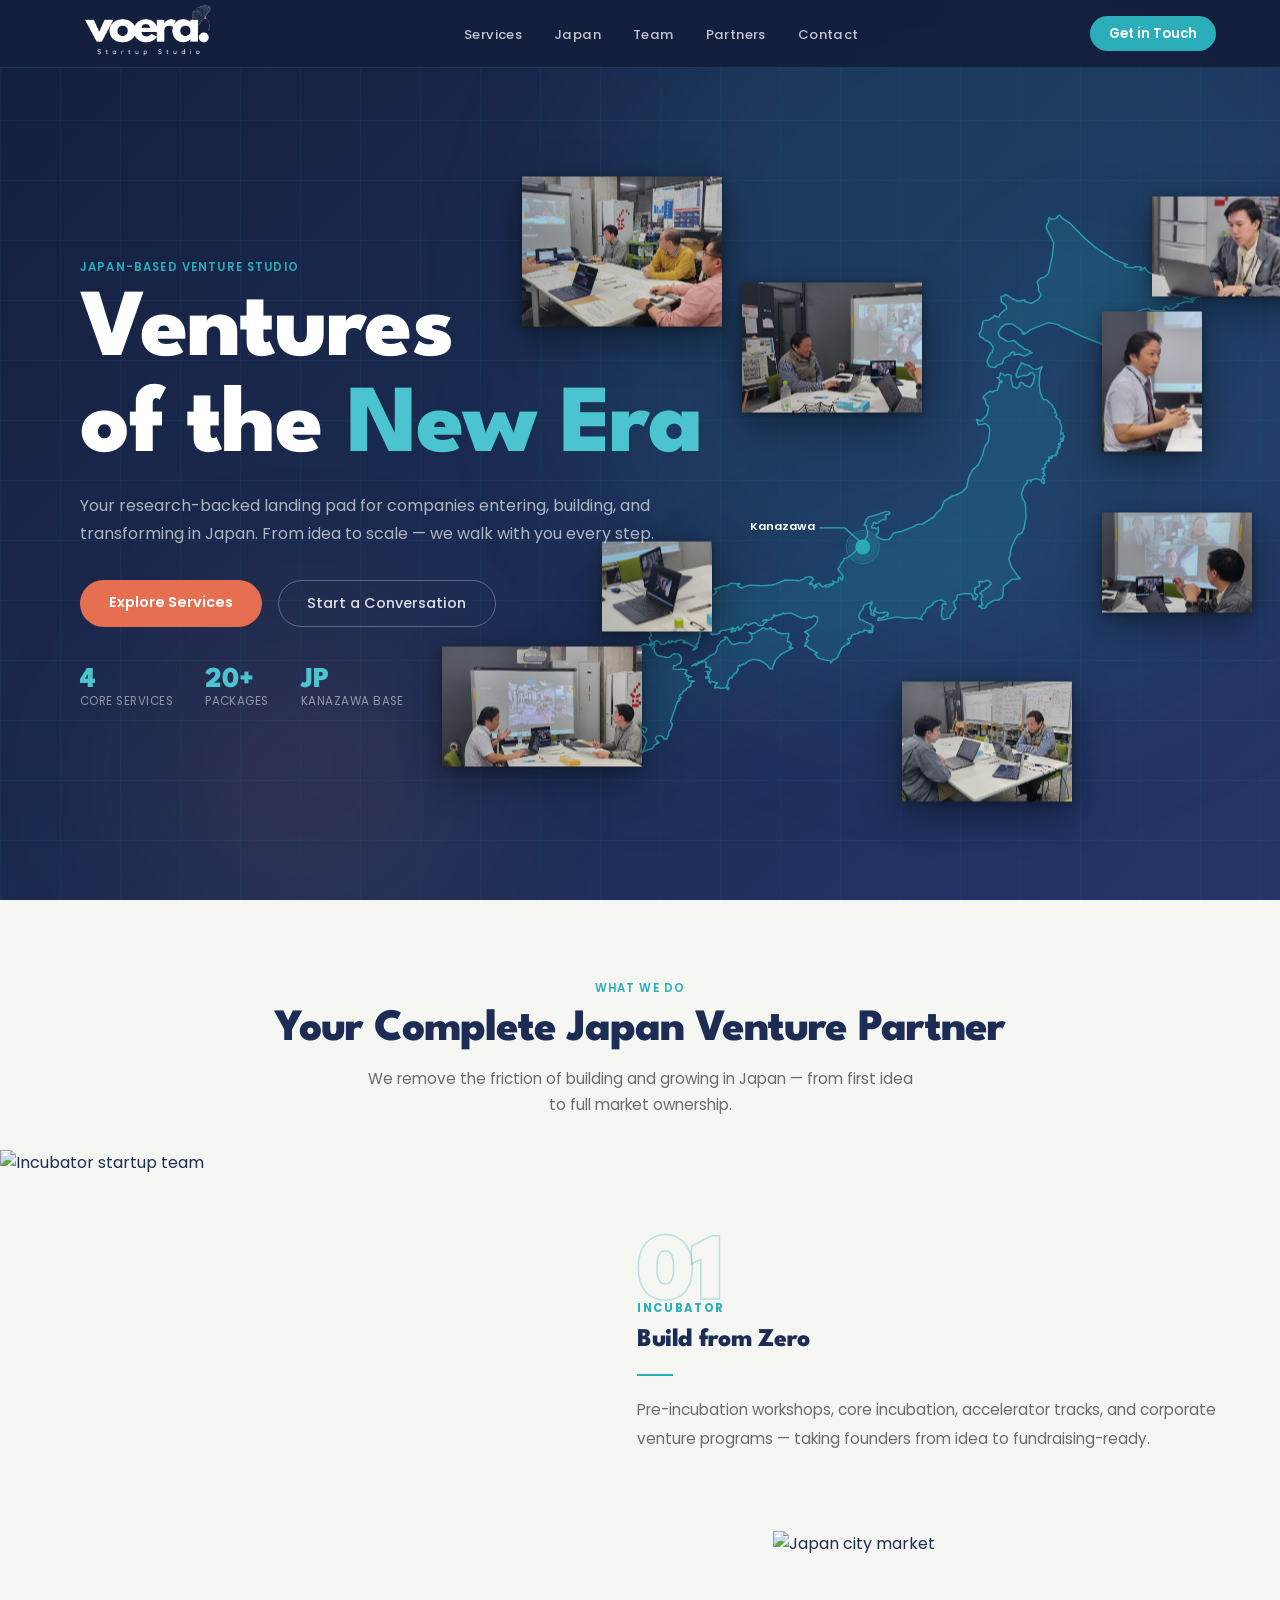
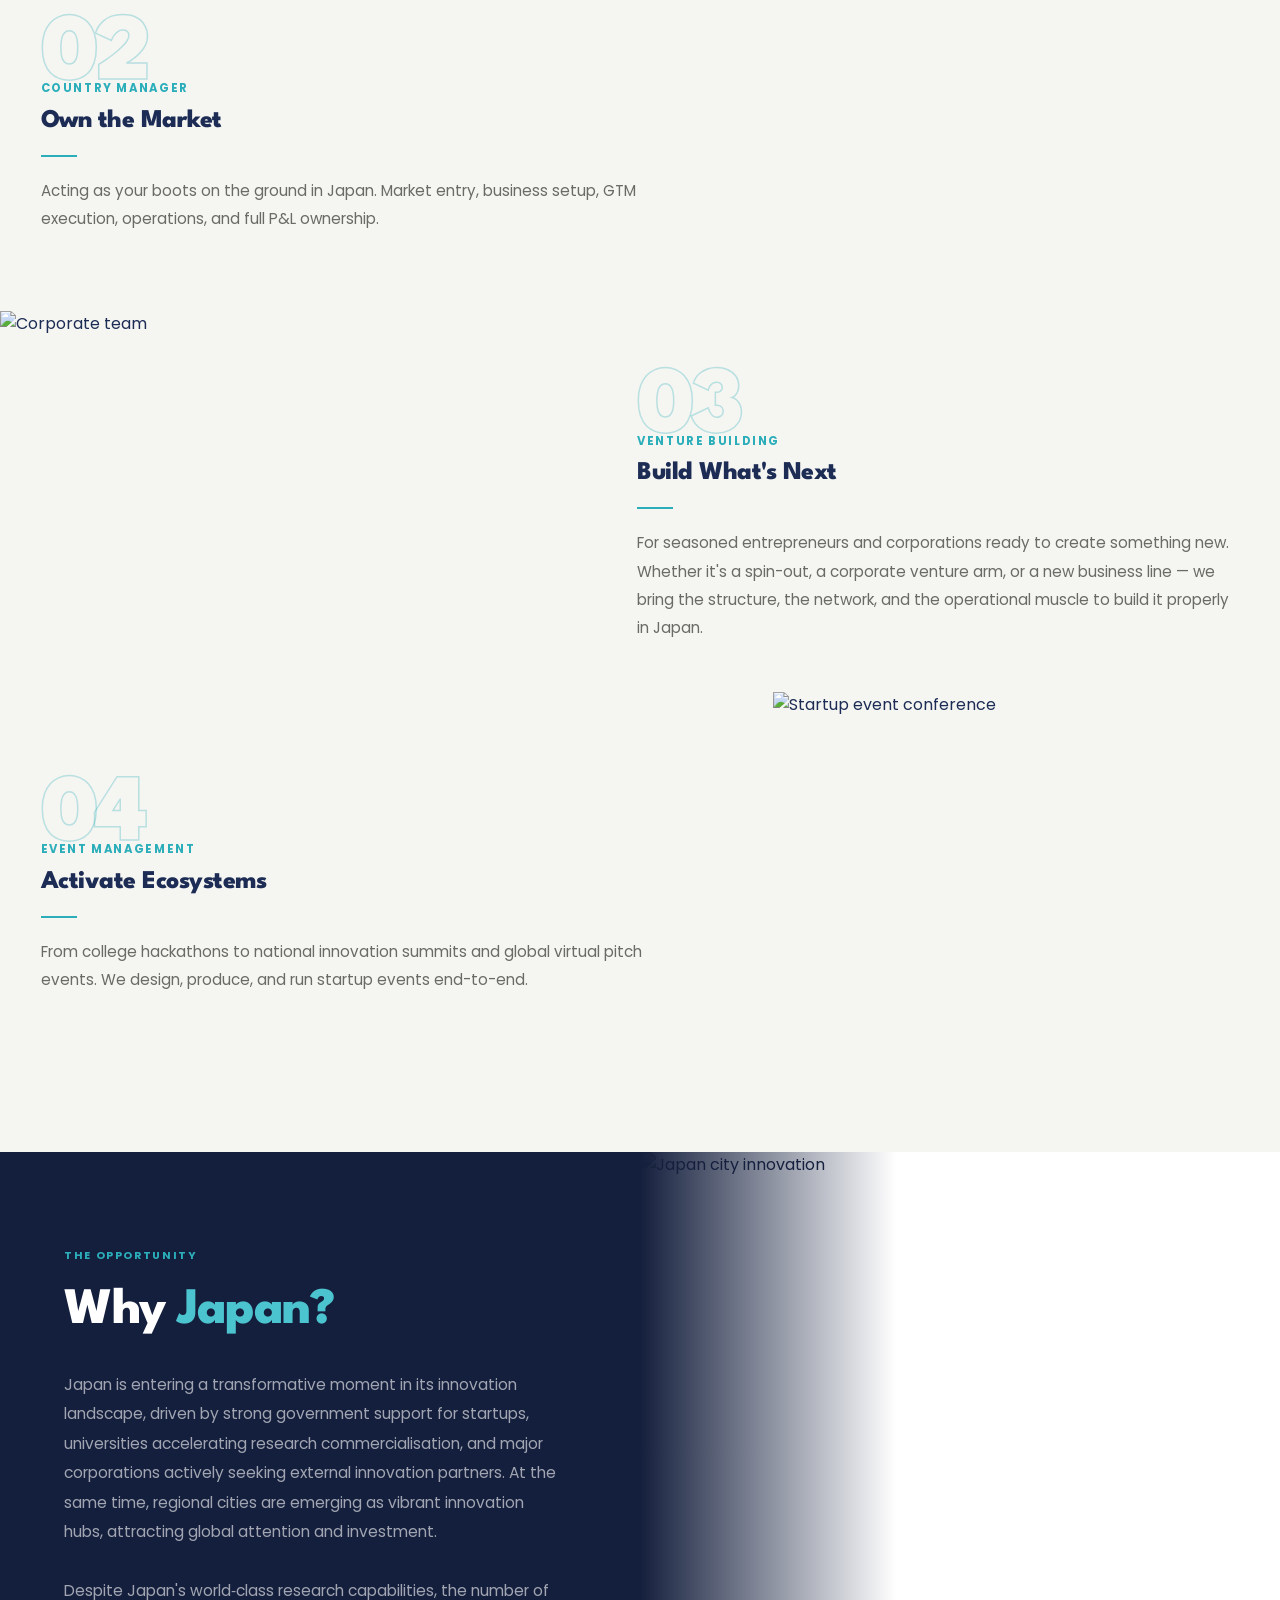
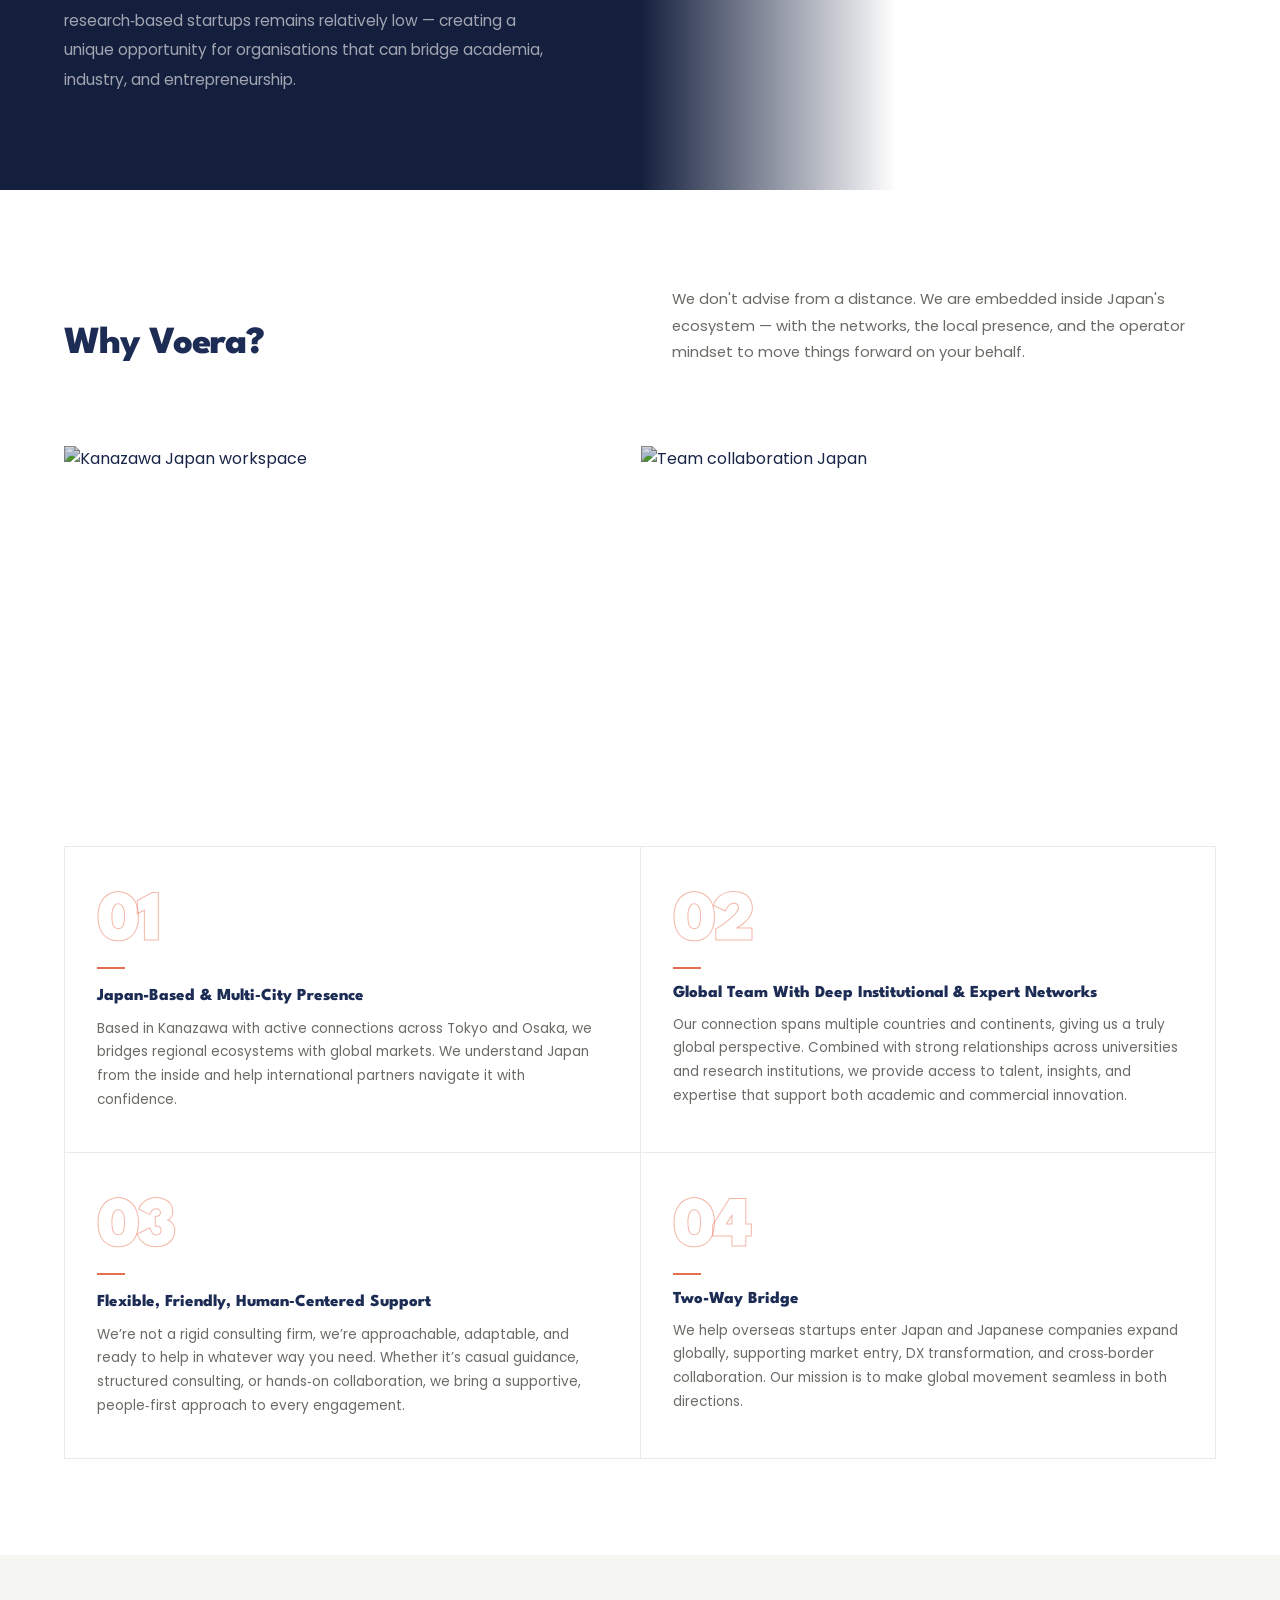
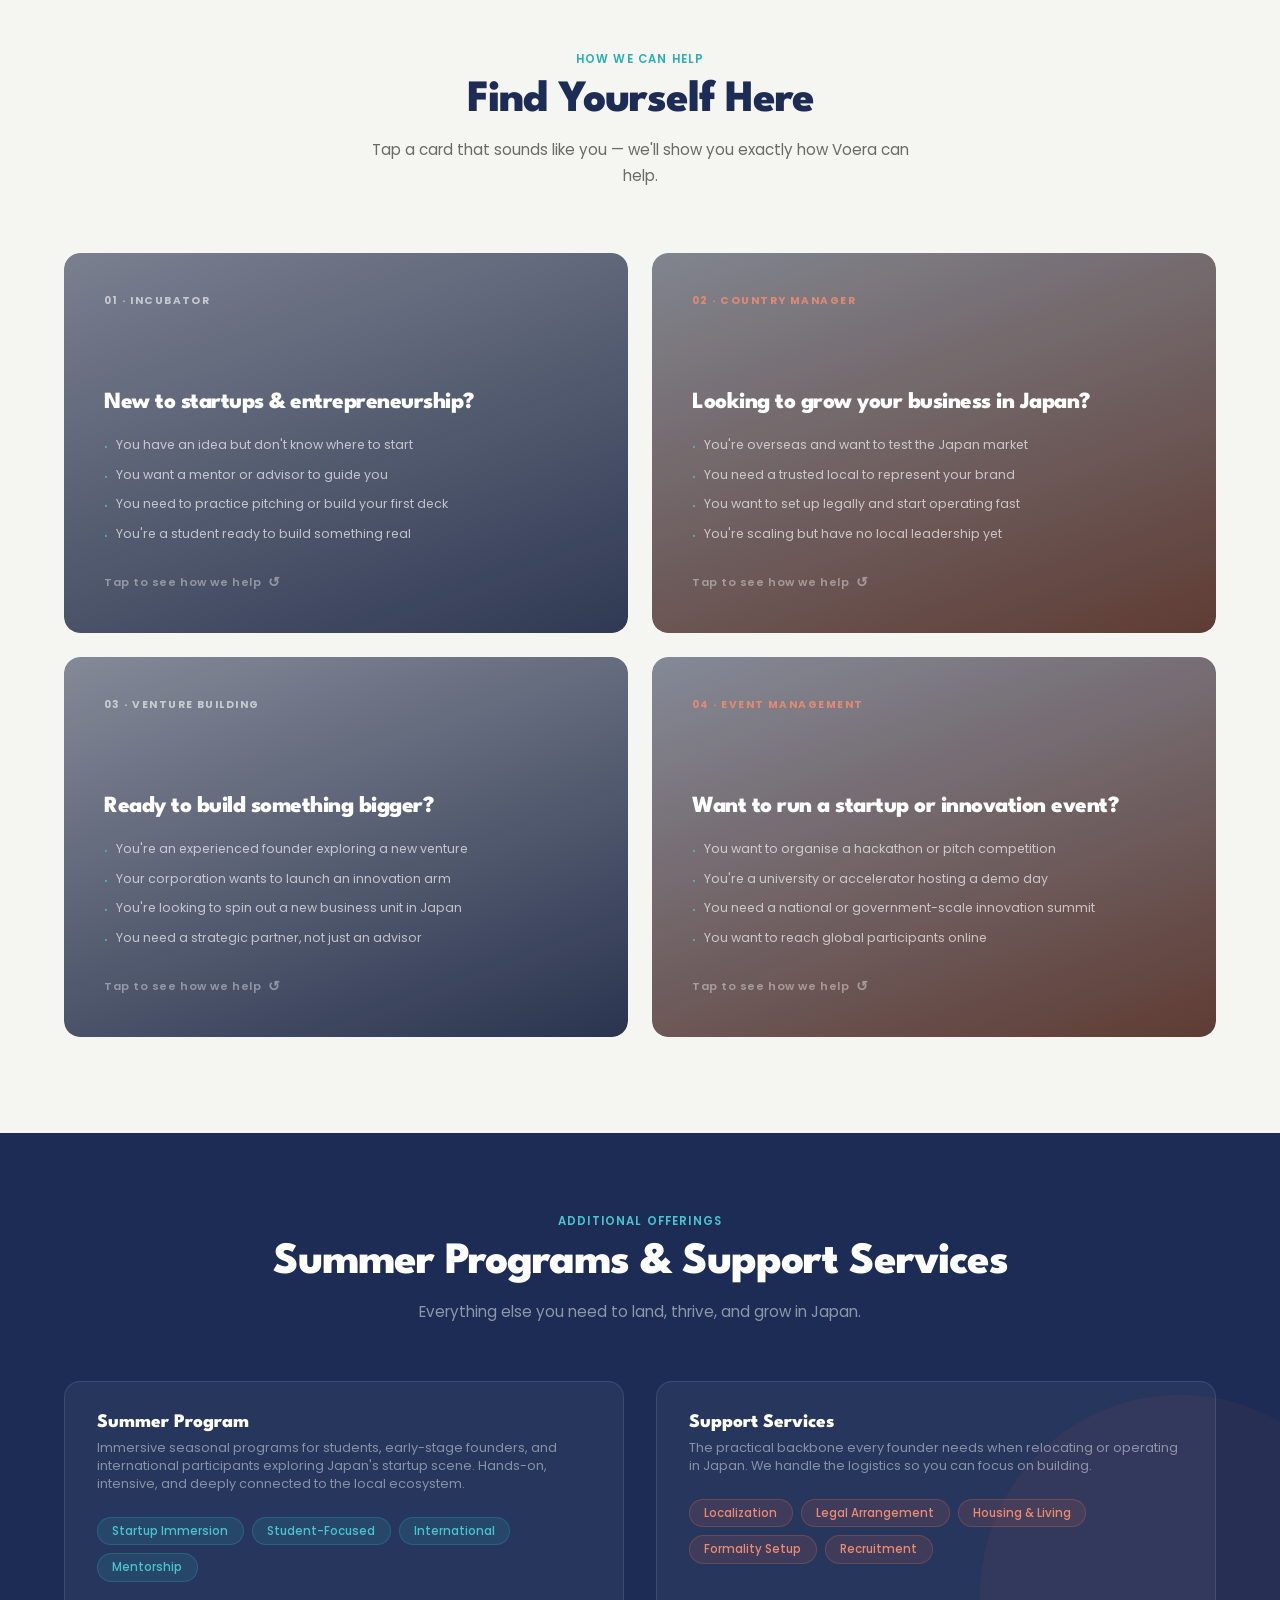
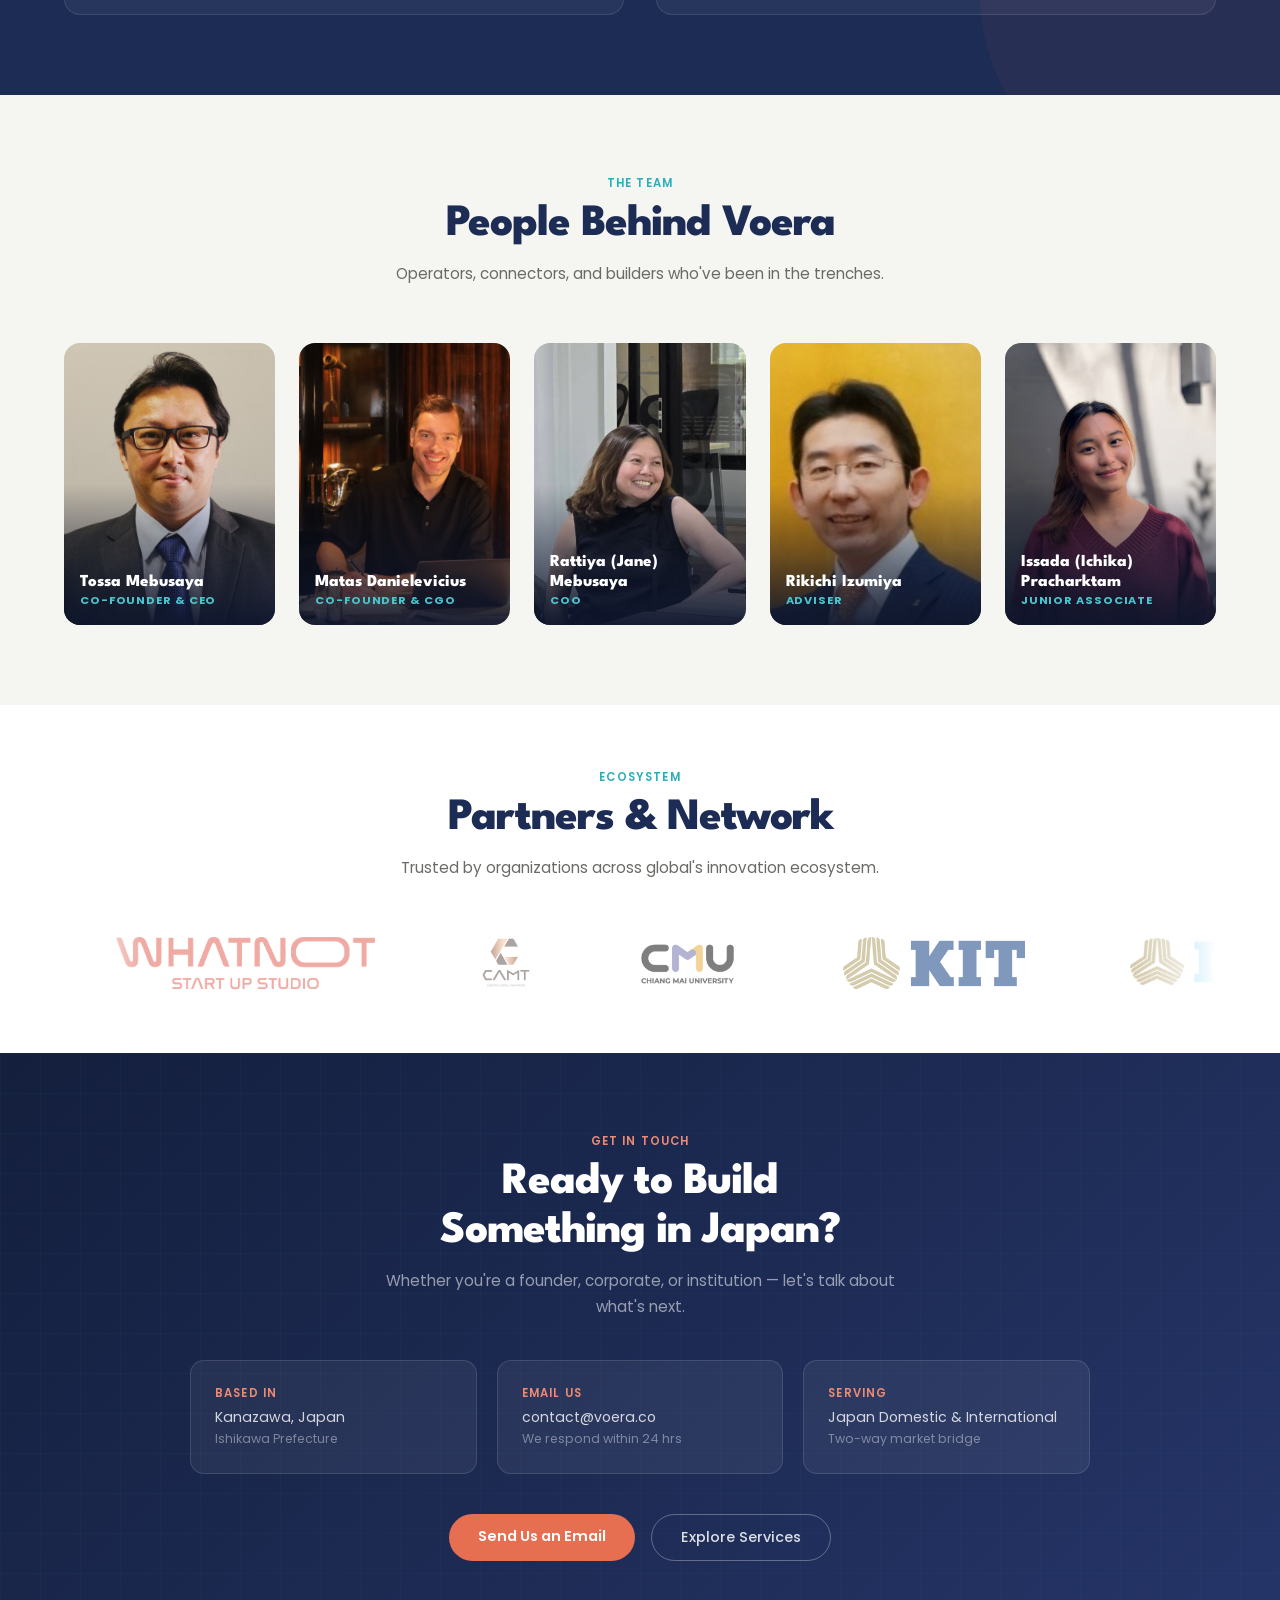
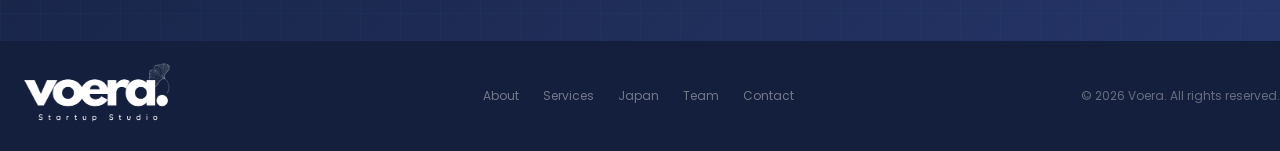
==== commit d000a1bc: "Adjust design and details" ====
--- a/index.html
+++ b/index.html
@@ -156,14 +156,27 @@
       <p class="srow-desc">Acting as your boots on the ground in Japan. Market entry, business setup, GTM execution, operations, and full P&L ownership.</p>
     </div>
   </div>
- <!--https://images.unsplash.com/photo-1540959733332-eab4deabeeaf?w=800&q=80*/-->
-  <!-- 03 Event Management -->
+  <!-- 03 Venture Building -->
   <div class="srow">
     <div class="srow-img">
-      <img src="https://images.unsplash.com/photo-1540575467063-178a50c2df87?w=800&q=80" alt="Startup event conference"/>
+      <img src="https://images.unsplash.com/photo-1553484771-371a605b060b?w=800&q=80" alt="Corporate team"/>
     </div>
     <div class="srow-text">
       <span class="srow-num">03</span>
+      <span class="srow-service">Venture Building</span>
+      <h3 class="srow-title">Build What's Next</h3>
+      <div class="srow-divider"></div>
+      <p class="srow-desc">For seasoned entrepreneurs and corporations ready to create something new. Whether it's a spin-out, a corporate venture arm, or a new business line — we bring the structure, the network, and the operational muscle to build it properly in Japan.</p>
+    </div>
+  </div>
+
+  <!-- 04 Event Management -->
+  <div class="srow reverse">
+    <div class="srow-img">
+      <img src="https://images.unsplash.com/photo-1540575467063-178a50c2df87?w=800&q=80" alt="Startup event conference"/>
+    </div>
+    <div class="srow-text">
+      <span class="srow-num">04</span>
       <span class="srow-service">Event Management</span>
       <h3 class="srow-title">Activate Ecosystems</h3>
       <div class="srow-divider"></div>
@@ -171,59 +184,8 @@
     </div>
   </div>
  
-  <!-- 04 More -->
-  <div class="srow reverse">
-    <div class="srow-img">
-      <img src="https://images.unsplash.com/photo-1528360983277-13d401cdc186?w=800&q=80" alt="Japan living support"/>
-    </div>
-    <div class="srow-text">
-      <span class="srow-num">04</span>
-      <span class="srow-service">More</span>
-      <h3 class="srow-title">Full Support Stack</h3>
-      <div class="srow-divider"></div>
-      <p class="srow-desc">Summer programs, legal arrangements, localization, recruitment services, and housing support. Everything a founder needs to land and thrive in Japan.</p>
-    </div>
-  </div>
- 
-</section>
-
-<!-- JOURNEY / ARCHITECTURE
-<section class="journey">
-  <div class="journey-inner">
-    <div class="section-header">
-      <div class="section-tag" style="color:var(--teal-light);">How We Work</div>
-      <h2 class="section-title" style="color:var(--white);">The Voera Journey</h2>
-      <p class="section-sub" style="color:rgba(255,255,255,0.5);">A clear path from market intelligence to full operational transformation.</p>
-    </div>
-    <div class="journey-steps">
-      <div class="journey-step">
-        <div class="journey-step-circle">🔍</div>
-        <div class="journey-step-label">Step 01</div>
-        <div class="journey-step-title">Understand</div>
-        <p class="journey-step-desc">Market entry intelligence, customer & partner discovery, competitive and regulatory context.</p>
-      </div>
-      <div class="journey-step">
-        <div class="journey-step-circle">🛬</div>
-        <div class="journey-step-label">Step 02</div>
-        <div class="journey-step-title">Enter</div>
-        <p class="journey-step-desc">Soft landing services, local representation, business development and on-ground coordination.</p>
-      </div>
-      <div class="journey-step">
-        <div class="journey-step-circle">🏗️</div>
-        <div class="journey-step-label">Step 03</div>
-        <div class="journey-step-title">Build</div>
-        <p class="journey-step-desc">Venture studio support, research collaboration, new business and partnership development.</p>
-      </div>
-      <div class="journey-step">
-        <div class="journey-step-circle">⚡</div>
-        <div class="journey-step-label">Step 04</div>
-        <div class="journey-step-title">Transform</div>
-        <p class="journey-step-desc">DX and AI adoption, workflow improvement, and corporate innovation programs at scale.</p>
-      </div>
-    </div>
-  </div>
-</section> -->
-
+  
+</section>
 
 <!-- JAPAN CONTEXT -->
 <section class="japan-ctx" id="japan">
@@ -261,668 +223,213 @@
         <div class="japan-adv-item">
           <span class="japan-adv-num">01</span>
           <div class="japan-adv-line"></div>
-          <div class="japan-adv-title">Japan-Based &amp; Local Support</div>
-          <p class="japan-adv-desc">Permanently rooted in Japan with a Kanazawa presence, helping bridge the gap between the local market and international markets.</p>
+          <div class="japan-adv-title">Japan-Based &amp; Multi‑City Presence</div>
+          <p class="japan-adv-desc">Based in Kanazawa with active connections across Tokyo and Osaka, we bridges regional ecosystems with global markets. We understand Japan from the inside and help international partners navigate it with confidence.</p>
         </div>
         <div class="japan-adv-item">
           <span class="japan-adv-num">02</span>
           <div class="japan-adv-line"></div>
-          <div class="japan-adv-title">Research-Backed Network</div>
-          <p class="japan-adv-desc">Connections with local universities give us access to academic talent and innovation pipelines that most foreign firms can't reach.</p>
+          <div class="japan-adv-title">Global Team With Deep Institutional & Expert Networks</div>
+          <p class="japan-adv-desc">Our connection spans multiple countries and continents, giving us a truly global perspective. Combined with strong relationships across universities and research institutions, we provide access to talent, insights, and expertise that support both academic and commercial innovation.</p>
         </div>
         <div class="japan-adv-item">
           <span class="japan-adv-num">03</span>
           <div class="japan-adv-line"></div>
-          <div class="japan-adv-title">Expert Operator Network</div>
-          <p class="japan-adv-desc">Ability to coordinate seasoned experts, legal professionals, and operators on demand — so you get the right person for every situation.</p>
+          <div class="japan-adv-title">Flexible, Friendly, Human‑Centered Support</div>
+          <p class="japan-adv-desc">We’re not a rigid consulting firm, we’re approachable, adaptable, and ready to help in whatever way you need. Whether it’s casual guidance, structured consulting, or hands‑on collaboration, we bring a supportive, people‑first approach to every engagement.</p>
         </div>
         <div class="japan-adv-item">
           <span class="japan-adv-num">04</span>
           <div class="japan-adv-line"></div>
           <div class="japan-adv-title">Two-Way Bridge</div>
-          <p class="japan-adv-desc">Serving overseas startups entering Japan and Japanese companies expanding globally or driving DX transformation from within.</p>
-        </div>
-      </div>
- 
-    </div>
-  </div>
- 
-</section>
-
+          <p class="japan-adv-desc">We help overseas startups enter Japan and Japanese companies expand globally, supporting market entry, DX transformation, and cross‑border collaboration. Our mission is to make global movement seamless in both directions.</p>
+        </div>
+      </div>
+ 
+    </div>
+  </div>
+ 
+</section>
+
+ 
 <!-- SERVICES DEEP DIVE -->
 <section class="services" id="services">
   <div class="services-inner">
-    <div class="section-header" style="text-align:left;margin-bottom:3rem;">
-      <div class="section-tag">Our Services</div>
-      <h2 class="section-title">Find Your Package</h2>
-      <p class="section-sub" style="margin-left:0;">Tell us who you are — we'll show you exactly what fits.</p>
-    </div>
- 
-    <!-- Audience selector tabs -->
-    <div class="audience-tabs">
-      <button class="atab active" onclick="showPanel('incubator',this)">
-        <span class="atab-who">Japanese Local</span>
-        <span class="atab-label">Incubator</span>
-        <span class="atab-desc">Shape your idea, build your product, pitch & fundraise</span>
-      </button>
-      <button class="atab" onclick="showPanel('country',this)">
-        <span class="atab-who">Overseas Venture</span>
-        <span class="atab-label">Country Manager</span>
-        <span class="atab-desc">Enter, operate &amp; scale your business in Japan</span>
-      </button>
-      <button class="atab" onclick="showPanel('events',this)">
-        <span class="atab-who">Anyone</span>
-        <span class="atab-label">Event Management</span>
-        <span class="atab-desc">College pitch days to national innovation summits</span>
-      </button>
-    </div>
- 
-    <!-- ── INCUBATOR PANEL ── -->
-    <div class="service-panel active" id="panel-incubator">
-      <div class="spanel-head">
-        <div>
-          <div class="spanel-title">Incubator &amp; Accelerator</div>
-          <p class="spanel-desc">From first idea to Demo Day and fundraising-ready — our programs walk with local Japanese founders at every stage, from pre-idea workshops through corporate venture tracks.</p>
-        </div>
-        <div class="spanel-audience-badges">
-          <span class="aud-badge local">Local</span>
-          <span class="aud-badge beginner">First-Timer</span>
-          <span class="aud-badge beginner">Student</span>
-          <span class="aud-badge veteran">Scaling Startup</span>
-          <span class="aud-badge overseas">Corporate</span>
-        </div>
-      </div>
-      <div class="pkg-list-wrap">
- 
-        <div class="pkg-row" id="pkgrow-i1">
-          <div class="pkg-row-left">
-            <div class="pkg-row-tier">Package 1</div>
-            <div class="pkg-row-name">Pre-Incubation</div>
-          </div>
-          <div class="pkg-row-stage">Idea → MVP<br><small style="color:var(--gray-mid);">Idea-stage founders &amp; students</small></div>
-          <div class="pkg-row-for">
-            <span class="aud-badge beginner">First-Timer</span>
-            <span class="aud-badge beginner">Student</span>
-            <span class="aud-badge local">Local</span>
-          </div>
-          <button class="pkg-row-expand" onclick="toggleDrawer('drawer-i1','pkgrow-i1')">＋</button>
-        </div>
-        <div class="pkg-drawer" id="drawer-i1">
-          <div>
-            <div class="pkg-drawer-title">What's Included</div>
-            <ul>
-              <li>Ideation &amp; problem validation</li>
-              <li>Customer discovery workshops</li>
-              <li>Business model design</li>
-              <li>Mentor office hours</li>
-              <li>Pitch fundamentals</li>
-            </ul>
-          </div>
-          <div>
-            <div class="pkg-drawer-title">Deliverables</div>
-            <ul>
-              <li>Validated problem statement</li>
-              <li>Lean canvas / business model</li>
-              <li>Early pitch deck</li>
-            </ul>
-            <div class="pkg-drawer-title">Duration</div>
-            <ul><li>6–8 Weeks</li></ul>
-          </div>
-        </div>
- 
-        <div class="pkg-row" id="pkgrow-i2">
-          <div class="pkg-row-left">
-            <div class="pkg-row-tier">Package 2</div>
-            <div class="pkg-row-name">Core Incubation</div>
-          </div>
-          <div class="pkg-row-stage">MVP → Early Traction<br><small style="color:var(--gray-mid);">MVP-stage startups</small></div>
-          <div class="pkg-row-for">
-            <span class="aud-badge beginner">Early Founder</span>
-            <span class="aud-badge local">Local</span>
-          </div>
-          <button class="pkg-row-expand" onclick="toggleDrawer('drawer-i2','pkgrow-i2')">＋</button>
-        </div>
-        <div class="pkg-drawer" id="drawer-i2">
-          <div>
-            <div class="pkg-drawer-title">What's Included</div>
-            <ul>
-              <li>Product &amp; MVP refinement</li>
-              <li>Dedicated mentors &amp; coaches</li>
-              <li>Market entry &amp; GTM strategy</li>
-              <li>Legal, finance &amp; compliance basics</li>
-              <li>Demo Day participation</li>
-            </ul>
-          </div>
-          <div>
-            <div class="pkg-drawer-title">Deliverables</div>
-            <ul>
-              <li>MVP launched or improved</li>
-              <li>GTM plan</li>
-              <li>Investor-ready pitch deck</li>
-            </ul>
-            <div class="pkg-drawer-title">Duration</div>
-            <ul><li>3–6 Months</li></ul>
-          </div>
-        </div>
- 
-        <div class="pkg-row" id="pkgrow-i3">
-          <div class="pkg-row-left">
-            <div class="pkg-row-tier">Package 3</div>
-            <div class="pkg-row-name">Accelerator</div>
-          </div>
-          <div class="pkg-row-stage">Traction → Fundraising<br><small style="color:var(--gray-mid);">Revenue / traction-stage startups</small></div>
-          <div class="pkg-row-for">
-            <span class="aud-badge veteran">Growth-Stage</span>
-            <span class="aud-badge local">Local</span>
-          </div>
-          <button class="pkg-row-expand" onclick="toggleDrawer('drawer-i3','pkgrow-i3')">＋</button>
-        </div>
-        <div class="pkg-drawer" id="drawer-i3">
-          <div>
-            <div class="pkg-drawer-title">What's Included</div>
-            <ul>
-              <li>Growth strategy &amp; metrics</li>
-              <li>Sales &amp; partnerships</li>
-              <li>Fundraising readiness</li>
-              <li>Investor introductions</li>
-              <li>Demo Day &amp; roadshows</li>
-            </ul>
-          </div>
-          <div>
-            <div class="pkg-drawer-title">Deliverables</div>
-            <ul>
-              <li>Growth metrics dashboard</li>
-              <li>Fundraising data room</li>
-              <li>Investor meetings secured</li>
-            </ul>
-            <div class="pkg-drawer-title">Duration</div>
-            <ul><li>3–4 Months</li></ul>
-          </div>
-        </div>
- 
-        <div class="pkg-row" id="pkgrow-i4">
-          <div class="pkg-row-left">
-            <div class="pkg-row-tier">Package 4</div>
-            <div class="pkg-row-name">Corporate Venture</div>
-          </div>
-          <div class="pkg-row-stage">Innovation Programs<br><small style="color:var(--gray-mid);">Corporates, GovTech, ClimateTech</small></div>
-          <div class="pkg-row-for">
-            <span class="aud-badge overseas">Corporate</span>
-            <span class="aud-badge veteran">Enterprise</span>
-          </div>
-          <button class="pkg-row-expand" onclick="toggleDrawer('drawer-i4','pkgrow-i4')">＋</button>
-        </div>
-        <div class="pkg-drawer" id="drawer-i4">
-          <div>
-            <div class="pkg-drawer-title">What's Included</div>
-            <ul>
-              <li>Challenge definition &amp; startup sourcing</li>
-              <li>Pilot program management</li>
-              <li>Corporate mentor engagement</li>
-              <li>Innovation reporting</li>
-              <li>Demo / showcase event</li>
-            </ul>
-          </div>
-          <div>
-            <div class="pkg-drawer-title">Deliverables</div>
-            <ul>
-              <li>Pilot-ready startups</li>
-              <li>Corporate innovation report</li>
-              <li>Demo &amp; showcase event</li>
-            </ul>
-            <div class="pkg-drawer-title">Duration</div>
-            <ul><li>Custom 3–6 Months</li></ul>
-          </div>
-        </div>
- 
-      </div>
-    </div>
- 
-    <!-- ── COUNTRY MANAGER PANEL ── -->
-    <div class="service-panel" id="panel-country">
-      <div class="spanel-head">
-        <div>
-          <div class="spanel-title">Country Manager</div>
-          <p class="spanel-desc">We become your local arm in Japan — from exploring the market to owning the full P&L remotely. Eight modular packages, pick exactly what you need.</p>
-        </div>
-        <div class="spanel-audience-badges">
-          <span class="aud-badge overseas">Overseas</span>
-          <span class="aud-badge beginner">First Entry</span>
-          <span class="aud-badge veteran">Scaling</span>
-          <span class="aud-badge veteran">Remote Founder</span>
-        </div>
-      </div>
-      <div class="pkg-list-wrap">
- 
-        <div class="pkg-row" id="pkgrow-c1">
-          <div class="pkg-row-left">
-            <div class="pkg-row-tier">Package 1</div>
-            <div class="pkg-row-name">Market Entry Starter</div>
-          </div>
-          <div class="pkg-row-stage">Explore → Validate<br><small style="color:var(--gray-mid);">Early expansion &amp; soft landing</small></div>
-          <div class="pkg-row-for">
-            <span class="aud-badge overseas">Overseas</span>
-            <span class="aud-badge beginner">First Entry</span>
-          </div>
-          <button class="pkg-row-expand" onclick="toggleDrawer('drawer-c1','pkgrow-c1')">＋</button>
-        </div>
-        <div class="pkg-drawer" id="drawer-c1">
-          <div>
-            <div class="pkg-drawer-title">What's Included</div>
-            <ul>
-              <li>Market research &amp; competitor analysis</li>
-              <li>Local regulatory overview</li>
-              <li>Partner &amp; ecosystem mapping</li>
-              <li>Customer discovery support</li>
-              <li>Localised go-to-market guidance</li>
-            </ul>
-          </div>
-          <div>
-            <div class="pkg-drawer-title">Deliverables</div>
-            <ul>
-              <li>Market entry report</li>
-              <li>Regulatory checklist</li>
-              <li>30–60–90 day market plan</li>
-            </ul>
-          </div>
-        </div>
- 
-        <div class="pkg-row" id="pkgrow-c2">
-          <div class="pkg-row-left">
-            <div class="pkg-row-tier">Package 2</div>
-            <div class="pkg-row-name">Business Setup &amp; Compliance</div>
-          </div>
-          <div class="pkg-row-stage">Legal → Operational<br><small style="color:var(--gray-mid);">Startups ready to legally operate</small></div>
-          <div class="pkg-row-for">
-            <span class="aud-badge overseas">Overseas</span>
-            <span class="aud-badge beginner">First Entry</span>
-          </div>
-          <button class="pkg-row-expand" onclick="toggleDrawer('drawer-c2','pkgrow-c2')">＋</button>
-        </div>
-        <div class="pkg-drawer" id="drawer-c2">
-          <div>
-            <div class="pkg-drawer-title">What's Included</div>
-            <ul>
-              <li>Entity setup coordination</li>
-              <li>Bank account &amp; tax registration</li>
-              <li>Contract localisation</li>
-              <li>Employment &amp; payroll setup</li>
-              <li>IP &amp; trademark guidance</li>
-            </ul>
-          </div>
-          <div>
-            <div class="pkg-drawer-title">Deliverables</div>
-            <ul>
-              <li>Legal entity live</li>
-              <li>Compliance documentation pack</li>
-              <li>Local vendor &amp; service provider list</li>
-            </ul>
-          </div>
-        </div>
- 
-        <div class="pkg-row" id="pkgrow-c3">
-          <div class="pkg-row-left">
-            <div class="pkg-row-tier">Package 3</div>
-            <div class="pkg-row-name">Go-To-Market Execution</div>
-          </div>
-          <div class="pkg-row-stage">Launch → Pipeline<br><small style="color:var(--gray-mid);">Startups launching sales &amp; partnerships</small></div>
-          <div class="pkg-row-for">
-            <span class="aud-badge overseas">Overseas</span>
-            <span class="aud-badge veteran">Launching</span>
-          </div>
-          <button class="pkg-row-expand" onclick="toggleDrawer('drawer-c3','pkgrow-c3')">＋</button>
-        </div>
-        <div class="pkg-drawer" id="drawer-c3">
-          <div>
-            <div class="pkg-drawer-title">What's Included</div>
-            <ul>
-              <li>Local GTM strategy execution</li>
-              <li>Sales pipeline building</li>
-              <li>Channel &amp; partnership development</li>
-              <li>Pricing &amp; localisation support</li>
-              <li>Lead generation coordination</li>
-            </ul>
-          </div>
-          <div>
-            <div class="pkg-drawer-title">Deliverables</div>
-            <ul>
-              <li>Active sales pipeline</li>
-              <li>Local partnerships (signed MOUs)</li>
-              <li>Monthly GTM performance reports</li>
-            </ul>
-          </div>
-        </div>
- 
-        <div class="pkg-row" id="pkgrow-c4">
-          <div class="pkg-row-left">
-            <div class="pkg-row-tier">Package 4</div>
-            <div class="pkg-row-name">Operational Management</div>
-          </div>
-          <div class="pkg-row-stage">Represent → Run<br><small style="color:var(--gray-mid);">Startups without local leadership</small></div>
-          <div class="pkg-row-for">
-            <span class="aud-badge overseas">Overseas</span>
-            <span class="aud-badge veteran">Remote Founder</span>
-          </div>
-          <button class="pkg-row-expand" onclick="toggleDrawer('drawer-c4','pkgrow-c4')">＋</button>
-        </div>
-        <div class="pkg-drawer" id="drawer-c4">
-          <div>
-            <div class="pkg-drawer-title">What's Included</div>
-            <ul>
-              <li>Acting Country Manager representation</li>
-              <li>Day-to-day operations oversight</li>
-              <li>Vendor &amp; partner management</li>
-              <li>Hiring &amp; team coordination</li>
-              <li>Reporting to HQ / founders</li>
-            </ul>
-          </div>
-          <div>
-            <div class="pkg-drawer-title">Deliverables</div>
-            <ul>
-              <li>Monthly operational reports</li>
-              <li>Local team performance tracking</li>
-              <li>Budget &amp; cost control reports</li>
-            </ul>
-          </div>
-        </div>
- 
-        <div class="pkg-row" id="pkgrow-c5">
-          <div class="pkg-row-left">
-            <div class="pkg-row-tier">Package 5</div>
-            <div class="pkg-row-name">Growth &amp; Scaling</div>
-          </div>
-          <div class="pkg-row-stage">Traction → Expansion<br><small style="color:var(--gray-mid);">Startups gaining traction</small></div>
-          <div class="pkg-row-for">
-            <span class="aud-badge overseas">Overseas</span>
-            <span class="aud-badge veteran">Scaling</span>
-          </div>
-          <button class="pkg-row-expand" onclick="toggleDrawer('drawer-c5','pkgrow-c5')">＋</button>
-        </div>
-        <div class="pkg-drawer" id="drawer-c5">
-          <div>
-            <div class="pkg-drawer-title">What's Included</div>
-            <ul>
-              <li>Revenue scaling strategy</li>
-              <li>Strategic partnerships &amp; enterprise sales</li>
-              <li>Government &amp; enterprise program access</li>
-              <li>Channel expansion</li>
-              <li>Fundraising &amp; investor introductions</li>
-            </ul>
-          </div>
-          <div>
-            <div class="pkg-drawer-title">Deliverables</div>
-            <ul>
-              <li>Growth roadmap</li>
-              <li>Strategic partner deals</li>
-              <li>Quarterly growth reviews</li>
-            </ul>
-          </div>
-        </div>
- 
-        <div class="pkg-row" id="pkgrow-c6">
-          <div class="pkg-row-left">
-            <div class="pkg-row-tier">Package 6</div>
-            <div class="pkg-row-name">Fundraising &amp; IR</div>
-          </div>
-          <div class="pkg-row-stage">Raise → Close<br><small style="color:var(--gray-mid);">Startups raising local capital</small></div>
-          <div class="pkg-row-for">
-            <span class="aud-badge overseas">Overseas</span>
-            <span class="aud-badge veteran">Fundraising</span>
-          </div>
-          <button class="pkg-row-expand" onclick="toggleDrawer('drawer-c6','pkgrow-c6')">＋</button>
-        </div>
-        <div class="pkg-drawer" id="drawer-c6">
-          <div>
-            <div class="pkg-drawer-title">What's Included</div>
-            <ul>
-              <li>Investor landscape mapping</li>
-              <li>Pitch localisation &amp; narrative support</li>
-              <li>Investor meetings coordination</li>
-              <li>Government grant facilitation</li>
-              <li>Due diligence support</li>
-            </ul>
-          </div>
-          <div>
-            <div class="pkg-drawer-title">Deliverables</div>
-            <ul>
-              <li>Investor shortlist</li>
-              <li>Pitch deck localisation</li>
-              <li>Fundraising tracker</li>
-            </ul>
-          </div>
-        </div>
- 
-        <div class="pkg-row" id="pkgrow-c7">
-          <div class="pkg-row-left">
-            <div class="pkg-row-tier">Package 7</div>
-            <div class="pkg-row-name">Corporate &amp; Gov Engagement</div>
-          </div>
-          <div class="pkg-row-stage">Pilot → Partnership<br><small style="color:var(--gray-mid);">B2B, GovTech, regulated industries</small></div>
-          <div class="pkg-row-for">
-            <span class="aud-badge overseas">Overseas</span>
-            <span class="aud-badge veteran">B2B / Gov</span>
-          </div>
-          <button class="pkg-row-expand" onclick="toggleDrawer('drawer-c7','pkgrow-c7')">＋</button>
-        </div>
-        <div class="pkg-drawer" id="drawer-c7">
-          <div>
-            <div class="pkg-drawer-title">What's Included</div>
-            <ul>
-              <li>Corporate partnership outreach</li>
-              <li>Government &amp; regulator engagement</li>
-              <li>Pilot program facilitation</li>
-              <li>Public–private partnership support</li>
-            </ul>
-          </div>
-          <div>
-            <div class="pkg-drawer-title">Deliverables</div>
-            <ul>
-              <li>Signed pilots / LOIs</li>
-              <li>Corporate engagement roadmap</li>
-              <li>Stakeholder reports</li>
-            </ul>
-          </div>
-        </div>
- 
-        <div class="pkg-row" id="pkgrow-c8" style="background:rgba(28,44,84,0.02);border-left:3px solid var(--coral);">
-          <div class="pkg-row-left">
-            <div class="pkg-row-tier" style="color:var(--coral);">Package 8 · Premium</div>
-            <div class="pkg-row-name">Full Market Ownership</div>
-          </div>
-          <div class="pkg-row-stage">Own → Scale Remotely<br><small style="color:var(--gray-mid);">Founders staying remote</small></div>
-          <div class="pkg-row-for">
-            <span class="aud-badge overseas">Overseas</span>
-            <span class="aud-badge veteran">Remote Founder</span>
-          </div>
-          <button class="pkg-row-expand" onclick="toggleDrawer('drawer-c8','pkgrow-c8')">＋</button>
-        </div>
-        <div class="pkg-drawer" id="drawer-c8">
-          <div>
-            <div class="pkg-drawer-title">What's Included</div>
-            <ul>
-              <li>End-to-end country ownership</li>
-              <li>P&amp;L responsibility</li>
-              <li>Local hiring &amp; leadership development</li>
-              <li>Compliance, operations &amp; growth</li>
-              <li>Board-level reporting</li>
-            </ul>
-          </div>
-          <div>
-            <div class="pkg-drawer-title">Deliverables</div>
-            <ul>
-              <li>Fully operational country unit</li>
-              <li>Local P&amp;L reports</li>
-              <li>Quarterly board updates</li>
-            </ul>
-          </div>
-        </div>
- 
-      </div>
-    </div>
- 
-    <!-- ── EVENTS PANEL ── -->
-    <div class="service-panel" id="panel-events">
-      <div class="spanel-head">
-        <div>
-          <div class="spanel-title">Event Management</div>
-          <p class="spanel-desc">End-to-end event design and execution — from on-campus hackathons to national innovation summits and fully virtual global pitch events.</p>
-        </div>
-        <div class="spanel-audience-badges">
-          <span class="aud-badge local">Local</span>
-          <span class="aud-badge overseas">Overseas</span>
-          <span class="aud-badge organiser">Organiser</span>
-          <span class="aud-badge beginner">Student</span>
-          <span class="aud-badge veteran">Corporate / Gov</span>
-        </div>
-      </div>
-      <div class="pkg-list-wrap">
- 
-        <div class="pkg-row" id="pkgrow-e1">
-          <div class="pkg-row-left">
-            <div class="pkg-row-tier">Package 1</div>
-            <div class="pkg-row-name">College-Level Events</div>
-          </div>
-          <div class="pkg-row-stage">Hackathons · Pitch Days · Bootcamps<br><small style="color:var(--gray-mid);">Colleges, universities, student founders</small></div>
-          <div class="pkg-row-for">
-            <span class="aud-badge beginner">Student</span>
-            <span class="aud-badge local">Local</span>
-          </div>
-          <button class="pkg-row-expand" onclick="toggleDrawer('drawer-e1','pkgrow-e1')">＋</button>
-        </div>
-        <div class="pkg-drawer" id="drawer-e1">
-          <div>
-            <div class="pkg-drawer-title">What's Included</div>
-            <ul>
-              <li>Event concept &amp; theme design</li>
-              <li>Student startup outreach &amp; registrations</li>
-              <li>Mentor &amp; judge onboarding</li>
-              <li>Workshop &amp; speaker coordination</li>
-              <li>On-ground event operations</li>
-            </ul>
-          </div>
-          <div>
-            <div class="pkg-drawer-title">Deliverables</div>
-            <ul>
-              <li>End-to-end event execution</li>
-              <li>Participant &amp; startup database</li>
-              <li>Event report &amp; impact summary</li>
-            </ul>
-            <div class="pkg-drawer-title">Duration</div>
-            <ul><li>1–3 Days</li></ul>
-          </div>
-        </div>
- 
-        <div class="pkg-row" id="pkgrow-e2">
-          <div class="pkg-row-left">
-            <div class="pkg-row-tier">Package 2</div>
-            <div class="pkg-row-name">Regional Ecosystem Events</div>
-          </div>
-          <div class="pkg-row-stage">Summits · Demo Days · Investor Meetups<br><small style="color:var(--gray-mid);">City / state ecosystems, regional accelerators</small></div>
-          <div class="pkg-row-for">
-            <span class="aud-badge organiser">Organiser</span>
-            <span class="aud-badge local">Regional</span>
-          </div>
-          <button class="pkg-row-expand" onclick="toggleDrawer('drawer-e2','pkgrow-e2')">＋</button>
-        </div>
-        <div class="pkg-drawer" id="drawer-e2">
-          <div>
-            <div class="pkg-drawer-title">What's Included</div>
-            <ul>
-              <li>Event strategy &amp; ecosystem alignment</li>
-              <li>Startup sourcing &amp; curation</li>
-              <li>Investor, mentor &amp; partner engagement</li>
-              <li>Sponsorship acquisition support</li>
-              <li>Media &amp; PR coordination</li>
-            </ul>
-          </div>
-          <div>
-            <div class="pkg-drawer-title">Deliverables</div>
-            <ul>
-              <li>Curated startup showcase</li>
-              <li>Investor &amp; partner engagement report</li>
-              <li>Media coverage &amp; metrics</li>
-            </ul>
-            <div class="pkg-drawer-title">Duration</div>
-            <ul><li>1–2 Days</li></ul>
-          </div>
-        </div>
- 
-        <div class="pkg-row" id="pkgrow-e3">
-          <div class="pkg-row-left">
-            <div class="pkg-row-tier">Package 3</div>
-            <div class="pkg-row-name">National-Scale Events</div>
-          </div>
-          <div class="pkg-row-stage">Flagship Summits · Innovation Expos<br><small style="color:var(--gray-mid);">Government bodies, corporates, national ecosystems</small></div>
-          <div class="pkg-row-for">
-            <span class="aud-badge veteran">Corporate / Gov</span>
-            <span class="aud-badge overseas">National</span>
-          </div>
-          <button class="pkg-row-expand" onclick="toggleDrawer('drawer-e3','pkgrow-e3')">＋</button>
-        </div>
-        <div class="pkg-drawer" id="drawer-e3">
-          <div>
-            <div class="pkg-drawer-title">What's Included</div>
-            <ul>
-              <li>National-level event strategy &amp; positioning</li>
-              <li>Large-scale sponsorship sales</li>
-              <li>High-profile speaker &amp; VIP management</li>
-              <li>Media partnerships &amp; PR</li>
-              <li>Post-event ecosystem reporting</li>
-            </ul>
-          </div>
-          <div>
-            <div class="pkg-drawer-title">Deliverables</div>
-            <ul>
-              <li>Flagship startup showcase</li>
-              <li>Government / corporate impact report</li>
-              <li>National media visibility</li>
-            </ul>
-            <div class="pkg-drawer-title">Duration</div>
-            <ul><li>2–4 Days</li></ul>
-          </div>
-        </div>
- 
-        <div class="pkg-row" id="pkgrow-e4">
-          <div class="pkg-row-left">
-            <div class="pkg-row-tier">Package 4</div>
-            <div class="pkg-row-name">Hybrid / Virtual Events</div>
-          </div>
-          <div class="pkg-row-stage">Virtual Demo Days · Online Hackathons<br><small style="color:var(--gray-mid);">Global or remote participation</small></div>
-          <div class="pkg-row-for">
-            <span class="aud-badge organiser">Organiser</span>
-            <span class="aud-badge overseas">Global</span>
-          </div>
-          <button class="pkg-row-expand" onclick="toggleDrawer('drawer-e4','pkgrow-e4')">＋</button>
-        </div>
-        <div class="pkg-drawer" id="drawer-e4">
-          <div>
-            <div class="pkg-drawer-title">What's Included</div>
-            <ul>
-              <li>Virtual platform setup &amp; management</li>
-              <li>Global startup &amp; mentor onboarding</li>
-              <li>Live streaming &amp; recordings</li>
-              <li>Online networking facilitation</li>
-              <li>Data &amp; analytics reporting</li>
-            </ul>
-          </div>
-          <div>
-            <div class="pkg-drawer-title">Deliverables</div>
-            <ul>
-              <li>Recorded sessions</li>
-              <li>Engagement analytics</li>
-              <li>Global participant database</li>
-            </ul>
-            <div class="pkg-drawer-title">Duration</div>
-            <ul><li>1–3 Days</li></ul>
-          </div>
-        </div>
- 
-      </div>
-    </div>
- 
-  </div>
-</section>
-
+    <div class="services-intro">
+      <span class="section-tag">How We Can Help</span>
+      <h2 class="section-title">Find Yourself Here</h2>
+      <p class="section-sub">Tap a card that sounds like you — we'll show you exactly how Voera can help.</p>
+    </div>
+ 
+    <div class="flip-grid">
+ 
+      <!-- Card 1: Incubator -->
+      <div class="flip-card" onclick="this.classList.toggle('flipped')">
+        <div class="flip-card-inner">
+          <div class="flip-front">
+            <div class="flip-front-bg" style="background-image:url('https://images.unsplash.com/photo-1522071820081-009f0129c71c?w=900&q=80');"></div>
+            <div class="flip-front-overlay" style="background:linear-gradient(160deg,rgba(20,31,61,0.55) 0%,rgba(20,31,61,0.88) 100%);"></div>
+            <div class="flip-front-content">
+              <div class="flip-front-tag">01 · Incubator</div>
+              <div>
+                <div class="flip-front-question">New to startups &amp; entrepreneurship?</div>
+                <div class="flip-front-scenarios">
+                  <span>You have an idea but don't know where to start</span>
+                  <span>You want a mentor or advisor to guide you</span>
+                  <span>You need to practice pitching or build your first deck</span>
+                  <span>You're a student ready to build something real</span>
+                </div>
+                <div class="flip-front-hint">Tap to see how we help</div>
+              </div>
+            </div>
+          </div>
+          <div class="flip-back">
+            <div>
+              <div class="flip-back-service">Incubator &amp; Accelerator</div>
+              <div class="flip-back-title">We walk with you from idea to investor-ready</div>
+              <div class="flip-back-divider"></div>
+              <ul class="flip-back-list">
+                <li>Validate your idea and find your first real customers</li>
+                <li>Shape your business model with expert mentors</li>
+                <li>Build and refine your MVP with structured support</li>
+                <li>Prepare your pitch deck and practice Demo Day</li>
+                <li>Get introduced to investors when you're ready</li>
+              </ul>
+            </div>
+            <div class="flip-back-footer">
+              <button class="flip-back-reset" onclick="event.stopPropagation();this.closest('.flip-card').classList.remove('flipped')">Flip back</button>
+              <a href="mailto:hello@voera.jp?subject=Incubator Enquiry" class="flip-back-cta">Let's talk</a>
+            </div>
+          </div>
+        </div>
+      </div>
+ 
+      <!-- Card 2: Country Manager -->
+      <div class="flip-card" onclick="this.classList.toggle('flipped')">
+        <div class="flip-card-inner">
+          <div class="flip-front">
+            <div class="flip-front-bg" style="background-image:url('image/japanmarket.jpg');"></div>
+            <div class="flip-front-overlay" style="background:linear-gradient(160deg,rgba(14,22,45,0.5) 0%,rgba(73, 34, 25, 0.88) 100%);"></div>
+            <div class="flip-front-content">
+              <div class="flip-front-tag" style="color:#ed8b72e6;">02 · Country Manager</div>
+              <div>
+                <div class="flip-front-question">Looking to grow your business in Japan?</div>
+                <div class="flip-front-scenarios">
+                  <span>You're overseas and want to test the Japan market</span>
+                  <span>You need a trusted local to represent your brand</span>
+                  <span>You want to set up legally and start operating fast</span>
+                  <span>You're scaling but have no local leadership yet</span>
+                </div>
+                <div class="flip-front-hint">Tap to see how we help</div>
+              </div>
+            </div>
+          </div>
+          <div class="flip-back">
+            <div>
+              <div class="flip-back-service" style="color:var(--coral);">Country Manager</div>
+              <div class="flip-back-title">Your boots on the ground in Japan</div>
+              <div class="flip-back-divider" style="background:var(--coral);"></div>
+              <ul class="flip-back-list">
+                <li>Market research, regulatory overview &amp; competitor mapping</li>
+                <li>Entity setup, banking, compliance &amp; legal coordination</li>
+                <li>Sales pipeline building &amp; local partnership development</li>
+                <li>Acting Country Manager — day-to-day operations handled</li>
+                <li>Fundraising support &amp; investor introductions in Japan</li>
+              </ul>
+            </div>
+            <div class="flip-back-footer">
+              <button class="flip-back-reset" onclick="event.stopPropagation();this.closest('.flip-card').classList.remove('flipped')">Flip back</button>
+              <a href="mailto:hello@voera.jp?subject=Country Manager Enquiry" class="flip-back-cta coral-cta">Let's talk</a>
+            </div>
+          </div>
+        </div>
+      </div>
+ 
+      <!-- Card 3: Venture Building -->
+      <div class="flip-card" onclick="this.classList.toggle('flipped')">
+        <div class="flip-card-inner">
+          <div class="flip-front">
+            <div class="flip-front-bg" style="background-image:url('https://images.unsplash.com/photo-1553484771-371a605b060b?w=900&q=80');"></div>
+            <div class="flip-front-overlay" style="background:linear-gradient(160deg,rgba(20,31,61,0.5) 0%,rgba(20,31,61,0.9) 100%);"></div>
+            <div class="flip-front-content">
+              <div class="flip-front-tag">03 · Venture Building</div>
+              <div>
+                <div class="flip-front-question">Ready to build something bigger?</div>
+                <div class="flip-front-scenarios">
+                  <span>You're an experienced founder exploring a new venture</span>
+                  <span>Your corporation wants to launch an innovation arm</span>
+                  <span>You're looking to spin out a new business unit in Japan</span>
+                  <span>You need a strategic partner, not just an advisor</span>
+                </div>
+                <div class="flip-front-hint">Tap to see how we help</div>
+              </div>
+            </div>
+          </div>
+          <div class="flip-back">
+            <div>
+              <div class="flip-back-service">Venture Building</div>
+              <div class="flip-back-title">Build what's next — with structure &amp; muscle</div>
+              <div class="flip-back-divider"></div>
+              <ul class="flip-back-list">
+                <li>New venture design, business modelling &amp; market validation</li>
+                <li>Corporate innovation programs &amp; internal startup tracks</li>
+                <li>Spin-out strategy, team building &amp; operational setup</li>
+                <li>Access to our expert operator &amp; research network</li>
+                <li>Ongoing venture studio support as you grow</li>
+              </ul>
+            </div>
+            <div class="flip-back-footer">
+              <button class="flip-back-reset" onclick="event.stopPropagation();this.closest('.flip-card').classList.remove('flipped')">Flip back</button>
+              <a href="mailto:hello@voera.jp?subject=Venture Building Enquiry" class="flip-back-cta">Let's talk</a>
+            </div>
+          </div>
+        </div>
+      </div>
+ 
+      <!-- Card 4: Event Management -->
+      <div class="flip-card" onclick="this.classList.toggle('flipped')">
+        <div class="flip-card-inner">
+          <div class="flip-front">
+            <div class="flip-front-bg" style="background-image:url('https://images.unsplash.com/photo-1540575467063-178a50c2df87?w=900&q=80');"></div>
+            <div class="flip-front-overlay" style="background:linear-gradient(160deg,rgba(20,31,61,0.5) 0%,rgba(73, 34, 25, 0.88) 100%);"></div>
+            <div class="flip-front-content">
+              <div class="flip-front-tag" style="color:rgba(237,139,114,0.9);">04 · Event Management</div>
+              <div>
+                <div class="flip-front-question">Want to run a startup or innovation event?</div>
+                <div class="flip-front-scenarios">
+                  <span>You want to organise a hackathon or pitch competition</span>
+                  <span>You're a university or accelerator hosting a demo day</span>
+                  <span>You need a national or government-scale innovation summit</span>
+                  <span>You want to reach global participants online</span>
+                </div>
+                <div class="flip-front-hint">Tap to see how we help</div>
+              </div>
+            </div>
+          </div>
+          <div class="flip-back">
+            <div>
+              <div class="flip-back-service" style="color:var(--coral);">Event Management</div>
+              <div class="flip-back-title">End-to-end execution, stress-free</div>
+              <div class="flip-back-divider" style="background:var(--coral);"></div>
+              <ul class="flip-back-list">
+                <li>Event concept, theme design &amp; full logistics</li>
+                <li>Speaker, mentor &amp; judge sourcing and onboarding</li>
+                <li>Sponsorship acquisition &amp; media coordination</li>
+                <li>On-ground operations from setup to wrap-up</li>
+                <li>Virtual &amp; hybrid formats for global reach</li>
+              </ul>
+            </div>
+            <div class="flip-back-footer">
+              <button class="flip-back-reset" onclick="event.stopPropagation();this.closest('.flip-card').classList.remove('flipped')">Flip back</button>
+              <a href="mailto:hello@voera.jp?subject=Event Management Enquiry" class="flip-back-cta coral-cta">Let's talk</a>
+            </div>
+          </div>
+        </div>
+      </div>
+ 
+    </div>
+  </div>
+</section>
 
 
 <!-- SUMMER + OTHERS -->
@@ -975,12 +482,9 @@
         <div class="team-overlay"></div>
         <div class="team-info">
           <div class="team-name">Tossa Mebusaya</div>
+
           <div class="team-role">Co-Founder & CEO</div>
-          <p class="team-bio">Venture builder and Japan ecosystem connector with experience across incubation, market entry, and corporate innovation programs.</p>
-          <a href="https://linkedin.com" target="_blank" class="team-linkedin">
-            <svg viewBox="0 0 24 24" fill="currentColor"><path d="M16 8a6 6 0 0 1 6 6v7h-4v-7a2 2 0 0 0-2-2 2 2 0 0 0-2 2v7h-4v-7a6 6 0 0 1 6-6zM2 9h4v12H2z"/><circle cx="4" cy="4" r="2"/></svg>
-            LinkedIn
-          </a>
+          <p class="team-bio">Business strategist and ecosystem builder advancing innovation, venture creation, and future-ready business growth across global markets.</p>
         </div>
       </div>
  
@@ -989,12 +493,9 @@
         <div class="team-overlay"></div>
         <div class="team-info">
           <div class="team-name">Matas Danielevicius</div>
+
           <div class="team-role">Co-founder & CGO</div>
-          <p class="team-bio">Expert in Japan market entry with a track record of helping foreign startups establish and scale their local presence.</p>
-          <a href="https://linkedin.com" target="_blank" class="team-linkedin">
-            <svg viewBox="0 0 24 24" fill="currentColor"><path d="M16 8a6 6 0 0 1 6 6v7h-4v-7a2 2 0 0 0-2-2 2 2 0 0 0-2 2v7h-4v-7a6 6 0 0 1 6-6zM2 9h4v12H2z"/><circle cx="4" cy="4" r="2"/></svg>
-            LinkedIn
-          </a>
+          <p class="team-bio">Entrepreneur and venture builder with experience launching startups and building startup ecosystems across Asia.</p>
         </div>
       </div>
  
@@ -1003,12 +504,9 @@
         <div class="team-overlay"></div>
         <div class="team-info">
           <div class="team-name">Rattiya (Jane) Mebusaya</div>
+    
           <div class="team-role">COO</div>
-          <p class="team-bio">Serial entrepreneur and mentor who has guided dozens of early-stage founders through validation, product development, and fundraising.</p>
-          <a href="https://linkedin.com" target="_blank" class="team-linkedin">
-            <svg viewBox="0 0 24 24" fill="currentColor"><path d="M16 8a6 6 0 0 1 6 6v7h-4v-7a2 2 0 0 0-2-2 2 2 0 0 0-2 2v7h-4v-7a6 6 0 0 1 6-6zM2 9h4v12H2z"/><circle cx="4" cy="4" r="2"/></svg>
-            LinkedIn
-          </a>
+          <p class="team-bio">Innovation educator and program leader focused on entrepreneurship, talent development, and creating opportunities through collaboration.</p>
         </div>
       </div>
 
@@ -1018,11 +516,7 @@
         <div class="team-info">
           <div class="team-name">Rikichi Izumiya</div>
           <div class="team-role">Adviser</div>
-          <p class="team-bio">Serial entrepreneur and mentor who has guided dozens of early-stage founders through validation, product development, and fundraising.</p>
-          <a href="https://linkedin.com" target="_blank" class="team-linkedin">
-            <svg viewBox="0 0 24 24" fill="currentColor"><path d="M16 8a6 6 0 0 1 6 6v7h-4v-7a2 2 0 0 0-2-2 2 2 0 0 0-2 2v7h-4v-7a6 6 0 0 1 6-6zM2 9h4v12H2z"/><circle cx="4" cy="4" r="2"/></svg>
-            LinkedIn
-          </a>
+          <p class="team-bio">Serial entrepreneur and mentor with deep knowledge of the Japanese market and startup ecosystem.</p>
         </div>
       </div>
 
@@ -1032,11 +526,7 @@
         <div class="team-info">
           <div class="team-name">Issada (Ichika) Pracharktam</div>
           <div class="team-role">Junior Associate</div>
-          <p class="team-bio">Serial entrepreneur and mentor who has guided dozens of early-stage founders through validation, product development, and fundraising.</p>
-          <a href="https://linkedin.com" target="_blank" class="team-linkedin">
-            <svg viewBox="0 0 24 24" fill="currentColor"><path d="M16 8a6 6 0 0 1 6 6v7h-4v-7a2 2 0 0 0-2-2 2 2 0 0 0-2 2v7h-4v-7a6 6 0 0 1 6-6zM2 9h4v12H2z"/><circle cx="4" cy="4" r="2"/></svg>
-            LinkedIn
-          </a>
+          <p class="team-bio">Thai-Japanese young talent driven to bridge Japan to the world, bringing cross-cultural understanding and fresh perspectives.</p>
         </div>
       </div>
     </div>
@@ -1049,7 +539,7 @@
     <div class="section-header">
       <div class="section-tag">Ecosystem</div>
       <h2 class="section-title">Partners & Network</h2>
-      <p class="section-sub">Trusted by organizations across Japan's innovation ecosystem.</p>
+      <p class="section-sub">Trusted by organizations across global's innovation ecosystem.</p>
     </div>
     <div class="partners-track-wrap">
       <div class="partners-track" id="ptrack">
@@ -1120,30 +610,11 @@
     <a href="#team">Team</a>
     <a href="#contact">Contact</a>
   </div>
-  <div class="footer-copy">© 2025 Voera. All rights reserved.</div>
+  <div class="footer-copy">© 2026 Voera. All rights reserved.</div>
 </footer>
 
 <script>
-function showPanel(id, btn) {
-  document.querySelectorAll('.service-panel').forEach(p => p.classList.remove('active'));
-  document.querySelectorAll('.atab').forEach(b => b.classList.remove('active'));
-  document.getElementById('panel-' + id).classList.add('active');
-  btn.classList.add('active');
-}
-
-function toggleDrawer(drawerId, rowId) {
-  const drawer = document.getElementById(drawerId);
-  const row = document.getElementById(rowId);
-  const btn = row.querySelector('.pkg-row-expand');
-  const isOpen = drawer.classList.contains('open');
-  // Close all other drawers first
-  document.querySelectorAll('.pkg-drawer.open').forEach(d => d.classList.remove('open'));
-  document.querySelectorAll('.pkg-row-expand').forEach(b => b.textContent = '＋');
-  if (!isOpen) {
-    drawer.classList.add('open');
-    btn.textContent = '－';
-  }
-}
+
 document.getElementById('burger').addEventListener('click', function() {
   const nl = document.getElementById('nav-links');
   nl.classList.toggle('open');
--- a/vstyles.css
+++ b/vstyles.css
@@ -110,81 +110,62 @@
 .srow.reverse>*{direction:ltr;}
  
 
-
-/* ARCHITECTURE JOURNEY
-.journey{background:var(--navy-deep);padding:5rem 5%;position:relative;overflow:hidden;}
-.journey::before{content:'';position:absolute;inset:0;background-image:radial-gradient(circle at 80% 50%,rgba(43,174,186,0.08) 0%,transparent 60%);}
-.journey-inner{max-width:1200px;margin:0 auto;position:relative;z-index:1;}
-.journey .section-title{color:var(--white);}
-.journey .section-sub{color:rgba(255,255,255,0.5);}
-.journey-steps{display:grid;grid-template-columns:repeat(4,1fr);gap:0;margin-top:3rem;position:relative;}
-.journey-steps::before{content:'';position:absolute;top:40px;left:12.5%;right:12.5%;height:1px;background:linear-gradient(90deg,var(--teal),rgba(43,174,186,0.2));z-index:0;}
-.journey-step{text-align:center;padding:0 1rem;position:relative;z-index:1;}
-.journey-step-circle{width:80px;height:80px;border-radius:50%;background:var(--navy-light);border:2px solid var(--teal);display:flex;align-items:center;justify-content:center;margin:0 auto 1.25rem;font-size:1.6rem;transition:all 0.3s;}
-.journey-step:hover .journey-step-circle{background:var(--teal);transform:scale(1.1);}
-.journey-step-label{font-size:0.65rem;font-weight:700;letter-spacing:0.15em;text-transform:uppercase;color:var(--teal);margin-bottom:0.4rem;}
-.journey-step-title{font-family:var(--font-display);font-size:1rem;font-weight:700;color:var(--white);margin-bottom:0.5rem;}
-.journey-step-desc{font-size:0.78rem;color:rgba(255,255,255,0.45);line-height:1.65;} */
-
-
-/* SERVICES DEEP */
-.services{padding:6rem 0;background:var(--off-white);}
-.services-inner{max-width:1200px;margin:0 auto;padding:0 5%;}
- 
-/* /* Audience selector tabs */
-
-.audience-tabs{display:flex;gap:0;margin-bottom:4rem;border-bottom:2px solid var(--gray-light);width:100%;}
-.atab{display:flex;flex-direction:column;align-items:flex-start;gap:0.3rem;padding:1.25rem 2rem 1.25rem 0;margin-right:3rem;background:none;border:none;border-bottom:none;outline:none;cursor:pointer;position:relative;margin-bottom:0;transition:all 0.2s;}
-.atab::after{content:'';position:absolute;bottom:-2px;left:0;right:2rem;height:2px;background:transparent;transition:background 0.2s;}
-.atab-who{font-size:0.68rem;font-weight:700;letter-spacing:0.12em;text-transform:uppercase;color:var(--gray-mid);transition:color 0.2s;}
-.atab-label{font-family:var(--font-display);font-size:1.1rem;font-weight:800;color:var(--gray-text);transition:color 0.2s;}
-.atab-desc{font-size:0.75rem;color:var(--gray-mid);transition:color 0.2s;max-width:200px;line-height:1.4;}
-.atab.active::after{background:var(--teal);}
-.atab.active .atab-who{color:var(--teal);}
-.atab.active .atab-label{color:var(--navy);}
-.atab.active .atab-desc{color:var(--gray-text);}
-.atab:hover:not(.active) .atab-label{color:var(--navy);}
-
-/* Panel */
-.service-panel{display:none;}
-.service-panel.active{display:block;animation:fadeIn 0.35s ease;}
-@keyframes fadeIn{from{opacity:0;transform:translateY(10px);}to{opacity:1;transform:translateY(0);}}
- 
-/* Panel header */
-.spanel-head{display:grid;grid-template-columns:1fr auto;align-items:end;gap:2rem;margin-bottom:3rem;padding-bottom:2rem;border-bottom:1px solid var(--gray-light);}
-.spanel-title{font-family:var(--font-display);font-size:1.9rem;font-weight:800;color:var(--navy);letter-spacing:-0.5px;margin-bottom:0.5rem;}
-.spanel-desc{font-size:0.92rem;color:var(--gray-text);line-height:1.8;max-width:600px;}
-.spanel-audience-badges{display:flex;flex-wrap:wrap;gap:0.5rem;justify-content:flex-end;}
-.aud-badge{display:inline-flex;align-items:center;gap:0.4rem;font-size:0.72rem;font-weight:700;letter-spacing:0.05em;padding:0.4rem 0.9rem;border-radius:50px;}
-.aud-badge.local{background:rgba(231,111,81,0.1);color:var(--coral);border:1px solid rgba(231,111,81,0.25);}
-.aud-badge.overseas{background:rgba(43, 174, 186, 0.12);color:var(--teal);border:1px solid rgba(43,174,186,0.3);}
-.aud-badge.beginner{background:rgba(28,44,84,0.08);color:var(--navy);border:1px solid rgba(28,44,84,0.15);}
-.aud-badge.veteran{background:rgba(28,44,84,0.08);color:var(--navy);border:1px solid rgba(28,44,84,0.15);}
-.aud-badge.organiser{background:rgba(186, 126, 43, 0.12);color:rgba(221, 152, 15, 1);border:1px solid rgba(186, 138, 43, 0.3);}
- 
-/* Package list */
-.pkg-list-wrap{display:flex;flex-direction:column;gap:1px;background:var(--gray-light);border-radius:16px;overflow:hidden;}
-.pkg-row{display:grid;grid-template-columns:1fr 1fr 1fr auto;gap:0;background:var(--white);padding:1.5rem 2rem;align-items:center;transition:background 0.2s;cursor:default;}
-.pkg-row:hover{background:#fafafa;}
-.pkg-row-left{}
-.pkg-row-tier{font-size:0.62rem;font-weight:700;letter-spacing:0.12em;text-transform:uppercase;color:var(--teal);margin-bottom:0.3rem;}
-.pkg-row-name{font-family:var(--font-display);font-size:1.05rem;font-weight:800;color:var(--navy);}
-.pkg-row-stage{font-size:0.78rem;color:var(--gray-text);line-height:1.5;}
-.pkg-row-for{display:flex;flex-wrap:wrap;gap:0.35rem;}
-.pkg-row-duration{font-size:0.78rem;color:var(--gray-text);display:flex;align-items:center;gap:0.4rem;}
-.pkg-row-duration::before{content:'⏱';font-size:0.7rem;}
-.pkg-row-expand{width:32px;height:32px;border-radius:50%;background:var(--off-white);border:none;cursor:pointer;display:flex;align-items:center;justify-content:center;font-size:0.7rem;color:var(--gray-text);transition:all 0.2s;flex-shrink:0;}
-.pkg-row-expand:hover,.pkg-row.open .pkg-row-expand{background:var(--teal);color:var(--white);}
-
-
-/* Expandable detail drawer */
-.pkg-drawer{display:none;background:#f9f9f7;padding:0 2rem 1.5rem;border-top:1px solid var(--gray-light);}
-.pkg-drawer.open{display:grid;grid-template-columns:1fr 1fr;gap:2rem;animation:fadeIn 0.25s ease;}
-.pkg-drawer-title{font-size:0.7rem;font-weight:700;letter-spacing:0.1em;text-transform:uppercase;color:var(--gray-text);margin-bottom:0.6rem;margin-top:1.2rem;}
-.pkg-drawer ul{list-style:none;font-size:0.82rem;color:var(--gray-text);line-height:1.7;}
-.pkg-drawer ul li{padding:0.18rem 0;display:flex;gap:0.4rem;}
-.pkg-drawer ul li::before{content:'→';color:var(--teal);flex-shrink:0;}
- 
+/* SERVICES — FLIP CARDS */
+.services{padding:6rem 5%;background:var(--off-white);}
+.services-inner{max-width:1200px;margin:0 auto;}
+.services-intro{text-align:center;margin-bottom:4rem;}
+.services-intro .section-tag{display:block;margin-bottom:0.5rem;}
+.services-intro .section-title{margin-bottom:0.75rem;}
+.services-intro .section-sub{margin:0 auto;}
+ 
+/* 2x2 flip grid */
+.flip-grid{display:grid;grid-template-columns:1fr 1fr;gap:1.5rem;}
+ 
+/* Flip card shell */
+.flip-card{height:380px;perspective:1200px;cursor:pointer;}
+.flip-card-inner{position:relative;width:100%;height:100%;transform-style:preserve-3d;transition:transform 0.65s cubic-bezier(0.4,0.2,0.2,1);}
+.flip-card.flipped .flip-card-inner{transform:rotateY(180deg);}
+ 
+/* Shared face styles */
+.flip-front,.flip-back{position:absolute;inset:0;backface-visibility:hidden;-webkit-backface-visibility:hidden;border-radius:16px;padding:2.5rem;}
+ 
+/* FRONT */
+.flip-front{display:flex;flex-direction:column;justify-content:space-between;overflow:hidden;}
+.flip-front-bg{position:absolute;inset:0;border-radius:16px;background-size:cover;background-position:center;z-index:0;transition:transform 0.6s ease;}
+.flip-card:hover .flip-front-bg{transform:scale(1.04);}
+.flip-front-overlay{position:absolute;inset:0;border-radius:16px;z-index:1;}
+.flip-front-content{position:relative;z-index:2;display:flex;flex-direction:column;justify-content:space-between;height:100%;}
+.flip-front-tag{font-size:0.65rem;font-weight:700;letter-spacing:0.14em;text-transform:uppercase;color:rgba(255,255,255,0.6);margin-bottom:auto;}
+.flip-front-question{font-family:var(--font-display);font-size:1.45rem;font-weight:800;color:var(--white);line-height:1.2;letter-spacing:-0.5px;margin-bottom:1.25rem;}
+.flip-front-scenarios{display:flex;flex-direction:column;gap:0.4rem;margin-bottom:1.5rem;}
+.flip-front-scenarios span{font-size:0.78rem;color:rgba(255,255,255,0.65);display:flex;align-items:flex-start;gap:0.5rem;line-height:1.45;}
+.flip-front-scenarios span::before{content:'·';color:var(--teal-light);font-size:1.2rem;line-height:1.2;flex-shrink:0;}
+.flip-front-hint{font-size:0.7rem;font-weight:600;color:rgba(255,255,255,0.4);letter-spacing:0.05em;display:flex;align-items:center;gap:0.4rem;}
+.flip-front-hint::after{content:'↺';font-size:0.9rem;}
+ 
+/* BACK */
+.flip-back{transform:rotateY(180deg);background:var(--white);border:1px solid var(--gray-light);display:flex;flex-direction:column;justify-content:space-between;}
+.flip-back-service{font-size:0.65rem;font-weight:700;letter-spacing:0.14em;text-transform:uppercase;color:var(--teal);margin-bottom:0.5rem;}
+.flip-back-title{font-family:var(--font-display);font-size:1.3rem;font-weight:800;color:var(--navy);letter-spacing:-0.3px;margin-bottom:1rem;}
+.flip-back-divider{width:28px;height:2px;background:var(--teal);margin-bottom:1.25rem;}
+.flip-back-list{list-style:none;display:flex;flex-direction:column;gap:0.5rem;flex:1;}
+.flip-back-list li{font-size:0.82rem;color:var(--gray-text);line-height:1.55;display:flex;gap:0.5rem;}
+.flip-back-list li::before{content:'→';color:var(--teal);flex-shrink:0;font-size:0.8rem;margin-top:1px;}
+.flip-back-footer{display:flex;align-items:center;justify-content:space-between;padding-top:1.25rem;border-top:1px solid var(--gray-light);margin-top:1rem;}
+.flip-back-reset{font-size:0.68rem;color:var(--gray-mid);cursor:pointer;display:flex;align-items:center;gap:0.3rem;background:none;border:none;transition:color 0.2s;}
+.flip-back-reset:hover{color:var(--navy);}
+.flip-back-reset::before{content:'↺';font-size:0.85rem;}
+.flip-back-cta{display:inline-flex;align-items:center;gap:0.5rem;background:var(--navy);color:var(--white);padding:0.55rem 1.25rem;border-radius:6px;font-size:0.8rem;font-weight:600;text-decoration:none;font-family:var(--font-body);transition:background 0.2s;}
+.flip-back-cta:hover{background:var(--coral);}
+.flip-back-cta.coral-cta{background:var(--coral);}
+.flip-back-cta.coral-cta:hover{background:var(--coral-light);}
+.flip-back-cta::after{content:'→';}
+ 
+@media(max-width:760px){
+  .flip-grid{grid-template-columns:1fr;}
+  .flip-card{height:auto;min-height:340px;}
+}
+
 
 /* JAPAN CONTEXT */
 .japan-ctx{background:var(--white);padding:0;}
@@ -243,26 +224,20 @@
 .team-card:hover img{transform:scale(1.05);}
  
 /* Overlay — always a subtle gradient at bottom, full dark on hover */
-.team-overlay{position:absolute;inset:0;background:linear-gradient(to top,rgba(14,22,45,0.95) 0%,rgba(14,22,45,0.3) 50%,rgba(14,22,45,0.0) 100%);transition:background 0.4s ease;}
+.team-overlay{position:absolute;inset:0;background:linear-gradient(to top,rgba(14,22,45,0.95) 0%,rgba(14,22,45,0.05) 50%,rgba(14,22,45,0.0) 100%);transition:background 0.4s ease;}
 .team-card:hover .team-overlay{background:linear-gradient(to top,rgba(14,22,45,0.97) 0%,rgba(14,22,45,0.75) 55%,rgba(14,22,45,0.3) 100%);}
  
 /* Text — sits at bottom, slides up on hover */
-.team-info{position:absolute;bottom: -65px;left:0;right:0;padding:1.75rem 1.5rem;transform:translateY(4px);transition:transform 0.4s ease;}
+.team-info{position:absolute;bottom: -5px;left:0;right:0;padding:1.5rem 1rem;transform:translateY(4px);transition:transform 0.4s ease;}
 .team-card:hover .team-info{transform:translateY(0);}
-.team-name{font-family:var(--font-display);font-size:1.05rem;font-weight:800;color:var(--white);margin-bottom:0.2rem;line-height:1.2;}
-.team-role{font-size:0.7rem;font-weight:700;color:var(--teal-light);text-transform:uppercase;letter-spacing:0.08em;margin-bottom:0.75rem;}
+.team-name{font-family:var(--font-display);font-size:1.05rem;font-weight:800;color:var(--white);margin-bottom:0.0rem;line-height:1.2;}
+.team-role{font-size:0.7rem;font-weight:700;color:var(--teal-light);text-transform:uppercase;letter-spacing:0.08em;margin-bottom:0.05rem;}
  
 /* Bio hidden by default, fades in on hover */
-.team-bio{font-size:0.78rem;color:rgba(255,255,255,0.65);line-height:1.65;margin-bottom:1rem;
+.team-bio{font-size:0.78rem;color:rgba(255,255,255,0.65);line-height:1.65;margin-bottom:0.0rem;
   max-height:0;overflow:hidden;opacity:0;transition:max-height 0.4s ease,opacity 0.35s ease 0.05s;}
 .team-card:hover .team-bio{max-height:120px;opacity:1;}
- 
-.team-linkedin{display:inline-flex;align-items:center;gap:0.45rem;font-size:0.72rem;font-weight:600;color:var(--white);text-decoration:none;border:1px solid rgba(255,255,255,0.3);padding:0.35rem 0.9rem;border-radius:4px;transition:all 0.2s;
-  opacity:0;transform:translateY(6px);transition:opacity 0.3s ease 0.1s,transform 0.3s ease 0.1s,background 0.2s,border-color 0.2s;}
-.team-card:hover .team-linkedin{opacity:1;transform:translateY(0);}
-.team-linkedin:hover{background:var(--teal);border-color:var(--teal);}
-.team-linkedin svg{width:13px;height:13px;}
- 
+
 
 /* PARTNERS */
 .partners{background:var(--white);padding:4rem 5%;overflow:hidden;}
@@ -335,13 +310,14 @@
 .footer-links a:hover{color:var(--coral);}
 
 
+
 /* MOBILE */
 @media(max-width:900px){
   .hero-inner{padding:4rem 5%;}
   .hero-content{max-width:100%;}
   .hero-visual{display:none;}
   .hero-title{white-space:normal;font-size:clamp(2.8rem,8vw,4rem);}
-  .srow{grid-template-columns:1fr;gap:0;margin-bottom:2rem;}
+  .srow{grid-template-columns:1fr;gap:0;margin-bottom:4rem;}
   .srow.reverse{direction:ltr;}
   .srow-img{border-radius:0 !important;aspect-ratio:16/9;}
   .srow-text{padding:2rem 5% !important;}
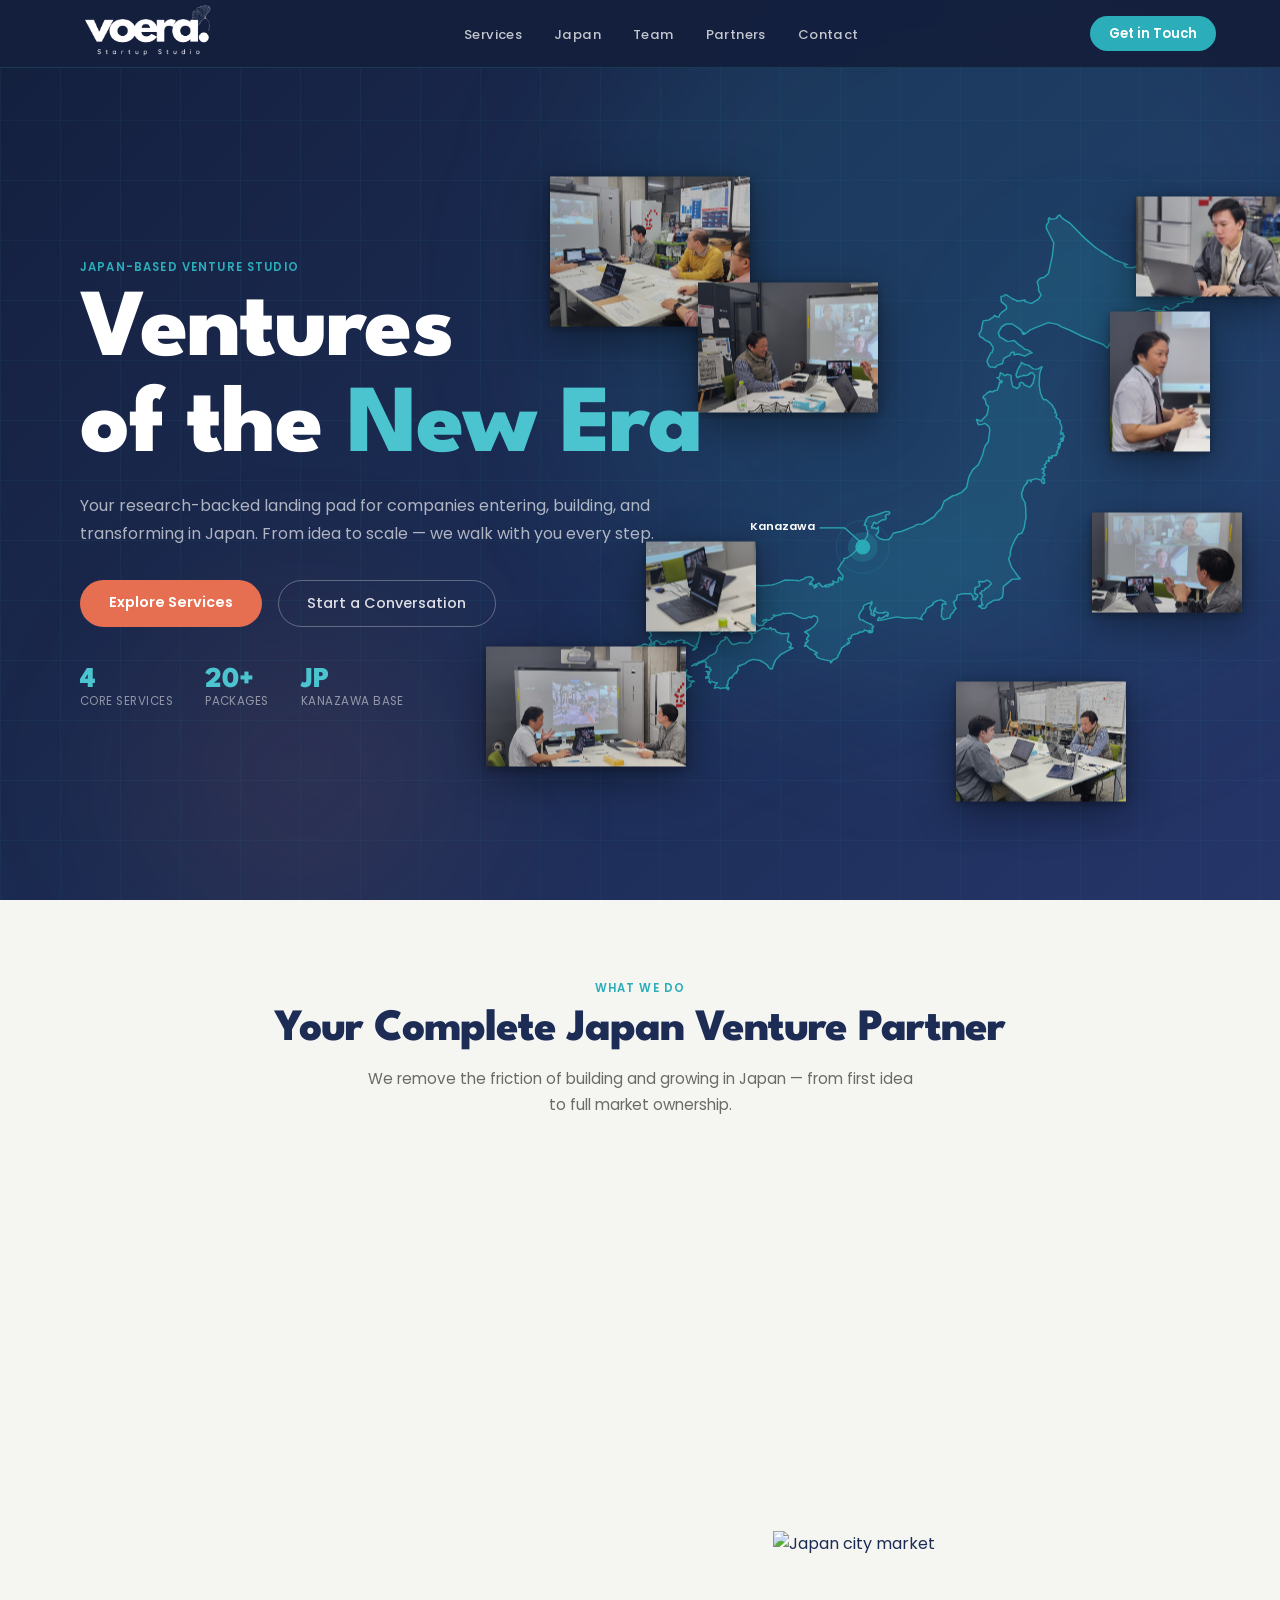
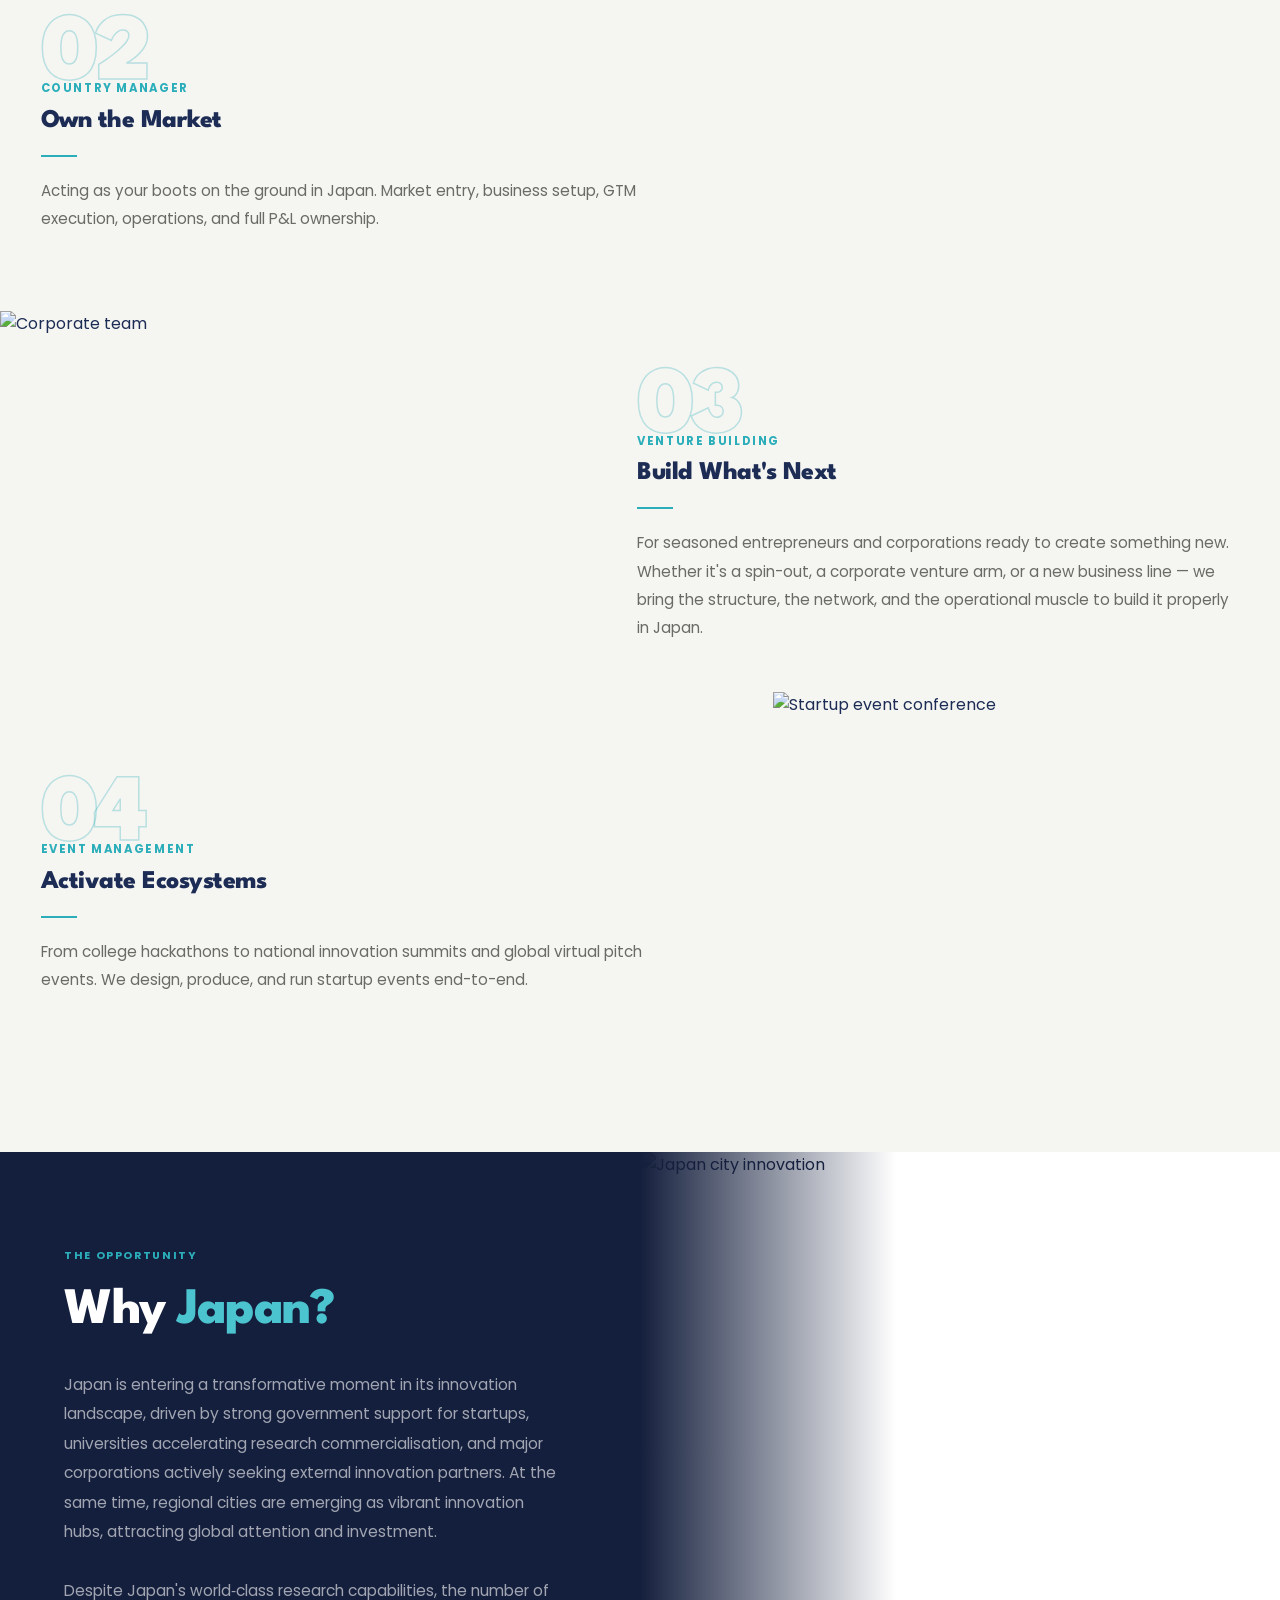
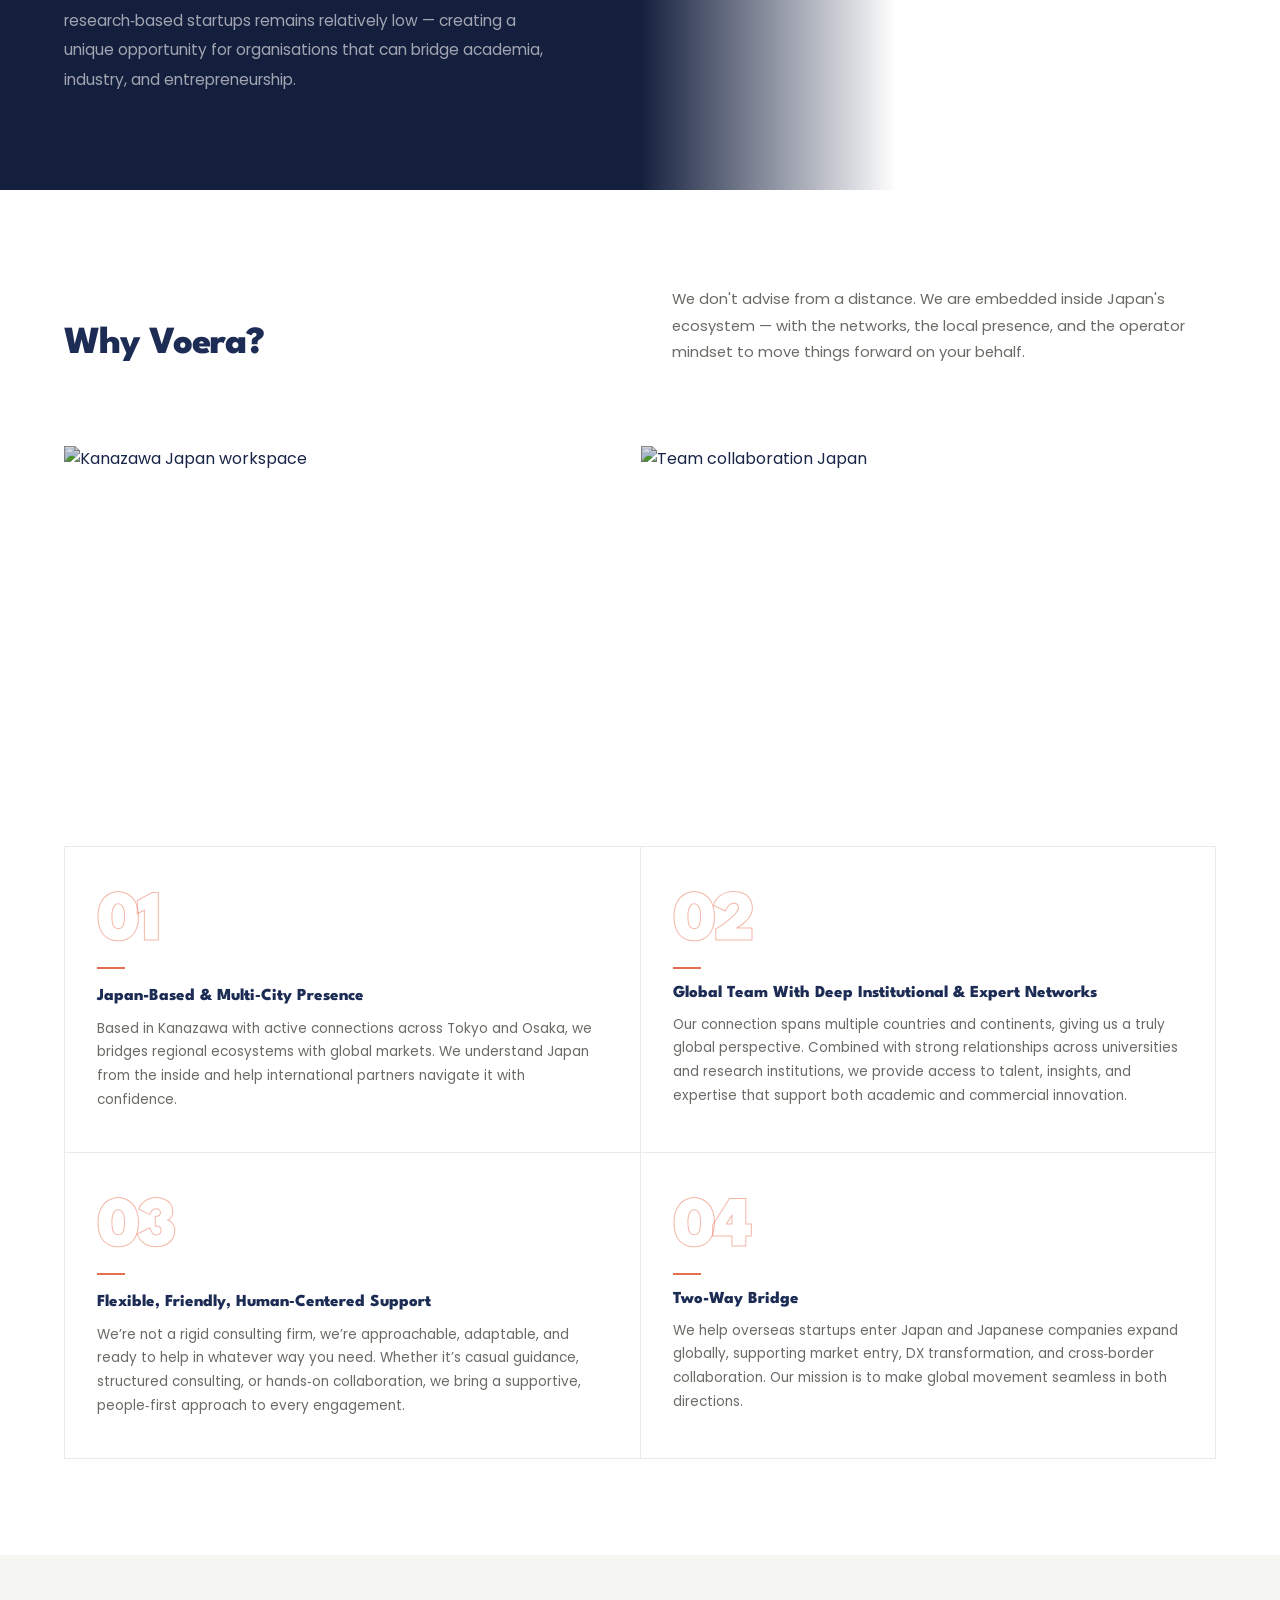
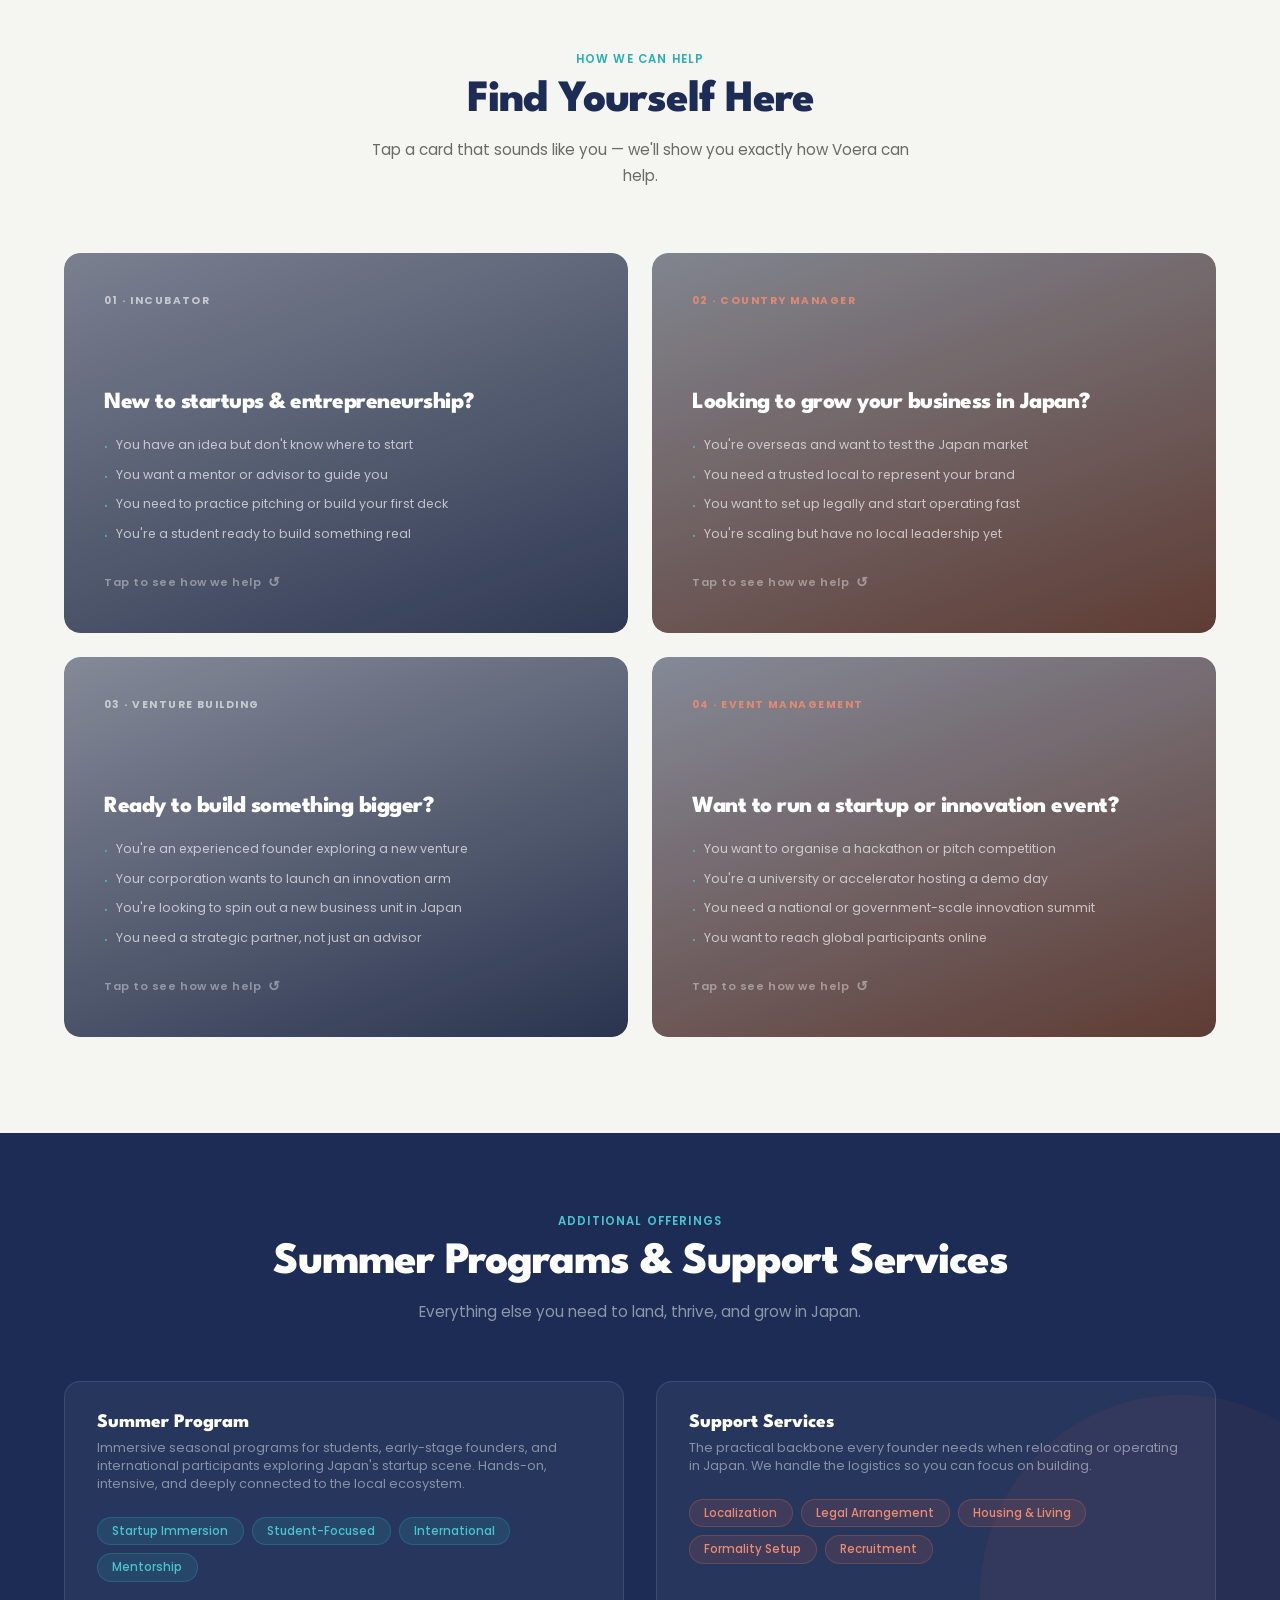
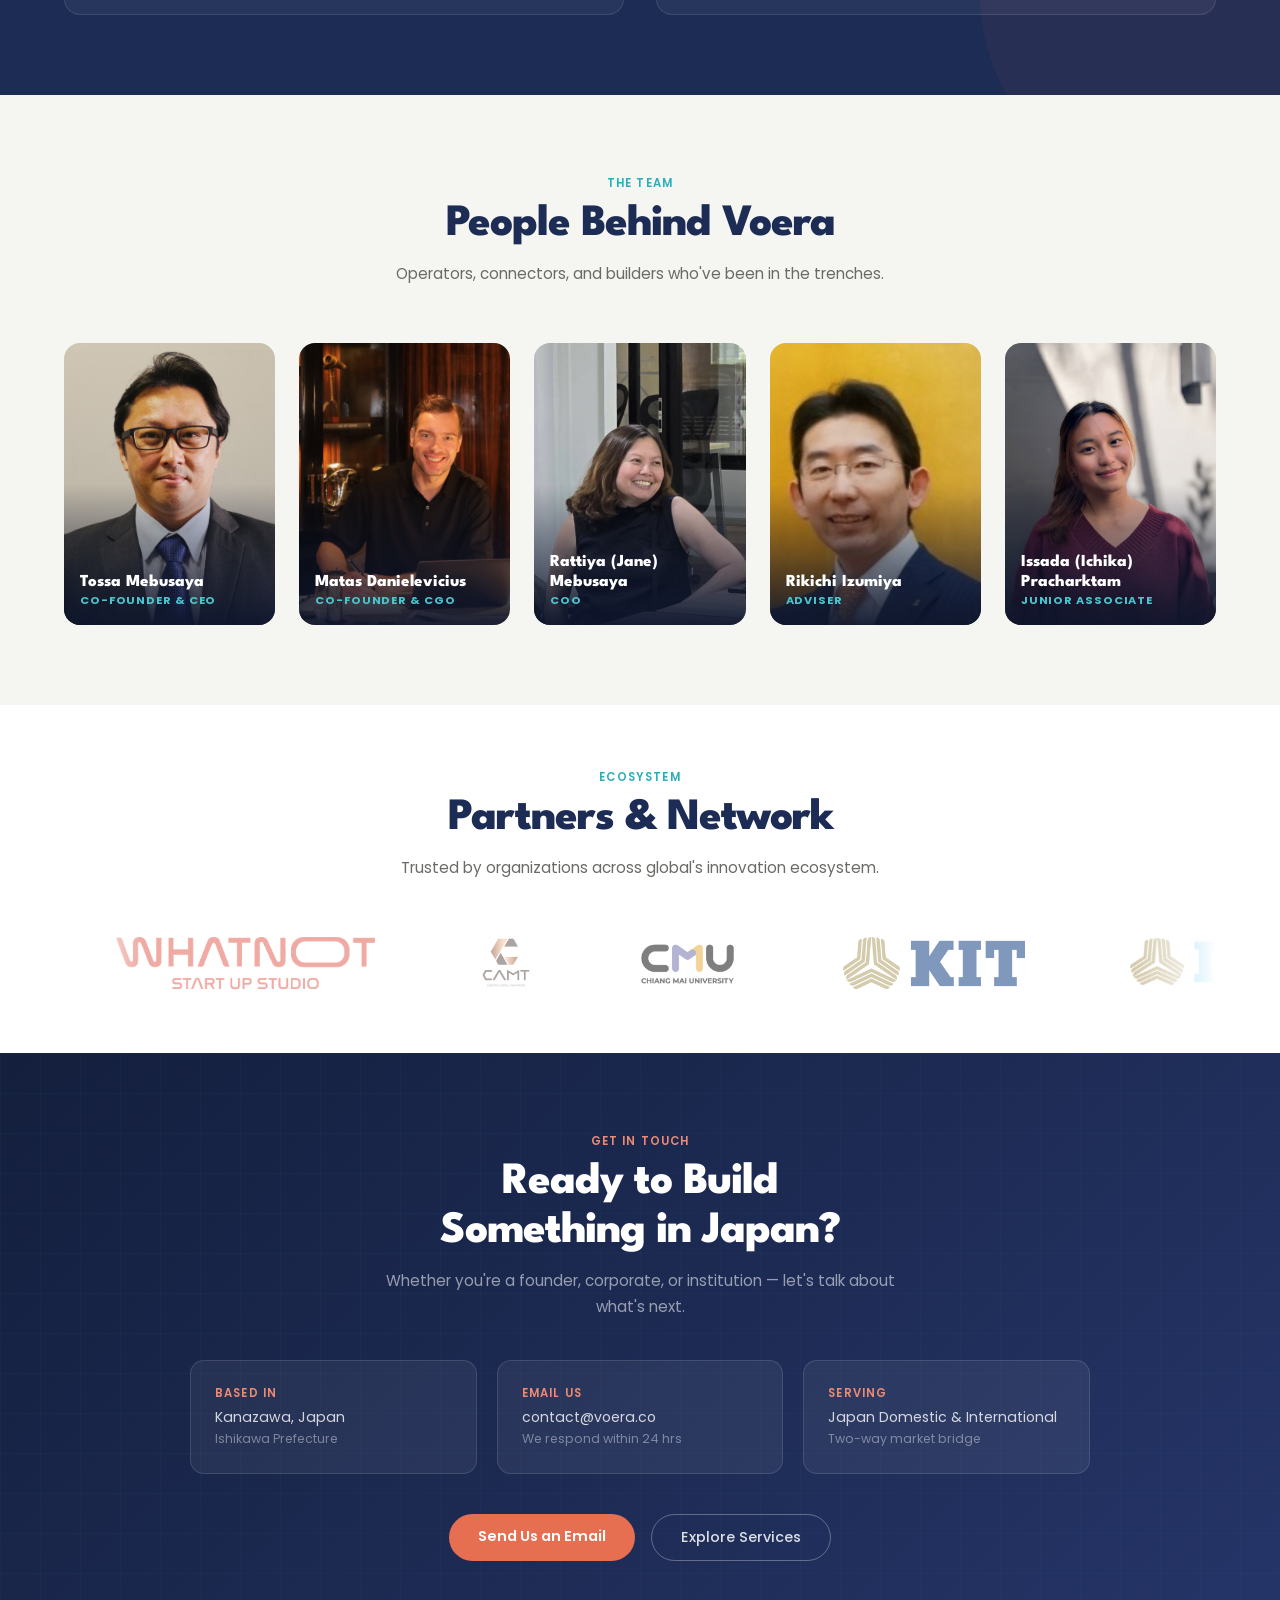
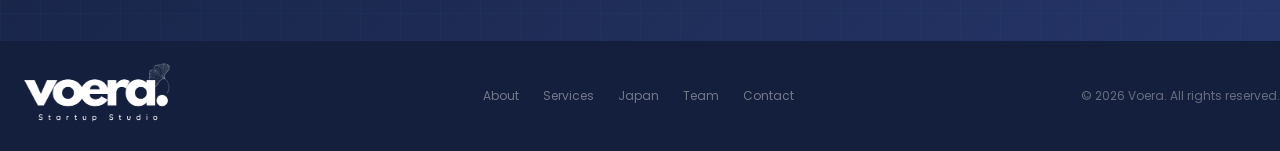
==== commit 6f876ef3: "Fix wide-monitor position" ====
--- a/index.html
+++ b/index.html
@@ -526,7 +526,7 @@
         <div class="team-info">
           <div class="team-name">Issada (Ichika) Pracharktam</div>
           <div class="team-role">Junior Associate</div>
-          <p class="team-bio">Thai-Japanese young talent driven to bridge Japan to the world, bringing cross-cultural understanding and fresh perspectives.</p>
+          <p class="team-bio">Thai-Japanese talent driven to bridge Japan to the world, bringing cross-cultural understanding and new opportunities discovered through data.</p>
         </div>
       </div>
     </div>
@@ -667,6 +667,9 @@
   srowObserver.observe(row);
 });
  
+document.querySelectorAll('.flip-back').forEach(back => {
+  back.addEventListener('click', e => e.stopPropagation());
+});
 
 // Scroll reveal
 const observer = new IntersectionObserver((entries) => {
--- a/vstyles.css
+++ b/vstyles.css
@@ -69,18 +69,28 @@
 .map-badge-sub{font-size:0.68rem;color:rgba(255,255,255,0.45);line-height:1.4;}
 /* Dashed connector lines from badges to map center */
 .japan-map-container::before,.japan-map-container::after{display:none;}
-
+/* Constrain the whole visual so it doesn't stretch infinitely */
+.japan-map-container {
+  position: relative;
+  width: 100%;
+  max-width: 700px;        /* cap the growth */
+  margin: 0 auto;          /* center it on wider screens */
+  display: flex;
+  align-items: center;
+  justify-content: center;
+}
 /* Floating parallax images around the map */
 .float-img{position:absolute;overflow:hidden;box-shadow:0 12px 40px rgba(0,0,0,0.4),0 2px 8px rgba(0,0,0,0.3);will-change:transform;transition:transform 0.08s linear;}
 .float-img img{width:100%;height:100%;object-fit:cover;display:block;}
-.float-img-1{width:200px;height:150px;top:-20px;left:-60px;}
-.float-img-2{width:150px;height:100px;top:0px;right:-80px;}
-.float-img-3{width:200px;height:120px;bottom:5px;left:-140px;}
-.float-img-4{width:170px;height:120px;bottom:-30px;right:150px;}
-.float-img-5{width:180px;height:130px;top:15%;left:160px;}
-.float-img-6{width:100px;height:140px;top:20%;right:20px;}
-.float-img-7{width:110px;height:90px;top:60%;left:20px;}
-.float-img-8{width:150px;height:100px;top:55%;right:-30px;}
+/* Keep floating images pinned proportionally using percentages */
+.float-img-1 { width: 200px; height: 150px; top: -20px;  left: -5%;  }
+.float-img-2 { width: 150px; height: 100px; top: 0px;    right: -10%; }
+.float-img-3 { width: 200px; height: 120px; bottom: 5px; left: -15%;  }
+.float-img-4 { width: 170px; height: 120px; bottom: -30px; right: 15%; }
+.float-img-5 { width: 180px; height: 130px; top: 15%;   left: 18%;  }
+.float-img-6 { width: 100px; height: 140px; top: 20%;   right: 2%;  }
+.float-img-7 { width: 110px; height: 90px;  top: 60%;   left: 10%;   }
+.float-img-8 { width: 150px; height: 100px; top: 55%;   right: -3%; }
 .float-img-overlay{position:absolute;inset:0;background:linear-gradient(135deg,rgba(28,44,84,0.25),transparent);border-radius:inherit;}
  
 /* SHARED SECTION HEADER */
@@ -128,7 +138,19 @@
  
 /* Shared face styles */
 .flip-front,.flip-back{position:absolute;inset:0;backface-visibility:hidden;-webkit-backface-visibility:hidden;border-radius:16px;padding:2.5rem;}
- 
+/* .flip-front { z-index: 1; }
+.flip-back  { z-index: 2; }  */
+.flip-front, .flip-back {
+  backface-visibility: hidden;
+  -webkit-backface-visibility: hidden;
+  pointer-events: none; /* disable all by default */
+}
+.flip-card.flipped .flip-back {
+  pointer-events: auto; /* only re-enable the visible face */
+}
+.flip-card:not(.flipped) .flip-front {
+  pointer-events: auto;
+}
 /* FRONT */
 .flip-front{display:flex;flex-direction:column;justify-content:space-between;overflow:hidden;}
 .flip-front-bg{position:absolute;inset:0;border-radius:16px;background-size:cover;background-position:center;z-index:0;transition:transform 0.6s ease;}
@@ -156,7 +178,7 @@
 .flip-back-reset:hover{color:var(--navy);}
 .flip-back-reset::before{content:'↺';font-size:0.85rem;}
 .flip-back-cta{display:inline-flex;align-items:center;gap:0.5rem;background:var(--navy);color:var(--white);padding:0.55rem 1.25rem;border-radius:6px;font-size:0.8rem;font-weight:600;text-decoration:none;font-family:var(--font-body);transition:background 0.2s;}
-.flip-back-cta:hover{background:var(--coral);}
+.flip-back-cta:hover{background:rgb(50, 77, 152);}
 .flip-back-cta.coral-cta{background:var(--coral);}
 .flip-back-cta.coral-cta:hover{background:var(--coral-light);}
 .flip-back-cta::after{content:'→';}
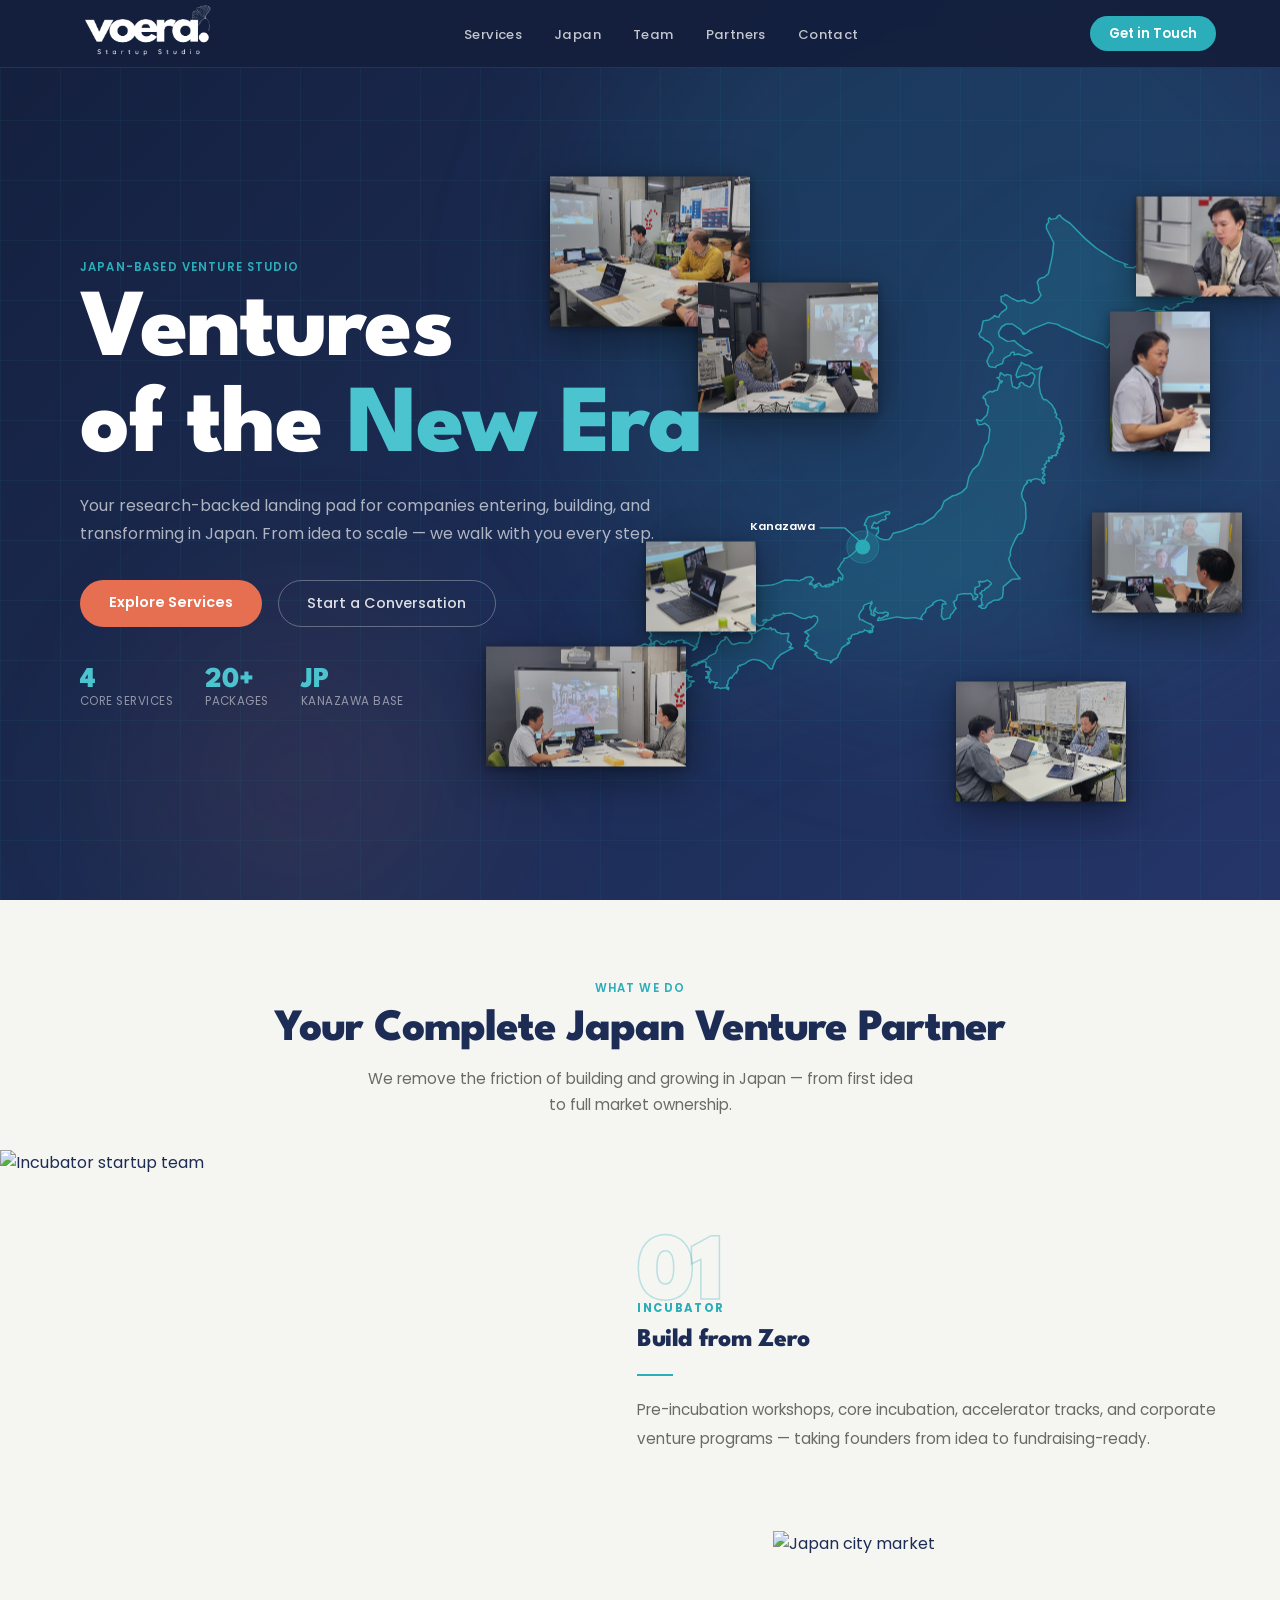
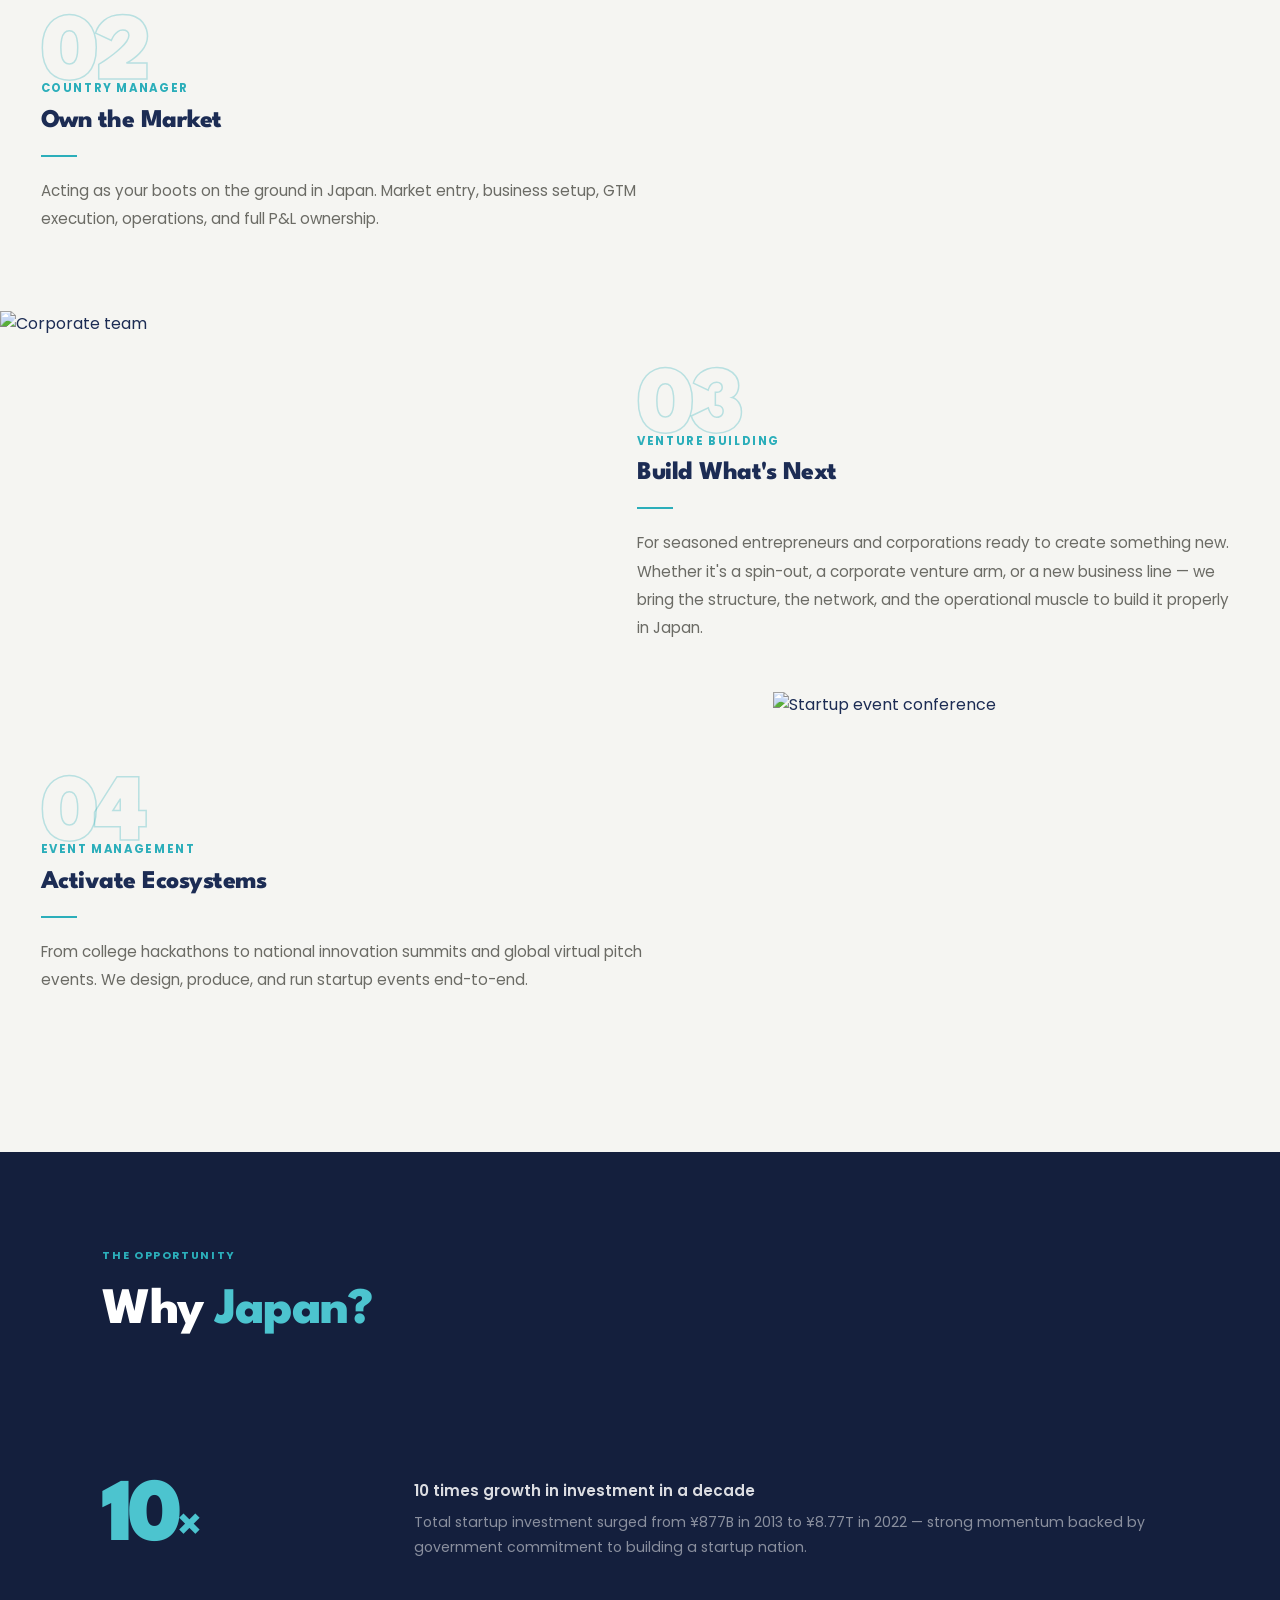
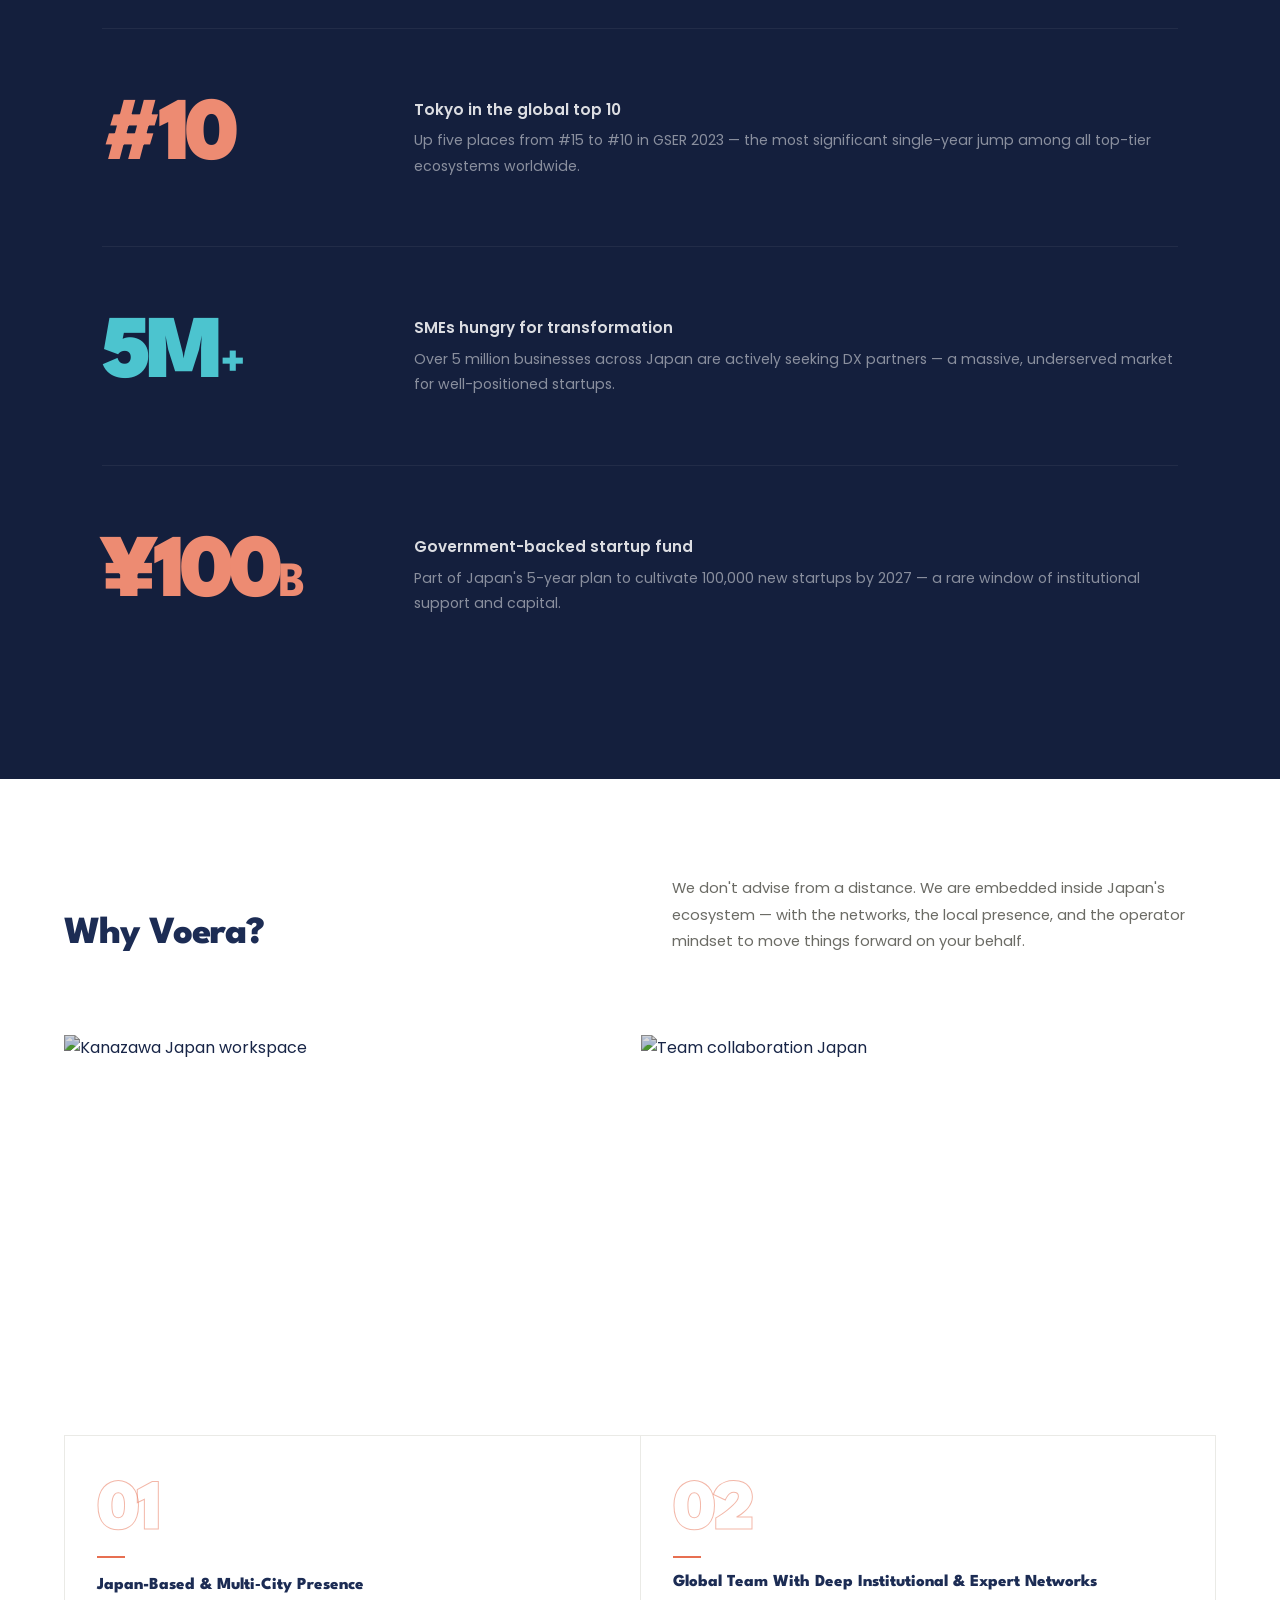
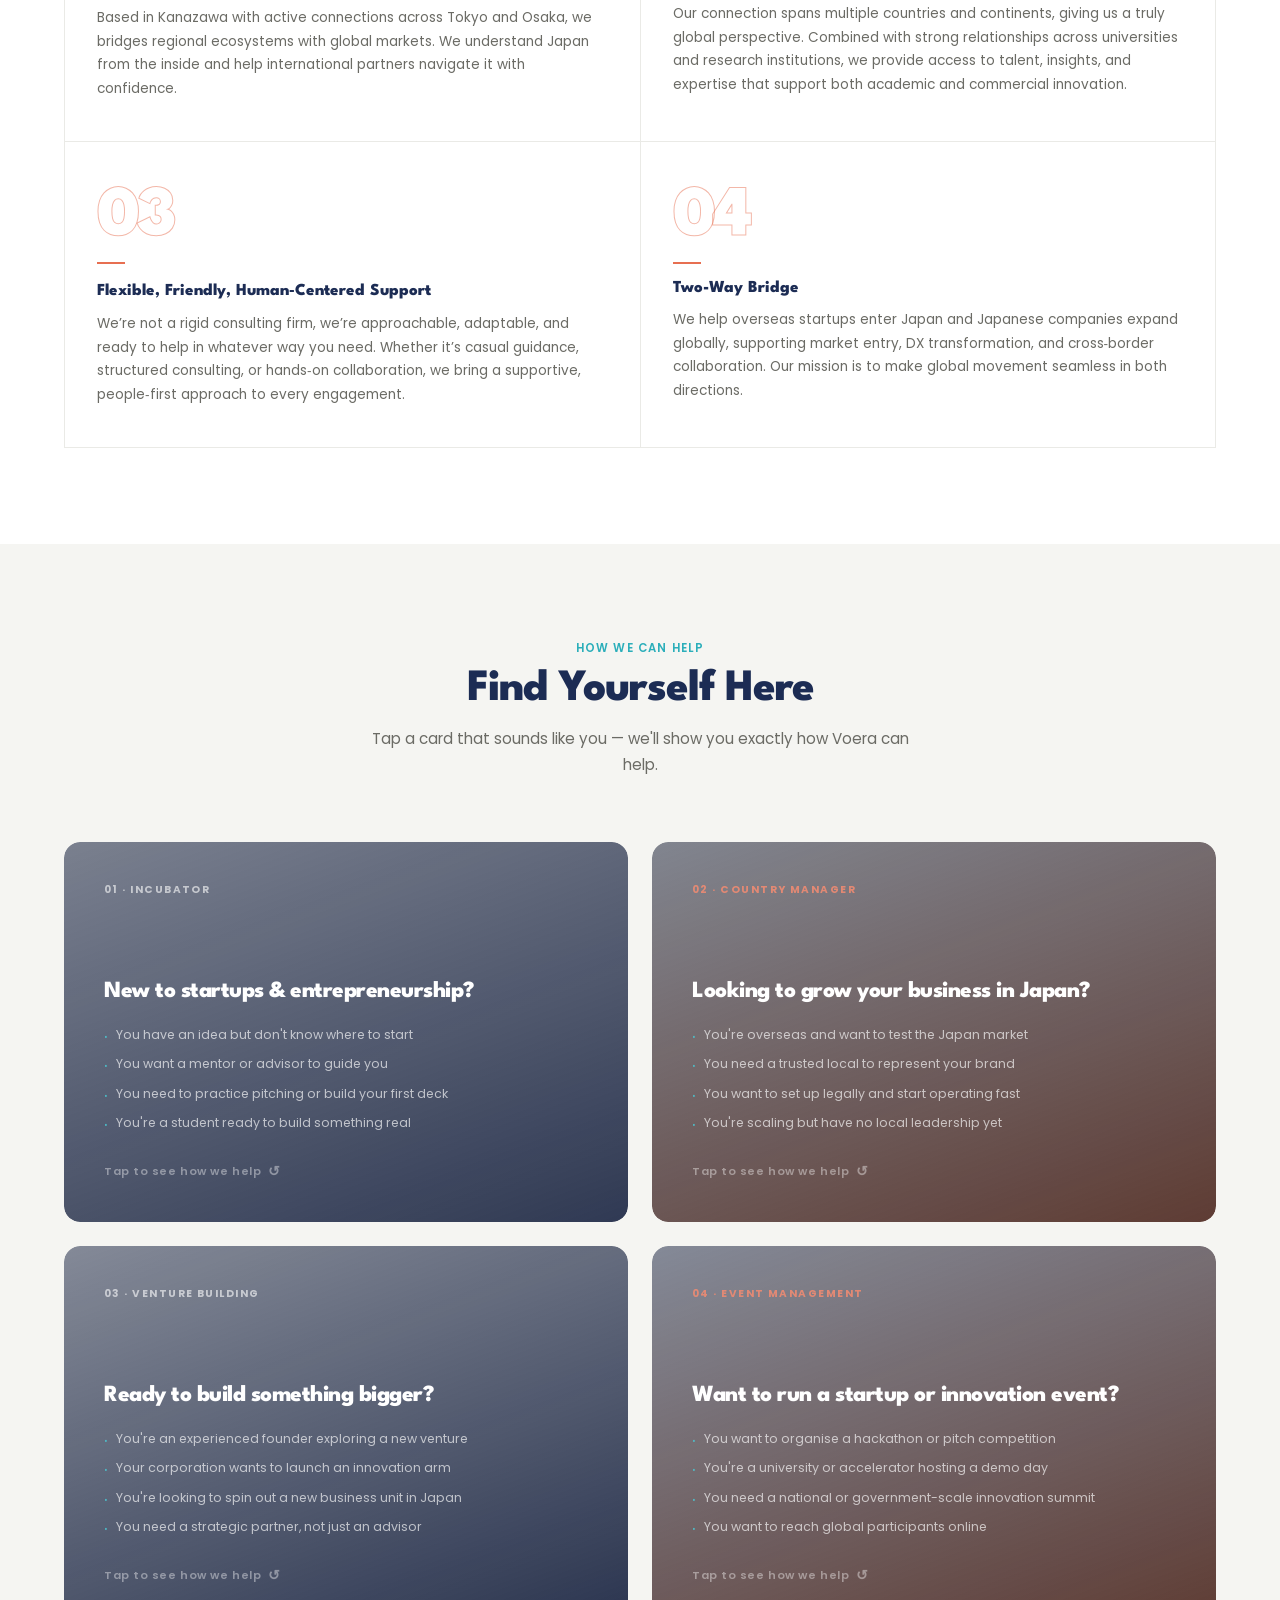
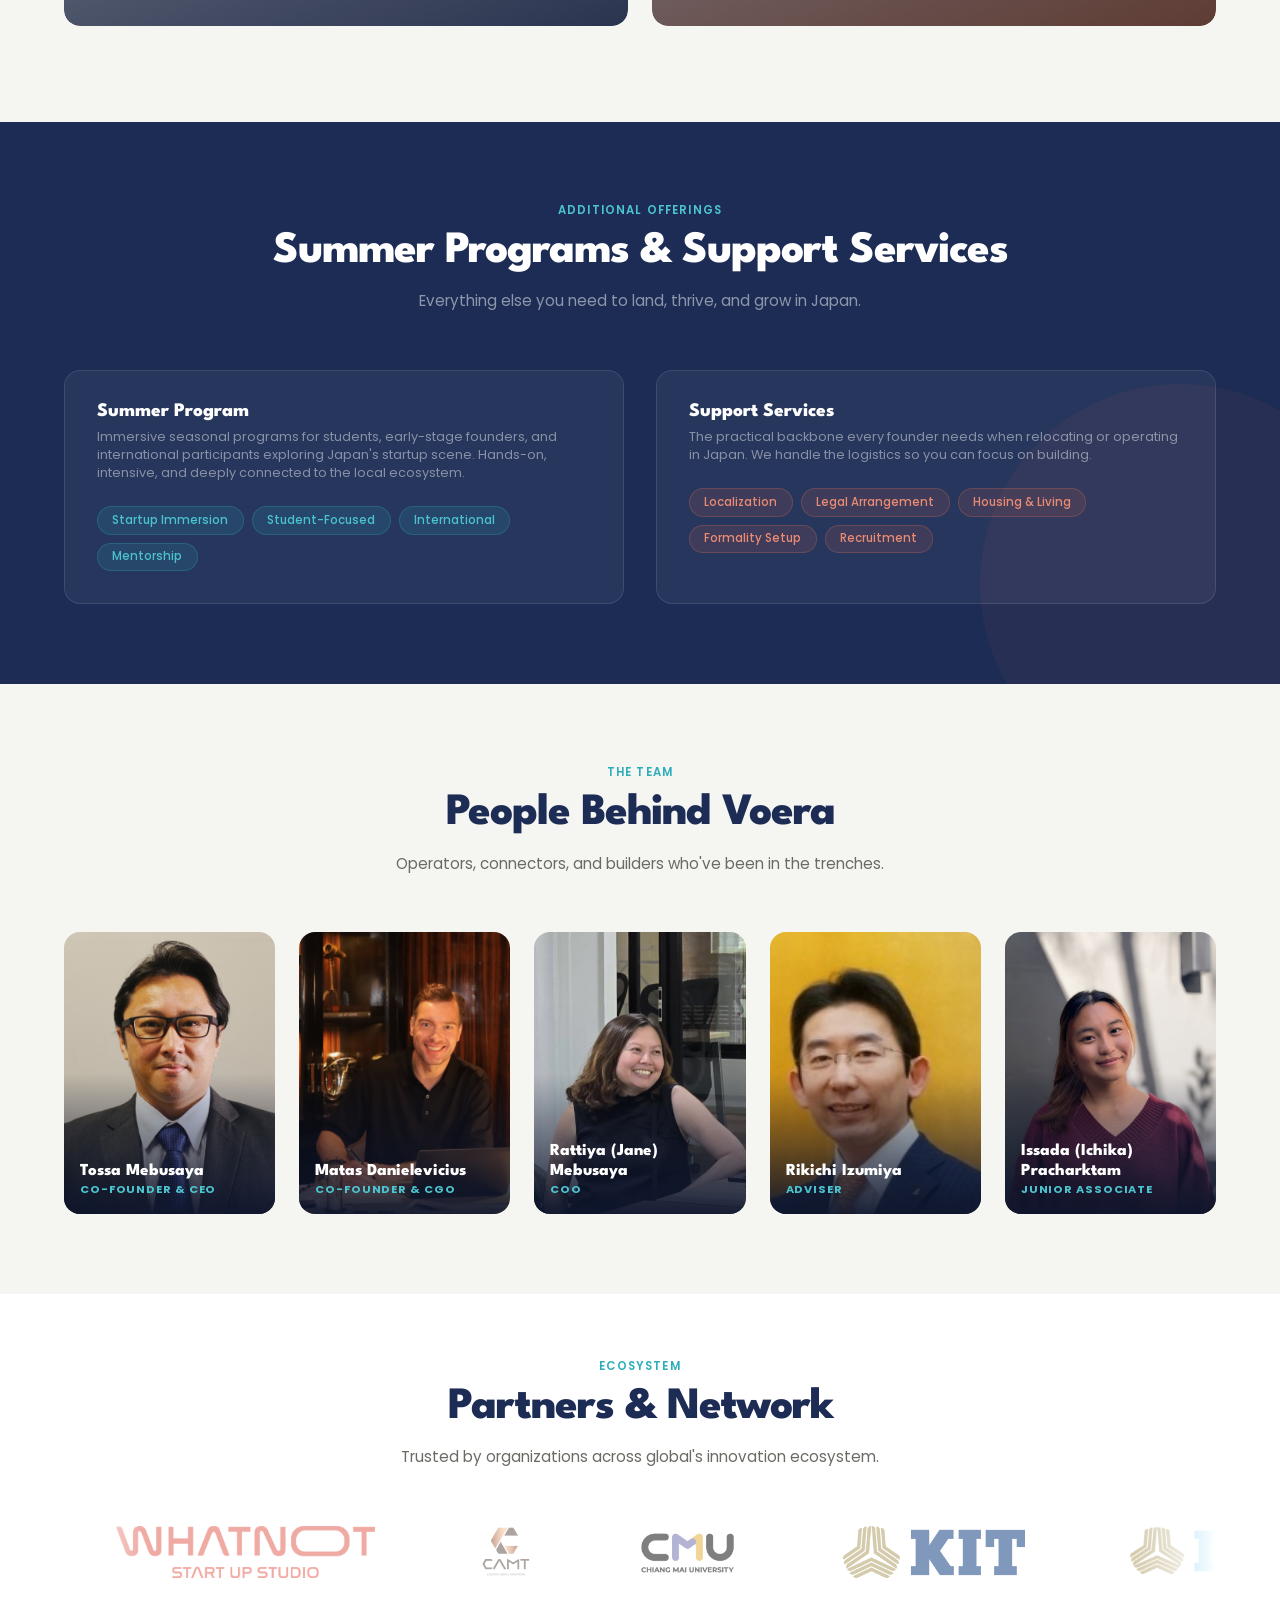
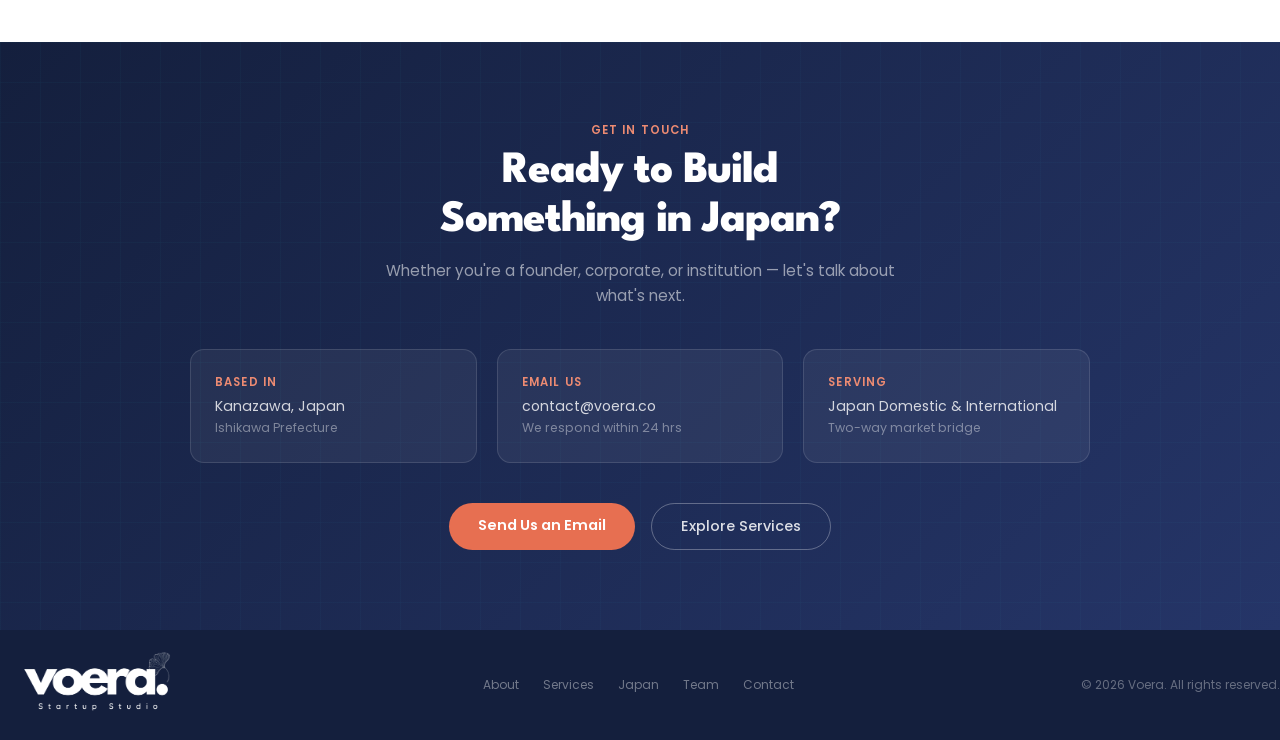
==== commit b0234a6c: "Update design and adjustment" ====
--- a/index.html
+++ b/index.html
@@ -195,14 +195,32 @@
     <div class="japan-why-text">
       <div class="japan-why-tag">The Opportunity</div>
       <h2 class="japan-why-title">Why <em>Japan?</em></h2>
-      <p class="japan-why-body">Japan is entering a transformative moment in its innovation landscape, driven by strong government support for startups, universities accelerating research commercialisation, and major corporations actively seeking external innovation partners. At the same time, regional cities are emerging as vibrant innovation hubs, attracting global attention and investment.<br><br>Despite Japan's world‑class research capabilities, the number of research‑based startups remains relatively low — creating a unique opportunity for organisations that can bridge academia, industry, and entrepreneurship.</p>
-    </div>
-    <div class="japan-why-img">
-      <img src="https://images.unsplash.com/photo-1540959733332-eab4deabeeaf?w=1200&q=80" alt="Japan city innovation"/>
-      <div class="japan-why-img-overlay"></div>
-    </div>
-  </div>
- 
+ 
+      <div class="japan-stats">
+ 
+        <div class="japan-stat" style="margin-left:0rem;">
+          <div class="japan-stat-num">10<span class="japan-stat-unit">×</span></div>
+          <p class="japan-stat-desc"><strong>10 times growth in investment in a decade</strong>Total startup investment surged from ¥877B in 2013 to ¥8.77T in 2022 — strong momentum backed by government commitment to building a startup nation.</p>
+        </div>
+ 
+        <div class="japan-stat" style="margin-left:0rem;">
+          <div class="japan-stat-num coral">#10</div>
+          <p class="japan-stat-desc"><strong>Tokyo in the global top 10</strong>Up five places from #15 to #10 in GSER 2023 — the most significant single-year jump among all top-tier ecosystems worldwide.</p>
+        </div>
+ 
+        <div class="japan-stat" style="margin-left:0rem;">
+          <div class="japan-stat-num">5M<span class="japan-stat-unit">+</span></div>
+          <p class="japan-stat-desc"><strong>SMEs hungry for transformation</strong>Over 5 million businesses across Japan are actively seeking DX partners — a massive, underserved market for well-positioned startups.</p>
+        </div>
+ 
+        <div class="japan-stat" style="margin-left:0rem;">
+          <div class="japan-stat-num coral">¥100<span class="japan-stat-unit">B</span></div>
+          <p class="japan-stat-desc"><strong>Government-backed startup fund</strong>Part of Japan's 5-year plan to cultivate 100,000 new startups by 2027 — a rare window of institutional support and capital.</p>
+        </div>
+ 
+      </div>
+    </div>
+  </div>
   <!-- Part 2: Why Voera? -->
   <div class="japan-voera">
     <div class="japan-voera-inner">
@@ -476,7 +494,7 @@
       <p class="section-sub">Operators, connectors, and builders who've been in the trenches.</p>
     </div>
     <div class="team-grid">
-      <!-- Team card — replace src with actual photo -->
+      <!-- Team card  -->
       <div class="team-card">
         <img src="team/Tossa.png" alt="Co-Founder & CEO"/>
         <div class="team-overlay"></div>
@@ -670,6 +688,19 @@
 document.querySelectorAll('.flip-back').forEach(back => {
   back.addEventListener('click', e => e.stopPropagation());
 });
+ 
+
+// Japan stats — each stat observed individually, slow stagger
+const statObserver = new IntersectionObserver((entries) => {
+  entries.forEach(e => {
+    if (e.isIntersecting) {
+      setTimeout(() => e.target.classList.add('visible'), 120);
+      statObserver.unobserve(e.target);
+    }
+  });
+}, { threshold: 0.3 });
+document.querySelectorAll('.japan-stat').forEach(stat => statObserver.observe(stat));
+
 
 // Scroll reveal
 const observer = new IntersectionObserver((entries) => {
@@ -681,7 +712,7 @@
   });
 }, { threshold: 0.12 });
 
-document.querySelectorAll('.pillar-card, .pkg-card, .journey-step, .team-card, .extra-card, .japan-adv-item').forEach(el => {
+document.querySelectorAll('.team-card, .extra-card, .japan-adv-item').forEach(el => {
   el.style.opacity = '0';
   el.style.transform = 'translateY(20px)';
   el.style.transition = 'opacity 0.5s ease, transform 0.5s ease';
--- a/vstyles.css
+++ b/vstyles.css
@@ -138,8 +138,6 @@
  
 /* Shared face styles */
 .flip-front,.flip-back{position:absolute;inset:0;backface-visibility:hidden;-webkit-backface-visibility:hidden;border-radius:16px;padding:2.5rem;}
-/* .flip-front { z-index: 1; }
-.flip-back  { z-index: 2; }  */
 .flip-front, .flip-back {
   backface-visibility: hidden;
   -webkit-backface-visibility: hidden;
@@ -183,26 +181,47 @@
 .flip-back-cta.coral-cta:hover{background:var(--coral-light);}
 .flip-back-cta::after{content:'→';}
  
-@media(max-width:760px){
+@media(max-width:1000px){
   .flip-grid{grid-template-columns:1fr;}
-  .flip-card{height:auto;min-height:340px;}
-}
+  .flip-card{height:auto;min-height:450px;}
+}
+
 
 
 /* JAPAN CONTEXT */
-.japan-ctx{background:var(--white);padding:0;}
+.japan-ctx{background:var(--off-white);padding:0;}
  
 /* Why Japan block */
-.japan-why{display:grid;grid-template-columns:1fr 1fr;min-height:560px;}
-.japan-why-text{padding:6rem 10% 6rem 10%;display:flex;flex-direction:column;justify-content:center;background:var(--navy-deep);}
+.japan-why{background:var(--navy-deep);}
+.japan-why-text{padding:6rem 8%;display:flex;flex-direction:column;justify-content:flex-start;max-width:1300px;margin:0 auto;}
 .japan-why-tag{font-size:0.68rem;font-weight:700;letter-spacing:0.15em;text-transform:uppercase;color:var(--teal);margin-bottom:1.25rem;}
-.japan-why-title{font-family:var(--font-display);font-size:clamp(2.2rem,4vw,3.2rem);font-weight:800;color:var(--white);letter-spacing:-1.5px;line-height:1.05;margin-bottom:2rem;}
+.japan-why-title{font-family:var(--font-display);font-size:clamp(2.2rem,4vw,3.2rem);font-weight:800;color:var(--white);letter-spacing:-1.5px;line-height:1.05;margin-bottom:3.5rem;}
 .japan-why-title em{color:var(--teal-light);font-style:normal;}
 .japan-why-body{font-size:0.97rem;line-height:1.9;color:rgba(255,255,255,0.6);max-width:500px;}
+
+/* Japan stats */
+.japan-stats{display:flex;flex-direction:column;gap:0;margin-top:1rem;}
+.japan-stat{display:flex;flex-direction:row;align-items:center;gap:2rem;padding:4rem 0;border-bottom:1px solid rgba(255,255,255,0.06);opacity:0;transform:translateY(28px);transition:opacity 0.7s ease,transform 0.7s ease;}
+.japan-stat:last-child{border-bottom:none;}
+.japan-stat.visible{opacity:1;transform:translateY(0);}
+.japan-stat-num{font-family:var(--font-display);font-size:clamp(5rem,7vw,6rem);font-weight:900;line-height:1;letter-spacing:-5px;white-space:nowrap;flex-shrink:0;width:280px;color:var(--teal-light);}
+.japan-stat-num.coral{color:var(--coral-light);}
+.japan-stat-unit{font-size:55%;font-weight:700;letter-spacing:0;}
+.japan-stat-desc{font-size:0.88rem;color:rgba(255,255,255,0.5);line-height:1.8;flex:1;}
+.japan-stat-desc strong{color:rgba(255,255,255,0.85);font-weight:600;display:block;margin-bottom:0.35rem;font-size:0.95rem;}
+
+
+@media(max-width:600px){
+  .japan-why-text{padding:4rem 6%;}
+  .japan-stat{flex-direction:column;align-items:flex-start;gap:0.6rem;padding:2.5rem 0;}
+  .japan-stat-num{font-size:clamp(3.5rem,16vw,5rem);letter-spacing:-3px;width:auto;}
+  .japan-stat-desc{font-size:0.82rem;}
+}
 .japan-why-img{position:relative;overflow:hidden;}
 .japan-why-img img{width:100%;height:100%;object-fit:cover;display:block;filter:brightness(0.75);}
 .japan-why-img-overlay{position:absolute;inset:0;background:linear-gradient(to right,var(--navy-deep) 0%,transparent 40%);}
  
+
 /* Voera advantage block */
 .japan-voera{padding:6rem 5%;background:var(--white);}
 .japan-voera-inner{max-width:1200px;margin:0 auto;}
@@ -219,7 +238,8 @@
 .japan-adv-title{font-family:var(--font-display);font-size:1.05rem;font-weight:800;color:var(--navy);margin-bottom:0.75rem;margin-top:0.5rem;}
 .japan-adv-desc{font-size:0.85rem;color:var(--gray-text);line-height:1.75;}
 .japan-adv-line{width:28px;height:2px;background:var(--coral);margin-bottom:1rem;}
- 
+
+
 /* SUMMER + OTHERS */
 .extras{background:var(--navy);padding:5rem 5%;position:relative;overflow:hidden;}
 .extras::after{content:'';position:absolute;bottom:-100px;right:-100px;width:400px;height:400px;border-radius:50%;background:rgba(231,111,81,0.06);pointer-events:none;}
@@ -345,18 +365,16 @@
   .srow-text{padding:2rem 5% !important;}
   .srow-num{font-size:4rem;}
   .srow-title{font-size:1.6rem;}
-  .journey-steps{grid-template-columns:repeat(2,1fr);gap:2rem;}
-  .journey-steps::before{display:none;}
   .audience-tabs{flex-direction:column;gap:0;border-bottom:none;}
   .atab{border-bottom:1px solid var(--gray-light);border-left:2px solid transparent;padding:1rem 1rem;margin-right:0;}
   .atab.active{border-left-color:var(--teal);border-bottom-color:var(--gray-light);}
-  .pkg-row{grid-template-columns:1fr 1fr;gap:0.75rem;}
-  .pkg-row-for,.pkg-row-duration{display:none;}
   .pkg-drawer.open{grid-template-columns:1fr;}
   .spanel-head{grid-template-columns:1fr;}
   .spanel-audience-badges{justify-content:flex-start;margin-top:1rem;}
-  .japan-why{grid-template-columns:1fr;}
+  .japan-why{display:block;}
   .japan-why-img{display:none;}
+  .japan-stats{grid-template-columns:1fr;}
+  .japan-stat:nth-child(n){margin-top:0;}
   .japan-voera-header{grid-template-columns:1fr;gap:1.5rem;margin-bottom:3rem;}
   .japan-voera-img-row{height:200px;}
   .japan-adv-grid{grid-template-columns:1fr;}
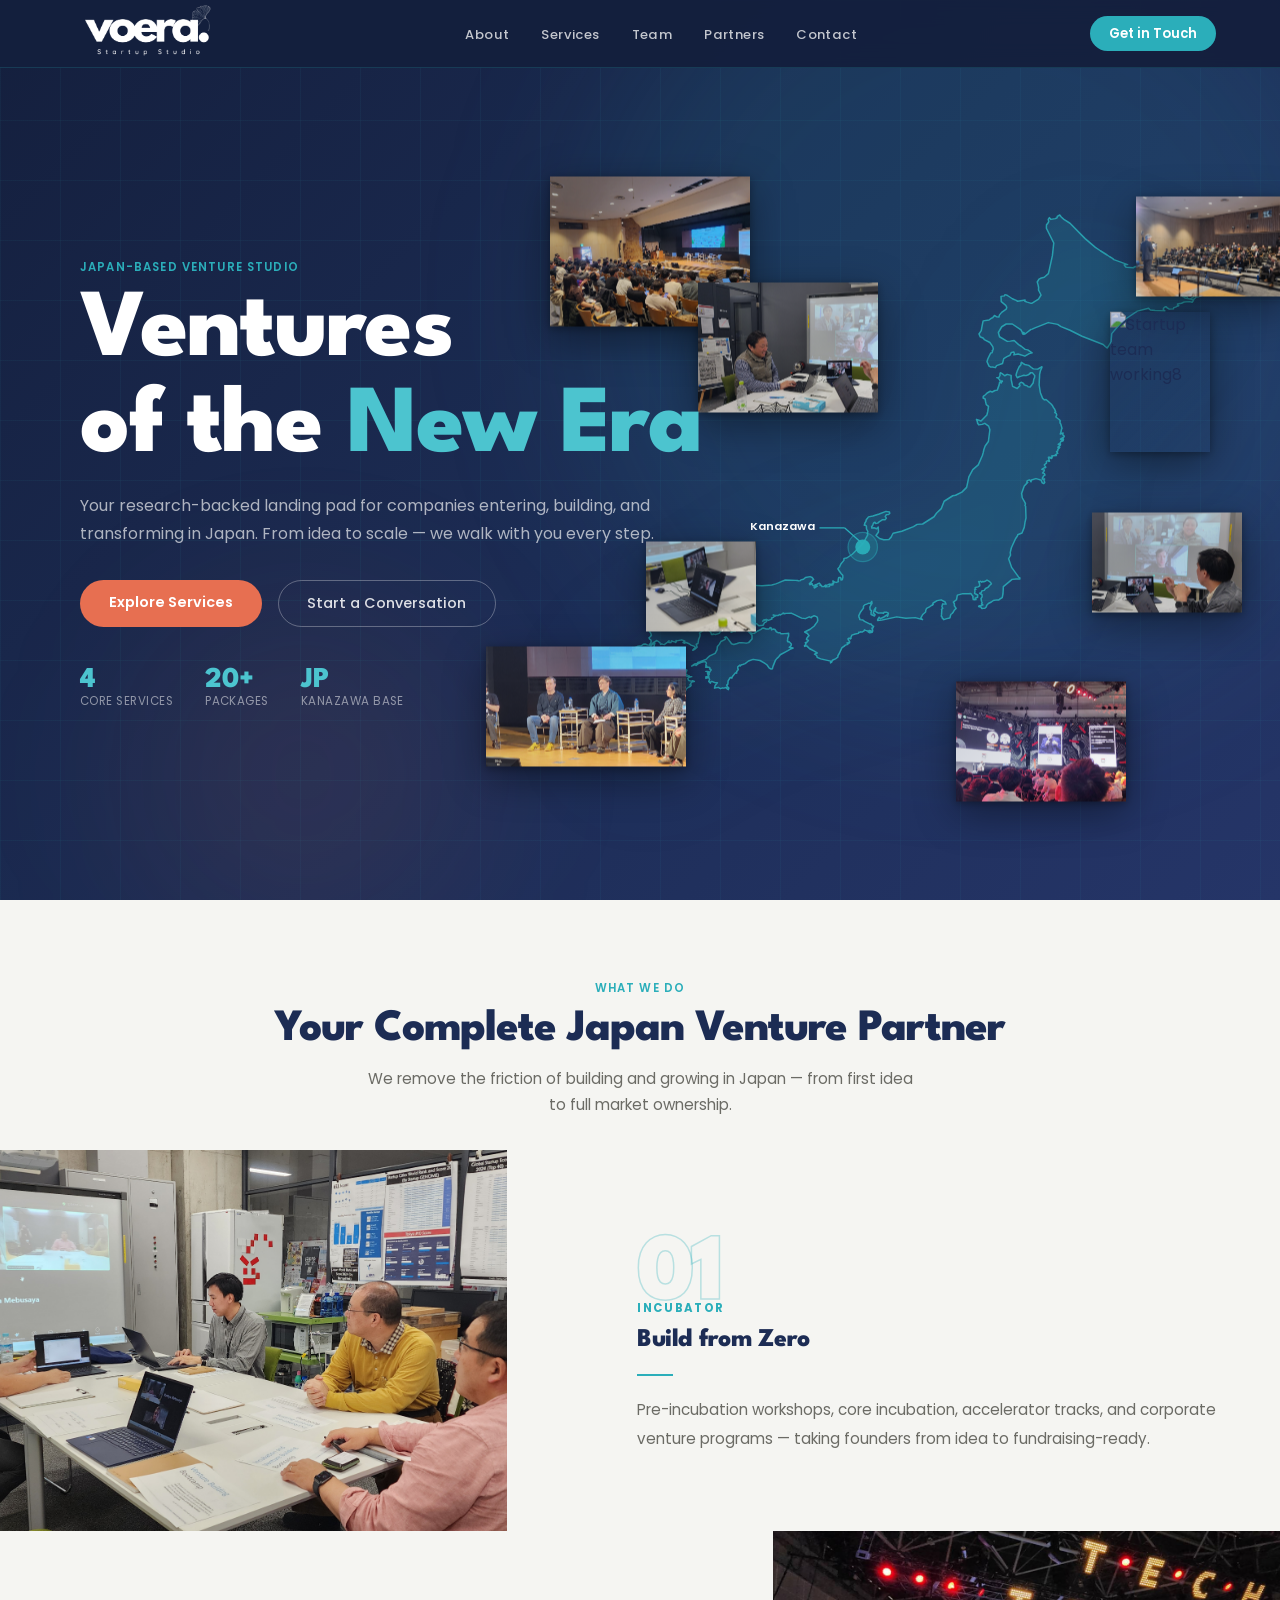
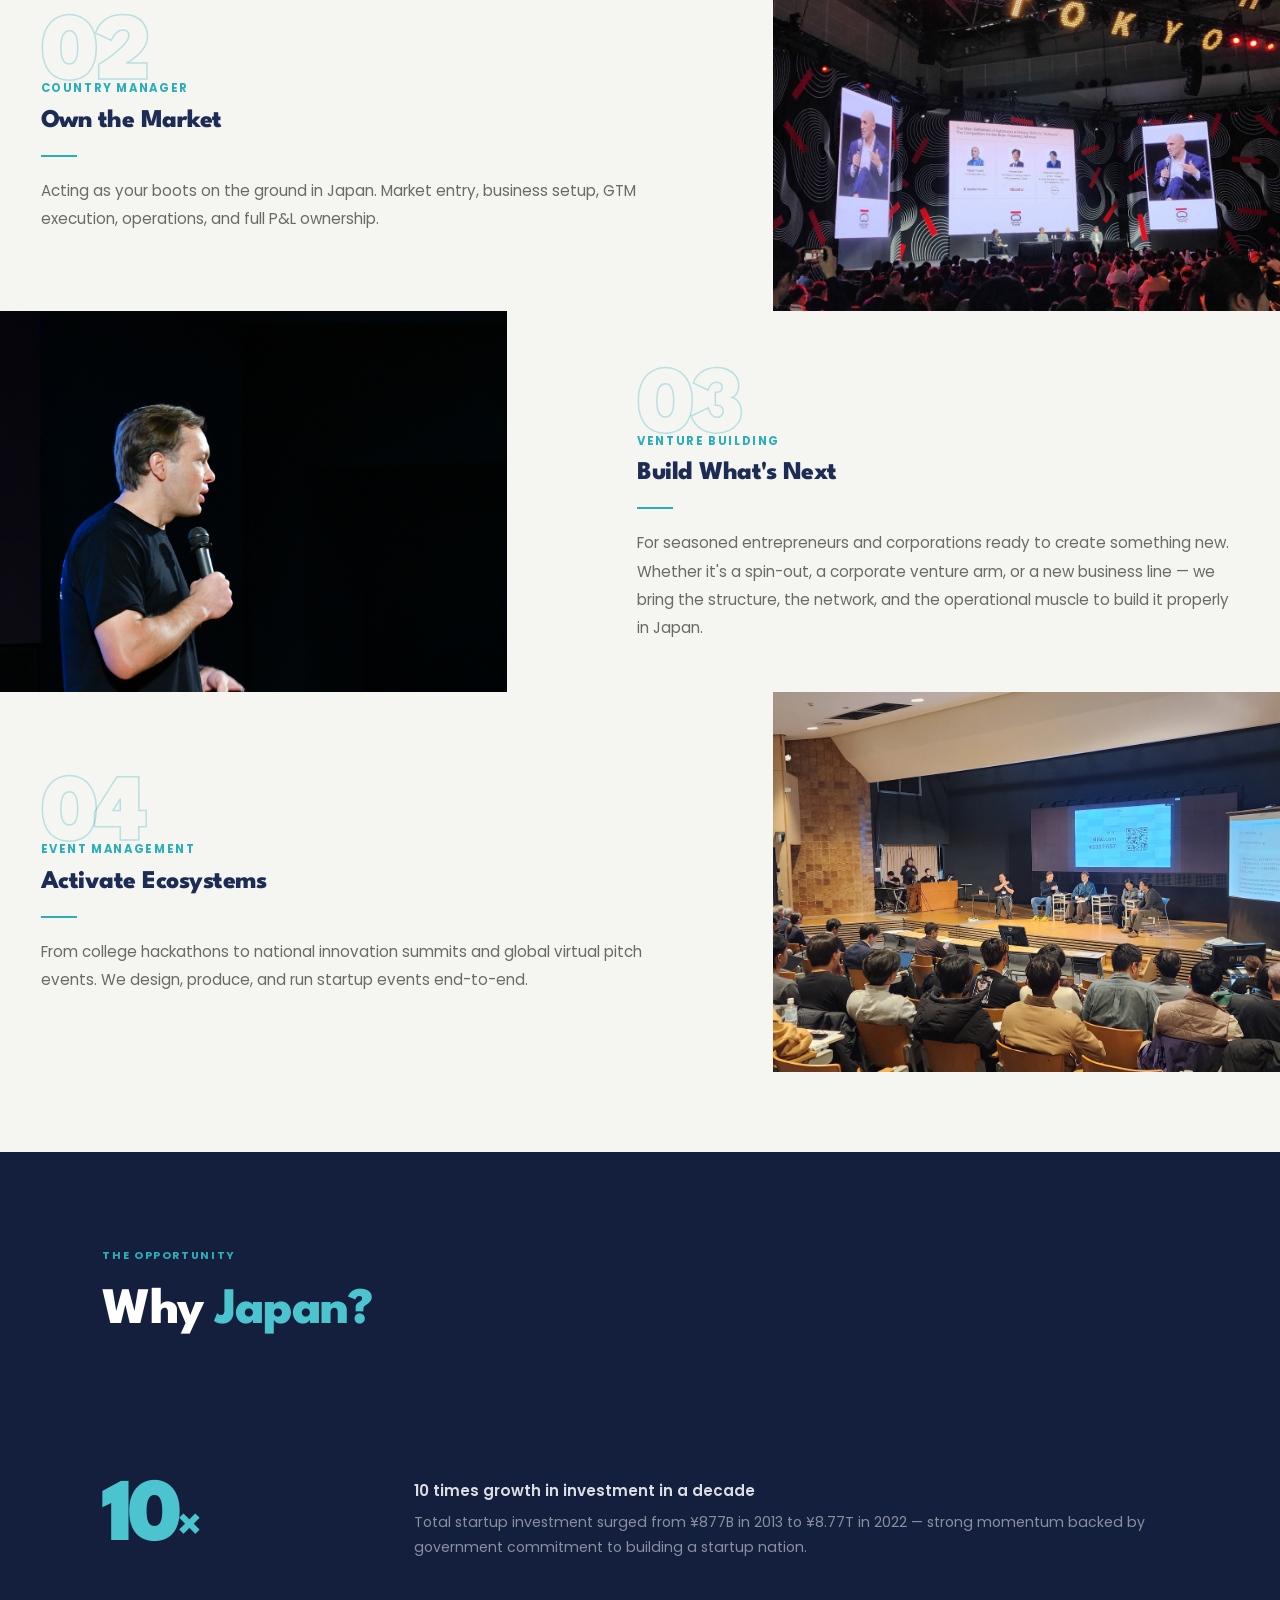
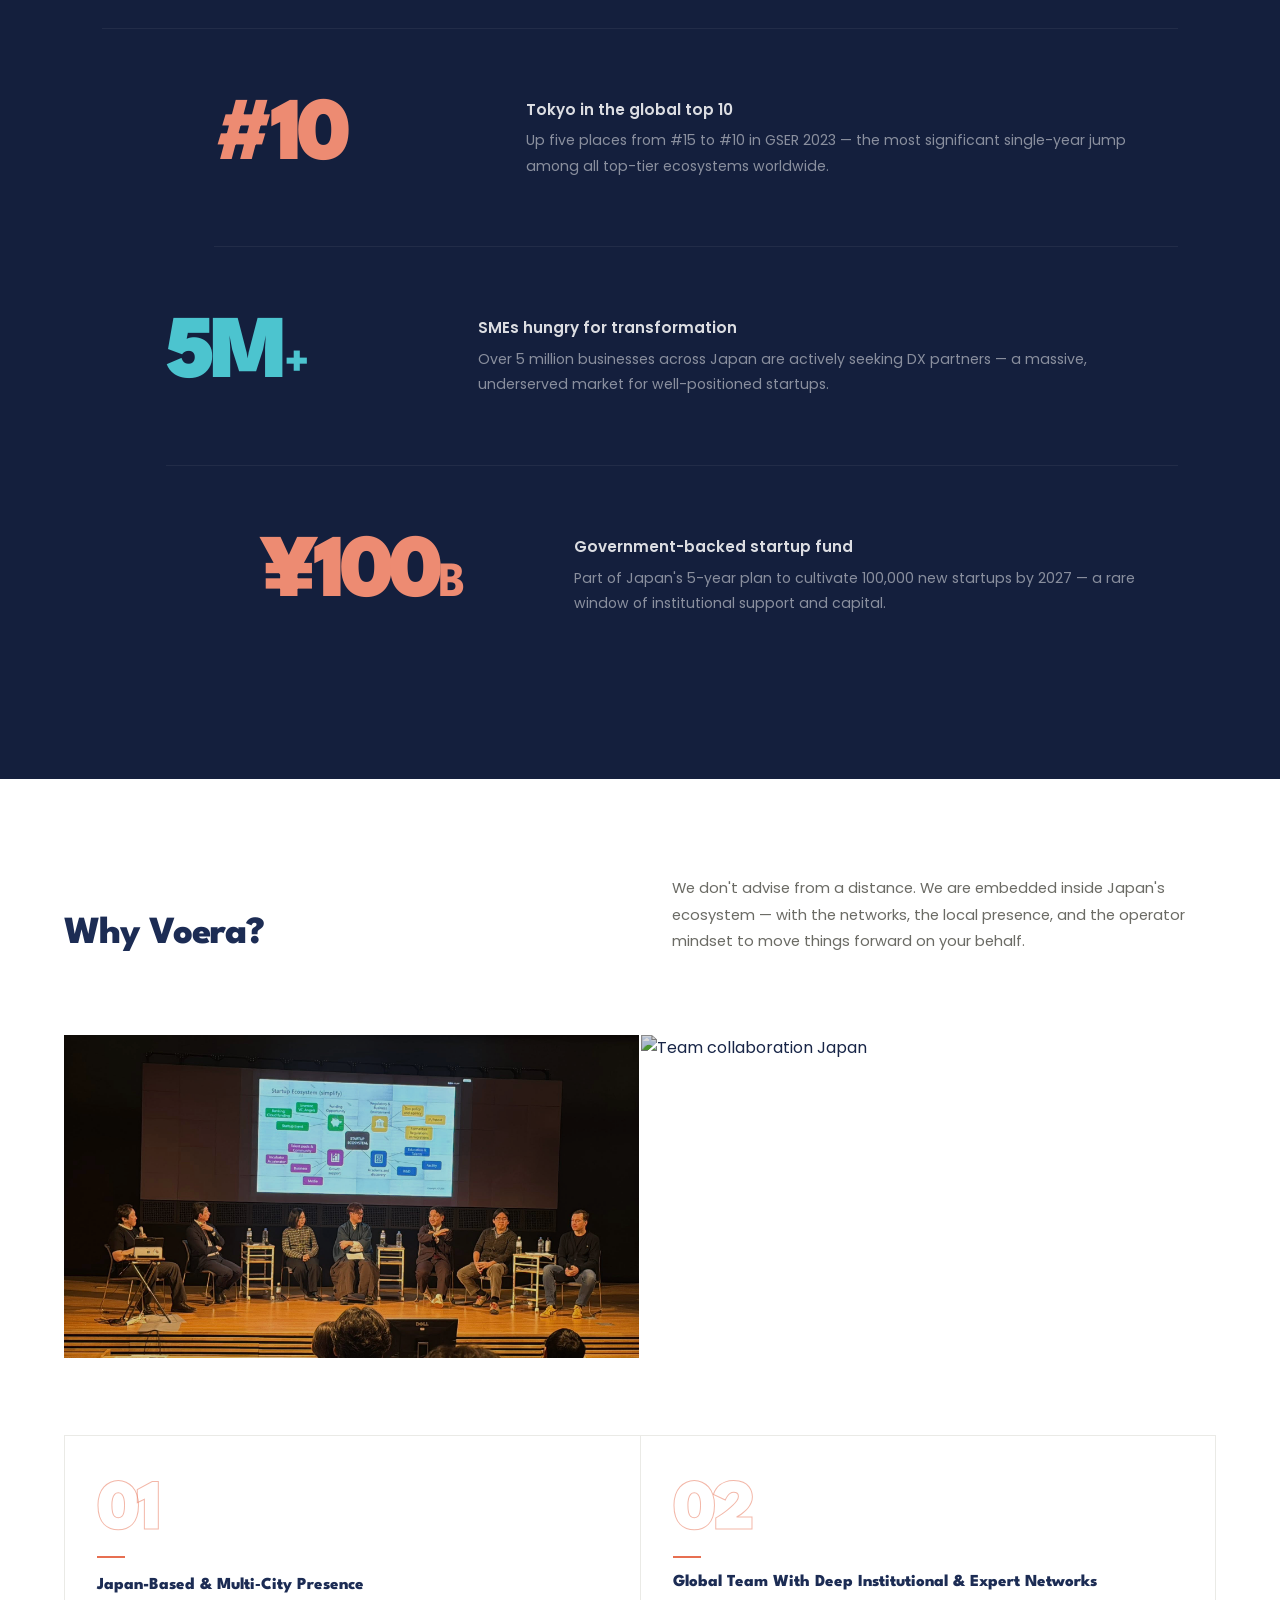
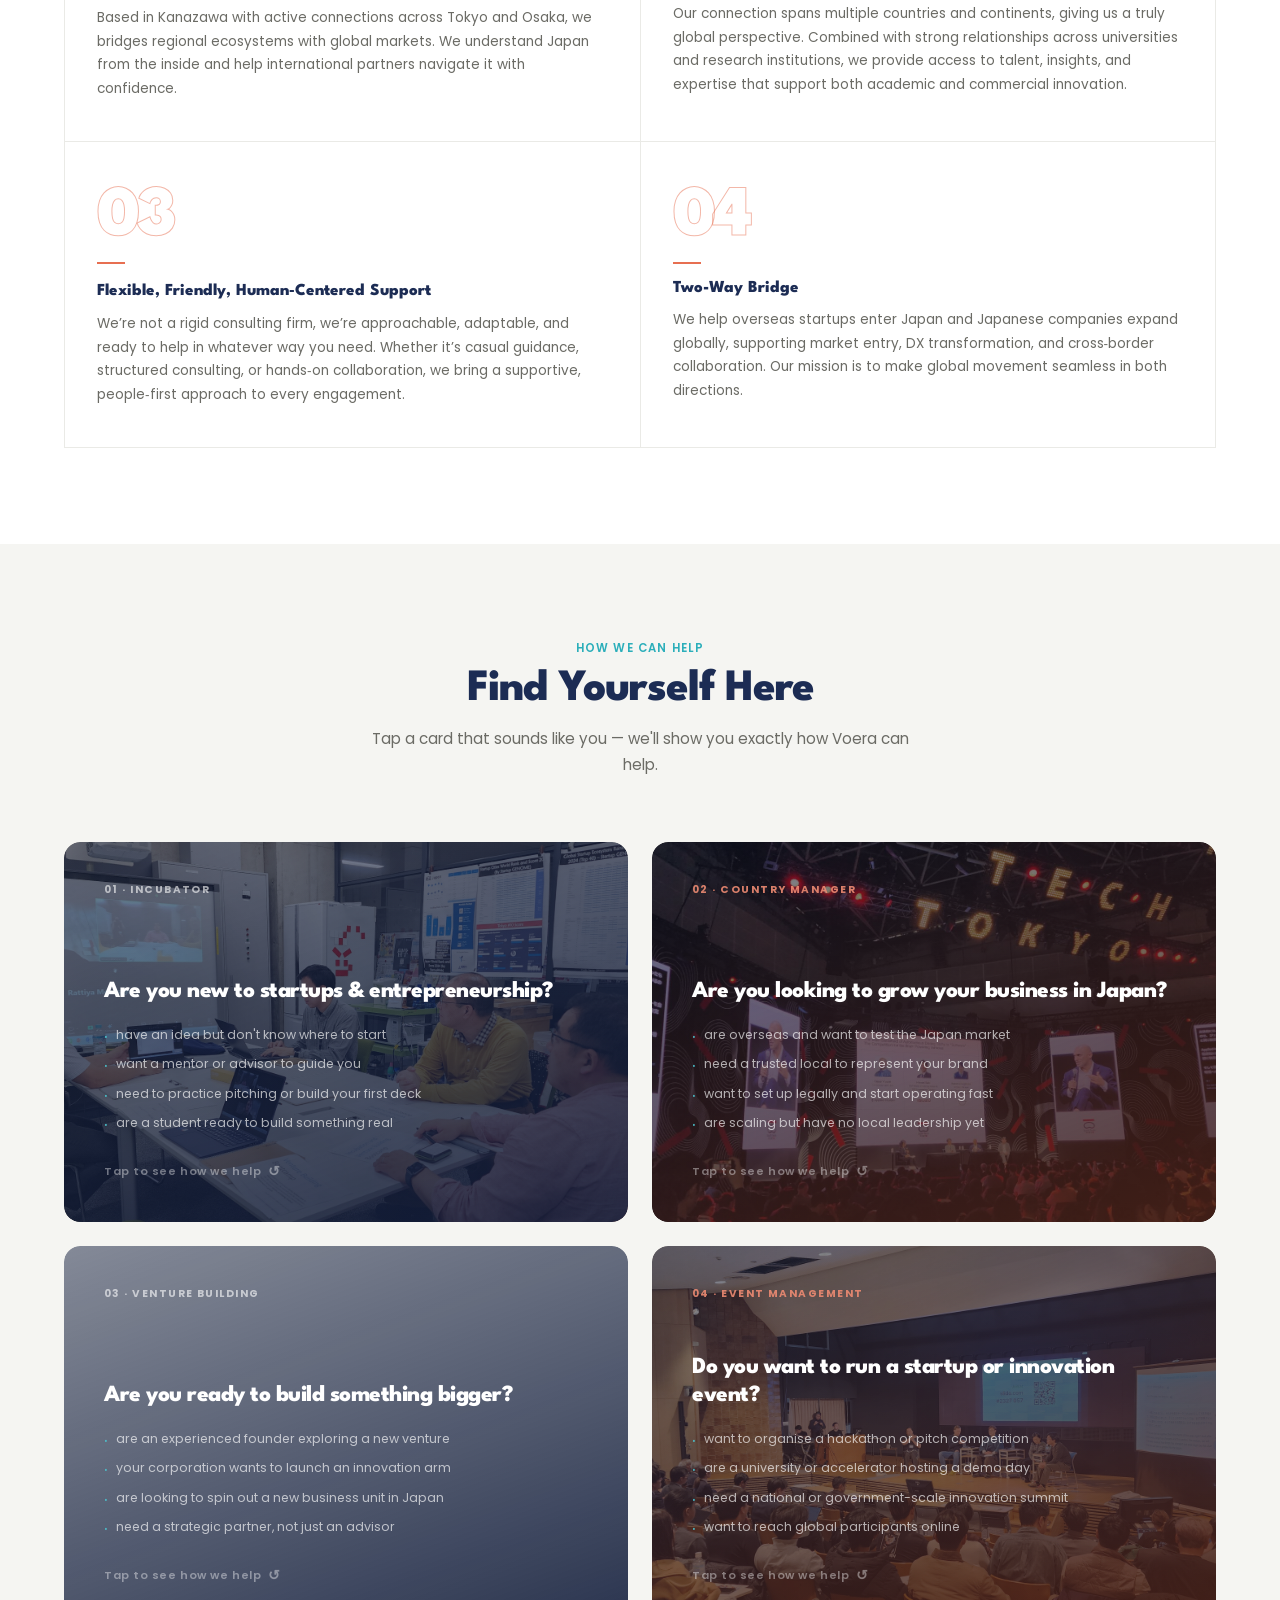
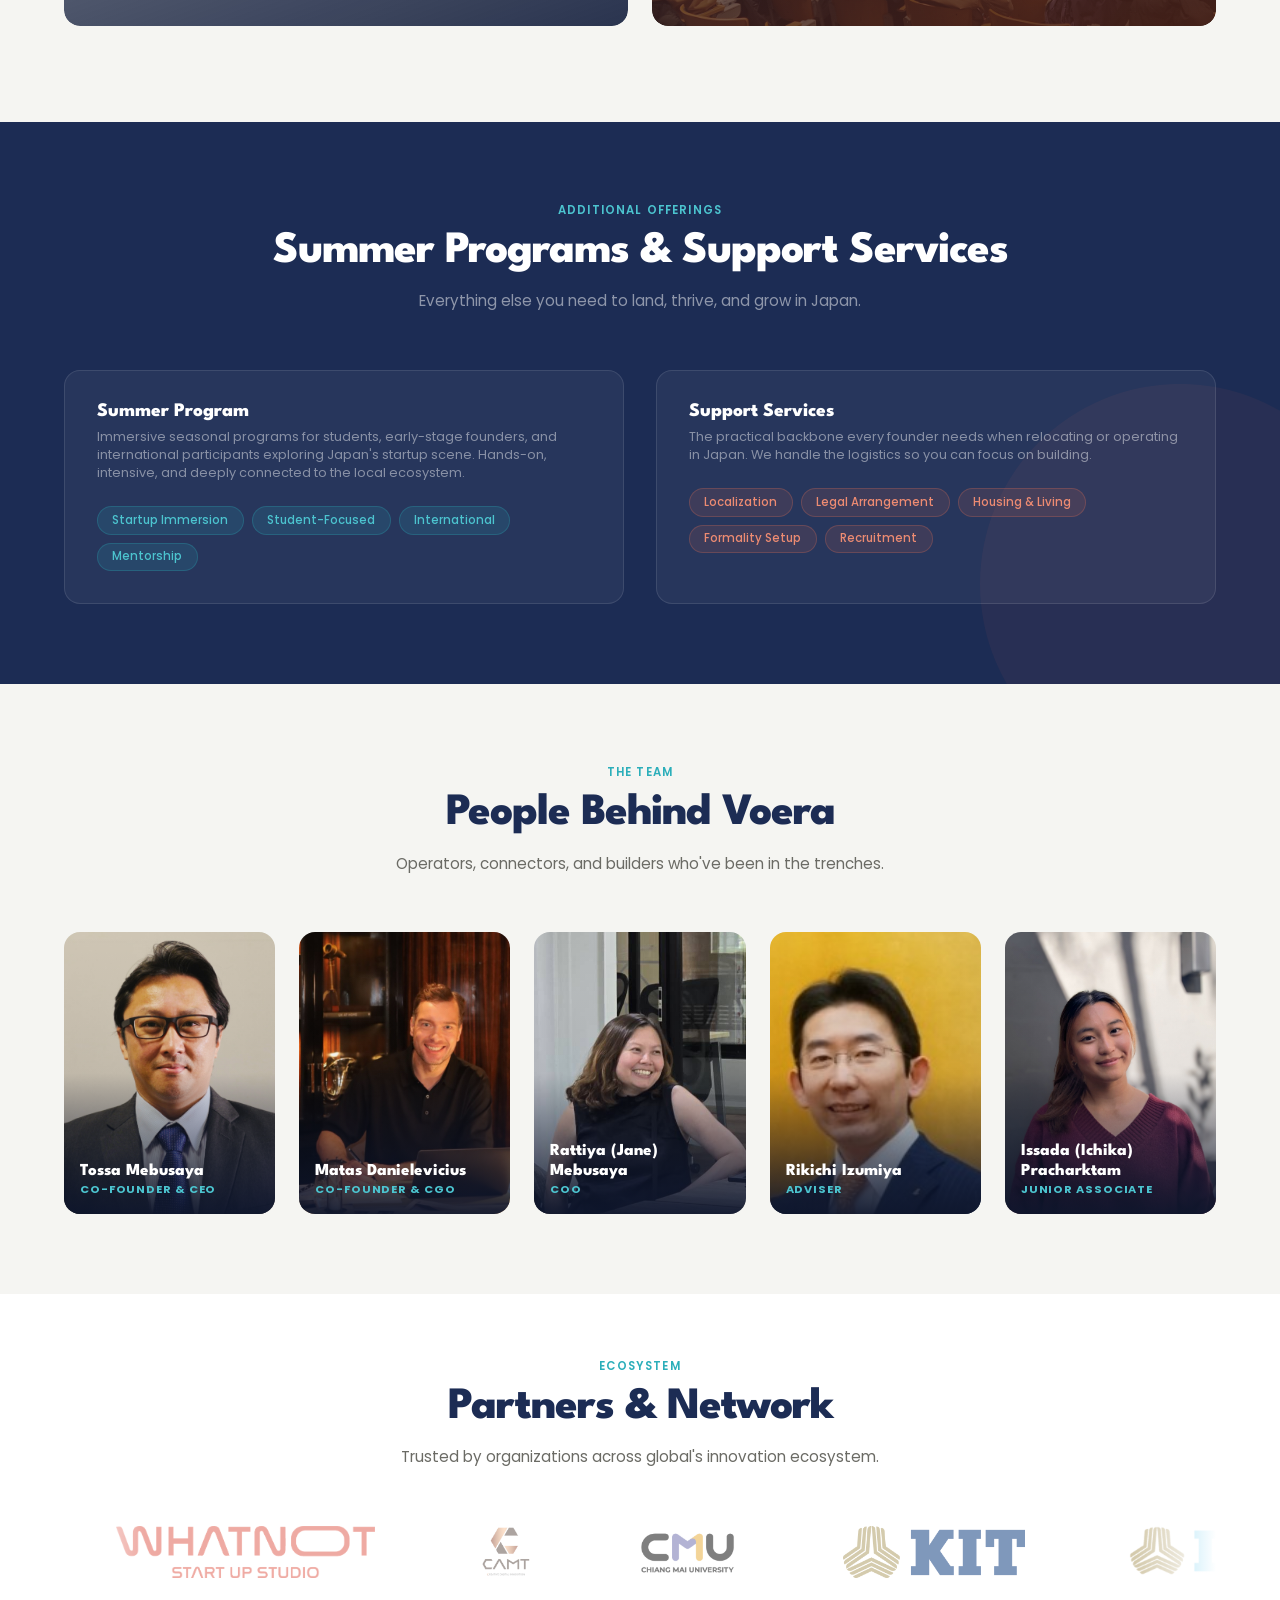
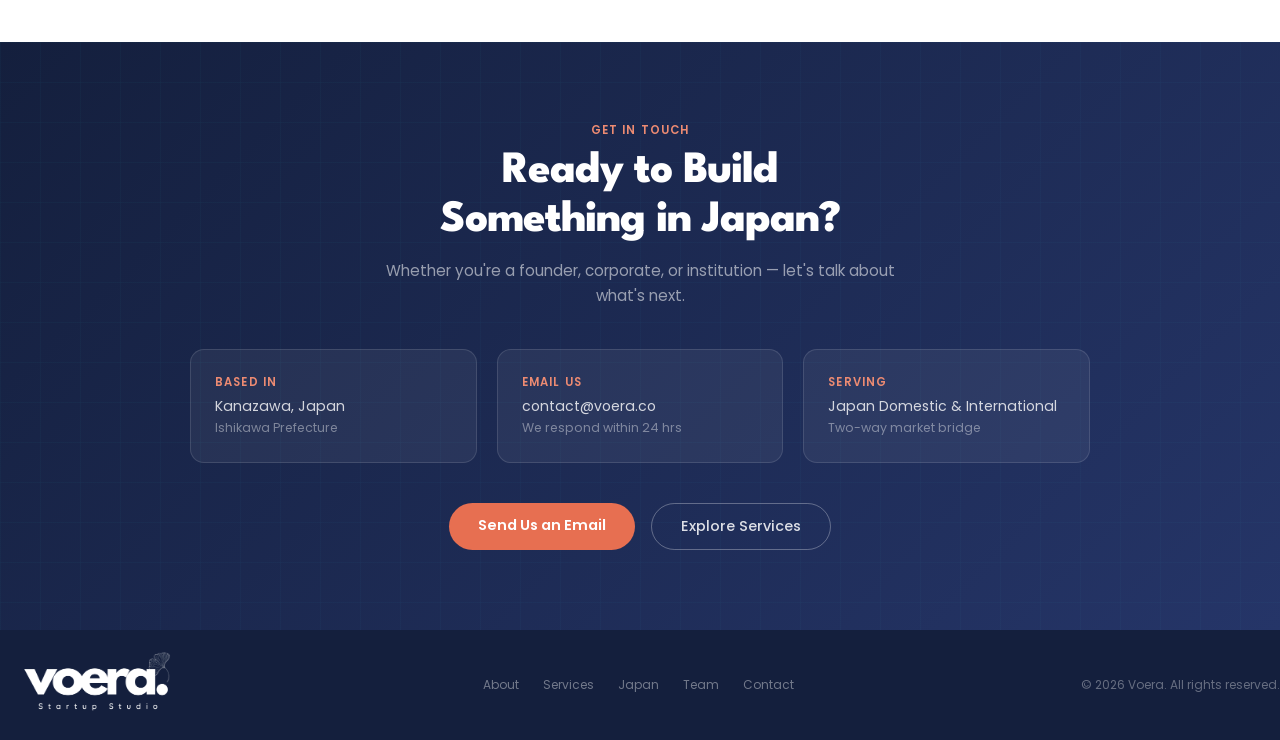
==== commit ca029bbe: "edit pics" ====
--- a/index.html
+++ b/index.html
@@ -15,8 +15,8 @@
     <img src="logo/white_no_bg.png" alt="Voera" height="95" style="display: block;" />
   </a>
   <ul class="nav-links" id="nav-links">
+    <li><a href="#about">About</a></li>
     <li><a href="#services">Services</a></li>
-    <li><a href="#japan">Japan</a></li>
     <li><a href="#team">Team</a></li>
     <li><a href="#partners">Partners</a></li>
     <li><a href="#contact">Contact</a></li>
@@ -85,20 +85,20 @@
           <div class="float-img-overlay"></div>
         </div>
         <div class="float-img float-img-1" data-parallax="0.05">
-          <img src="image/image1.jpg" alt="Startup team working1"/>
+          <img src="image/ict2.jpg" alt="Startup team working1"/>
           <div class="float-img-overlay"></div>
         </div>
         <div class="float-img float-img-2" data-parallax="0.20">
-          <img src="image/image2.jpg" alt="Startup team working2"/>
+          <img src="image/audience.jpg" alt="Startup team working2"/>
           <div class="float-img-overlay"></div>
         </div>
         <div class="float-img float-img-3" data-parallax="-0.10">
-          <img src="image/image3.jpg" alt="Startup team working3"/>
+          <img src="image/panel2.jpg" alt="Startup team working3"/>
           <div class="float-img-overlay"></div>
         </div>
         
         <div class="float-img float-img-4" data-parallax="-0.40">
-          <img src="image/image4.jpg" alt="Startup team working4"/>
+          <img src="image/sushitech2.jpg" alt="Startup team working4"/>
           <div class="float-img-overlay"></div>
         </div>
         <div class="float-img float-img-5" data-parallax="-0.15">
@@ -106,7 +106,7 @@
           <div class="float-img-overlay"></div>
         </div>
         <div class="float-img float-img-6" data-parallax="0.02">
-          <img src="image/image7.jpg" alt="Startup team working8"/>
+          <img src="image/speak2.jpg" alt="Startup team working8"/>
           <div class="float-img-overlay"></div>
         </div>
         
@@ -132,7 +132,7 @@
   <!-- 01 Incubator -->
   <div class="srow">
     <div class="srow-img">
-      <img src="https://images.unsplash.com/photo-1522071820081-009f0129c71c?w=800&q=80" alt="Incubator startup team"/>
+      <img src="image/image1.jpg" alt="Incubator startup team"/>
     </div>
     <div class="srow-text">
       <span class="srow-num">01</span>
@@ -146,7 +146,7 @@
    <!-- 02 Country Manager -->
   <div class="srow reverse">
     <div class="srow-img">
-      <img src="image/japanmarket.jpg" alt="Japan city market"/>
+      <img src="image/sushitech.jpg" alt="Tech Tokyo"/>
     </div>
     <div class="srow-text">
       <span class="srow-num">02</span>
@@ -159,7 +159,7 @@
   <!-- 03 Venture Building -->
   <div class="srow">
     <div class="srow-img">
-      <img src="https://images.unsplash.com/photo-1553484771-371a605b060b?w=800&q=80" alt="Corporate team"/>
+      <img src="image/speak.JPG" alt="pitching"/>
     </div>
     <div class="srow-text">
       <span class="srow-num">03</span>
@@ -173,7 +173,7 @@
   <!-- 04 Event Management -->
   <div class="srow reverse">
     <div class="srow-img">
-      <img src="https://images.unsplash.com/photo-1540575467063-178a50c2df87?w=800&q=80" alt="Startup event conference"/>
+      <img src="image/ict.jpg" alt="Startup competition"/>
     </div>
     <div class="srow-text">
       <span class="srow-num">04</span>
@@ -203,17 +203,17 @@
           <p class="japan-stat-desc"><strong>10 times growth in investment in a decade</strong>Total startup investment surged from ¥877B in 2013 to ¥8.77T in 2022 — strong momentum backed by government commitment to building a startup nation.</p>
         </div>
  
-        <div class="japan-stat" style="margin-left:0rem;">
+        <div class="japan-stat" style="margin-left:7rem;">
           <div class="japan-stat-num coral">#10</div>
           <p class="japan-stat-desc"><strong>Tokyo in the global top 10</strong>Up five places from #15 to #10 in GSER 2023 — the most significant single-year jump among all top-tier ecosystems worldwide.</p>
         </div>
  
-        <div class="japan-stat" style="margin-left:0rem;">
+        <div class="japan-stat" style="margin-left:4rem;">
           <div class="japan-stat-num">5M<span class="japan-stat-unit">+</span></div>
           <p class="japan-stat-desc"><strong>SMEs hungry for transformation</strong>Over 5 million businesses across Japan are actively seeking DX partners — a massive, underserved market for well-positioned startups.</p>
         </div>
  
-        <div class="japan-stat" style="margin-left:0rem;">
+        <div class="japan-stat" style="margin-left:10rem;">
           <div class="japan-stat-num coral">¥100<span class="japan-stat-unit">B</span></div>
           <p class="japan-stat-desc"><strong>Government-backed startup fund</strong>Part of Japan's 5-year plan to cultivate 100,000 new startups by 2027 — a rare window of institutional support and capital.</p>
         </div>
@@ -232,8 +232,8 @@
  
       <!-- Two images side by side -->
       <div class="japan-voera-img-row">
-        <img src="https://images.unsplash.com/photo-1497366216548-37526070297c?w=800&q=80" alt="Kanazawa Japan workspace"/>
-        <img src="https://images.unsplash.com/photo-1551434678-e076c223a692?w=800&q=80" alt="Team collaboration Japan"/>
+        <img src="image/panel.jpg" alt="Kanazawa Japan workspace"/>
+        <img src="image/speak2.jpg" alt="Team collaboration Japan"/>
       </div>
  
       <!-- 4 advantages grid -->
@@ -285,17 +285,17 @@
       <div class="flip-card" onclick="this.classList.toggle('flipped')">
         <div class="flip-card-inner">
           <div class="flip-front">
-            <div class="flip-front-bg" style="background-image:url('https://images.unsplash.com/photo-1522071820081-009f0129c71c?w=900&q=80');"></div>
+            <div class="flip-front-bg" style="background-image: url('image/image1.jpg');"></div>
             <div class="flip-front-overlay" style="background:linear-gradient(160deg,rgba(20,31,61,0.55) 0%,rgba(20,31,61,0.88) 100%);"></div>
             <div class="flip-front-content">
               <div class="flip-front-tag">01 · Incubator</div>
               <div>
-                <div class="flip-front-question">New to startups &amp; entrepreneurship?</div>
+                <div class="flip-front-question">Are you new to startups &amp; entrepreneurship?</div>
                 <div class="flip-front-scenarios">
-                  <span>You have an idea but don't know where to start</span>
-                  <span>You want a mentor or advisor to guide you</span>
-                  <span>You need to practice pitching or build your first deck</span>
-                  <span>You're a student ready to build something real</span>
+                  <span>have an idea but don't know where to start</span>
+                  <span>want a mentor or advisor to guide you</span>
+                  <span>need to practice pitching or build your first deck</span>
+                  <span>are a student ready to build something real</span>
                 </div>
                 <div class="flip-front-hint">Tap to see how we help</div>
               </div>
@@ -326,17 +326,17 @@
       <div class="flip-card" onclick="this.classList.toggle('flipped')">
         <div class="flip-card-inner">
           <div class="flip-front">
-            <div class="flip-front-bg" style="background-image:url('image/japanmarket.jpg');"></div>
+            <div class="flip-front-bg" style="background-image:url('image/sushitech.jpg');"></div>
             <div class="flip-front-overlay" style="background:linear-gradient(160deg,rgba(14,22,45,0.5) 0%,rgba(73, 34, 25, 0.88) 100%);"></div>
             <div class="flip-front-content">
               <div class="flip-front-tag" style="color:#ed8b72e6;">02 · Country Manager</div>
               <div>
-                <div class="flip-front-question">Looking to grow your business in Japan?</div>
+                <div class="flip-front-question">Are you looking to grow your business in Japan?</div>
                 <div class="flip-front-scenarios">
-                  <span>You're overseas and want to test the Japan market</span>
-                  <span>You need a trusted local to represent your brand</span>
-                  <span>You want to set up legally and start operating fast</span>
-                  <span>You're scaling but have no local leadership yet</span>
+                  <span>are overseas and want to test the Japan market</span>
+                  <span>need a trusted local to represent your brand</span>
+                  <span>want to set up legally and start operating fast</span>
+                  <span>are scaling but have no local leadership yet</span>
                 </div>
                 <div class="flip-front-hint">Tap to see how we help</div>
               </div>
@@ -367,17 +367,17 @@
       <div class="flip-card" onclick="this.classList.toggle('flipped')">
         <div class="flip-card-inner">
           <div class="flip-front">
-            <div class="flip-front-bg" style="background-image:url('https://images.unsplash.com/photo-1553484771-371a605b060b?w=900&q=80');"></div>
+            <div class="flip-front-bg" style="background-image:url('image/speak.jpg');"></div>
             <div class="flip-front-overlay" style="background:linear-gradient(160deg,rgba(20,31,61,0.5) 0%,rgba(20,31,61,0.9) 100%);"></div>
             <div class="flip-front-content">
               <div class="flip-front-tag">03 · Venture Building</div>
               <div>
-                <div class="flip-front-question">Ready to build something bigger?</div>
+                <div class="flip-front-question">Are you ready to build something bigger?</div>
                 <div class="flip-front-scenarios">
-                  <span>You're an experienced founder exploring a new venture</span>
-                  <span>Your corporation wants to launch an innovation arm</span>
-                  <span>You're looking to spin out a new business unit in Japan</span>
-                  <span>You need a strategic partner, not just an advisor</span>
+                  <span>are an experienced founder exploring a new venture</span>
+                  <span>your corporation wants to launch an innovation arm</span>
+                  <span>are looking to spin out a new business unit in Japan</span>
+                  <span>need a strategic partner, not just an advisor</span>
                 </div>
                 <div class="flip-front-hint">Tap to see how we help</div>
               </div>
@@ -408,17 +408,17 @@
       <div class="flip-card" onclick="this.classList.toggle('flipped')">
         <div class="flip-card-inner">
           <div class="flip-front">
-            <div class="flip-front-bg" style="background-image:url('https://images.unsplash.com/photo-1540575467063-178a50c2df87?w=900&q=80');"></div>
+            <div class="flip-front-bg" style="background-image:url('image/ict.jpg');"></div>
             <div class="flip-front-overlay" style="background:linear-gradient(160deg,rgba(20,31,61,0.5) 0%,rgba(73, 34, 25, 0.88) 100%);"></div>
             <div class="flip-front-content">
               <div class="flip-front-tag" style="color:rgba(237,139,114,0.9);">04 · Event Management</div>
               <div>
-                <div class="flip-front-question">Want to run a startup or innovation event?</div>
+                <div class="flip-front-question">Do you want to run a startup or innovation event?</div>
                 <div class="flip-front-scenarios">
-                  <span>You want to organise a hackathon or pitch competition</span>
-                  <span>You're a university or accelerator hosting a demo day</span>
-                  <span>You need a national or government-scale innovation summit</span>
-                  <span>You want to reach global participants online</span>
+                  <span>want to organise a hackathon or pitch competition</span>
+                  <span>are a university or accelerator hosting a demo day</span>
+                  <span>need a national or government-scale innovation summit</span>
+                  <span>want to reach global participants online</span>
                 </div>
                 <div class="flip-front-hint">Tap to see how we help</div>
               </div>
